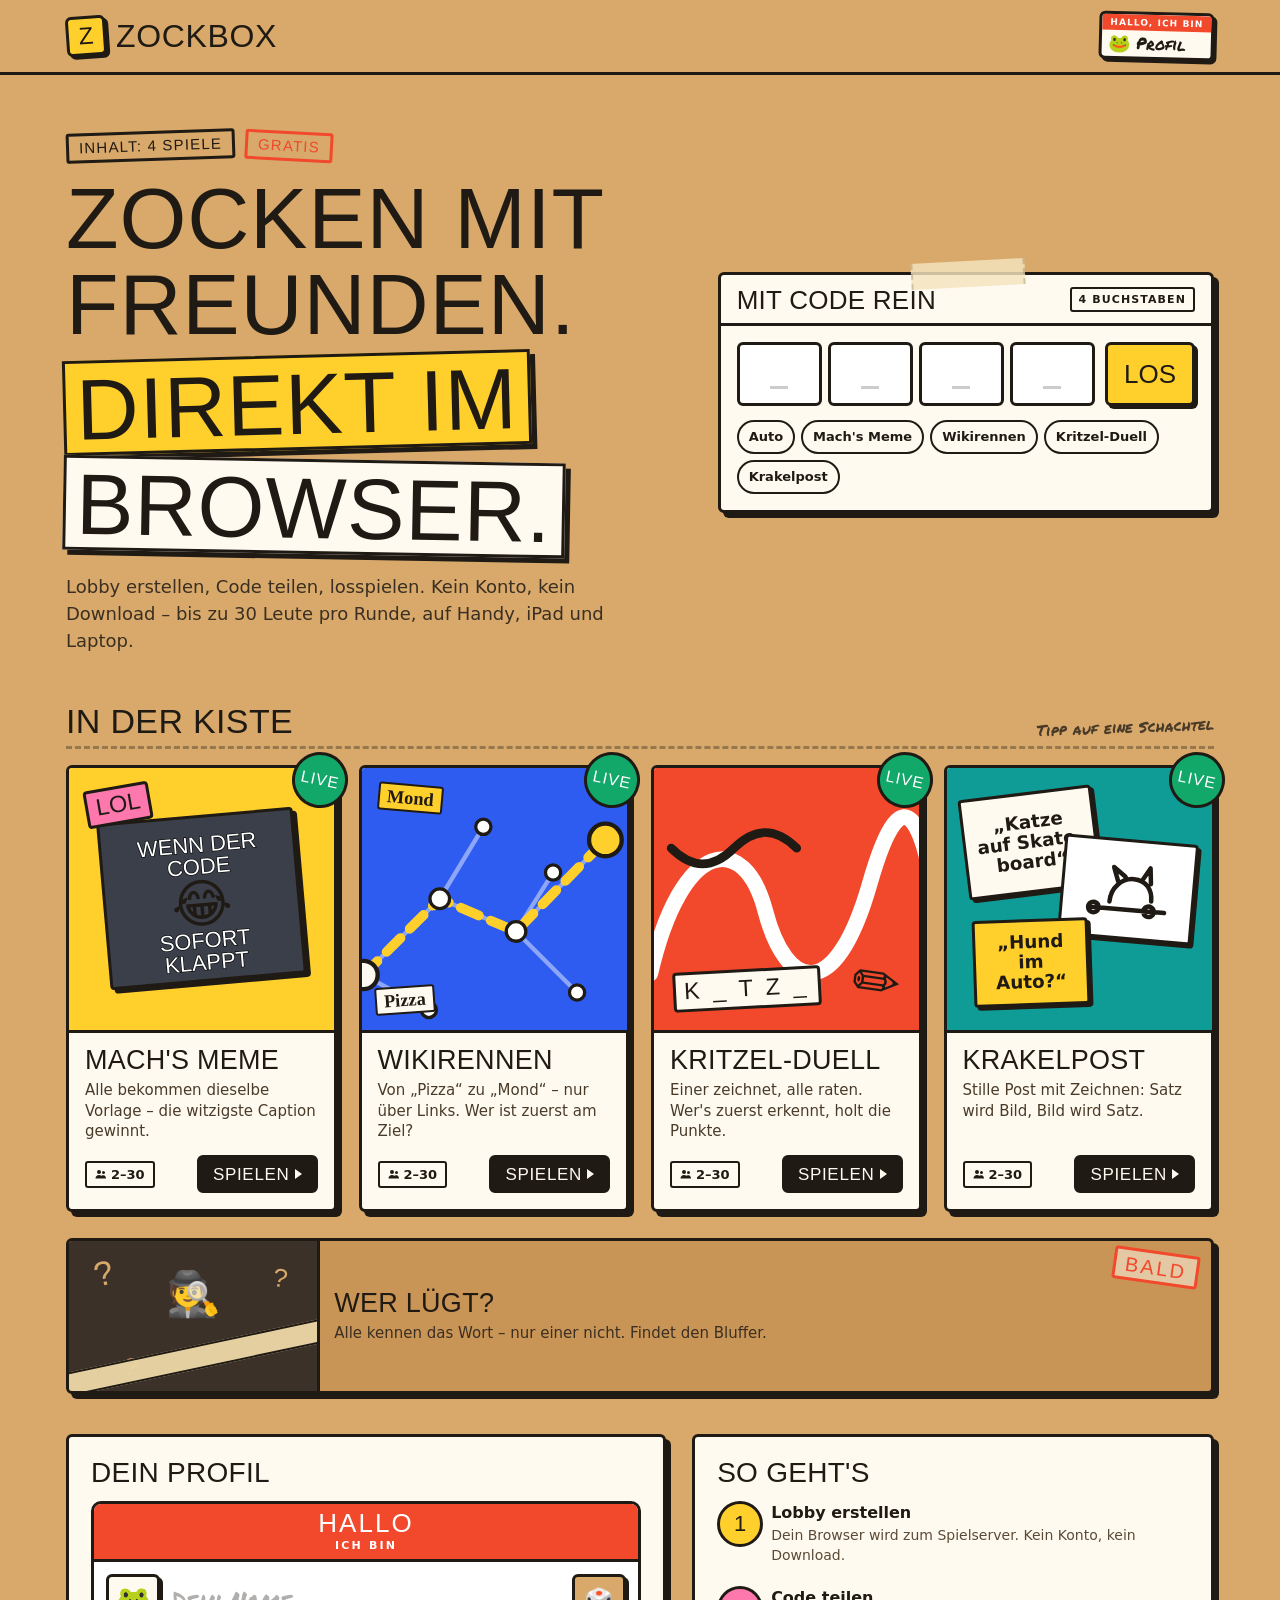
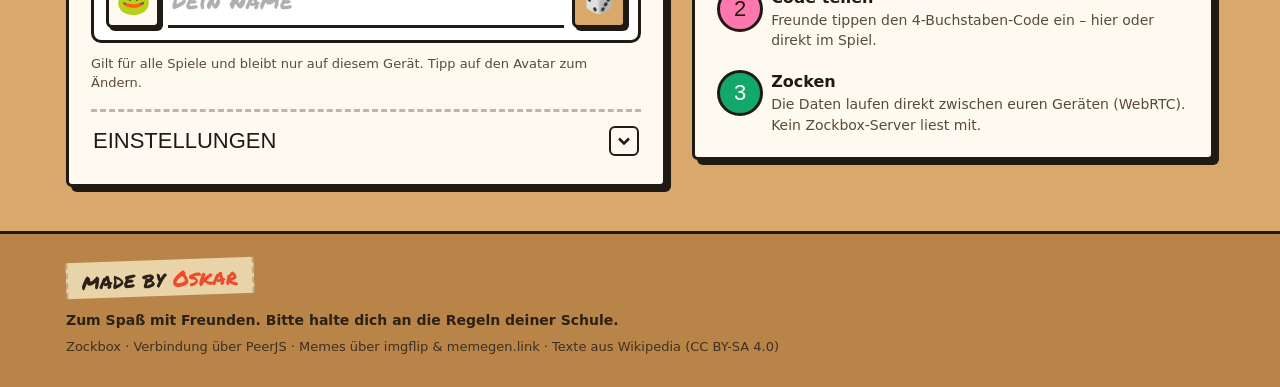
==== index.html @ 904a86ef "Merge pull request #4 from oskar26/redesign-v2 Neues Design und stabilere Spiele" ====
<!doctype html>
<html lang="de">
<head>
  <meta charset="utf-8">
  <meta name="viewport" content="width=device-width, initial-scale=1, viewport-fit=cover">
  <title>Zockbox – Gratis Browser-Spiele mit Freunden</title>
  <meta name="description" content="Zockbox: kostenlose Multiplayer-Spiele im Browser – ohne Anmeldung, ohne Download. Made by Oskar.">
  <meta name="theme-color" content="#d8a96a">
  <meta name="color-scheme" content="light">
  <meta name="apple-mobile-web-app-capable" content="yes">
  <meta name="mobile-web-app-capable" content="yes">
  <meta name="apple-mobile-web-app-status-bar-style" content="default">
  <meta name="apple-mobile-web-app-title" content="Zockbox">
  <meta property="og:title" content="Zockbox – Gratis Browser-Spiele mit Freunden">
  <meta property="og:description" content="Lobby erstellen, Code teilen, zocken. Läuft auf Handy, iPad und Laptop.">
  <meta property="og:image" content="assets/icon-512.png">
  <link rel="manifest" href="manifest.webmanifest">
  <link rel="icon" type="image/png" sizes="32x32" href="assets/favicon-32.png">
  <link rel="icon" type="image/png" sizes="192x192" href="assets/icon-192.png">
  <link rel="apple-touch-icon" href="assets/apple-touch-icon.png">
  <link rel="preload" href="shared/fonts/Anton-Regular.woff2" as="font" type="font/woff2" crossorigin>
  <link rel="preload" href="shared/fonts/Inter-Variable.woff2" as="font" type="font/woff2" crossorigin>
  <link rel="stylesheet" href="shared/zockbox.css">
  <script>
    // Flüster-Intro: nur einmal pro Tab, nicht bei "Intro aus", reduzierter Bewegung, Tarnmodus oder Einladungslink.
    (function () {
      var d = document.documentElement, skip = true;
      try {
        skip = localStorage.getItem('zb_intro') === 'off' || localStorage.getItem('zb_tarn_on') === '1' ||
          sessionStorage.getItem('zb_intro_seen') === '1' || /[?&]join=/.test(location.search) ||
          matchMedia('(prefers-reduced-motion: reduce)').matches;
        if (!skip) sessionStorage.setItem('zb_intro_seen', '1');
      } catch (e) {}
      d.classList.add(skip ? 'zb-no-intro' : 'zb-intro-on');
    })();
  </script>
</head>
<body class="zx">
  <!-- Flüster-Intro: die Kiste geht auf, „psst…“ kommt raus -->
  <div class="zb-intro" id="zbIntro" aria-hidden="true">
    <div class="zxi-stage">
      <p class="zxi-psst"><span>p</span><span>s</span><span>s</span><span>t</span><span>…</span></p>
      <div class="zxi-box">
        <span class="zxi-flap zxi-flap-l"></span>
        <span class="zxi-flap zxi-flap-r"></span>
        <div class="zxi-front">
          <span class="zxi-arrows">↑↑</span>
          <span class="zxi-word">ZOCKBOX</span>
        </div>
      </div>
      <p class="zxi-sub">die Zockbox ist offen</p>
    </div>
    <span class="zxi-skip">Tippen zum Überspringen</span>
  </div>

  <header class="zx-top">
    <div class="zx-wrap zx-top-in">
      <a class="zx-brand" href="./" aria-label="Zockbox Startseite">
        <span class="zx-logo" aria-hidden="true">Z</span>
        <span class="zx-brand-txt">Zockbox</span>
      </a>
      <a class="zx-tag" href="#profil" id="zbMe" aria-label="Dein Profil">
        <span class="zx-tag-hi">Hallo, ich bin</span>
        <span class="zx-tag-me"><span class="zx-tag-av" id="zbMeAv" aria-hidden="true">🐸</span><span class="zx-tag-name" id="zbMeName">Profil</span></span>
      </a>
    </div>
  </header>

  <main class="zx-wrap zx-main">
    <div id="installHint" class="zx-install hidden" role="note">
      <span class="zx-install-ic" aria-hidden="true">📲</span>
      <p>Tipp: In Safari auf <b>Teilen</b> und dann <b>„Zum Home-Bildschirm“</b> – dann startet die Zockbox wie eine App.</p>
      <button id="installClose" class="zx-x" type="button" aria-label="Hinweis schließen">✕</button>
    </div>

    <section class="zx-hero">
      <div class="zx-hero-text">
        <div class="zx-stamps">
          <span class="zx-stamp">Inhalt: 4 Spiele</span>
          <span class="zx-stamp zx-stamp-red">Gratis</span>
        </div>
        <h1 class="zx-h1">Zocken mit Freunden.<br><mark>Direkt im</mark> <mark>Browser.</mark></h1>
        <p class="zx-lead">Lobby erstellen, Code teilen, losspielen. Kein Konto, kein Download – bis zu 30 Leute pro Runde, auf Handy, iPad und Laptop.</p>
      </div>

      <section class="zx-label" id="beitreten" aria-labelledby="joinTitle">
        <div class="zx-label-head">
          <h2 id="joinTitle">Mit Code rein</h2>
          <span class="zx-label-meta">4 Buchstaben</span>
        </div>
        <form id="joinForm" class="zx-label-body" autocomplete="off" novalidate>
          <div class="zx-join-row">
            <label class="zx-tiles" for="joinCode">
              <input id="joinCode" class="zx-code" type="text" inputmode="text" maxlength="4" autocapitalize="characters" autocorrect="off" spellcheck="false" enterkeyhint="go" aria-label="Lobby-Code (4 Buchstaben)">
              <span class="zx-tile" aria-hidden="true"></span><span class="zx-tile" aria-hidden="true"></span><span class="zx-tile" aria-hidden="true"></span><span class="zx-tile" aria-hidden="true"></span>
            </label>
            <button id="joinGo" class="zx-go" type="submit">Los</button>
          </div>
          <div id="joinGame" class="zx-chips" role="group" aria-label="Spiel auswählen">
            <button type="button" class="zx-chip" data-game="auto" title="Spiel automatisch erkennen">Auto</button>
            <button type="button" class="zx-chip" data-game="machs-meme">Mach's Meme</button>
            <button type="button" class="zx-chip" data-game="wikirennen">Wikirennen</button>
            <button type="button" class="zx-chip" data-game="kritzel-duell">Kritzel-Duell</button>
            <button type="button" class="zx-chip" data-game="krakelpost">Krakelpost</button>
          </div>
          <p id="joinStatus" class="zx-status hidden" aria-live="polite"></p>
        </form>
      </section>
    </section>

    <div class="zx-sec">
      <h2>In der Kiste</h2>
      <span class="zx-sec-note">Tipp auf eine Schachtel</span>
    </div>

    <section class="zx-shelf" aria-label="Spiele">
      <a class="zx-box zx-c-meme" href="games/machs-meme/">
        <div class="zx-lid" aria-hidden="true">
          <div class="zx-meme">
            <span class="zx-meme-t">WENN DER CODE</span>
            <span class="zx-meme-f">😂</span>
            <span class="zx-meme-b">SOFORT KLAPPT</span>
          </div>
          <span class="zx-pop">LOL</span>
        </div>
        <div class="zx-box-body">
          <span class="zx-live">Live</span>
          <h3>Mach's Meme</h3>
          <p>Alle bekommen dieselbe Vorlage – die witzigste Caption gewinnt.</p>
          <div class="zx-box-foot"><span class="zx-players">2–30</span><span class="zx-play">Spielen</span></div>
        </div>
      </a>

      <a class="zx-box zx-c-wiki" href="games/wikirennen/">
        <div class="zx-lid" aria-hidden="true">
          <svg class="zx-wiki-net" viewBox="0 0 320 240" preserveAspectRatio="xMidYMid slice">
            <g class="l"><path d="M40 190 L110 120 L180 150 L262 66"/><path d="M110 120 L150 54"/><path d="M180 150 L236 206"/><path d="M40 190 L100 222"/><path d="M180 150 L214 96"/></g>
            <path class="r" d="M40 190 L110 120 L180 150 L262 66"/>
            <g class="n"><circle cx="150" cy="54" r="7"/><circle cx="236" cy="206" r="7"/><circle cx="100" cy="222" r="7"/><circle cx="214" cy="96" r="7"/><circle cx="110" cy="120" r="9"/><circle cx="180" cy="150" r="9"/></g>
            <circle class="s" cx="40" cy="190" r="13"/><circle class="g" cx="262" cy="66" r="15"/>
          </svg>
          <span class="zx-wiki-a">Pizza</span>
          <span class="zx-wiki-b">Mond</span>
        </div>
        <div class="zx-box-body">
          <span class="zx-live">Live</span>
          <h3>Wikirennen</h3>
          <p>Von „Pizza“ zu „Mond“ – nur über Links. Wer ist zuerst am Ziel?</p>
          <div class="zx-box-foot"><span class="zx-players">2–30</span><span class="zx-play">Spielen</span></div>
        </div>
      </a>

      <a class="zx-box zx-c-draw" href="games/kritzel-duell/">
        <div class="zx-lid" aria-hidden="true">
          <svg class="zx-scribble" viewBox="0 0 200 150" preserveAspectRatio="xMidYMid slice"><path d="M22 118 C40 40, 76 36, 88 82 S128 136, 148 66 S180 34, 188 92"/><path class="b" d="M34 46 q18 18 36 0 t36 0"/></svg>
          <span class="zx-word">K _ T Z _</span>
          <span class="zx-pen">✏️</span>
        </div>
        <div class="zx-box-body">
          <span class="zx-live">Live</span>
          <h3>Kritzel-Duell</h3>
          <p>Einer zeichnet, alle raten. Wer's zuerst erkennt, holt die Punkte.</p>
          <div class="zx-box-foot"><span class="zx-players">2–30</span><span class="zx-play">Spielen</span></div>
        </div>
      </a>

      <a class="zx-box zx-c-post" href="games/krakelpost/">
        <div class="zx-lid" aria-hidden="true">
          <div class="zx-chain">
            <span class="zx-card k1">„Katze auf Skate&shy;board“</span>
            <span class="zx-card k2"><svg viewBox="0 0 60 44"><path d="M8 34h44M14 34a3 3 0 1 0 0 .1M46 34a3 3 0 1 0 0 .1M20 30c0-8 6-14 13-14s11 5 11 12M24 18l-3-8 7 5M38 16l4-7 1 9"/></svg></span>
            <span class="zx-card k3">„Hund im Auto?“</span>
          </div>
        </div>
        <div class="zx-box-body">
          <span class="zx-live">Live</span>
          <h3>Krakelpost</h3>
          <p>Stille Post mit Zeichnen: Satz wird Bild, Bild wird Satz.</p>
          <div class="zx-box-foot"><span class="zx-players">2–30</span><span class="zx-play">Spielen</span></div>
        </div>
      </a>

      <div class="zx-box zx-box-soon zx-c-lie" aria-disabled="true">
        <div class="zx-lid" aria-hidden="true">
          <span class="zx-q q1">?</span><span class="zx-q q2">?</span><span class="zx-q q3">?</span>
          <span class="zx-spy">🕵️</span>
          <span class="zx-tape t1"></span><span class="zx-tape t2"></span>
        </div>
        <div class="zx-box-body">
          <h3>Wer lügt?</h3>
          <p>Alle kennen das Wort – nur einer nicht. Findet den Bluffer.</p>
        </div>
        <span class="zx-soon-stamp">Bald</span>
      </div>
    </section>

    <div class="zx-lower">
      <section class="zx-sheet zx-profile" id="profil" aria-labelledby="profTitle">
        <div class="zx-sheet-head">
          <h2 id="profTitle">Dein Profil</h2>
          <span id="phSaved" class="zx-saved" aria-live="polite">✓ gespeichert</span>
        </div>
        <div class="zx-nametag">
          <div class="zx-nametag-hi"><b>Hallo</b><span>ich bin</span></div>
          <div class="zx-prof-row">
            <button id="phAvatar" class="zx-avatar" type="button" aria-label="Avatar auswählen" aria-expanded="false" aria-controls="phAvatarGrid">🐸</button>
            <input id="phName" class="zx-input" type="text" maxlength="16" placeholder="Dein Name" autocomplete="nickname" enterkeyhint="done" aria-label="Dein Name">
            <button id="phDice" class="zx-dice" type="button" title="Zufälliger Name und Avatar" aria-label="Zufälliger Name und Avatar">🎲</button>
          </div>
        </div>
        <div id="phAvatarGrid" class="zx-avatar-grid hidden" role="group" aria-label="Avatare"></div>
        <p class="zx-note">Gilt für alle Spiele und bleibt nur auf diesem Gerät. Tipp auf den Avatar zum Ändern.</p>

        <details class="zx-settings" id="einstellungen">
          <summary><span>Einstellungen</span><svg viewBox="0 0 24 24" aria-hidden="true"><path d="M6 9l6 6 6-6"/></svg></summary>
          <div class="zx-set-body">
            <div class="zx-set-row">
              <div class="zx-set-txt"><b>Intro beim Öffnen</b><span>Das kurze „psst…“ beim Start der Startseite.</span></div>
              <button type="button" class="zx-switch" role="switch" id="zbIntroOn" aria-checked="true" aria-label="Intro beim Öffnen"><i></i></button>
            </div>
            <div id="zbTarnSettings" class="zx-tarn-set"></div>
          </div>
        </details>
      </section>

      <section class="zx-sheet zx-how" aria-labelledby="howTitle">
        <div class="zx-sheet-head"><h2 id="howTitle">So geht's</h2></div>
        <ol class="zx-steps">
          <li><b>Lobby erstellen</b><span>Dein Browser wird zum Spielserver. Kein Konto, kein Download.</span></li>
          <li><b>Code teilen</b><span>Freunde tippen den 4-Buchstaben-Code ein – hier oder direkt im Spiel.</span></li>
          <li><b>Zocken</b><span>Die Daten laufen direkt zwischen euren Geräten (WebRTC). Kein Zockbox-Server liest mit.</span></li>
        </ol>
      </section>
    </div>
  </main>

  <footer class="zx-foot">
    <div class="zx-wrap">
      <div class="zx-sig">made by <b>Oskar</b></div>
      <p class="zx-foot-note">Zum Spaß mit Freunden. Bitte halte dich an die Regeln deiner Schule.</p>
      <p class="zx-foot-small">Zockbox · Verbindung über PeerJS · Memes über imgflip &amp; memegen.link · Texte aus Wikipedia (CC BY-SA 4.0)</p>
    </div>
  </footer>

  <script type="module" src="shared/tarnung.js"></script>
  <script type="module" src="shared/hub.js"></script>
</body>
</html>
---- shared/zockbox.css ----
/* =========================================================================
   Zockbox – gemeinsames Stylesheet. made by Oskar

   TEIL A  Spiel-Basis (Legacy): Variablen und zb-*-Bausteine, die Spiele
           mitbenutzen (zurzeit games/kritzel-duell). Bitte hier nichts
           umbenennen oder löschen, sonst ändert sich das Spiel.
   TEIL B  Startseite „Kiste“ (index.html, 404.html): alles unter body.zx
           mit eigenen zx-*-Klassen. Wirkt nicht in den Spielen.
   ========================================================================= */

/* ===================== TEIL A · Spiel-Basis (Legacy) ===================== */
@font-face { font-family: 'Unbounded'; src: url('fonts/Unbounded-Variable.woff2') format('woff2'); font-weight: 200 900; font-display: swap; }
@font-face { font-family: 'Inter'; src: url('fonts/Inter-Variable.woff2') format('woff2'); font-weight: 100 900; font-display: swap; }
@font-face { font-family: 'Anton'; src: url('fonts/Anton-Regular.woff2') format('woff2'); font-display: swap; }

:root {
  --bg: #0a0b12;
  --bg2: #11131d;
  --card: #151826;
  --card2: #1b1f30;
  --line: rgba(255, 255, 255, .08);
  --line2: rgba(255, 255, 255, .14);
  --text: #f2f3f8;
  --muted: #9aa0b8;
  --violet: #7c5cff;
  --pink: #ff4fd8;
  --lime: #c6ff3d;
  --cyan: #3de0ff;
  --red: #ff5a6e;
  --radius: 20px;
  --font-display: 'Unbounded', system-ui, -apple-system, sans-serif;
  --font-body: 'Inter', system-ui, -apple-system, 'Segoe UI', sans-serif;
  --font-meme: 'Anton', Impact, 'Arial Narrow Bold', sans-serif;
  --pad: max(16px, env(safe-area-inset-left));
}

* { box-sizing: border-box; }
html { -webkit-text-size-adjust: 100%; scroll-behavior: smooth; }
body {
  margin: 0; min-height: 100vh; min-height: 100dvh;
  background: var(--bg); color: var(--text);
  font: 16px/1.5 var(--font-body);
  -webkit-font-smoothing: antialiased;
  -webkit-tap-highlight-color: transparent;
  overflow-x: hidden;
}
a { color: inherit; text-decoration: none; }
button, input { font: inherit; color: inherit; }
button { cursor: pointer; }
h1, h2, h3 { font-family: var(--font-display); margin: 0; letter-spacing: -.01em; }
.hidden { display: none !important; }
:focus-visible { outline: 2px solid var(--lime); outline-offset: 3px; }

.zb-bg {
  position: fixed; inset: 0; z-index: -1; pointer-events: none;
  background:
    radial-gradient(60% 40% at 15% 0%, rgba(124, 92, 255, .28), transparent 70%),
    radial-gradient(45% 35% at 95% 10%, rgba(255, 79, 216, .16), transparent 70%),
    radial-gradient(50% 40% at 50% 100%, rgba(61, 224, 255, .08), transparent 70%),
    var(--bg);
}

.zb-wrap { width: 100%; max-width: 1180px; margin: 0 auto; padding-left: var(--pad); padding-right: max(16px, env(safe-area-inset-right)); }

.zb-grad { background: linear-gradient(90deg, var(--violet), var(--pink) 60%, #ff9a5c); -webkit-background-clip: text; background-clip: text; color: transparent; }
.zb-panel {
  background: linear-gradient(180deg, var(--card2), var(--card));
  border: 1px solid var(--line2); border-radius: var(--radius);
  padding: 18px; box-shadow: 0 20px 50px rgba(0, 0, 0, .35);
}
.zb-panel-head { display: flex; align-items: baseline; justify-content: space-between; gap: 10px; margin-bottom: 14px; }
.zb-panel-head h2 { font-size: 17px; font-weight: 700; }
.zb-hint { color: var(--muted); font-size: 13px; font-weight: 500; }
.zb-join-row { display: flex; gap: 10px; }
.zb-code {
  flex: 1; min-width: 0; height: 60px; padding: 0 16px;
  border-radius: 14px; border: 1px solid var(--line2); background: #0c0e17;
  font: 800 28px/1 var(--font-display); letter-spacing: .32em; text-transform: uppercase; text-align: center;
  caret-color: var(--lime); transition: border-color .2s, box-shadow .2s;
}
.zb-code::placeholder { color: rgba(255, 255, 255, .16); }
.zb-code:focus { outline: none; border-color: var(--violet); box-shadow: 0 0 0 4px rgba(124, 92, 255, .25); }

.zb-btn {
  display: inline-flex; align-items: center; justify-content: center; gap: 8px;
  height: 48px; padding: 0 20px; border-radius: 14px; border: 1px solid transparent;
  font-weight: 750; font-size: 16px; transition: transform .15s, box-shadow .2s, background .2s, opacity .2s;
}
.zb-btn:active { transform: scale(.97); }
.zb-btn:disabled, .zb-btn[aria-busy="true"] { opacity: .6; cursor: progress; }
.zb-btn-primary { height: 60px; min-width: 84px; background: var(--lime); color: #0b0d06; box-shadow: 0 8px 24px rgba(198, 255, 61, .25); font-family: var(--font-display); font-weight: 800; }
.zb-btn-primary:hover { box-shadow: 0 10px 30px rgba(198, 255, 61, .4); }
.zb-btn-ghost { background: var(--card2); border-color: var(--line2); }
.zb-btn-ghost:hover { border-color: rgba(255, 255, 255, .3); }
.zb-input {
  flex: 1; min-width: 0; height: 56px; padding: 0 16px; border-radius: 14px;
  border: 1px solid var(--line2); background: #0c0e17; font-size: 17px; font-weight: 600;
}
.zb-input:focus { outline: none; border-color: var(--violet); box-shadow: 0 0 0 4px rgba(124, 92, 255, .25); }
.zb-input::placeholder { color: #5c6178; }
.zb-dice { flex: none; width: 56px; height: 56px; padding: 0; font-size: 24px; }
.zb-foot { margin-top: 30px; padding: 26px 0 calc(28px + env(safe-area-inset-bottom)); border-top: 1px solid var(--line); color: var(--muted); font-size: 13px; }
.zb-foot p { margin: 6px 0 0; }
.zb-sig { font: 600 15px/1.2 var(--font-display); color: var(--text); }
.zb-sig b { background: linear-gradient(90deg, var(--violet), var(--pink)); -webkit-background-clip: text; background-clip: text; color: transparent; font-weight: 800; }

/* ---------- Toast ---------- */
.toast {
  position: fixed; left: 50%; bottom: calc(20px + env(safe-area-inset-bottom)); transform: translateX(-50%); z-index: 50;
  padding: 12px 18px; border-radius: 14px; background: #fff; color: #111; font-weight: 700; box-shadow: 0 12px 30px rgba(0, 0, 0, .4);
  animation: zbToast .25s ease-out;
}
@keyframes zbToast { from { opacity: 0; transform: translate(-50%, 10px); } }
@media (min-width: 760px) { .zb-panel { padding: 22px; } }
@media (prefers-reduced-motion: reduce) {
  *, *::before, *::after { animation: none !important; transition: none !important; }
}

/* ===================== TEIL B · Startseite „Kiste“ ===================== */
/* Idee: Die Zockbox ist ein echter Umzugskarton. Kraftpapier-Hintergrund,
   Paketband, Stempel, Aufkleber. Jedes Spiel ist eine bunte Schachtel mit
   schwarzer Kontur und hartem Schatten. Keine Verläufe, kein Blur, kein Glas. */
@font-face { font-family: 'Marker'; src: url('../assets/fonts/PermanentMarker-Regular.woff2') format('woff2'); font-display: swap; }

body.zx {
  --ink: #1f1a14;
  --kraft: #d8a96a;
  --kraft-2: #c99556;
  --kraft-3: #b98447;
  --paper: #fffaf0;
  --tape: rgba(244, 228, 190, .82);
  --red: #f2482b;
  --yellow: #ffd02b;
  --blue: #2f5cf0;
  --green: #12a86a;
  --pink: #ff78ad;
  --teal: #0f9c97;
  --zx-shadow: 5px 5px 0 var(--ink);
  --zx-shadow-sm: 3px 3px 0 var(--ink);
  --zx-r: 6px;
  --zx-stamp: 'Anton', Impact, 'Arial Narrow Bold', sans-serif;
  --zx-hand: 'Marker', 'Comic Sans MS', cursive;
  background: var(--kraft);
  color: var(--ink);
  font: 16px/1.5 var(--font-body);
  -webkit-font-smoothing: antialiased;
}
.zx h1, .zx h2, .zx h3 { font-family: var(--zx-stamp); font-weight: 400; letter-spacing: .01em; margin: 0; }
.zx :focus-visible { outline: 3px solid var(--ink); outline-offset: 3px; }
.zx ::selection { background: var(--yellow); color: var(--ink); }
.zx-wrap { width: 100%; max-width: 1180px; margin: 0 auto; padding-left: max(16px, env(safe-area-inset-left)); padding-right: max(16px, env(safe-area-inset-right)); }

/* ---------- Kopf: Paketband-Leiste ---------- */
.zx-top {
  position: sticky; top: 0; z-index: 20;
  padding-top: env(safe-area-inset-top);
  background: var(--kraft); border-bottom: 3px solid var(--ink);
}
.zx-top-in { display: flex; align-items: center; justify-content: space-between; gap: 12px; height: 64px; }
.zx-brand { display: flex; align-items: center; gap: 10px; min-width: 0; }
.zx-logo {
  flex: none; width: 40px; height: 40px; display: grid; place-items: center;
  background: var(--yellow); border: 3px solid var(--ink); border-radius: var(--zx-r); box-shadow: var(--zx-shadow-sm);
  font: 400 24px/1 var(--zx-stamp); transform: rotate(-4deg);
}
.zx-brand-txt { font: 400 28px/1 var(--zx-stamp); text-transform: uppercase; letter-spacing: .02em; }

/* Namensschild „Hallo, ich bin“ */
.zx-tag {
  display: flex; flex-direction: column; min-width: 0; max-width: 52%;
  background: var(--paper); border: 3px solid var(--ink); border-radius: var(--zx-r); box-shadow: var(--zx-shadow-sm);
  overflow: hidden; transform: rotate(1.5deg); transition: transform .15s;
}
.zx-tag:active { transform: rotate(1.5deg) translate(2px, 2px); box-shadow: 1px 1px 0 var(--ink); }
.zx-tag-hi { background: var(--red); color: #fff; font: 800 9px/1 var(--font-body); text-transform: uppercase; letter-spacing: .12em; padding: 4px 8px 3px; text-align: center; white-space: nowrap; }
.zx-tag-me { display: flex; align-items: center; gap: 6px; padding: 3px 10px 4px 6px; min-width: 0; }
.zx-tag-av { font-size: 18px; line-height: 1; flex: none; }
.zx-tag-name { font: 400 16px/1.2 var(--zx-hand); white-space: nowrap; overflow: hidden; text-overflow: ellipsis; }

/* ---------- Install-Hinweis ---------- */
.zx-install {
  margin-top: 16px; display: flex; align-items: center; gap: 12px; padding: 10px 10px 10px 14px;
  background: var(--paper); border: 3px solid var(--ink); border-radius: var(--zx-r); box-shadow: var(--zx-shadow-sm);
}
.zx-install p { margin: 0; flex: 1; font-size: 14px; }
.zx-install-ic { font-size: 22px; }
.zx-x { flex: none; width: 36px; height: 36px; border: 2px solid var(--ink); border-radius: var(--zx-r); background: var(--kraft); font-weight: 900; }

/* ---------- Hero ---------- */
.zx-hero { display: grid; gap: 26px; padding: 26px 0 6px; }
.zx-stamps { display: flex; flex-wrap: wrap; gap: 10px; margin-bottom: 14px; }
.zx-stamp {
  display: inline-block; padding: 4px 10px 3px; border: 3px solid var(--ink); border-radius: 3px;
  font: 400 15px/1.1 var(--zx-stamp); text-transform: uppercase; letter-spacing: .08em; transform: rotate(-2deg);
}
.zx-stamp-red { color: var(--red); border-color: var(--red); transform: rotate(3deg); }
.zx-h1 { font-size: clamp(46px, 13.6vw, 86px); line-height: 1; text-transform: uppercase; }
.zx-h1 mark {
  display: inline-block; margin: .1em 0 0 -.04em; padding: .04em .12em 0; line-height: 1;
  background: var(--yellow); color: var(--ink); border: 3px solid var(--ink); box-shadow: .06em .06em 0 var(--ink);
  transform: rotate(-1.5deg);
}
.zx-h1 mark + mark { transform: rotate(1deg); background: var(--paper); }
.zx-lead { margin: 18px 0 0; font-size: 16px; max-width: 32em; color: #3a2f22; font-weight: 500; }

/* ---------- Frachtzettel: Mit Code rein ---------- */
.zx-label {
  position: relative; background: var(--paper); border: 3px solid var(--ink); border-radius: var(--zx-r);
  box-shadow: var(--zx-shadow); scroll-margin-top: 90px;
}
.zx-label::before { /* Klebeband-Streifen oben */
  content: ''; position: absolute; top: -14px; left: 50%; width: 110px; height: 26px; margin-left: -55px;
  background: var(--tape); border-left: 2px dashed rgba(31, 26, 20, .18); border-right: 2px dashed rgba(31, 26, 20, .18);
  transform: rotate(-3deg);
}
.zx-label-head { display: flex; align-items: center; justify-content: space-between; gap: 10px; padding: 12px 16px 10px; border-bottom: 3px solid var(--ink); }
.zx-label-head h2 { font-size: 26px; text-transform: uppercase; line-height: 1; }
.zx-label-meta { font: 700 11px/1 var(--font-body); text-transform: uppercase; letter-spacing: .1em; padding: 5px 7px; border: 2px solid var(--ink); border-radius: 3px; white-space: nowrap; }
.zx-label-body { padding: 16px; }
.zx-join-row { display: flex; gap: 10px; align-items: stretch; }
.zx-tiles { position: relative; flex: 1; min-width: 0; display: grid; grid-template-columns: repeat(4, minmax(0, 1fr)); gap: 6px; cursor: text; }
.zx-code {
  position: absolute; inset: 0; width: 100%; height: 100%; z-index: 2; opacity: 0;
  border: 0; padding: 0; margin: 0; font-size: 16px; background: transparent; color: transparent; caret-color: transparent;
}
.zx-tile {
  height: 64px; display: grid; place-items: center; background: #fff; border: 3px solid var(--ink); border-radius: var(--zx-r);
  font: 400 34px/1 var(--zx-stamp); text-transform: uppercase; position: relative;
}
.zx-tile:empty::after { content: ''; width: 18px; height: 3px; background: rgba(31, 26, 20, .22); position: absolute; bottom: 14px; left: 50%; margin-left: -9px; }
.zx-tiles.focus .zx-tile.cur { background: #fff6cc; }
.zx-tiles.focus .zx-tile.cur:empty::after { background: var(--ink); animation: zxBlink 1s steps(1) infinite; }
@keyframes zxBlink { 50% { opacity: 0; } }
.zx-go {
  flex: none; min-width: 78px; height: 64px; padding: 0 16px;
  background: var(--yellow); border: 3px solid var(--ink); border-radius: var(--zx-r); box-shadow: var(--zx-shadow-sm);
  font: 400 26px/1 var(--zx-stamp); text-transform: uppercase; color: var(--ink);
  transition: transform .08s, box-shadow .08s;
}
.zx-go:active { transform: translate(3px, 3px); box-shadow: 0 0 0 var(--ink); }
.zx-go[aria-busy="true"] { font-size: 17px; background: #fff; cursor: progress; }

.zx-chips { display: flex; flex-wrap: wrap; gap: 6px; margin-top: 14px; }
.zx-chip {
  display: inline-flex; align-items: center; gap: 6px; padding: 6px 10px; min-height: 34px;
  border: 2px solid var(--ink); border-radius: 999px; background: transparent; color: var(--ink);
  font: 700 13px/1 var(--font-body);
}
.zx-chip:hover { background: rgba(31, 26, 20, .06); }
.zx-chip[aria-pressed="true"], .zx-chip[aria-checked="true"] { background: var(--ink); color: var(--paper); }
.zx-chip img { width: 16px; height: 16px; flex: none; background: #fff; border-radius: 3px; }
.zx-chip-dash { border-style: dashed; }
.zx-status { margin: 12px 0 0; padding: 9px 12px; border: 2px solid var(--ink); border-radius: var(--zx-r); font-size: 14px; font-weight: 600; background: #fff; }
.zx-status[data-kind="err"] { background: #ffe1da; border-color: var(--red); color: #8a1f0b; }
.zx-status[data-kind="ok"] { background: #d9f5e6; border-color: var(--green); color: #0a5c3a; }
.zx-status[data-kind="wait"] { background: #fff6cc; }

/* ---------- Abschnitts-Titel ---------- */
.zx-sec { display: flex; align-items: baseline; justify-content: space-between; gap: 12px; margin: 40px 0 16px; padding-bottom: 8px; border-bottom: 3px dashed rgba(31, 26, 20, .35); }
.zx-sec h2 { font-size: 34px; line-height: 1; text-transform: uppercase; }
.zx-sec-note { font: 400 15px/1.2 var(--zx-hand); color: #4a3b29; transform: rotate(-2deg); }

/* ---------- Regal mit Spiele-Schachteln ---------- */
.zx-shelf { display: grid; grid-template-columns: repeat(2, minmax(0, 1fr)); gap: 18px 14px; }
.zx-box {
  position: relative; display: flex; flex-direction: column; min-width: 0;
  background: var(--paper); border: 3px solid var(--ink); border-radius: var(--zx-r); box-shadow: var(--zx-shadow);
  transition: transform .12s, box-shadow .12s; -webkit-tap-highlight-color: transparent;
}
a.zx-box:active { transform: translate(4px, 4px); box-shadow: 1px 1px 0 var(--ink); }
@media (hover: hover) {
  a.zx-box:hover { transform: translate(-3px, -3px); box-shadow: 8px 8px 0 var(--ink); }
  a.zx-box:hover .zx-play { background: var(--yellow); }
}
.zx-lid {
  position: relative; aspect-ratio: 1 / 1; overflow: hidden; border-bottom: 3px solid var(--ink);
  border-radius: calc(var(--zx-r) - 3px) calc(var(--zx-r) - 3px) 0 0; container-type: size;
}
.zx-box-body { display: flex; flex-direction: column; gap: 4px; padding: 10px 10px 10px; flex: 1; }
.zx-box h3 { font-size: 23px; line-height: 1.05; text-transform: uppercase; }
.zx-box p { margin: 0; font-size: 13px; line-height: 1.35; color: #4a3b29; flex: 1; }
.zx-box-foot { display: flex; align-items: center; justify-content: space-between; gap: 6px; margin-top: 8px; }
.zx-players {
  display: inline-flex; align-items: center; gap: 4px; padding: 3px 6px; border: 2px solid var(--ink); border-radius: 3px;
  font: 800 12px/1 var(--font-body); white-space: nowrap;
}
.zx-players::before { content: ''; width: 12px; height: 12px; flex: none; background: currentColor;
  -webkit-mask: url("data:image/svg+xml,%3Csvg xmlns='http://www.w3.org/2000/svg' viewBox='0 0 24 24'%3E%3Ccircle cx='8' cy='8' r='4'/%3E%3Ccircle cx='17' cy='9' r='3'/%3E%3Cpath d='M1 21c0-4 3-7 7-7s7 3 7 7zM14 21c0-2-.6-4-1.8-5.4 1.4-.9 3-1.3 4.8-1 3 .5 5 3 5 6.4z'/%3E%3C/svg%3E") center / contain no-repeat;
          mask: url("data:image/svg+xml,%3Csvg xmlns='http://www.w3.org/2000/svg' viewBox='0 0 24 24'%3E%3Ccircle cx='8' cy='8' r='4'/%3E%3Ccircle cx='17' cy='9' r='3'/%3E%3Cpath d='M1 21c0-4 3-7 7-7s7 3 7 7zM14 21c0-2-.6-4-1.8-5.4 1.4-.9 3-1.3 4.8-1 3 .5 5 3 5 6.4z'/%3E%3C/svg%3E") center / contain no-repeat; }
.zx-play {
  display: inline-flex; align-items: center; gap: 5px; height: 32px; padding: 0 10px;
  background: var(--ink); color: var(--paper); border: 2px solid var(--ink); border-radius: var(--zx-r);
  font: 400 15px/1 var(--zx-stamp); text-transform: uppercase; letter-spacing: .04em; transition: background .12s, color .12s;
}
.zx-play::after { content: ''; width: 0; height: 0; border-left: 7px solid currentColor; border-top: 5px solid transparent; border-bottom: 5px solid transparent; }
a.zx-box:hover .zx-play { color: var(--ink); }
.zx-live {
  position: absolute; top: -14px; right: -12px; z-index: 3; width: 46px; height: 46px; display: grid; place-items: center;
  background: var(--green); color: #fff; border: 3px solid var(--ink); border-radius: 50%;
  font: 400 14px/1 var(--zx-stamp); text-transform: uppercase; letter-spacing: .06em; transform: rotate(12deg);
}

/* Cover: Mach's Meme */
.zx-c-meme .zx-lid { background: var(--yellow); display: grid; place-items: center; }
.zx-meme {
  height: 64%; aspect-ratio: 4 / 3.4; background: #3b3f4a; border: 3px solid var(--ink); border-radius: 4px; transform: rotate(-5deg);
  display: flex; flex-direction: column; align-items: center; justify-content: space-between; padding: 6% 3%; box-shadow: 4px 4px 0 var(--ink);
}
.zx-meme-t, .zx-meme-b { font: 400 clamp(11px, 8.4cqmin, 34px)/1 var(--zx-stamp); color: #fff; text-align: center; -webkit-text-stroke: 1.2px #000; paint-order: stroke fill; }
.zx-meme-f { font-size: clamp(26px, 20cqmin, 80px); line-height: 1; }
.zx-pop { position: absolute; left: 6%; top: 7%; padding: 4px 8px; background: var(--pink); border: 3px solid var(--ink); border-radius: 4px; font: 400 clamp(12px, 9cqmin, 30px)/1 var(--zx-stamp); transform: rotate(-10deg); }

/* Cover: Wikirennen */
.zx-c-wiki .zx-lid { background: var(--blue); }
.zx-wiki-net { position: absolute; inset: 0; width: 100%; height: 100%; }
.zx-wiki-net .l path { stroke: rgba(255, 255, 255, .45); stroke-width: 4; fill: none; }
.zx-wiki-net .r { stroke: var(--yellow); stroke-width: 9; fill: none; stroke-linecap: round; stroke-linejoin: round; stroke-dasharray: 18 12; animation: zxDash 1.4s linear infinite; }
@keyframes zxDash { to { stroke-dashoffset: -60; } }
.zx-wiki-net .n circle { fill: #fff; stroke: var(--ink); stroke-width: 3; }
.zx-wiki-net .s { fill: var(--paper); stroke: var(--ink); stroke-width: 4; }
.zx-wiki-net .g { fill: var(--yellow); stroke: var(--ink); stroke-width: 4; }
.zx-wiki-a, .zx-wiki-b { position: absolute; padding: 3px 7px; background: var(--paper); border: 2px solid var(--ink); border-radius: 3px; font: 700 clamp(10px, 7cqmin, 20px)/1 Georgia, 'Times New Roman', serif; }
.zx-wiki-a { left: 5%; bottom: 6%; transform: rotate(-4deg); }
.zx-wiki-b { left: 6%; top: 6%; background: var(--yellow); transform: rotate(5deg); }

/* Cover: Kritzel-Duell */
.zx-c-draw .zx-lid { background: var(--red); }
.zx-scribble { position: absolute; inset: 0; width: 100%; height: 100%; }
.zx-scribble path { fill: none; stroke: #fff; stroke-width: 9; stroke-linecap: round; }
.zx-scribble path.b { stroke: var(--ink); stroke-width: 5; }
.zx-word { position: absolute; left: 7%; bottom: 8%; padding: 5px 8px; background: var(--paper); border: 3px solid var(--ink); border-radius: 4px; font: 400 clamp(12px, 9cqmin, 28px)/1 var(--zx-stamp); letter-spacing: .14em; transform: rotate(-3deg); }
.zx-pen { position: absolute; right: 7%; bottom: 7%; font-size: clamp(26px, 22cqmin, 70px); line-height: 1; transform: rotate(8deg); }

/* Cover: Krakelpost */
.zx-c-post .zx-lid { background: var(--teal); display: grid; place-items: center; }
.zx-chain { position: relative; height: 82%; aspect-ratio: 1.08; }
.zx-card {
  position: absolute; width: 58%; aspect-ratio: 4 / 3; display: grid; place-items: center; text-align: center; padding: 4%;
  background: var(--paper); border: 3px solid var(--ink); border-radius: 4px; box-shadow: 3px 3px 0 var(--ink);
  font: 700 clamp(9px, 7cqmin, 19px)/1.1 var(--font-body); hyphens: manual;
}
.zx-card.k1 { left: 0; top: 0; transform: rotate(-7deg); }
.zx-card.k2 { right: 0; top: 22%; transform: rotate(5deg); background: #fff; }
.zx-card.k3 { left: 4%; bottom: 0; width: 50%; transform: rotate(-2deg); background: var(--yellow); }
.zx-card svg { width: 100%; height: 100%; }
.zx-card svg path { fill: none; stroke: var(--ink); stroke-width: 2.6; stroke-linecap: round; stroke-linejoin: round; }

/* Bald: zugeklebte Schachtel */
.zx-box-soon { grid-column: 1 / -1; flex-direction: row; background: var(--kraft-2); }
.zx-box-soon .zx-lid { width: 36%; aspect-ratio: auto; min-height: 120px; flex: none; border-bottom: 0; border-right: 3px solid var(--ink); border-radius: calc(var(--zx-r) - 3px) 0 0 calc(var(--zx-r) - 3px); }
.zx-box-soon .zx-box-body { justify-content: center; padding: 12px 14px; }
.zx-box-soon p { color: #3a2f22; flex: none; }
.zx-c-lie .zx-lid { background: #3b3128; display: grid; place-items: center; }
.zx-spy { font-size: 44px; line-height: 1; position: relative; z-index: 1; margin-top: -18%; }
.zx-q { position: absolute; font: 400 34px/1 var(--zx-stamp); color: var(--kraft); }
.zx-q.q1 { left: 10%; top: 10%; transform: rotate(-14deg); }
.zx-q.q2 { right: 12%; top: 16%; transform: rotate(10deg); font-size: 26px; }
.zx-q.q3 { left: 22%; bottom: 8%; transform: rotate(8deg); font-size: 24px; }
.zx-tape { position: absolute; z-index: 2; left: -15%; right: -15%; height: 24px; background: #ecd6a6; border-top: 2px solid var(--ink); border-bottom: 2px solid var(--ink); opacity: .96; }
.zx-tape.t1 { top: 70%; transform: rotate(-12deg); }
.zx-tape.t2 { display: none; }
.zx-soon-stamp {
  position: absolute; right: 12px; top: 10px; padding: 3px 9px 2px; border: 3px solid var(--red); color: var(--red); border-radius: 3px;
  font: 400 20px/1.1 var(--zx-stamp); text-transform: uppercase; letter-spacing: .12em; transform: rotate(8deg); background: rgba(255, 250, 240, .5);
}

/* ---------- Profil & Anleitung ---------- */
.zx-lower { display: grid; gap: 22px; margin-top: 40px; }
.zx-sheet { background: var(--paper); border: 3px solid var(--ink); border-radius: var(--zx-r); box-shadow: var(--zx-shadow); padding: 16px; scroll-margin-top: 84px; min-width: 0; }
.zx-sheet-head { display: flex; align-items: center; justify-content: space-between; gap: 10px; margin-bottom: 14px; }
.zx-sheet-head h2 { font-size: 28px; line-height: 1; text-transform: uppercase; }
.zx-saved { font: 800 13px/1 var(--font-body); color: var(--green); opacity: 0; transition: opacity .2s; }
.zx-saved.on { opacity: 1; }
.zx-nametag { border: 3px solid var(--ink); border-radius: 10px; overflow: hidden; background: #fff; }
.zx-nametag-hi { background: var(--red); color: #fff; text-align: center; padding: 6px 8px 7px; border-bottom: 3px solid var(--ink); line-height: 1; }
.zx-nametag-hi b { display: block; font: 400 26px/1 var(--zx-stamp); text-transform: uppercase; letter-spacing: .08em; }
.zx-nametag-hi span { font: 800 11px/1 var(--font-body); text-transform: uppercase; letter-spacing: .2em; }
.zx-prof-row { display: flex; gap: 8px; align-items: center; padding: 12px; }
.zx-avatar, .zx-dice {
  flex: none; width: 54px; height: 54px; padding: 0; display: grid; place-items: center; font-size: 28px; line-height: 1;
  background: var(--paper); border: 3px solid var(--ink); border-radius: var(--zx-r); box-shadow: var(--zx-shadow-sm);
  transition: transform .08s, box-shadow .08s;
}
.zx-dice { font-size: 24px; background: var(--kraft); }
.zx-avatar:active, .zx-dice:active { transform: translate(3px, 3px); box-shadow: 0 0 0 var(--ink); }
.zx-avatar[aria-expanded="true"] { background: var(--yellow); }
.zx-input {
  flex: 1; min-width: 0; height: 54px; padding: 0 4px; border: 0; border-bottom: 3px solid var(--ink); border-radius: 0;
  background: transparent; font: 400 24px/1 var(--zx-hand); color: var(--ink);
}
.zx-input:focus { outline: none; border-bottom-color: var(--blue); }
.zx-input::placeholder { color: rgba(31, 26, 20, .35); }
.zx-avatar-grid { display: grid; grid-template-columns: repeat(auto-fill, minmax(46px, 1fr)); gap: 6px; margin-top: 12px; padding: 10px; background: #fff; border: 3px solid var(--ink); border-radius: var(--zx-r); }
.zx-avatar-grid button { aspect-ratio: 1; border: 2px solid transparent; border-radius: var(--zx-r); background: transparent; font-size: 24px; }
.zx-avatar-grid button:hover { background: rgba(31, 26, 20, .06); }
.zx-avatar-grid button[aria-pressed="true"] { background: var(--yellow); border-color: var(--ink); }
.zx-note { margin: 12px 0 0; font-size: 13px; color: #5a4a36; line-height: 1.45; }

.zx-settings { margin-top: 16px; border-top: 3px dashed rgba(31, 26, 20, .3); }
.zx-settings summary {
  list-style: none; display: flex; align-items: center; justify-content: space-between; gap: 10px; padding: 14px 2px 6px;
  font: 400 22px/1 var(--zx-stamp); text-transform: uppercase; cursor: pointer;
}
.zx-settings summary::-webkit-details-marker { display: none; }
.zx-settings summary svg { width: 30px; height: 30px; padding: 3px; border: 2px solid var(--ink); border-radius: var(--zx-r); fill: none; stroke: var(--ink); stroke-width: 3; transition: transform .2s; flex: none; }
.zx-settings[open] summary svg { transform: rotate(180deg); }
.zx-set-body { display: grid; gap: 12px; padding: 8px 0 2px; }
.zx-set-row { display: flex; align-items: center; justify-content: space-between; gap: 14px; padding: 12px; border: 2px solid var(--ink); border-radius: var(--zx-r); background: #fff; }
.zx-set-row-sm { background: transparent; border-style: dashed; }
.zx-set-txt { display: flex; flex-direction: column; min-width: 0; }
.zx-set-txt b { font-weight: 800; font-size: 15px; }
.zx-set-txt span { color: #5a4a36; font-size: 13px; line-height: 1.4; }
.zx-switch {
  flex: none; position: relative; width: 56px; height: 32px; padding: 0; border: 3px solid var(--ink); border-radius: 999px;
  background: #e9dcc6; transition: background .15s;
}
.zx-switch i { position: absolute; left: 2px; top: 2px; width: 22px; height: 22px; border-radius: 50%; background: #fff; border: 2px solid var(--ink); transition: transform .15s; }
.zx-switch[aria-checked="true"] { background: var(--green); }
.zx-switch[aria-checked="true"] i { transform: translateX(24px); }
.zx-tarn-set, .zx-tarn-opts { display: grid; gap: 14px; }
.zx-set-block { display: grid; gap: 2px; }
.zx-set-label { font-weight: 800; font-size: 14px; }
.zx-set-label small { color: #5a4a36; font-weight: 500; font-size: 12px; }
.zx-set-block .zx-chips { margin-top: 6px; }
.zx-set-key { display: flex; align-items: center; gap: 10px; flex-wrap: wrap; margin-top: 6px; color: #5a4a36; font-size: 13px; }
.zx-set-key kbd { min-width: 46px; height: 34px; padding: 0 10px; display: inline-grid; place-items: center; background: #fff; border: 2px solid var(--ink); border-bottom-width: 5px; border-radius: var(--zx-r); color: var(--ink); font: 800 14px/1 var(--font-body); }
.zx-set-note { margin: 0; font-size: 13px; color: #5a4a36; line-height: 1.45; }

.zx-steps { list-style: none; margin: 0; padding: 0; display: grid; gap: 14px; counter-reset: zx; }
.zx-steps li { position: relative; padding-left: 54px; min-height: 42px; counter-increment: zx; display: flex; flex-direction: column; justify-content: center; }
.zx-steps li::before {
  content: counter(zx); position: absolute; left: 0; top: 0; width: 40px; height: 40px; display: grid; place-items: center;
  background: var(--yellow); border: 3px solid var(--ink); border-radius: 50%; font: 400 22px/1 var(--zx-stamp);
}
.zx-steps li:nth-child(2)::before { background: var(--pink); }
.zx-steps li:nth-child(3)::before { background: var(--green); color: #fff; }
.zx-steps b { font-weight: 800; font-size: 16px; }
.zx-steps span { color: #5a4a36; font-size: 14px; line-height: 1.45; }

/* ---------- Boden der Kiste ---------- */
.zx-foot { margin-top: 44px; padding: 26px 0 calc(30px + env(safe-area-inset-bottom)); background: var(--kraft-3); border-top: 3px solid var(--ink); color: #2b2117; font-size: 13px; }
.zx-sig { display: inline-block; padding: 6px 14px 4px; background: var(--tape); font: 400 22px/1.2 var(--zx-hand); transform: rotate(-2deg); border-left: 2px dashed rgba(31, 26, 20, .2); border-right: 2px dashed rgba(31, 26, 20, .2); }
.zx-sig b { font-weight: 400; color: var(--red); }
.zx-foot-note { margin: 14px 0 0; font-weight: 700; font-size: 14px; }
.zx-foot-small { margin: 6px 0 0; color: #3e3022; }

/* ---------- Toast (Startseite) ---------- */
.zx .toast { border-radius: var(--zx-r); border: 3px solid var(--ink); box-shadow: var(--zx-shadow-sm); background: var(--paper); color: var(--ink); }

/* ---------- 404 ---------- */
.zx-404 { min-height: 62vh; display: grid; place-items: center; text-align: center; padding: 40px 0; }
.zx-404-big { font: 400 clamp(110px, 36vw, 230px)/.9 var(--zx-stamp); color: var(--paper); -webkit-text-stroke: 4px var(--ink); paint-order: stroke fill; text-shadow: 7px 7px 0 var(--ink); }
.zx-404 h1 { font-size: clamp(30px, 8vw, 46px); text-transform: uppercase; margin-top: 14px; }
.zx-404 p { max-width: 26em; margin: 12px auto 24px; color: #3a2f22; }
.zx-btn {
  display: inline-flex; align-items: center; justify-content: center; height: 54px; padding: 0 24px;
  background: var(--yellow); border: 3px solid var(--ink); border-radius: var(--zx-r); box-shadow: var(--zx-shadow-sm);
  font: 400 22px/1 var(--zx-stamp); text-transform: uppercase; color: var(--ink);
}
.zx-btn:active { transform: translate(3px, 3px); box-shadow: none; }

/* ---------- Flüster-Intro: Kiste geht auf ---------- */
.zb-intro { display: none; }
.zb-intro-on .zb-intro {
  display: grid; place-items: center; position: fixed; inset: 0; z-index: 100; cursor: pointer; overflow: hidden;
  background: var(--kraft, #d8a96a); color: var(--ink, #1f1a14);
  animation: zxIntroOut .4s ease-in 1.9s forwards;
  -webkit-tap-highlight-color: transparent; user-select: none; -webkit-user-select: none;
}
.zb-intro-on body { overflow: hidden; }
.zb-intro.zb-intro-out { animation: zxIntroOut .25s ease-in forwards; }
@keyframes zxIntroOut { to { opacity: 0; visibility: hidden; pointer-events: none; } }
.zxi-stage { display: flex; flex-direction: column; align-items: center; padding: 24px; }
.zxi-psst { margin: 0 0 58px; height: 1.05em; z-index: 3; font: 400 clamp(54px, 18vw, 96px)/1 var(--zx-stamp, Impact, sans-serif); letter-spacing: .04em; position: relative; z-index: 0; }
.zxi-psst span { display: inline-block; opacity: 0; transform: translateY(150%) scale(.5); animation: zxPop .45s cubic-bezier(.2, 1.4, .4, 1) forwards; }
.zxi-psst span:nth-child(1) { animation-delay: .55s; }
.zxi-psst span:nth-child(2) { animation-delay: .65s; }
.zxi-psst span:nth-child(3) { animation-delay: .75s; }
.zxi-psst span:nth-child(4) { animation-delay: .85s; }
.zxi-psst span:nth-child(5) { animation-delay: 1s; color: var(--red, #f2482b); }
@keyframes zxPop { 30% { opacity: 1; } to { opacity: 1; transform: none; } }
.zxi-box { position: relative; width: 200px; height: 130px; z-index: 1; animation: zxDrop .45s cubic-bezier(.2, .9, .3, 1.2) both; }
@keyframes zxDrop { from { transform: translateY(-40px) rotate(-6deg); opacity: 0; } }
.zxi-front {
  position: absolute; inset: 0; background: var(--kraft-2, #c99556); border: 4px solid var(--ink, #1f1a14); border-radius: 4px;
  box-shadow: 7px 7px 0 var(--ink, #1f1a14); display: flex; flex-direction: column; align-items: center; justify-content: center; gap: 2px;
}
.zxi-word { font: 400 30px/1 var(--zx-stamp, Impact, sans-serif); letter-spacing: .06em; padding: 4px 10px 2px; border: 3px solid var(--ink, #1f1a14); }
.zxi-arrows { font: 900 16px/1 var(--font-body); letter-spacing: -.1em; }
.zxi-flap {
  position: absolute; top: 0; width: 50%; height: 56px; background: var(--kraft-3, #b98447); border: 4px solid var(--ink, #1f1a14);
  transform-origin: 50% 0; transform: scaleY(-1); z-index: -1; animation: zxFlap .4s .35s cubic-bezier(.3, 1.4, .5, 1) both;
}
.zxi-flap-l { left: 0; border-radius: 4px 0 0 4px; --zx-tilt: -14deg; }
.zxi-flap-r { right: 0; border-radius: 0 4px 4px 0; --zx-tilt: 14deg; }
@keyframes zxFlap { from { transform: scaleY(.04); } to { transform: scaleY(-1) rotate(var(--zx-tilt)); } }
.zxi-sub { margin: 30px 0 0; font: 400 20px/1.2 var(--zx-hand, cursive); opacity: 0; transform: rotate(-2deg); animation: zxFade .4s 1.15s ease-out forwards; }
@keyframes zxFade { to { opacity: 1; } }
.zxi-skip { position: absolute; left: 0; right: 0; bottom: calc(26px + env(safe-area-inset-bottom)); text-align: center; font: 700 12px/1 var(--font-body); letter-spacing: .06em; text-transform: uppercase; opacity: .55; }
.zb-intro-done .zx-hero { animation: zxIn .45s ease-out; }
@keyframes zxIn { from { opacity: 0; transform: translateY(8px); } }

/* ---------- Größere Bildschirme ---------- */
@media (min-width: 600px) {
  .zx-box-soon .zx-lid { width: 30%; min-height: 140px; }
}
@media (min-width: 760px) {
  .zx-top-in { height: 72px; }
  .zx-brand-txt { font-size: 32px; }
  .zx-shelf { gap: 26px 22px; }
  .zx-hero { grid-template-columns: minmax(0, 1.1fr) minmax(0, 1fr); align-items: center; gap: 32px; padding-top: 36px; }
  .zx-h1 { font-size: min(86px, 8.6vw); }
  .zx-lid { aspect-ratio: 16 / 10; }
  .zx-box-body { padding: 14px 16px 16px; gap: 6px; }
  .zx-box h3 { font-size: 30px; }
  .zx-box p { font-size: 15px; }
  .zx-play { height: 38px; padding: 0 14px; font-size: 17px; }
  .zx-players { font-size: 13px; padding: 5px 8px; }
  .zx-live { width: 56px; height: 56px; font-size: 16px; top: -16px; right: -14px; }
  .zx-sheet { padding: 22px; }
  .zx-lower { grid-template-columns: minmax(0, 1fr) minmax(0, 1fr); align-items: start; gap: 26px; }
  .zx-steps { gap: 20px; }
}
@media (min-width: 1000px) {
  .zx-hero { grid-template-columns: minmax(0, 1.2fr) minmax(0, 1fr); gap: 56px; padding: 56px 0 10px; }
  .zx-lead { font-size: 18px; }
  .zx-shelf { grid-template-columns: repeat(4, minmax(0, 1fr)); }
  .zx-lid { aspect-ratio: 1 / 1; }
  .zx-box h3 { font-size: 27px; }
  .zx-box-soon .zx-lid { width: 22%; min-height: 150px; }
  .zx-lower { grid-template-columns: minmax(0, 1.15fr) minmax(0, 1fr); }
}
@media (prefers-reduced-motion: reduce) {
  .zx-wiki-net .r { animation: none; }
}
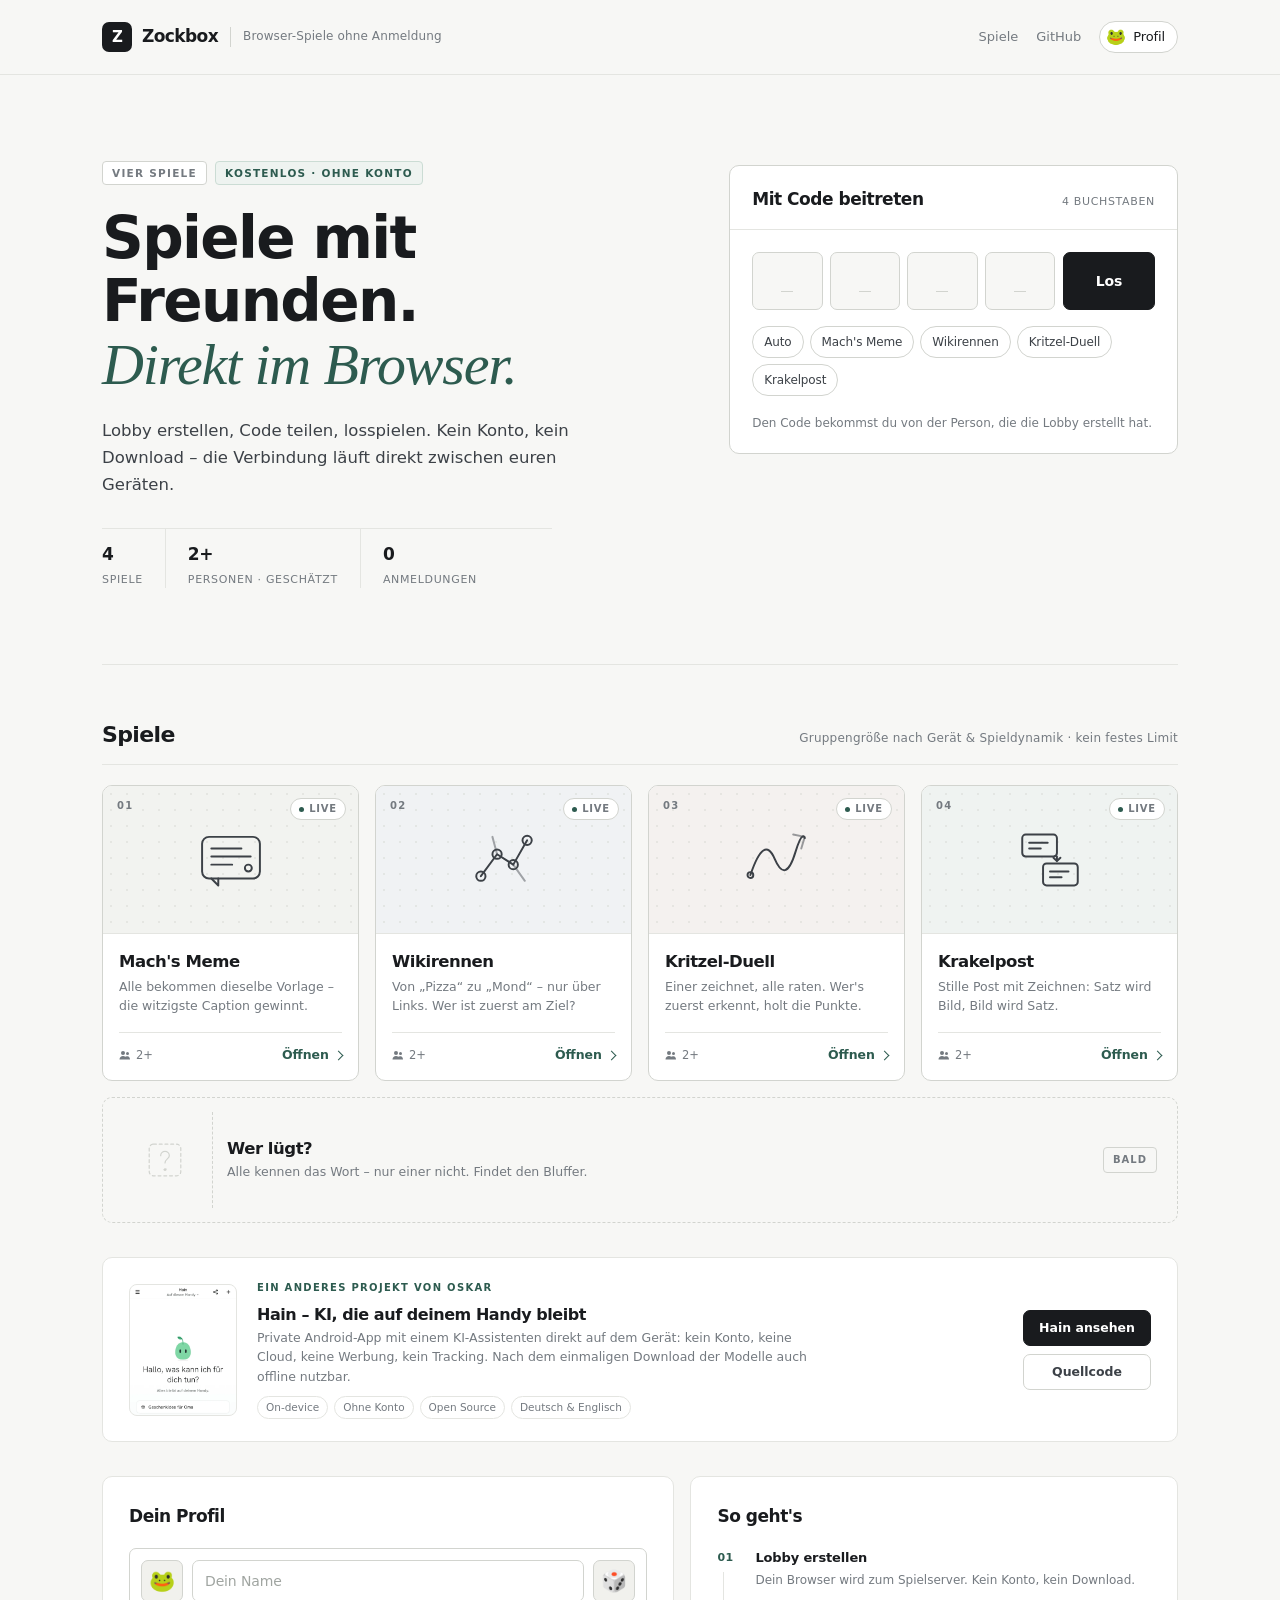
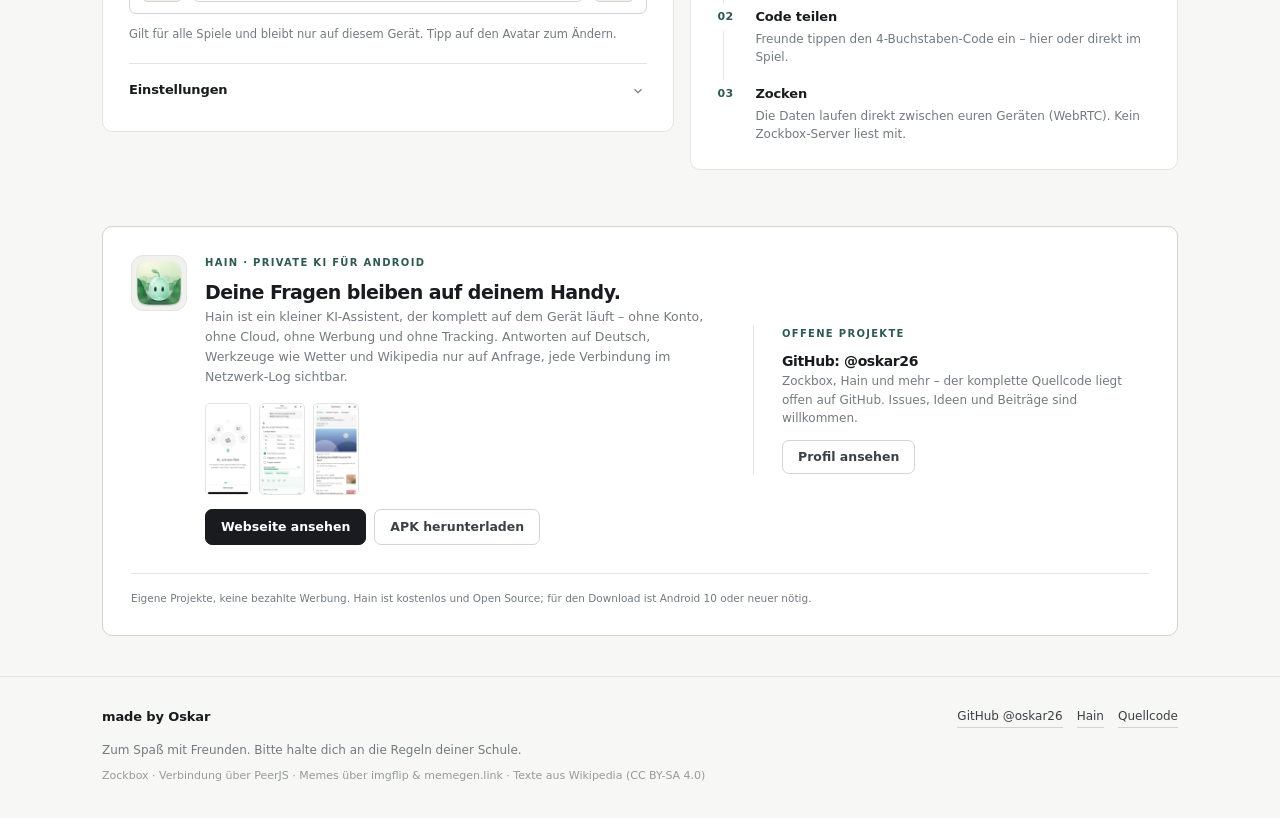
==== commit da01ce1e: "Startseite, Tarnmodus, Eigenwerbung und dynamische Spielerzahlen - Neue ruhige Startseite/404, neues" ====
--- a/index.html
+++ b/index.html
@@ -5,7 +5,7 @@
   <meta name="viewport" content="width=device-width, initial-scale=1, viewport-fit=cover">
   <title>Zockbox – Gratis Browser-Spiele mit Freunden</title>
   <meta name="description" content="Zockbox: kostenlose Multiplayer-Spiele im Browser – ohne Anmeldung, ohne Download. Made by Oskar.">
-  <meta name="theme-color" content="#d8a96a">
+  <meta name="theme-color" content="#f7f7f5">
   <meta name="color-scheme" content="light">
   <meta name="apple-mobile-web-app-capable" content="yes">
   <meta name="mobile-web-app-capable" content="yes">
@@ -17,52 +17,36 @@
   <link rel="manifest" href="manifest.webmanifest">
   <link rel="icon" type="image/png" sizes="32x32" href="assets/favicon-32.png">
   <link rel="icon" type="image/png" sizes="192x192" href="assets/icon-192.png">
+  <link rel="icon" type="image/svg+xml" href="assets/favicon.svg">
   <link rel="apple-touch-icon" href="assets/apple-touch-icon.png">
-  <link rel="preload" href="shared/fonts/Anton-Regular.woff2" as="font" type="font/woff2" crossorigin>
   <link rel="preload" href="shared/fonts/Inter-Variable.woff2" as="font" type="font/woff2" crossorigin>
   <link rel="stylesheet" href="shared/zockbox.css">
   <script>
-    // Flüster-Intro: nur einmal pro Tab, nicht bei "Intro aus", reduzierter Bewegung, Tarnmodus oder Einladungslink.
-    (function () {
-      var d = document.documentElement, skip = true;
-      try {
-        skip = localStorage.getItem('zb_intro') === 'off' || localStorage.getItem('zb_tarn_on') === '1' ||
-          sessionStorage.getItem('zb_intro_seen') === '1' || /[?&]join=/.test(location.search) ||
-          matchMedia('(prefers-reduced-motion: reduce)').matches;
-        if (!skip) sessionStorage.setItem('zb_intro_seen', '1');
-      } catch (e) {}
-      d.classList.add(skip ? 'zb-no-intro' : 'zb-intro-on');
-    })();
+    // Bei aktivem Tarnmodus bleibt die Startseite frei von Werbung – auch schon
+    // bevor die Module geladen sind (kein kurzes Aufblitzen).
+    try { if (localStorage.getItem('zb_tarn_on') === '1') document.documentElement.classList.add('zb-ads-hidden'); } catch (e) {}
   </script>
+  <style>
+    .zb-ads-hidden .zx-promo-inline, .zb-ads-hidden .zx-promo-band,
+    .zb-ads-hidden .zx-modal, .zb-ads-hidden .zb-promo-chip { display: none !important; }
+  </style>
 </head>
 <body class="zx">
-  <!-- Flüster-Intro: die Kiste geht auf, „psst…“ kommt raus -->
-  <div class="zb-intro" id="zbIntro" aria-hidden="true">
-    <div class="zxi-stage">
-      <p class="zxi-psst"><span>p</span><span>s</span><span>s</span><span>t</span><span>…</span></p>
-      <div class="zxi-box">
-        <span class="zxi-flap zxi-flap-l"></span>
-        <span class="zxi-flap zxi-flap-r"></span>
-        <div class="zxi-front">
-          <span class="zxi-arrows">↑↑</span>
-          <span class="zxi-word">ZOCKBOX</span>
-        </div>
-      </div>
-      <p class="zxi-sub">die Zockbox ist offen</p>
-    </div>
-    <span class="zxi-skip">Tippen zum Überspringen</span>
-  </div>
-
   <header class="zx-top">
     <div class="zx-wrap zx-top-in">
       <a class="zx-brand" href="./" aria-label="Zockbox Startseite">
         <span class="zx-logo" aria-hidden="true">Z</span>
         <span class="zx-brand-txt">Zockbox</span>
-      </a>
-      <a class="zx-tag" href="#profil" id="zbMe" aria-label="Dein Profil">
-        <span class="zx-tag-hi">Hallo, ich bin</span>
-        <span class="zx-tag-me"><span class="zx-tag-av" id="zbMeAv" aria-hidden="true">🐸</span><span class="zx-tag-name" id="zbMeName">Profil</span></span>
-      </a>
+        <span class="zx-brand-sub">Browser-Spiele ohne Anmeldung</span>
+      </a>
+      <div class="zx-top-right">
+        <a class="zx-top-link" href="#spiele">Spiele</a>
+        <a class="zx-top-link" href="https://github.com/oskar26" target="_blank" rel="noopener noreferrer">GitHub</a>
+        <a class="zx-tag" href="#profil" id="zbMe" aria-label="Dein Profil">
+          <span class="zx-tag-hi">Hallo, ich bin</span>
+          <span class="zx-tag-me"><span class="zx-tag-av" id="zbMeAv" aria-hidden="true">🐸</span><span class="zx-tag-name" id="zbMeName">Profil</span></span>
+        </a>
+      </div>
     </div>
   </header>
 
@@ -70,22 +54,27 @@
     <div id="installHint" class="zx-install hidden" role="note">
       <span class="zx-install-ic" aria-hidden="true">📲</span>
       <p>Tipp: In Safari auf <b>Teilen</b> und dann <b>„Zum Home-Bildschirm“</b> – dann startet die Zockbox wie eine App.</p>
-      <button id="installClose" class="zx-x" type="button" aria-label="Hinweis schließen">✕</button>
+      <button id="installClose" class="zx-x" type="button" aria-label="Hinweis schließen">×</button>
     </div>
 
     <section class="zx-hero">
       <div class="zx-hero-text">
         <div class="zx-stamps">
-          <span class="zx-stamp">Inhalt: 4 Spiele</span>
-          <span class="zx-stamp zx-stamp-red">Gratis</span>
-        </div>
-        <h1 class="zx-h1">Zocken mit Freunden.<br><mark>Direkt im</mark> <mark>Browser.</mark></h1>
-        <p class="zx-lead">Lobby erstellen, Code teilen, losspielen. Kein Konto, kein Download – bis zu 30 Leute pro Runde, auf Handy, iPad und Laptop.</p>
+          <span class="zx-stamp">Vier Spiele</span>
+          <span class="zx-stamp zx-stamp-red">Kostenlos · ohne Konto</span>
+        </div>
+        <h1 class="zx-h1">Spiele mit Freunden.<br><em>Direkt im Browser.</em></h1>
+        <p class="zx-lead">Lobby erstellen, Code teilen, losspielen. Kein Konto, kein Download – die Verbindung läuft direkt zwischen euren Geräten.</p>
+        <ul class="zx-facts">
+          <li><b>4</b><span>Spiele</span></li>
+          <li id="zbCapacityFact"><b id="zbCapacity">2+</b><span>Personen · geschätzt</span></li>
+          <li><b>0</b><span>Anmeldungen</span></li>
+        </ul>
       </div>
 
       <section class="zx-label" id="beitreten" aria-labelledby="joinTitle">
         <div class="zx-label-head">
-          <h2 id="joinTitle">Mit Code rein</h2>
+          <h2 id="joinTitle">Mit Code beitreten</h2>
           <span class="zx-label-meta">4 Buchstaben</span>
         </div>
         <form id="joinForm" class="zx-label-body" autocomplete="off" novalidate>
@@ -105,94 +94,95 @@
           </div>
           <p id="joinStatus" class="zx-status hidden" aria-live="polite"></p>
         </form>
+        <p class="zx-label-foot">Den Code bekommst du von der Person, die die Lobby erstellt hat.</p>
       </section>
     </section>
 
-    <div class="zx-sec">
-      <h2>In der Kiste</h2>
-      <span class="zx-sec-note">Tipp auf eine Schachtel</span>
+    <div class="zx-sec" id="spiele">
+      <h2>Spiele</h2>
+      <span class="zx-sec-note" id="zbCapacityNote">Gruppengröße nach Gerät &amp; Spieldynamik · kein festes Limit</span>
     </div>
 
     <section class="zx-shelf" aria-label="Spiele">
-      <a class="zx-box zx-c-meme" href="games/machs-meme/">
-        <div class="zx-lid" aria-hidden="true">
-          <div class="zx-meme">
-            <span class="zx-meme-t">WENN DER CODE</span>
-            <span class="zx-meme-f">😂</span>
-            <span class="zx-meme-b">SOFORT KLAPPT</span>
-          </div>
-          <span class="zx-pop">LOL</span>
+      <a class="zx-box zx-c-meme" data-game="machs-meme" href="games/machs-meme/">
+        <div class="zx-lid" aria-hidden="true">
+          <span class="zx-art-num">01</span>
+          <span class="zx-art"><svg viewBox="0 0 64 64" fill="none" stroke="currentColor" stroke-width="1.7" stroke-linecap="round" stroke-linejoin="round"><rect x="7" y="12" width="50" height="36" rx="6"/><path d="M15 22h26M15 29h34M15 36h18"/><path d="M15 48l6 6v-6"/><circle cx="47" cy="39" r="3"/></svg></span>
         </div>
         <div class="zx-box-body">
           <span class="zx-live">Live</span>
           <h3>Mach's Meme</h3>
           <p>Alle bekommen dieselbe Vorlage – die witzigste Caption gewinnt.</p>
-          <div class="zx-box-foot"><span class="zx-players">2–30</span><span class="zx-play">Spielen</span></div>
-        </div>
-      </a>
-
-      <a class="zx-box zx-c-wiki" href="games/wikirennen/">
-        <div class="zx-lid" aria-hidden="true">
-          <svg class="zx-wiki-net" viewBox="0 0 320 240" preserveAspectRatio="xMidYMid slice">
-            <g class="l"><path d="M40 190 L110 120 L180 150 L262 66"/><path d="M110 120 L150 54"/><path d="M180 150 L236 206"/><path d="M40 190 L100 222"/><path d="M180 150 L214 96"/></g>
-            <path class="r" d="M40 190 L110 120 L180 150 L262 66"/>
-            <g class="n"><circle cx="150" cy="54" r="7"/><circle cx="236" cy="206" r="7"/><circle cx="100" cy="222" r="7"/><circle cx="214" cy="96" r="7"/><circle cx="110" cy="120" r="9"/><circle cx="180" cy="150" r="9"/></g>
-            <circle class="s" cx="40" cy="190" r="13"/><circle class="g" cx="262" cy="66" r="15"/>
-          </svg>
-          <span class="zx-wiki-a">Pizza</span>
-          <span class="zx-wiki-b">Mond</span>
+          <div class="zx-box-foot"><span class="zx-players" data-cap-game="machs-meme">2+</span><span class="zx-play">Öffnen</span></div>
+        </div>
+      </a>
+
+      <a class="zx-box zx-c-wiki" data-game="wikirennen" href="games/wikirennen/">
+        <div class="zx-lid" aria-hidden="true">
+          <span class="zx-art-num">02</span>
+          <span class="zx-art"><svg viewBox="0 0 64 64" fill="none" stroke="currentColor" stroke-width="1.7" stroke-linecap="round" stroke-linejoin="round"><path d="M12 46 26 27l14 9 12-21"/><circle cx="12" cy="46" r="4"/><circle cx="26" cy="27" r="4"/><circle cx="40" cy="36" r="4"/><circle cx="52" cy="15" r="4"/><path d="M26 27 22 12M40 36l10 14" opacity=".45"/></svg></span>
         </div>
         <div class="zx-box-body">
           <span class="zx-live">Live</span>
           <h3>Wikirennen</h3>
           <p>Von „Pizza“ zu „Mond“ – nur über Links. Wer ist zuerst am Ziel?</p>
-          <div class="zx-box-foot"><span class="zx-players">2–30</span><span class="zx-play">Spielen</span></div>
-        </div>
-      </a>
-
-      <a class="zx-box zx-c-draw" href="games/kritzel-duell/">
-        <div class="zx-lid" aria-hidden="true">
-          <svg class="zx-scribble" viewBox="0 0 200 150" preserveAspectRatio="xMidYMid slice"><path d="M22 118 C40 40, 76 36, 88 82 S128 136, 148 66 S180 34, 188 92"/><path class="b" d="M34 46 q18 18 36 0 t36 0"/></svg>
-          <span class="zx-word">K _ T Z _</span>
-          <span class="zx-pen">✏️</span>
+          <div class="zx-box-foot"><span class="zx-players" data-cap-game="wikirennen">2+</span><span class="zx-play">Öffnen</span></div>
+        </div>
+      </a>
+
+      <a class="zx-box zx-c-draw" data-game="kritzel-duell" href="games/kritzel-duell/">
+        <div class="zx-lid" aria-hidden="true">
+          <span class="zx-art-num">03</span>
+          <span class="zx-art"><svg viewBox="0 0 64 64" fill="none" stroke="currentColor" stroke-width="1.7" stroke-linecap="round" stroke-linejoin="round"><path d="M9 45c8-24 15-28 21-14s12 14 18-6 8-12 8-12"/><path d="M46 10l10 2-3 10" opacity=".5"/><circle cx="9" cy="45" r="2.5"/></svg></span>
         </div>
         <div class="zx-box-body">
           <span class="zx-live">Live</span>
           <h3>Kritzel-Duell</h3>
           <p>Einer zeichnet, alle raten. Wer's zuerst erkennt, holt die Punkte.</p>
-          <div class="zx-box-foot"><span class="zx-players">2–30</span><span class="zx-play">Spielen</span></div>
-        </div>
-      </a>
-
-      <a class="zx-box zx-c-post" href="games/krakelpost/">
-        <div class="zx-lid" aria-hidden="true">
-          <div class="zx-chain">
-            <span class="zx-card k1">„Katze auf Skate&shy;board“</span>
-            <span class="zx-card k2"><svg viewBox="0 0 60 44"><path d="M8 34h44M14 34a3 3 0 1 0 0 .1M46 34a3 3 0 1 0 0 .1M20 30c0-8 6-14 13-14s11 5 11 12M24 18l-3-8 7 5M38 16l4-7 1 9"/></svg></span>
-            <span class="zx-card k3">„Hund im Auto?“</span>
-          </div>
+          <div class="zx-box-foot"><span class="zx-players" data-cap-game="kritzel-duell">2+</span><span class="zx-play">Öffnen</span></div>
+        </div>
+      </a>
+
+      <a class="zx-box zx-c-post" data-game="krakelpost" href="games/krakelpost/">
+        <div class="zx-lid" aria-hidden="true">
+          <span class="zx-art-num">04</span>
+          <span class="zx-art"><svg viewBox="0 0 64 64" fill="none" stroke="currentColor" stroke-width="1.7" stroke-linecap="round" stroke-linejoin="round"><rect x="8" y="10" width="30" height="19" rx="3"/><rect x="26" y="35" width="30" height="19" rx="3"/><path d="M14 17h16M14 22h10M32 42h16M32 47h10"/><path d="M38 29v4m0 0-3-3m3 3 3-3"/></svg></span>
         </div>
         <div class="zx-box-body">
           <span class="zx-live">Live</span>
           <h3>Krakelpost</h3>
           <p>Stille Post mit Zeichnen: Satz wird Bild, Bild wird Satz.</p>
-          <div class="zx-box-foot"><span class="zx-players">2–30</span><span class="zx-play">Spielen</span></div>
+          <div class="zx-box-foot"><span class="zx-players" data-cap-game="krakelpost">2+</span><span class="zx-play">Öffnen</span></div>
         </div>
       </a>
 
       <div class="zx-box zx-box-soon zx-c-lie" aria-disabled="true">
         <div class="zx-lid" aria-hidden="true">
-          <span class="zx-q q1">?</span><span class="zx-q q2">?</span><span class="zx-q q3">?</span>
-          <span class="zx-spy">🕵️</span>
-          <span class="zx-tape t1"></span><span class="zx-tape t2"></span>
+          <span class="zx-art"><svg viewBox="0 0 64 64" fill="none" stroke="currentColor" stroke-width="1.7" stroke-linecap="round" stroke-linejoin="round" stroke-dasharray="4 4"><rect x="10" y="10" width="44" height="44" rx="6"/><path d="M26 26a6 6 0 0 1 12 0c0 4-6 5-6 10" stroke-dasharray="none"/><circle cx="32" cy="45" r="1.5" fill="currentColor" stroke="none"/></svg></span>
         </div>
         <div class="zx-box-body">
           <h3>Wer lügt?</h3>
           <p>Alle kennen das Wort – nur einer nicht. Findet den Bluffer.</p>
+          <div class="zx-box-foot"><span class="zx-players">In Arbeit</span></div>
         </div>
         <span class="zx-soon-stamp">Bald</span>
       </div>
     </section>
+
+    <!-- Werbung 1/4: ruhige Inline-Karte -->
+    <aside class="zx-promo-inline zx-ads" aria-label="Hinweis auf die App Hain">
+      <div class="zx-promo-thumb"><img src="assets/promo/shot-chat.webp" alt="Hain: Chat-Ansicht auf dem Handy" loading="lazy" width="108" height="132"></div>
+      <div>
+        <div class="zx-promo-eyebrow">Ein anderes Projekt von Oskar</div>
+        <h2>Hain – KI, die auf deinem Handy bleibt</h2>
+        <p>Private Android-App mit einem KI-Assistenten direkt auf dem Gerät: kein Konto, keine Cloud, keine Werbung, kein Tracking. Nach dem einmaligen Download der Modelle auch offline nutzbar.</p>
+        <div class="zx-promo-tags"><span>On-device</span><span>Ohne Konto</span><span>Open Source</span><span>Deutsch &amp; Englisch</span></div>
+      </div>
+      <div class="zx-promo-actions">
+        <a class="zx-btn-primary" href="https://oskar26.github.io/hain/" target="_blank" rel="noopener noreferrer">Hain ansehen</a>
+        <a class="zx-btn-ghost" href="https://github.com/oskar26/hain" target="_blank" rel="noopener noreferrer">Quellcode</a>
+      </div>
+    </aside>
 
     <div class="zx-lower">
       <section class="zx-sheet zx-profile" id="profil" aria-labelledby="profTitle">
@@ -214,9 +204,9 @@
         <details class="zx-settings" id="einstellungen">
           <summary><span>Einstellungen</span><svg viewBox="0 0 24 24" aria-hidden="true"><path d="M6 9l6 6 6-6"/></svg></summary>
           <div class="zx-set-body">
-            <div class="zx-set-row">
-              <div class="zx-set-txt"><b>Intro beim Öffnen</b><span>Das kurze „psst…“ beim Start der Startseite.</span></div>
-              <button type="button" class="zx-switch" role="switch" id="zbIntroOn" aria-checked="true" aria-label="Intro beim Öffnen"><i></i></button>
+            <div class="zx-set-row zx-set-row-sm">
+              <div class="zx-set-txt"><b>Werbung für Hain &amp; GitHub</b><span>Dezente Hinweise und gelegentlich ein kleines Pop-up. Hier dauerhaft abschaltbar.</span></div>
+              <button type="button" class="zx-switch" role="switch" id="zbAdsOn" aria-checked="true" aria-label="Werbung anzeigen"><i></i></button>
             </div>
             <div id="zbTarnSettings" class="zx-tarn-set"></div>
           </div>
@@ -234,15 +224,51 @@
     </div>
   </main>
 
+  <!-- Werbung 2/4: Banner direkt vor dem Footer, inkl. GitHub-Profil -->
+  <div class="zx-wrap">
+    <section class="zx-promo-band zx-ads" aria-label="Hain und GitHub-Profil">
+      <div class="zx-band-main">
+        <div class="zx-band-icon"><img src="assets/promo/hain-icon.webp" alt="Hain App-Icon" loading="lazy" width="56" height="56"></div>
+        <div>
+          <div class="zx-promo-eyebrow">Hain · Private KI für Android</div>
+          <h2>Deine Fragen bleiben auf deinem Handy.</h2>
+          <p>Hain ist ein kleiner KI-Assistent, der komplett auf dem Gerät läuft – ohne Konto, ohne Cloud, ohne Werbung und ohne Tracking. Antworten auf Deutsch, Werkzeuge wie Wetter und Wikipedia nur auf Anfrage, jede Verbindung im Netzwerk-Log sichtbar.</p>
+          <div class="zx-band-shots" aria-hidden="true">
+            <img src="assets/promo/shot-pim.webp" alt="" loading="lazy"><img src="assets/promo/shot-cards.webp" alt="" loading="lazy"><img src="assets/promo/shot-news.webp" alt="" loading="lazy">
+          </div>
+          <div class="zx-band-actions">
+            <a class="zx-btn-primary" href="https://oskar26.github.io/hain/" target="_blank" rel="noopener noreferrer">Webseite ansehen</a>
+            <a class="zx-btn-ghost" href="https://github.com/oskar26/hain/releases/latest" target="_blank" rel="noopener noreferrer">APK herunterladen</a>
+          </div>
+        </div>
+      </div>
+      <div class="zx-band-side">
+        <div class="zx-promo-eyebrow">Offene Projekte</div>
+        <h3>GitHub: @oskar26</h3>
+        <p>Zockbox, Hain und mehr – der komplette Quellcode liegt offen auf GitHub. Issues, Ideen und Beiträge sind willkommen.</p>
+        <a class="zx-btn-ghost" href="https://github.com/oskar26" target="_blank" rel="noopener noreferrer">Profil ansehen</a>
+      </div>
+      <div class="zx-band-legal">Eigene Projekte, keine bezahlte Werbung. Hain ist kostenlos und Open Source; für den Download ist Android 10 oder neuer nötig.</div>
+    </section>
+  </div>
+
   <footer class="zx-foot">
-    <div class="zx-wrap">
-      <div class="zx-sig">made by <b>Oskar</b></div>
-      <p class="zx-foot-note">Zum Spaß mit Freunden. Bitte halte dich an die Regeln deiner Schule.</p>
-      <p class="zx-foot-small">Zockbox · Verbindung über PeerJS · Memes über imgflip &amp; memegen.link · Texte aus Wikipedia (CC BY-SA 4.0)</p>
+    <div class="zx-wrap zx-foot-in">
+      <div>
+        <div class="zx-sig">made by <b>Oskar</b></div>
+        <p class="zx-foot-note">Zum Spaß mit Freunden. Bitte halte dich an die Regeln deiner Schule.</p>
+        <p class="zx-foot-small">Zockbox · Verbindung über PeerJS · Memes über imgflip &amp; memegen.link · Texte aus Wikipedia (CC BY-SA 4.0)</p>
+      </div>
+      <div class="zx-foot-links">
+        <a href="https://github.com/oskar26" target="_blank" rel="noopener noreferrer">GitHub @oskar26</a>
+        <a href="https://github.com/oskar26/hain" target="_blank" rel="noopener noreferrer">Hain</a>
+        <a href="https://github.com/oskar26/zockbox" target="_blank" rel="noopener noreferrer">Quellcode</a>
+      </div>
     </div>
   </footer>
 
   <script type="module" src="shared/tarnung.js"></script>
+  <script type="module" src="shared/promo.js"></script>
   <script type="module" src="shared/hub.js"></script>
 </body>
 </html>
--- a/shared/zockbox.css
+++ b/shared/zockbox.css
@@ -4,7 +4,7 @@
    TEIL A  Spiel-Basis (Legacy): Variablen und zb-*-Bausteine, die Spiele
            mitbenutzen (zurzeit games/kritzel-duell). Bitte hier nichts
            umbenennen oder löschen, sonst ändert sich das Spiel.
-   TEIL B  Startseite „Kiste“ (index.html, 404.html): alles unter body.zx
+   TEIL B  Startseite & 404 (index.html, 404.html): alles unter body.zx
            mit eigenen zx-*-Klassen. Wirkt nicht in den Spielen.
    ========================================================================= */
 
@@ -116,420 +116,564 @@
   *, *::before, *::after { animation: none !important; transition: none !important; }
 }
 
-/* ===================== TEIL B · Startseite „Kiste“ ===================== */
-/* Idee: Die Zockbox ist ein echter Umzugskarton. Kraftpapier-Hintergrund,
-   Paketband, Stempel, Aufkleber. Jedes Spiel ist eine bunte Schachtel mit
-   schwarzer Kontur und hartem Schatten. Keine Verläufe, kein Blur, kein Glas. */
-@font-face { font-family: 'Marker'; src: url('../assets/fonts/PermanentMarker-Regular.woff2') format('woff2'); font-display: swap; }
+/* ===================== TEIL B · Startseite & 404 (body.zx) ===================== */
+/* Gestaltung: zurückhaltend, typografisch, ruhig. Helles Papier, feine Linien,
+   eine einzige gedeckte Akzentfarbe, keine Schatten-Spielereien, keine Rotation.
+   Nur die Startseite und 404.html benutzen body.zx – die Spiele bleiben TEIL A. */
 
 body.zx {
-  --ink: #1f1a14;
-  --kraft: #d8a96a;
-  --kraft-2: #c99556;
-  --kraft-3: #b98447;
-  --paper: #fffaf0;
-  --tape: rgba(244, 228, 190, .82);
-  --red: #f2482b;
-  --yellow: #ffd02b;
-  --blue: #2f5cf0;
-  --green: #12a86a;
-  --pink: #ff78ad;
-  --teal: #0f9c97;
-  --zx-shadow: 5px 5px 0 var(--ink);
-  --zx-shadow-sm: 3px 3px 0 var(--ink);
-  --zx-r: 6px;
-  --zx-stamp: 'Anton', Impact, 'Arial Narrow Bold', sans-serif;
-  --zx-hand: 'Marker', 'Comic Sans MS', cursive;
-  background: var(--kraft);
+  --paper: #f7f7f5;
+  --surface: #ffffff;
+  --ink: #191b1e;
+  --ink-2: #3c4147;
+  --muted: #747a80;
+  --line: #e4e5e1;
+  --line-2: #d2d4cf;
+  --accent: #2d5b4f;
+  --accent-soft: #eef3f0;
+  --warm: #f1f1ed;
+  --r: 10px;
+  --r-sm: 7px;
+  background: var(--paper);
   color: var(--ink);
-  font: 16px/1.5 var(--font-body);
+  font: 15px/1.6 var(--font-body);
   -webkit-font-smoothing: antialiased;
-}
-.zx h1, .zx h2, .zx h3 { font-family: var(--zx-stamp); font-weight: 400; letter-spacing: .01em; margin: 0; }
-.zx :focus-visible { outline: 3px solid var(--ink); outline-offset: 3px; }
-.zx ::selection { background: var(--yellow); color: var(--ink); }
-.zx-wrap { width: 100%; max-width: 1180px; margin: 0 auto; padding-left: max(16px, env(safe-area-inset-left)); padding-right: max(16px, env(safe-area-inset-right)); }
-
-/* ---------- Kopf: Paketband-Leiste ---------- */
+  overflow-x: hidden;
+}
+body.zx h1, body.zx h2, body.zx h3 {
+  font-family: var(--font-body); font-weight: 600; letter-spacing: -.028em; margin: 0;
+  text-transform: none;
+}
+body.zx :focus-visible { outline: 2px solid var(--accent); outline-offset: 3px; border-radius: 3px; }
+body.zx ::selection { background: #d8e6df; color: var(--ink); }
+body.zx button { font-family: inherit; }
+body.zx .zx-wrap {
+  width: 100%; max-width: 1120px; margin: 0 auto;
+  padding-left: max(22px, env(safe-area-inset-left));
+  padding-right: max(22px, env(safe-area-inset-right));
+}
+
+/* ---------- Kopfzeile ---------- */
 .zx-top {
-  position: sticky; top: 0; z-index: 20;
+  position: sticky; top: 0; z-index: 30;
   padding-top: env(safe-area-inset-top);
-  background: var(--kraft); border-bottom: 3px solid var(--ink);
-}
-.zx-top-in { display: flex; align-items: center; justify-content: space-between; gap: 12px; height: 64px; }
-.zx-brand { display: flex; align-items: center; gap: 10px; min-width: 0; }
+  background: rgba(247, 247, 245, .92);
+  -webkit-backdrop-filter: saturate(140%) blur(10px);
+  backdrop-filter: saturate(140%) blur(10px);
+  border-bottom: 1px solid var(--line);
+}
+.zx-top-in { display: flex; align-items: center; justify-content: space-between; gap: 16px; height: 68px; }
+.zx-brand { display: inline-flex; align-items: center; gap: 10px; min-width: 0; }
 .zx-logo {
-  flex: none; width: 40px; height: 40px; display: grid; place-items: center;
-  background: var(--yellow); border: 3px solid var(--ink); border-radius: var(--zx-r); box-shadow: var(--zx-shadow-sm);
-  font: 400 24px/1 var(--zx-stamp); transform: rotate(-4deg);
-}
-.zx-brand-txt { font: 400 28px/1 var(--zx-stamp); text-transform: uppercase; letter-spacing: .02em; }
-
-/* Namensschild „Hallo, ich bin“ */
+  flex: none; width: 30px; height: 30px; display: grid; place-items: center;
+  background: var(--ink); color: #fff; border-radius: 7px;
+  font-size: 15px; font-weight: 700; letter-spacing: -.06em; line-height: 1;
+}
+.zx-brand-txt { font-size: 17px; font-weight: 600; letter-spacing: -.035em; }
+.zx-brand-sub {
+  display: none; padding-left: 12px; margin-left: 2px; border-left: 1px solid var(--line-2);
+  font-size: 12px; color: var(--muted); letter-spacing: .01em;
+}
+.zx-top-right { display: flex; align-items: center; gap: 18px; }
+.zx-top-link { font-size: 13px; color: var(--muted); transition: color .15s; }
+.zx-top-link:hover { color: var(--ink); }
 .zx-tag {
-  display: flex; flex-direction: column; min-width: 0; max-width: 52%;
-  background: var(--paper); border: 3px solid var(--ink); border-radius: var(--zx-r); box-shadow: var(--zx-shadow-sm);
-  overflow: hidden; transform: rotate(1.5deg); transition: transform .15s;
-}
-.zx-tag:active { transform: rotate(1.5deg) translate(2px, 2px); box-shadow: 1px 1px 0 var(--ink); }
-.zx-tag-hi { background: var(--red); color: #fff; font: 800 9px/1 var(--font-body); text-transform: uppercase; letter-spacing: .12em; padding: 4px 8px 3px; text-align: center; white-space: nowrap; }
-.zx-tag-me { display: flex; align-items: center; gap: 6px; padding: 3px 10px 4px 6px; min-width: 0; }
-.zx-tag-av { font-size: 18px; line-height: 1; flex: none; }
-.zx-tag-name { font: 400 16px/1.2 var(--zx-hand); white-space: nowrap; overflow: hidden; text-overflow: ellipsis; }
-
-/* ---------- Install-Hinweis ---------- */
+  display: inline-flex; align-items: center; gap: 8px; min-width: 0; max-width: 46%;
+  padding: 5px 12px 5px 6px; background: var(--surface);
+  border: 1px solid var(--line-2); border-radius: 999px;
+  font-size: 13px; transition: border-color .15s, background .15s;
+}
+.zx-tag:hover { border-color: #aab0a8; background: #fff; }
+.zx-tag-hi { display: none; }
+.zx-tag-me { display: inline-flex; align-items: center; gap: 7px; min-width: 0; }
+.zx-tag-av { font-size: 16px; line-height: 1; flex: none; }
+.zx-tag-name { font-weight: 500; white-space: nowrap; overflow: hidden; text-overflow: ellipsis; letter-spacing: -.01em; }
+
+/* ---------- Hinweis / Install ---------- */
 .zx-install {
-  margin-top: 16px; display: flex; align-items: center; gap: 12px; padding: 10px 10px 10px 14px;
-  background: var(--paper); border: 3px solid var(--ink); border-radius: var(--zx-r); box-shadow: var(--zx-shadow-sm);
-}
-.zx-install p { margin: 0; flex: 1; font-size: 14px; }
-.zx-install-ic { font-size: 22px; }
-.zx-x { flex: none; width: 36px; height: 36px; border: 2px solid var(--ink); border-radius: var(--zx-r); background: var(--kraft); font-weight: 900; }
+  margin-top: 18px; display: flex; align-items: center; gap: 12px;
+  padding: 11px 12px 11px 16px; background: var(--surface);
+  border: 1px solid var(--line); border-left: 2px solid var(--accent);
+  border-radius: var(--r-sm); font-size: 13px; color: var(--ink-2);
+}
+.zx-install p { margin: 0; flex: 1; }
+.zx-install-ic { display: none; }
+.zx-install b { font-weight: 600; color: var(--ink); }
+.zx-x {
+  flex: none; width: 28px; height: 28px; border: 0; border-radius: 5px;
+  background: transparent; color: var(--muted); font-size: 14px; font-weight: 500;
+}
+.zx-x:hover { background: var(--warm); color: var(--ink); }
 
 /* ---------- Hero ---------- */
-.zx-hero { display: grid; gap: 26px; padding: 26px 0 6px; }
-.zx-stamps { display: flex; flex-wrap: wrap; gap: 10px; margin-bottom: 14px; }
+.zx-hero {
+  display: grid; gap: 44px; align-items: start;
+  padding: 68px 0 60px; border-bottom: 1px solid var(--line);
+}
+.zx-hero-text { max-width: 34em; }
+.zx-stamps { display: flex; flex-wrap: wrap; gap: 8px; margin-bottom: 22px; }
 .zx-stamp {
-  display: inline-block; padding: 4px 10px 3px; border: 3px solid var(--ink); border-radius: 3px;
-  font: 400 15px/1.1 var(--zx-stamp); text-transform: uppercase; letter-spacing: .08em; transform: rotate(-2deg);
-}
-.zx-stamp-red { color: var(--red); border-color: var(--red); transform: rotate(3deg); }
-.zx-h1 { font-size: clamp(46px, 13.6vw, 86px); line-height: 1; text-transform: uppercase; }
-.zx-h1 mark {
-  display: inline-block; margin: .1em 0 0 -.04em; padding: .04em .12em 0; line-height: 1;
-  background: var(--yellow); color: var(--ink); border: 3px solid var(--ink); box-shadow: .06em .06em 0 var(--ink);
-  transform: rotate(-1.5deg);
-}
-.zx-h1 mark + mark { transform: rotate(1deg); background: var(--paper); }
-.zx-lead { margin: 18px 0 0; font-size: 16px; max-width: 32em; color: #3a2f22; font-weight: 500; }
-
-/* ---------- Frachtzettel: Mit Code rein ---------- */
+  display: inline-flex; align-items: center; height: 24px; padding: 0 9px;
+  border: 1px solid var(--line-2); border-radius: 4px;
+  font-size: 10.5px; font-weight: 600; letter-spacing: .12em; text-transform: uppercase;
+  color: var(--muted); background: var(--surface);
+}
+.zx-stamp-red { color: var(--accent); border-color: #cbdcd4; background: var(--accent-soft); }
+.zx-h1 {
+  font-size: clamp(34px, 6.2vw, 58px); line-height: 1.09; font-weight: 600;
+  letter-spacing: -.045em; color: var(--ink);
+}
+.zx-h1 em {
+  font-style: italic; font-weight: 400;
+  font-family: 'Iowan Old Style', 'Palatino Linotype', 'Book Antiqua', Georgia, serif;
+  letter-spacing: -.02em; color: var(--accent);
+}
+.zx-h1 mark { background: none; color: inherit; font: inherit; }
+.zx-lead { margin: 20px 0 0; font-size: 16px; line-height: 1.65; color: var(--ink-2); max-width: 31em; }
+.zx-facts {
+  display: flex; flex-wrap: wrap; gap: 0; margin: 30px 0 0; padding: 0;
+  list-style: none; border-top: 1px solid var(--line); max-width: 30em;
+}
+.zx-facts li { padding: 12px 22px 0 0; margin-right: 22px; border-right: 1px solid var(--line); }
+.zx-facts li:last-child { border-right: 0; }
+.zx-facts b { display: block; font-size: 17px; font-weight: 600; letter-spacing: -.02em; }
+.zx-facts span { display: block; font-size: 11px; color: var(--muted); letter-spacing: .06em; text-transform: uppercase; margin-top: 2px; }
+
+/* ---------- Beitreten-Karte ---------- */
 .zx-label {
-  position: relative; background: var(--paper); border: 3px solid var(--ink); border-radius: var(--zx-r);
-  box-shadow: var(--zx-shadow); scroll-margin-top: 90px;
-}
-.zx-label::before { /* Klebeband-Streifen oben */
-  content: ''; position: absolute; top: -14px; left: 50%; width: 110px; height: 26px; margin-left: -55px;
-  background: var(--tape); border-left: 2px dashed rgba(31, 26, 20, .18); border-right: 2px dashed rgba(31, 26, 20, .18);
-  transform: rotate(-3deg);
-}
-.zx-label-head { display: flex; align-items: center; justify-content: space-between; gap: 10px; padding: 12px 16px 10px; border-bottom: 3px solid var(--ink); }
-.zx-label-head h2 { font-size: 26px; text-transform: uppercase; line-height: 1; }
-.zx-label-meta { font: 700 11px/1 var(--font-body); text-transform: uppercase; letter-spacing: .1em; padding: 5px 7px; border: 2px solid var(--ink); border-radius: 3px; white-space: nowrap; }
-.zx-label-body { padding: 16px; }
-.zx-join-row { display: flex; gap: 10px; align-items: stretch; }
-.zx-tiles { position: relative; flex: 1; min-width: 0; display: grid; grid-template-columns: repeat(4, minmax(0, 1fr)); gap: 6px; cursor: text; }
+  background: var(--surface); border: 1px solid var(--line-2); border-radius: var(--r);
+  scroll-margin-top: 88px; overflow: hidden;
+}
+.zx-label::before { display: none; }
+.zx-label-head {
+  display: flex; align-items: baseline; justify-content: space-between; gap: 12px;
+  padding: 20px 22px 16px; border-bottom: 1px solid var(--line);
+}
+.zx-label-head h2 { font-size: 17px; letter-spacing: -.025em; }
+.zx-label-meta { font-size: 11px; color: var(--muted); letter-spacing: .06em; text-transform: uppercase; white-space: nowrap; }
+.zx-label-body { padding: 22px; }
+.zx-join-row { display: flex; gap: 8px; align-items: stretch; }
+.zx-tiles { position: relative; flex: 1; min-width: 0; display: grid; grid-template-columns: repeat(4, minmax(0, 1fr)); gap: 7px; cursor: text; }
 .zx-code {
   position: absolute; inset: 0; width: 100%; height: 100%; z-index: 2; opacity: 0;
-  border: 0; padding: 0; margin: 0; font-size: 16px; background: transparent; color: transparent; caret-color: transparent;
+  border: 0; padding: 0; margin: 0; font-size: 16px; background: transparent;
+  color: transparent; caret-color: transparent;
 }
 .zx-tile {
-  height: 64px; display: grid; place-items: center; background: #fff; border: 3px solid var(--ink); border-radius: var(--zx-r);
-  font: 400 34px/1 var(--zx-stamp); text-transform: uppercase; position: relative;
-}
-.zx-tile:empty::after { content: ''; width: 18px; height: 3px; background: rgba(31, 26, 20, .22); position: absolute; bottom: 14px; left: 50%; margin-left: -9px; }
-.zx-tiles.focus .zx-tile.cur { background: #fff6cc; }
-.zx-tiles.focus .zx-tile.cur:empty::after { background: var(--ink); animation: zxBlink 1s steps(1) infinite; }
+  height: 58px; display: grid; place-items: center; background: var(--paper);
+  border: 1px solid var(--line-2); border-radius: var(--r-sm);
+  font-size: 25px; font-weight: 600; letter-spacing: .02em; text-transform: uppercase;
+  position: relative; transition: border-color .15s, background .15s;
+}
+.zx-tile:empty::after {
+  content: ''; width: 12px; height: 1px; background: var(--line-2);
+  position: absolute; bottom: 17px; left: 50%; margin-left: -6px;
+}
+.zx-tiles.focus .zx-tile.cur { border-color: var(--accent); background: var(--accent-soft); }
+.zx-tiles.focus .zx-tile.cur:empty::after { background: var(--accent); animation: zxBlink 1.1s steps(1) infinite; }
 @keyframes zxBlink { 50% { opacity: 0; } }
 .zx-go {
-  flex: none; min-width: 78px; height: 64px; padding: 0 16px;
-  background: var(--yellow); border: 3px solid var(--ink); border-radius: var(--zx-r); box-shadow: var(--zx-shadow-sm);
-  font: 400 26px/1 var(--zx-stamp); text-transform: uppercase; color: var(--ink);
-  transition: transform .08s, box-shadow .08s;
-}
-.zx-go:active { transform: translate(3px, 3px); box-shadow: 0 0 0 var(--ink); }
-.zx-go[aria-busy="true"] { font-size: 17px; background: #fff; cursor: progress; }
-
-.zx-chips { display: flex; flex-wrap: wrap; gap: 6px; margin-top: 14px; }
+  flex: none; min-width: 92px; height: 58px; padding: 0 18px;
+  background: var(--ink); border: 1px solid var(--ink); border-radius: var(--r-sm);
+  color: #fff; font-size: 14px; font-weight: 600; letter-spacing: -.01em;
+  transition: background .15s, transform .1s;
+}
+.zx-go:hover { background: #30343a; }
+.zx-go:active { transform: translateY(1px); }
+.zx-go[aria-busy="true"] { font-size: 12px; background: var(--warm); color: var(--muted); cursor: progress; border-color: var(--line-2); }
+.zx-chips { display: flex; flex-wrap: wrap; gap: 6px; margin-top: 16px; }
 .zx-chip {
-  display: inline-flex; align-items: center; gap: 6px; padding: 6px 10px; min-height: 34px;
-  border: 2px solid var(--ink); border-radius: 999px; background: transparent; color: var(--ink);
-  font: 700 13px/1 var(--font-body);
-}
-.zx-chip:hover { background: rgba(31, 26, 20, .06); }
-.zx-chip[aria-pressed="true"], .zx-chip[aria-checked="true"] { background: var(--ink); color: var(--paper); }
-.zx-chip img { width: 16px; height: 16px; flex: none; background: #fff; border-radius: 3px; }
-.zx-chip-dash { border-style: dashed; }
-.zx-status { margin: 12px 0 0; padding: 9px 12px; border: 2px solid var(--ink); border-radius: var(--zx-r); font-size: 14px; font-weight: 600; background: #fff; }
-.zx-status[data-kind="err"] { background: #ffe1da; border-color: var(--red); color: #8a1f0b; }
-.zx-status[data-kind="ok"] { background: #d9f5e6; border-color: var(--green); color: #0a5c3a; }
-.zx-status[data-kind="wait"] { background: #fff6cc; }
-
-/* ---------- Abschnitts-Titel ---------- */
-.zx-sec { display: flex; align-items: baseline; justify-content: space-between; gap: 12px; margin: 40px 0 16px; padding-bottom: 8px; border-bottom: 3px dashed rgba(31, 26, 20, .35); }
-.zx-sec h2 { font-size: 34px; line-height: 1; text-transform: uppercase; }
-.zx-sec-note { font: 400 15px/1.2 var(--zx-hand); color: #4a3b29; transform: rotate(-2deg); }
-
-/* ---------- Regal mit Spiele-Schachteln ---------- */
-.zx-shelf { display: grid; grid-template-columns: repeat(2, minmax(0, 1fr)); gap: 18px 14px; }
+  display: inline-flex; align-items: center; justify-content: center; gap: 6px;
+  min-height: 32px; padding: 0 11px;
+  border: 1px solid var(--line-2); border-radius: 999px; background: var(--surface);
+  color: var(--ink-2); font-size: 12px; font-weight: 500; letter-spacing: -.01em;
+  transition: border-color .15s, background .15s, color .15s;
+}
+.zx-chip:hover { border-color: #aeb4ac; background: var(--warm); }
+.zx-chip[aria-pressed="true"], .zx-chip[aria-checked="true"] {
+  background: var(--ink); border-color: var(--ink); color: #fff;
+}
+.zx-chip img { width: 14px; height: 14px; flex: none; border-radius: 3px; background: #fff; }
+.zx-chip-dash { border-style: dashed; color: var(--muted); }
+.zx-status {
+  margin: 14px 0 0; padding: 10px 12px; border: 1px solid var(--line-2);
+  border-radius: var(--r-sm); font-size: 13px; font-weight: 500; background: var(--warm);
+}
+.zx-status[data-kind="err"] { background: #fdf1ef; border-color: #e8c9c2; color: #9a3423; }
+.zx-status[data-kind="ok"] { background: var(--accent-soft); border-color: #cbdcd4; color: #245247; }
+.zx-status[data-kind="wait"] { background: var(--warm); }
+.zx-label-foot { padding: 0 22px 20px; margin: -4px 0 0; font-size: 12px; color: var(--muted); }
+
+/* ---------- Abschnitt ---------- */
+.zx-sec {
+  display: flex; align-items: baseline; justify-content: space-between; gap: 16px;
+  margin: 52px 0 20px; padding-bottom: 12px; border-bottom: 1px solid var(--line);
+}
+.zx-sec h2 { font-size: 22px; letter-spacing: -.035em; }
+.zx-sec-note { font-size: 12px; color: var(--muted); letter-spacing: .02em; text-align: right; max-width: 64%; }
+
+/* ---------- Spiele ---------- */
+.zx-shelf { display: grid; grid-template-columns: repeat(2, minmax(0, 1fr)); gap: 14px; }
 .zx-box {
   position: relative; display: flex; flex-direction: column; min-width: 0;
-  background: var(--paper); border: 3px solid var(--ink); border-radius: var(--zx-r); box-shadow: var(--zx-shadow);
-  transition: transform .12s, box-shadow .12s; -webkit-tap-highlight-color: transparent;
-}
-a.zx-box:active { transform: translate(4px, 4px); box-shadow: 1px 1px 0 var(--ink); }
-@media (hover: hover) {
-  a.zx-box:hover { transform: translate(-3px, -3px); box-shadow: 8px 8px 0 var(--ink); }
-  a.zx-box:hover .zx-play { background: var(--yellow); }
-}
+  background: var(--surface); border: 1px solid var(--line-2); border-radius: var(--r);
+  overflow: hidden; transition: border-color .18s, transform .18s, box-shadow .18s;
+  -webkit-tap-highlight-color: transparent;
+}
+a.zx-box:hover { border-color: #a8b0a6; transform: translateY(-2px); box-shadow: 0 8px 24px rgba(25, 27, 30, .06); }
+a.zx-box:active { transform: translateY(0); }
 .zx-lid {
-  position: relative; aspect-ratio: 1 / 1; overflow: hidden; border-bottom: 3px solid var(--ink);
-  border-radius: calc(var(--zx-r) - 3px) calc(var(--zx-r) - 3px) 0 0; container-type: size;
-}
-.zx-box-body { display: flex; flex-direction: column; gap: 4px; padding: 10px 10px 10px; flex: 1; }
-.zx-box h3 { font-size: 23px; line-height: 1.05; text-transform: uppercase; }
-.zx-box p { margin: 0; font-size: 13px; line-height: 1.35; color: #4a3b29; flex: 1; }
-.zx-box-foot { display: flex; align-items: center; justify-content: space-between; gap: 6px; margin-top: 8px; }
-.zx-players {
-  display: inline-flex; align-items: center; gap: 4px; padding: 3px 6px; border: 2px solid var(--ink); border-radius: 3px;
-  font: 800 12px/1 var(--font-body); white-space: nowrap;
-}
-.zx-players::before { content: ''; width: 12px; height: 12px; flex: none; background: currentColor;
+  position: relative; height: 132px; display: grid; place-items: center;
+  background: var(--warm); border-bottom: 1px solid var(--line); overflow: hidden;
+}
+.zx-lid::before {
+  content: ''; position: absolute; inset: 0; pointer-events: none;
+  background-image: radial-gradient(#cfd2cb 1px, transparent 1px);
+  background-size: 16px 16px; opacity: .38;
+}
+.zx-art { position: relative; width: 74px; height: 74px; color: var(--ink-2); }
+.zx-art svg { width: 100%; height: 100%; display: block; }
+.zx-art svg [stroke] { stroke: currentColor; }
+.zx-art svg [fill]:not([fill="none"]) { fill: currentColor; }
+.zx-art-num {
+  position: absolute; top: 12px; left: 14px; font-size: 10px; font-weight: 600;
+  letter-spacing: .12em; color: var(--muted); text-transform: uppercase;
+}
+.zx-box-body { display: flex; flex-direction: column; gap: 5px; padding: 16px 16px 14px; flex: 1; }
+.zx-box h3 { font-size: 16px; letter-spacing: -.03em; line-height: 1.25; }
+.zx-box p { margin: 0; font-size: 12.5px; line-height: 1.5; color: var(--muted); flex: 1; }
+.zx-box-foot {
+  display: flex; align-items: center; justify-content: space-between; gap: 8px;
+  margin-top: 12px; padding-top: 12px; border-top: 1px solid var(--line);
+}
+.zx-players { display: inline-flex; align-items: center; gap: 5px; font-size: 11.5px; font-weight: 500; color: var(--muted); white-space: nowrap; }
+.zx-players::before {
+  content: ''; width: 12px; height: 12px; flex: none; background: currentColor;
   -webkit-mask: url("data:image/svg+xml,%3Csvg xmlns='http://www.w3.org/2000/svg' viewBox='0 0 24 24'%3E%3Ccircle cx='8' cy='8' r='4'/%3E%3Ccircle cx='17' cy='9' r='3'/%3E%3Cpath d='M1 21c0-4 3-7 7-7s7 3 7 7zM14 21c0-2-.6-4-1.8-5.4 1.4-.9 3-1.3 4.8-1 3 .5 5 3 5 6.4z'/%3E%3C/svg%3E") center / contain no-repeat;
-          mask: url("data:image/svg+xml,%3Csvg xmlns='http://www.w3.org/2000/svg' viewBox='0 0 24 24'%3E%3Ccircle cx='8' cy='8' r='4'/%3E%3Ccircle cx='17' cy='9' r='3'/%3E%3Cpath d='M1 21c0-4 3-7 7-7s7 3 7 7zM14 21c0-2-.6-4-1.8-5.4 1.4-.9 3-1.3 4.8-1 3 .5 5 3 5 6.4z'/%3E%3C/svg%3E") center / contain no-repeat; }
-.zx-play {
-  display: inline-flex; align-items: center; gap: 5px; height: 32px; padding: 0 10px;
-  background: var(--ink); color: var(--paper); border: 2px solid var(--ink); border-radius: var(--zx-r);
-  font: 400 15px/1 var(--zx-stamp); text-transform: uppercase; letter-spacing: .04em; transition: background .12s, color .12s;
-}
-.zx-play::after { content: ''; width: 0; height: 0; border-left: 7px solid currentColor; border-top: 5px solid transparent; border-bottom: 5px solid transparent; }
-a.zx-box:hover .zx-play { color: var(--ink); }
+          mask: url("data:image/svg+xml,%3Csvg xmlns='http://www.w3.org/2000/svg' viewBox='0 0 24 24'%3E%3Ccircle cx='8' cy='8' r='4'/%3E%3Ccircle cx='17' cy='9' r='3'/%3E%3Cpath d='M1 21c0-4 3-7 7-7s7 3 7 7zM14 21c0-2-.6-4-1.8-5.4 1.4-.9 3-1.3 4.8-1 3 .5 5 3 5 6.4z'/%3E%3C/svg%3E") center / contain no-repeat;
+}
+.zx-play { display: inline-flex; align-items: center; gap: 6px; font-size: 12.5px; font-weight: 600; color: var(--accent); }
+.zx-play::after {
+  content: ''; width: 6px; height: 6px; flex: none;
+  border-top: 1.6px solid currentColor; border-right: 1.6px solid currentColor;
+  transform: rotate(45deg); transition: transform .15s;
+}
+a.zx-box:hover .zx-play::after { transform: translateX(3px); }
 .zx-live {
-  position: absolute; top: -14px; right: -12px; z-index: 3; width: 46px; height: 46px; display: grid; place-items: center;
-  background: var(--green); color: #fff; border: 3px solid var(--ink); border-radius: 50%;
-  font: 400 14px/1 var(--zx-stamp); text-transform: uppercase; letter-spacing: .06em; transform: rotate(12deg);
-}
-
-/* Cover: Mach's Meme */
-.zx-c-meme .zx-lid { background: var(--yellow); display: grid; place-items: center; }
-.zx-meme {
-  height: 64%; aspect-ratio: 4 / 3.4; background: #3b3f4a; border: 3px solid var(--ink); border-radius: 4px; transform: rotate(-5deg);
-  display: flex; flex-direction: column; align-items: center; justify-content: space-between; padding: 6% 3%; box-shadow: 4px 4px 0 var(--ink);
-}
-.zx-meme-t, .zx-meme-b { font: 400 clamp(11px, 8.4cqmin, 34px)/1 var(--zx-stamp); color: #fff; text-align: center; -webkit-text-stroke: 1.2px #000; paint-order: stroke fill; }
-.zx-meme-f { font-size: clamp(26px, 20cqmin, 80px); line-height: 1; }
-.zx-pop { position: absolute; left: 6%; top: 7%; padding: 4px 8px; background: var(--pink); border: 3px solid var(--ink); border-radius: 4px; font: 400 clamp(12px, 9cqmin, 30px)/1 var(--zx-stamp); transform: rotate(-10deg); }
-
-/* Cover: Wikirennen */
-.zx-c-wiki .zx-lid { background: var(--blue); }
-.zx-wiki-net { position: absolute; inset: 0; width: 100%; height: 100%; }
-.zx-wiki-net .l path { stroke: rgba(255, 255, 255, .45); stroke-width: 4; fill: none; }
-.zx-wiki-net .r { stroke: var(--yellow); stroke-width: 9; fill: none; stroke-linecap: round; stroke-linejoin: round; stroke-dasharray: 18 12; animation: zxDash 1.4s linear infinite; }
-@keyframes zxDash { to { stroke-dashoffset: -60; } }
-.zx-wiki-net .n circle { fill: #fff; stroke: var(--ink); stroke-width: 3; }
-.zx-wiki-net .s { fill: var(--paper); stroke: var(--ink); stroke-width: 4; }
-.zx-wiki-net .g { fill: var(--yellow); stroke: var(--ink); stroke-width: 4; }
-.zx-wiki-a, .zx-wiki-b { position: absolute; padding: 3px 7px; background: var(--paper); border: 2px solid var(--ink); border-radius: 3px; font: 700 clamp(10px, 7cqmin, 20px)/1 Georgia, 'Times New Roman', serif; }
-.zx-wiki-a { left: 5%; bottom: 6%; transform: rotate(-4deg); }
-.zx-wiki-b { left: 6%; top: 6%; background: var(--yellow); transform: rotate(5deg); }
-
-/* Cover: Kritzel-Duell */
-.zx-c-draw .zx-lid { background: var(--red); }
-.zx-scribble { position: absolute; inset: 0; width: 100%; height: 100%; }
-.zx-scribble path { fill: none; stroke: #fff; stroke-width: 9; stroke-linecap: round; }
-.zx-scribble path.b { stroke: var(--ink); stroke-width: 5; }
-.zx-word { position: absolute; left: 7%; bottom: 8%; padding: 5px 8px; background: var(--paper); border: 3px solid var(--ink); border-radius: 4px; font: 400 clamp(12px, 9cqmin, 28px)/1 var(--zx-stamp); letter-spacing: .14em; transform: rotate(-3deg); }
-.zx-pen { position: absolute; right: 7%; bottom: 7%; font-size: clamp(26px, 22cqmin, 70px); line-height: 1; transform: rotate(8deg); }
-
-/* Cover: Krakelpost */
-.zx-c-post .zx-lid { background: var(--teal); display: grid; place-items: center; }
-.zx-chain { position: relative; height: 82%; aspect-ratio: 1.08; }
-.zx-card {
-  position: absolute; width: 58%; aspect-ratio: 4 / 3; display: grid; place-items: center; text-align: center; padding: 4%;
-  background: var(--paper); border: 3px solid var(--ink); border-radius: 4px; box-shadow: 3px 3px 0 var(--ink);
-  font: 700 clamp(9px, 7cqmin, 19px)/1.1 var(--font-body); hyphens: manual;
-}
-.zx-card.k1 { left: 0; top: 0; transform: rotate(-7deg); }
-.zx-card.k2 { right: 0; top: 22%; transform: rotate(5deg); background: #fff; }
-.zx-card.k3 { left: 4%; bottom: 0; width: 50%; transform: rotate(-2deg); background: var(--yellow); }
-.zx-card svg { width: 100%; height: 100%; }
-.zx-card svg path { fill: none; stroke: var(--ink); stroke-width: 2.6; stroke-linecap: round; stroke-linejoin: round; }
-
-/* Bald: zugeklebte Schachtel */
-.zx-box-soon { grid-column: 1 / -1; flex-direction: row; background: var(--kraft-2); }
-.zx-box-soon .zx-lid { width: 36%; aspect-ratio: auto; min-height: 120px; flex: none; border-bottom: 0; border-right: 3px solid var(--ink); border-radius: calc(var(--zx-r) - 3px) 0 0 calc(var(--zx-r) - 3px); }
-.zx-box-soon .zx-box-body { justify-content: center; padding: 12px 14px; }
-.zx-box-soon p { color: #3a2f22; flex: none; }
-.zx-c-lie .zx-lid { background: #3b3128; display: grid; place-items: center; }
-.zx-spy { font-size: 44px; line-height: 1; position: relative; z-index: 1; margin-top: -18%; }
-.zx-q { position: absolute; font: 400 34px/1 var(--zx-stamp); color: var(--kraft); }
-.zx-q.q1 { left: 10%; top: 10%; transform: rotate(-14deg); }
-.zx-q.q2 { right: 12%; top: 16%; transform: rotate(10deg); font-size: 26px; }
-.zx-q.q3 { left: 22%; bottom: 8%; transform: rotate(8deg); font-size: 24px; }
-.zx-tape { position: absolute; z-index: 2; left: -15%; right: -15%; height: 24px; background: #ecd6a6; border-top: 2px solid var(--ink); border-bottom: 2px solid var(--ink); opacity: .96; }
-.zx-tape.t1 { top: 70%; transform: rotate(-12deg); }
-.zx-tape.t2 { display: none; }
+  position: absolute; top: 12px; right: 12px; z-index: 2;
+  display: inline-flex; align-items: center; gap: 5px; height: 22px; padding: 0 8px;
+  background: var(--surface); border: 1px solid var(--line-2); border-radius: 999px;
+  font-size: 10px; font-weight: 600; letter-spacing: .08em; text-transform: uppercase; color: var(--muted);
+}
+.zx-live::before { content: ''; width: 5px; height: 5px; border-radius: 50%; background: var(--accent); }
+.zx-box-soon { grid-column: 1 / -1; flex-direction: row; align-items: center; background: transparent; border-style: dashed; }
+.zx-box-soon .zx-lid { width: 96px; height: 96px; flex: none; border: 0; border-right: 1px dashed var(--line-2); margin: 14px; background: transparent; }
+.zx-box-soon .zx-lid::before { display: none; }
+.zx-box-soon .zx-art { width: 46px; height: 46px; color: var(--line-2); }
+.zx-box-soon .zx-art-num { display: none; }
+.zx-box-soon .zx-box-body { justify-content: center; gap: 4px; padding: 14px 18px 14px 0; }
+.zx-box-soon p { flex: none; }
+.zx-box-soon .zx-box-foot { display: none; }
 .zx-soon-stamp {
-  position: absolute; right: 12px; top: 10px; padding: 3px 9px 2px; border: 3px solid var(--red); color: var(--red); border-radius: 3px;
-  font: 400 20px/1.1 var(--zx-stamp); text-transform: uppercase; letter-spacing: .12em; transform: rotate(8deg); background: rgba(255, 250, 240, .5);
-}
-
-/* ---------- Profil & Anleitung ---------- */
-.zx-lower { display: grid; gap: 22px; margin-top: 40px; }
-.zx-sheet { background: var(--paper); border: 3px solid var(--ink); border-radius: var(--zx-r); box-shadow: var(--zx-shadow); padding: 16px; scroll-margin-top: 84px; min-width: 0; }
-.zx-sheet-head { display: flex; align-items: center; justify-content: space-between; gap: 10px; margin-bottom: 14px; }
-.zx-sheet-head h2 { font-size: 28px; line-height: 1; text-transform: uppercase; }
-.zx-saved { font: 800 13px/1 var(--font-body); color: var(--green); opacity: 0; transition: opacity .2s; }
+  position: static; margin: 0 20px 0 auto; padding: 4px 9px; border: 1px solid var(--line-2);
+  border-radius: 4px; font-size: 10px; font-weight: 600; letter-spacing: .1em;
+  text-transform: uppercase; color: var(--muted); white-space: nowrap;
+}
+/* Covers: nur noch sehr dezente Tönungen */
+.zx-c-meme .zx-lid { background: #f2f3f0; }
+.zx-c-wiki .zx-lid { background: #f0f2f4; }
+.zx-c-draw .zx-lid { background: #f4f1ef; }
+.zx-c-post .zx-lid { background: #eff3f1; }
+.zx-c-lie  .zx-lid { background: transparent; }
+
+/* ---------- Werbung: ruhige Inline-Karte ---------- */
+.zx-promo-inline {
+  display: grid; grid-template-columns: 96px minmax(0, 1fr) auto; gap: 20px; align-items: center;
+  margin-top: 34px; padding: 18px 20px; background: var(--surface);
+  border: 1px solid var(--line); border-radius: var(--r);
+}
+.zx-promo-thumb {
+  width: 96px; height: 118px; border-radius: 8px; overflow: hidden;
+  background: var(--warm); border: 1px solid var(--line); display: grid; place-items: center;
+}
+.zx-promo-thumb img { width: 100%; height: 100%; object-fit: cover; object-position: top center; display: block; }
+.zx-promo-eyebrow { font-size: 10px; font-weight: 600; letter-spacing: .13em; text-transform: uppercase; color: var(--accent); margin-bottom: 6px; }
+.zx-promo-inline h2 { font-size: 16px; letter-spacing: -.03em; margin-bottom: 5px; }
+.zx-promo-inline p { margin: 0; font-size: 12.5px; line-height: 1.55; color: var(--muted); max-width: 46em; }
+.zx-promo-tags { display: flex; flex-wrap: wrap; gap: 6px; margin-top: 10px; }
+.zx-promo-tags span { font-size: 10.5px; color: var(--muted); padding: 2px 8px; border: 1px solid var(--line); border-radius: 999px; }
+.zx-promo-actions { display: flex; flex-direction: column; gap: 8px; align-items: stretch; }
+.zx-btn-primary, .zx-btn-ghost {
+  display: inline-flex; align-items: center; justify-content: center; gap: 6px;
+  height: 36px; padding: 0 15px; border-radius: var(--r-sm); font-size: 12.5px;
+  font-weight: 600; white-space: nowrap; transition: background .15s, border-color .15s;
+}
+.zx-btn-primary { background: var(--ink); border: 1px solid var(--ink); color: #fff; }
+.zx-btn-primary:hover { background: #33373d; }
+.zx-btn-ghost { background: var(--surface); border: 1px solid var(--line-2); color: var(--ink-2); }
+.zx-btn-ghost:hover { border-color: #aab0a8; background: var(--warm); }
+.zx-promo-legal { font-size: 11px; color: var(--muted); margin-top: 10px; }
+
+/* ---------- Unterer Bereich: Profil & Anleitung ---------- */
+.zx-lower { display: grid; gap: 16px; margin-top: 34px; align-items: start; }
+.zx-sheet {
+  background: var(--surface); border: 1px solid var(--line); border-radius: var(--r);
+  padding: 22px; scroll-margin-top: 88px; min-width: 0;
+}
+.zx-sheet-head { display: flex; align-items: center; justify-content: space-between; gap: 12px; margin-bottom: 18px; }
+.zx-sheet-head h2 { font-size: 17px; letter-spacing: -.03em; }
+.zx-saved { font-size: 11.5px; font-weight: 500; color: var(--accent); opacity: 0; transition: opacity .2s; }
 .zx-saved.on { opacity: 1; }
-.zx-nametag { border: 3px solid var(--ink); border-radius: 10px; overflow: hidden; background: #fff; }
-.zx-nametag-hi { background: var(--red); color: #fff; text-align: center; padding: 6px 8px 7px; border-bottom: 3px solid var(--ink); line-height: 1; }
-.zx-nametag-hi b { display: block; font: 400 26px/1 var(--zx-stamp); text-transform: uppercase; letter-spacing: .08em; }
-.zx-nametag-hi span { font: 800 11px/1 var(--font-body); text-transform: uppercase; letter-spacing: .2em; }
-.zx-prof-row { display: flex; gap: 8px; align-items: center; padding: 12px; }
+.zx-nametag { border: 1px solid var(--line-2); border-radius: var(--r-sm); overflow: hidden; background: var(--surface); }
+.zx-nametag-hi { display: none; }
+.zx-prof-row { display: flex; gap: 9px; align-items: center; padding: 11px; }
+.zx-avatar, .zx-dice, .zx-tag-av, .zx-avatar-grid button {
+  font-family: 'Apple Color Emoji', 'Segoe UI Emoji', 'Noto Color Emoji', var(--font-body);
+}
 .zx-avatar, .zx-dice {
-  flex: none; width: 54px; height: 54px; padding: 0; display: grid; place-items: center; font-size: 28px; line-height: 1;
-  background: var(--paper); border: 3px solid var(--ink); border-radius: var(--zx-r); box-shadow: var(--zx-shadow-sm);
-  transition: transform .08s, box-shadow .08s;
-}
-.zx-dice { font-size: 24px; background: var(--kraft); }
-.zx-avatar:active, .zx-dice:active { transform: translate(3px, 3px); box-shadow: 0 0 0 var(--ink); }
-.zx-avatar[aria-expanded="true"] { background: var(--yellow); }
-.zx-input {
-  flex: 1; min-width: 0; height: 54px; padding: 0 4px; border: 0; border-bottom: 3px solid var(--ink); border-radius: 0;
-  background: transparent; font: 400 24px/1 var(--zx-hand); color: var(--ink);
-}
-.zx-input:focus { outline: none; border-bottom-color: var(--blue); }
-.zx-input::placeholder { color: rgba(31, 26, 20, .35); }
-.zx-avatar-grid { display: grid; grid-template-columns: repeat(auto-fill, minmax(46px, 1fr)); gap: 6px; margin-top: 12px; padding: 10px; background: #fff; border: 3px solid var(--ink); border-radius: var(--zx-r); }
-.zx-avatar-grid button { aspect-ratio: 1; border: 2px solid transparent; border-radius: var(--zx-r); background: transparent; font-size: 24px; }
-.zx-avatar-grid button:hover { background: rgba(31, 26, 20, .06); }
-.zx-avatar-grid button[aria-pressed="true"] { background: var(--yellow); border-color: var(--ink); }
-.zx-note { margin: 12px 0 0; font-size: 13px; color: #5a4a36; line-height: 1.45; }
-
-.zx-settings { margin-top: 16px; border-top: 3px dashed rgba(31, 26, 20, .3); }
+  flex: none; width: 42px; height: 42px; padding: 0; display: grid; place-items: center;
+  font-size: 21px; line-height: 1; background: var(--warm);
+  border: 1px solid var(--line-2); border-radius: var(--r-sm); transition: border-color .15s;
+}
+.zx-avatar:hover, .zx-dice:hover { border-color: #a8b0a6; }
+.zx-input, .zx-select, .zx-input-sm {
+  min-width: 0; width: 100%; height: 42px; padding: 0 12px;
+  background: var(--surface); border: 1px solid var(--line-2); border-radius: var(--r-sm);
+  color: var(--ink); font: 500 14px/1 var(--font-body); letter-spacing: -.01em;
+  outline: none; transition: border-color .15s;
+}
+.zx-input:focus, .zx-select:focus, .zx-input-sm:focus { border-color: var(--accent); }
+.zx-input::placeholder { color: #a0a5a1; font-weight: 400; }
+.zx-select { appearance: none; -webkit-appearance: none; padding-right: 30px; font-weight: 500; font-size: 12.5px;
+  background-image: url("data:image/svg+xml,%3Csvg xmlns='http://www.w3.org/2000/svg' viewBox='0 0 24 24' fill='none' stroke='%23747a80' stroke-width='2'%3E%3Cpath d='M6 9l6 6 6-6'/%3E%3C/svg%3E");
+  background-repeat: no-repeat; background-position: right 9px center; background-size: 14px; }
+.zx-input-sm { height: 34px; font-size: 12.5px; }
+.zx-avatar-grid { display: grid; grid-template-columns: repeat(7, 1fr); gap: 4px; margin-top: 10px; padding: 10px; border: 1px solid var(--line); border-radius: var(--r-sm); background: var(--warm); }
+.zx-avatar-grid button { height: 36px; padding: 0; border: 1px solid transparent; border-radius: 5px; background: transparent; font-size: 19px; }
+.zx-avatar-grid button:hover { background: var(--surface); }
+.zx-avatar-grid button[aria-pressed="true"] { background: var(--surface); border-color: var(--accent); }
+.zx-note { margin: 12px 0 0; font-size: 11.5px; color: var(--muted); line-height: 1.5; }
+
+/* ---------- Einstellungen ---------- */
+.zx-settings { margin-top: 20px; border-top: 1px solid var(--line); }
 .zx-settings summary {
-  list-style: none; display: flex; align-items: center; justify-content: space-between; gap: 10px; padding: 14px 2px 6px;
-  font: 400 22px/1 var(--zx-stamp); text-transform: uppercase; cursor: pointer;
+  list-style: none; display: flex; align-items: center; justify-content: space-between; gap: 10px;
+  padding: 16px 0 4px; font-size: 13px; font-weight: 600; letter-spacing: -.01em; cursor: pointer;
 }
 .zx-settings summary::-webkit-details-marker { display: none; }
-.zx-settings summary svg { width: 30px; height: 30px; padding: 3px; border: 2px solid var(--ink); border-radius: var(--zx-r); fill: none; stroke: var(--ink); stroke-width: 3; transition: transform .2s; flex: none; }
+.zx-settings summary svg { width: 18px; height: 18px; padding: 2px; fill: none; stroke: var(--muted); stroke-width: 2; transition: transform .2s; flex: none; }
 .zx-settings[open] summary svg { transform: rotate(180deg); }
-.zx-set-body { display: grid; gap: 12px; padding: 8px 0 2px; }
-.zx-set-row { display: flex; align-items: center; justify-content: space-between; gap: 14px; padding: 12px; border: 2px solid var(--ink); border-radius: var(--zx-r); background: #fff; }
-.zx-set-row-sm { background: transparent; border-style: dashed; }
-.zx-set-txt { display: flex; flex-direction: column; min-width: 0; }
-.zx-set-txt b { font-weight: 800; font-size: 15px; }
-.zx-set-txt span { color: #5a4a36; font-size: 13px; line-height: 1.4; }
+.zx-set-body { display: grid; gap: 12px; padding: 10px 0 2px; }
+.zx-set-row {
+  display: flex; align-items: center; justify-content: space-between; gap: 16px;
+  padding: 13px 14px; border: 1px solid var(--line); border-radius: var(--r-sm); background: var(--warm);
+}
+.zx-set-row-sm { background: var(--surface); }
+.zx-set-txt { display: flex; flex-direction: column; min-width: 0; gap: 2px; }
+.zx-set-txt b { font-weight: 600; font-size: 13px; letter-spacing: -.01em; }
+.zx-set-txt span { color: var(--muted); font-size: 11.5px; line-height: 1.45; }
 .zx-switch {
-  flex: none; position: relative; width: 56px; height: 32px; padding: 0; border: 3px solid var(--ink); border-radius: 999px;
-  background: #e9dcc6; transition: background .15s;
-}
-.zx-switch i { position: absolute; left: 2px; top: 2px; width: 22px; height: 22px; border-radius: 50%; background: #fff; border: 2px solid var(--ink); transition: transform .15s; }
-.zx-switch[aria-checked="true"] { background: var(--green); }
-.zx-switch[aria-checked="true"] i { transform: translateX(24px); }
+  flex: none; position: relative; width: 40px; height: 23px; padding: 0;
+  border: 1px solid var(--line-2); border-radius: 999px; background: #e2e3df; transition: background .15s, border-color .15s;
+}
+.zx-switch i { position: absolute; left: 2px; top: 2px; width: 17px; height: 17px; border-radius: 50%; background: #fff; box-shadow: 0 1px 2px rgba(0,0,0,.15); transition: transform .16s; }
+.zx-switch[aria-checked="true"] { background: var(--accent); border-color: var(--accent); }
+.zx-switch[aria-checked="true"] i { transform: translateX(17px); }
 .zx-tarn-set, .zx-tarn-opts { display: grid; gap: 14px; }
-.zx-set-block { display: grid; gap: 2px; }
-.zx-set-label { font-weight: 800; font-size: 14px; }
-.zx-set-label small { color: #5a4a36; font-weight: 500; font-size: 12px; }
-.zx-set-block .zx-chips { margin-top: 6px; }
-.zx-set-key { display: flex; align-items: center; gap: 10px; flex-wrap: wrap; margin-top: 6px; color: #5a4a36; font-size: 13px; }
-.zx-set-key kbd { min-width: 46px; height: 34px; padding: 0 10px; display: inline-grid; place-items: center; background: #fff; border: 2px solid var(--ink); border-bottom-width: 5px; border-radius: var(--zx-r); color: var(--ink); font: 800 14px/1 var(--font-body); }
-.zx-set-note { margin: 0; font-size: 13px; color: #5a4a36; line-height: 1.45; }
-
-.zx-steps { list-style: none; margin: 0; padding: 0; display: grid; gap: 14px; counter-reset: zx; }
-.zx-steps li { position: relative; padding-left: 54px; min-height: 42px; counter-increment: zx; display: flex; flex-direction: column; justify-content: center; }
+.zx-tarn-opts { padding: 14px; border: 1px solid var(--line); border-radius: var(--r-sm); background: var(--surface); }
+.zx-set-block { display: grid; gap: 3px; min-width: 0; }
+.zx-set-label { font-weight: 600; font-size: 12px; letter-spacing: -.01em; }
+.zx-set-label small { color: var(--muted); font-weight: 400; font-size: 11px; }
+.zx-set-block .zx-chips { margin-top: 7px; }
+.zx-set-key { display: flex; align-items: center; gap: 9px; flex-wrap: wrap; margin-top: 7px; color: var(--muted); font-size: 11.5px; }
+.zx-set-key kbd {
+  min-width: 44px; height: 30px; padding: 0 9px; display: inline-grid; place-items: center;
+  background: var(--surface); border: 1px solid var(--line-2); border-bottom-width: 2px;
+  border-radius: 5px; color: var(--ink); font: 600 11.5px/1 var(--font-body);
+}
+.zx-set-note { margin: 0; font-size: 11.5px; color: var(--muted); line-height: 1.55; }
+.zx-set-hint { margin: 0; font-size: 11px; color: var(--muted); line-height: 1.5; }
+.zx-set-divider { border-top: 1px solid var(--line); margin: 2px 0; }
+.zx-set-sub {
+  display: flex; align-items: center; gap: 10px; font-size: 10.5px; font-weight: 600;
+  letter-spacing: .12em; text-transform: uppercase; color: var(--muted);
+}
+.zx-set-sub::after { content: ''; flex: 1; height: 1px; background: var(--line); }
+.zx-set-grid { display: grid; grid-template-columns: repeat(2, minmax(0, 1fr)); gap: 10px; }
+.zx-field { display: grid; gap: 5px; min-width: 0; }
+.zx-field > span { font-size: 11.5px; color: var(--ink-2); font-weight: 500; }
+.zx-field > small { font-size: 10.5px; color: var(--muted); }
+.zx-set-actions { display: flex; flex-wrap: wrap; gap: 7px; }
+.zx-btn-sm {
+  display: inline-flex; align-items: center; justify-content: center; gap: 5px;
+  height: 31px; padding: 0 11px; border: 1px solid var(--line-2); border-radius: 5px;
+  background: var(--surface); color: var(--ink-2); font-size: 11.5px; font-weight: 500;
+}
+.zx-btn-sm:hover { border-color: #aab0a8; background: var(--warm); }
+.zx-btn-sm-zb { border-color: var(--accent); color: var(--accent); }
+.zx-set-stats { display: flex; flex-wrap: wrap; gap: 8px 18px; padding: 10px 12px; border: 1px solid var(--line); border-radius: var(--r-sm); background: var(--warm); }
+.zx-set-stats div { display: flex; flex-direction: column; gap: 1px; }
+.zx-set-stats b { font-size: 15px; font-weight: 600; letter-spacing: -.02em; }
+.zx-set-stats span { font-size: 10px; color: var(--muted); letter-spacing: .06em; text-transform: uppercase; }
+.zx-set-list { display: grid; gap: 7px; margin: 0; padding: 0; list-style: none; font-size: 11.5px; color: var(--ink-2); }
+.zx-set-list li { display: flex; gap: 8px; align-items: baseline; }
+.zx-set-list kbd { flex: none; min-width: 46px; text-align: center; padding: 2px 5px; border: 1px solid var(--line-2); border-radius: 4px; background: var(--surface); font: 600 10.5px/1.4 var(--font-body); }
+.zx-set-badge { display: inline-block; padding: 2px 7px; border-radius: 4px; background: var(--accent-soft); color: var(--accent); font-size: 10px; font-weight: 600; letter-spacing: .04em; }
+
+/* ---------- So geht's ---------- */
+.zx-steps { list-style: none; margin: 0; padding: 0; display: grid; gap: 0; counter-reset: zx; }
+.zx-steps li { position: relative; padding: 0 0 18px 38px; counter-increment: zx; display: flex; flex-direction: column; gap: 2px; }
+.zx-steps li:last-child { padding-bottom: 0; }
 .zx-steps li::before {
-  content: counter(zx); position: absolute; left: 0; top: 0; width: 40px; height: 40px; display: grid; place-items: center;
-  background: var(--yellow); border: 3px solid var(--ink); border-radius: 50%; font: 400 22px/1 var(--zx-stamp);
-}
-.zx-steps li:nth-child(2)::before { background: var(--pink); }
-.zx-steps li:nth-child(3)::before { background: var(--green); color: #fff; }
-.zx-steps b { font-weight: 800; font-size: 16px; }
-.zx-steps span { color: #5a4a36; font-size: 14px; line-height: 1.45; }
-
-/* ---------- Boden der Kiste ---------- */
-.zx-foot { margin-top: 44px; padding: 26px 0 calc(30px + env(safe-area-inset-bottom)); background: var(--kraft-3); border-top: 3px solid var(--ink); color: #2b2117; font-size: 13px; }
-.zx-sig { display: inline-block; padding: 6px 14px 4px; background: var(--tape); font: 400 22px/1.2 var(--zx-hand); transform: rotate(-2deg); border-left: 2px dashed rgba(31, 26, 20, .2); border-right: 2px dashed rgba(31, 26, 20, .2); }
-.zx-sig b { font-weight: 400; color: var(--red); }
-.zx-foot-note { margin: 14px 0 0; font-weight: 700; font-size: 14px; }
-.zx-foot-small { margin: 6px 0 0; color: #3e3022; }
-
-/* ---------- Toast (Startseite) ---------- */
-.zx .toast { border-radius: var(--zx-r); border: 3px solid var(--ink); box-shadow: var(--zx-shadow-sm); background: var(--paper); color: var(--ink); }
+  content: counter(zx, decimal-leading-zero); position: absolute; left: 0; top: 1px;
+  font-size: 11px; font-weight: 600; letter-spacing: .04em; color: var(--accent);
+}
+.zx-steps li::after { content: ''; position: absolute; left: 6px; top: 24px; bottom: 4px; width: 1px; background: var(--line); }
+.zx-steps li:last-child::after { display: none; }
+.zx-steps b { font-weight: 600; font-size: 13px; letter-spacing: -.01em; }
+.zx-steps span { color: var(--muted); font-size: 12px; line-height: 1.5; }
+
+/* ---------- Hain-Banner direkt vor dem Footer ---------- */
+.zx-promo-band {
+  margin: 56px auto 0; padding: 28px; background: var(--surface);
+  border: 1px solid var(--line-2); border-radius: var(--r);
+  display: grid; grid-template-columns: minmax(0, 1.5fr) minmax(0, 1fr); gap: 28px; align-items: center;
+}
+.zx-band-main { display: grid; grid-template-columns: 56px minmax(0, 1fr); gap: 18px; align-items: start; }
+.zx-band-icon { width: 56px; height: 56px; border-radius: 12px; overflow: hidden; background: var(--warm); border: 1px solid var(--line); }
+.zx-band-icon img { width: 100%; height: 100%; object-fit: cover; display: block; }
+.zx-band-main h2 { font-size: 19px; letter-spacing: -.035em; margin: 2px 0 6px; }
+.zx-band-main p { margin: 0; font-size: 12.5px; line-height: 1.6; color: var(--muted); max-width: 40em; }
+.zx-band-actions { display: flex; flex-wrap: wrap; gap: 8px; margin-top: 14px; }
+.zx-band-shots { display: flex; gap: 8px; margin-top: 16px; }
+.zx-band-shots img { width: 46px; height: 92px; object-fit: cover; object-position: top center; border: 1px solid var(--line); border-radius: 5px; background: var(--warm); }
+.zx-band-side { padding-left: 28px; border-left: 1px solid var(--line); }
+.zx-band-side .zx-promo-eyebrow { margin-bottom: 8px; }
+.zx-band-side h3 { font-size: 14px; letter-spacing: -.025em; margin-bottom: 6px; }
+.zx-band-side p { margin: 0 0 12px; font-size: 12px; line-height: 1.55; color: var(--muted); }
+.zx-band-side .zx-btn-ghost { height: 34px; }
+.zx-band-legal { grid-column: 1 / -1; padding-top: 16px; border-top: 1px solid var(--line); font-size: 10.5px; color: var(--muted); }
+
+/* ---------- Footer ---------- */
+.zx-foot {
+  margin-top: 40px; padding: 30px 0 calc(34px + env(safe-area-inset-bottom));
+  border-top: 1px solid var(--line); color: var(--muted); font-size: 12px;
+}
+.zx-foot-in { display: flex; flex-wrap: wrap; align-items: flex-start; justify-content: space-between; gap: 20px; }
+.zx-sig { font-size: 13px; font-weight: 600; letter-spacing: -.01em; color: var(--ink); }
+.zx-sig b { font-weight: 600; }
+.zx-foot-links { display: flex; flex-wrap: wrap; gap: 14px; }
+.zx-foot-links a { color: var(--ink-2); border-bottom: 1px solid var(--line-2); padding-bottom: 1px; }
+.zx-foot-links a:hover { color: var(--accent); border-color: var(--accent); }
+.zx-foot-note { margin: 14px 0 0; font-size: 12px; }
+.zx-foot-small { margin: 6px 0 0; font-size: 11px; color: #969b99; line-height: 1.6; }
+
+/* ---------- Toast ---------- */
+.zx .toast {
+  border: 1px solid var(--line-2); border-radius: var(--r-sm);
+  background: var(--surface); color: var(--ink);
+  box-shadow: 0 10px 30px rgba(25, 27, 30, .12);
+  font-size: 13px; font-weight: 500;
+}
+
+/* ---------- Dezentestes Pop-up (einmal, leicht zu schließen) ---------- */
+.zx-modal {
+  position: fixed; inset: 0; z-index: 90; display: grid; place-items: end center;
+  padding: 16px; background: rgba(25, 27, 30, .18);
+  -webkit-backdrop-filter: blur(2px); backdrop-filter: blur(2px);
+  animation: zxModalIn .25s ease-out;
+}
+@keyframes zxModalIn { from { opacity: 0; } }
+.zx-modal-card {
+  position: relative; width: min(440px, 100%); padding: 20px;
+  background: var(--surface); border: 1px solid var(--line-2); border-radius: 12px;
+  box-shadow: 0 18px 50px rgba(25, 27, 30, .14);
+  animation: zxModalUp .28s cubic-bezier(.2, .8, .3, 1);
+}
+@keyframes zxModalUp { from { transform: translateY(14px); opacity: 0; } }
+.zx-modal-card > .zx-x { position: absolute; top: 10px; right: 10px; }
+.zx-modal-head { display: flex; align-items: center; gap: 12px; }
+.zx-modal-head img { width: 42px; height: 42px; border-radius: 10px; border: 1px solid var(--line); background: var(--warm); }
+.zx-modal-head h2 { font-size: 15px; letter-spacing: -.025em; }
+.zx-modal-head p { margin: 2px 0 0; font-size: 11px; color: var(--muted); }
+.zx-modal-body { margin: 14px 0 0; font-size: 12.5px; line-height: 1.6; color: var(--ink-2); }
+.zx-modal-shot { margin: 14px 0 0; display: flex; gap: 8px; justify-content: center; }
+.zx-modal-shot img { width: 68px; height: 132px; object-fit: cover; object-position: top center; border: 1px solid var(--line); border-radius: 6px; background: var(--warm); }
+.zx-modal-actions { display: flex; flex-wrap: wrap; gap: 8px; align-items: center; margin-top: 16px; }
+.zx-modal-dismiss { margin-left: auto; background: none; border: 0; color: var(--muted); font-size: 11px; text-decoration: underline; text-underline-offset: 2px; }
+.zx-modal-dismiss:hover { color: var(--ink); }
+.zx-modal-hint { margin: 10px 0 0; font-size: 10.5px; color: #9ba09d; }
 
 /* ---------- 404 ---------- */
-.zx-404 { min-height: 62vh; display: grid; place-items: center; text-align: center; padding: 40px 0; }
-.zx-404-big { font: 400 clamp(110px, 36vw, 230px)/.9 var(--zx-stamp); color: var(--paper); -webkit-text-stroke: 4px var(--ink); paint-order: stroke fill; text-shadow: 7px 7px 0 var(--ink); }
-.zx-404 h1 { font-size: clamp(30px, 8vw, 46px); text-transform: uppercase; margin-top: 14px; }
-.zx-404 p { max-width: 26em; margin: 12px auto 24px; color: #3a2f22; }
+.zx-404 { min-height: 60vh; display: grid; place-items: center; text-align: center; padding: 60px 0; }
+.zx-404-big { font-size: clamp(72px, 18vw, 140px); font-weight: 600; letter-spacing: -.07em; line-height: 1; color: var(--line-2); }
+.zx-404 h1 { font-size: clamp(24px, 5vw, 34px); margin-top: 14px; letter-spacing: -.04em; }
+.zx-404 p { max-width: 27em; margin: 12px auto 24px; color: var(--muted); font-size: 14px; }
 .zx-btn {
-  display: inline-flex; align-items: center; justify-content: center; height: 54px; padding: 0 24px;
-  background: var(--yellow); border: 3px solid var(--ink); border-radius: var(--zx-r); box-shadow: var(--zx-shadow-sm);
-  font: 400 22px/1 var(--zx-stamp); text-transform: uppercase; color: var(--ink);
-}
-.zx-btn:active { transform: translate(3px, 3px); box-shadow: none; }
-
-/* ---------- Flüster-Intro: Kiste geht auf ---------- */
-.zb-intro { display: none; }
-.zb-intro-on .zb-intro {
-  display: grid; place-items: center; position: fixed; inset: 0; z-index: 100; cursor: pointer; overflow: hidden;
-  background: var(--kraft, #d8a96a); color: var(--ink, #1f1a14);
-  animation: zxIntroOut .4s ease-in 1.9s forwards;
-  -webkit-tap-highlight-color: transparent; user-select: none; -webkit-user-select: none;
-}
-.zb-intro-on body { overflow: hidden; }
-.zb-intro.zb-intro-out { animation: zxIntroOut .25s ease-in forwards; }
-@keyframes zxIntroOut { to { opacity: 0; visibility: hidden; pointer-events: none; } }
-.zxi-stage { display: flex; flex-direction: column; align-items: center; padding: 24px; }
-.zxi-psst { margin: 0 0 58px; height: 1.05em; z-index: 3; font: 400 clamp(54px, 18vw, 96px)/1 var(--zx-stamp, Impact, sans-serif); letter-spacing: .04em; position: relative; z-index: 0; }
-.zxi-psst span { display: inline-block; opacity: 0; transform: translateY(150%) scale(.5); animation: zxPop .45s cubic-bezier(.2, 1.4, .4, 1) forwards; }
-.zxi-psst span:nth-child(1) { animation-delay: .55s; }
-.zxi-psst span:nth-child(2) { animation-delay: .65s; }
-.zxi-psst span:nth-child(3) { animation-delay: .75s; }
-.zxi-psst span:nth-child(4) { animation-delay: .85s; }
-.zxi-psst span:nth-child(5) { animation-delay: 1s; color: var(--red, #f2482b); }
-@keyframes zxPop { 30% { opacity: 1; } to { opacity: 1; transform: none; } }
-.zxi-box { position: relative; width: 200px; height: 130px; z-index: 1; animation: zxDrop .45s cubic-bezier(.2, .9, .3, 1.2) both; }
-@keyframes zxDrop { from { transform: translateY(-40px) rotate(-6deg); opacity: 0; } }
-.zxi-front {
-  position: absolute; inset: 0; background: var(--kraft-2, #c99556); border: 4px solid var(--ink, #1f1a14); border-radius: 4px;
-  box-shadow: 7px 7px 0 var(--ink, #1f1a14); display: flex; flex-direction: column; align-items: center; justify-content: center; gap: 2px;
-}
-.zxi-word { font: 400 30px/1 var(--zx-stamp, Impact, sans-serif); letter-spacing: .06em; padding: 4px 10px 2px; border: 3px solid var(--ink, #1f1a14); }
-.zxi-arrows { font: 900 16px/1 var(--font-body); letter-spacing: -.1em; }
-.zxi-flap {
-  position: absolute; top: 0; width: 50%; height: 56px; background: var(--kraft-3, #b98447); border: 4px solid var(--ink, #1f1a14);
-  transform-origin: 50% 0; transform: scaleY(-1); z-index: -1; animation: zxFlap .4s .35s cubic-bezier(.3, 1.4, .5, 1) both;
-}
-.zxi-flap-l { left: 0; border-radius: 4px 0 0 4px; --zx-tilt: -14deg; }
-.zxi-flap-r { right: 0; border-radius: 0 4px 4px 0; --zx-tilt: 14deg; }
-@keyframes zxFlap { from { transform: scaleY(.04); } to { transform: scaleY(-1) rotate(var(--zx-tilt)); } }
-.zxi-sub { margin: 30px 0 0; font: 400 20px/1.2 var(--zx-hand, cursive); opacity: 0; transform: rotate(-2deg); animation: zxFade .4s 1.15s ease-out forwards; }
-@keyframes zxFade { to { opacity: 1; } }
-.zxi-skip { position: absolute; left: 0; right: 0; bottom: calc(26px + env(safe-area-inset-bottom)); text-align: center; font: 700 12px/1 var(--font-body); letter-spacing: .06em; text-transform: uppercase; opacity: .55; }
-.zb-intro-done .zx-hero { animation: zxIn .45s ease-out; }
-@keyframes zxIn { from { opacity: 0; transform: translateY(8px); } }
-
-/* ---------- Größere Bildschirme ---------- */
-@media (min-width: 600px) {
-  .zx-box-soon .zx-lid { width: 30%; min-height: 140px; }
-}
-@media (min-width: 760px) {
-  .zx-top-in { height: 72px; }
-  .zx-brand-txt { font-size: 32px; }
-  .zx-shelf { gap: 26px 22px; }
-  .zx-hero { grid-template-columns: minmax(0, 1.1fr) minmax(0, 1fr); align-items: center; gap: 32px; padding-top: 36px; }
-  .zx-h1 { font-size: min(86px, 8.6vw); }
-  .zx-lid { aspect-ratio: 16 / 10; }
-  .zx-box-body { padding: 14px 16px 16px; gap: 6px; }
-  .zx-box h3 { font-size: 30px; }
-  .zx-box p { font-size: 15px; }
-  .zx-play { height: 38px; padding: 0 14px; font-size: 17px; }
-  .zx-players { font-size: 13px; padding: 5px 8px; }
-  .zx-live { width: 56px; height: 56px; font-size: 16px; top: -16px; right: -14px; }
-  .zx-sheet { padding: 22px; }
-  .zx-lower { grid-template-columns: minmax(0, 1fr) minmax(0, 1fr); align-items: start; gap: 26px; }
-  .zx-steps { gap: 20px; }
+  display: inline-flex; align-items: center; justify-content: center; height: 42px; padding: 0 20px;
+  background: var(--ink); border: 1px solid var(--ink); border-radius: var(--r-sm);
+  color: #fff; font-size: 13px; font-weight: 600;
+}
+.zx-btn:hover { background: #33373d; }
+
+/* Altes Intro: bewusst nicht mehr verwendet (Startseite ist jetzt ruhig). */
+.zb-intro, .zb-intro-on .zb-intro { display: none !important; }
+.zb-intro-on body { overflow: auto !important; }
+
+/* ---------- Responsive ---------- */
+@media (min-width: 620px) {
+  .zx-brand-sub { display: inline; }
+  .zx-avatar-grid { grid-template-columns: repeat(10, 1fr); }
+  .zx-box-soon { flex-direction: row; }
+}
+@media (min-width: 780px) {
+  .zx-top-in { height: 74px; }
+  .zx-hero { grid-template-columns: minmax(0, 1.12fr) minmax(0, .88fr); gap: 56px; padding: 86px 0 76px; }
+  .zx-label { margin-top: 4px; }
+  .zx-shelf { grid-template-columns: repeat(4, minmax(0, 1fr)); gap: 16px; }
+  .zx-lid { height: 148px; }
+  .zx-box-body { padding: 18px 16px 15px; }
+  .zx-box h3 { font-size: 16.5px; }
+  .zx-lower { grid-template-columns: minmax(0, 1.08fr) minmax(0, .92fr); gap: 16px; align-items: start; }
+  .zx-sheet { padding: 26px; }
+  .zx-set-grid { grid-template-columns: repeat(3, minmax(0, 1fr)); }
+  .zx-promo-inline { grid-template-columns: 108px minmax(0, 1fr) auto; padding: 22px 26px; }
+  .zx-promo-thumb { width: 108px; height: 132px; }
 }
 @media (min-width: 1000px) {
-  .zx-hero { grid-template-columns: minmax(0, 1.2fr) minmax(0, 1fr); gap: 56px; padding: 56px 0 10px; }
-  .zx-lead { font-size: 18px; }
-  .zx-shelf { grid-template-columns: repeat(4, minmax(0, 1fr)); }
-  .zx-lid { aspect-ratio: 1 / 1; }
-  .zx-box h3 { font-size: 27px; }
-  .zx-box-soon .zx-lid { width: 22%; min-height: 150px; }
-  .zx-lower { grid-template-columns: minmax(0, 1.15fr) minmax(0, 1fr); }
+  .zx-h1 { font-size: 58px; }
+  .zx-lead { font-size: 16.5px; }
+}
+@media (max-width: 620px) {
+  .zx-hero { padding: 44px 0 42px; gap: 34px; }
+  .zx-facts li { padding-right: 14px; margin-right: 14px; }
+  .zx-label-body, .zx-label-head { padding-left: 16px; padding-right: 16px; }
+  .zx-label-foot { padding-left: 16px; padding-right: 16px; }
+  .zx-tile { height: 54px; font-size: 22px; }
+  .zx-go { min-width: 76px; height: 54px; padding: 0 12px; }
+  .zx-sec { flex-direction: column; align-items: flex-start; gap: 6px; }
+  .zx-sec-note { text-align: left; max-width: 100%; }
+  .zx-shelf { gap: 10px; }
+  .zx-lid { height: 108px; }
+  .zx-art { width: 58px; height: 58px; }
+  .zx-box-body { padding: 13px 12px 12px; }
+  .zx-box h3 { font-size: 14px; }
+  .zx-box p { font-size: 11.5px; }
+  .zx-live { top: 8px; right: 8px; }
+  .zx-box-soon .zx-lid { width: 72px; height: 72px; margin: 12px; }
+  .zx-box-soon .zx-box-body { padding: 12px; }
+  .zx-soon-stamp { margin-right: 12px; }
+  .zx-promo-inline { grid-template-columns: 68px minmax(0, 1fr); gap: 14px; padding: 16px; }
+  .zx-promo-thumb { width: 68px; height: 88px; }
+  .zx-promo-actions { grid-column: 1 / -1; flex-direction: row; }
+  .zx-promo-band { grid-template-columns: minmax(0, 1fr); gap: 20px; padding: 20px; }
+  .zx-band-side { padding-left: 0; padding-top: 18px; border-left: 0; border-top: 1px solid var(--line); }
+  .zx-set-grid { grid-template-columns: minmax(0, 1fr); }
+  .zx-modal { place-items: end center; }
 }
 @media (prefers-reduced-motion: reduce) {
-  .zx-wiki-net .r { animation: none; }
-}
+  body.zx *, body.zx *::before, body.zx *::after { animation-duration: .01ms !important; transition-duration: .01ms !important; }
+}
+@media print {
+  .zx-top, .zx-foot, .zx-promo-band, .zx-promo-inline, .zx-modal { display: none !important; }
+}
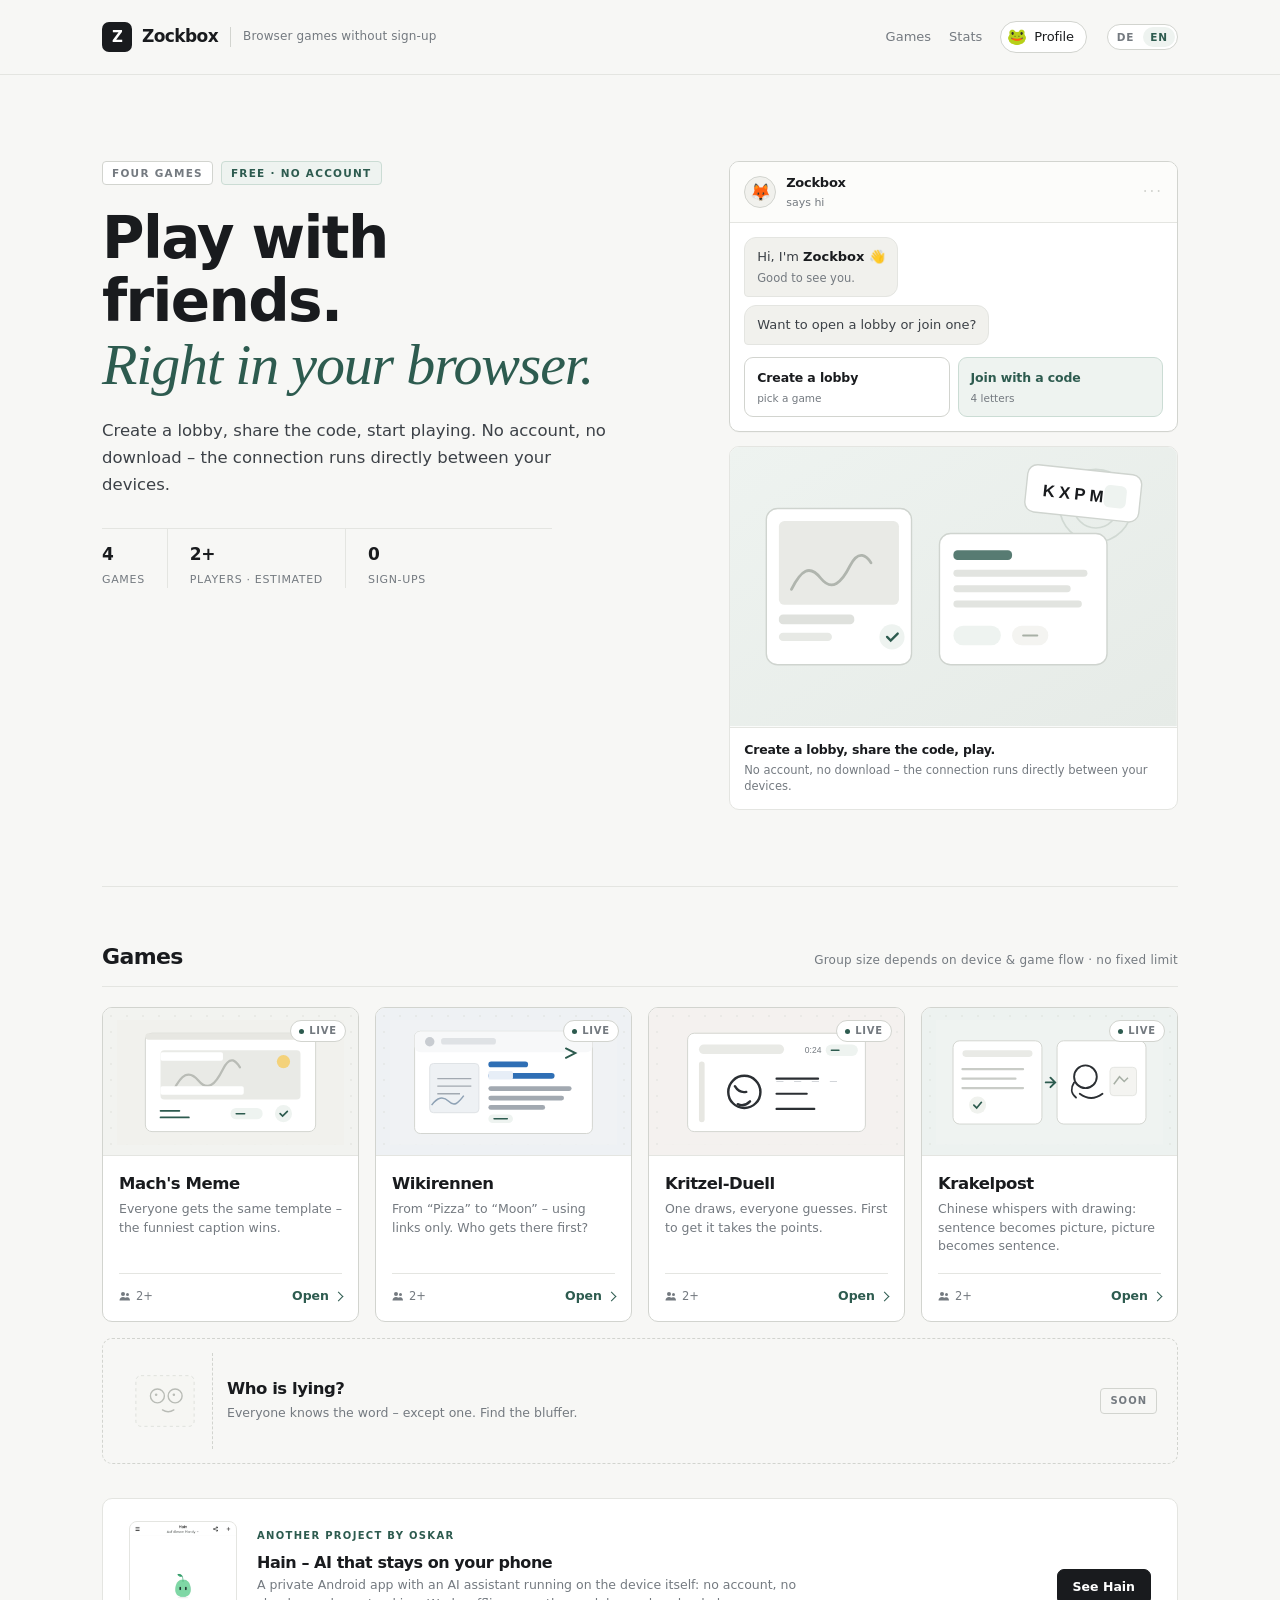
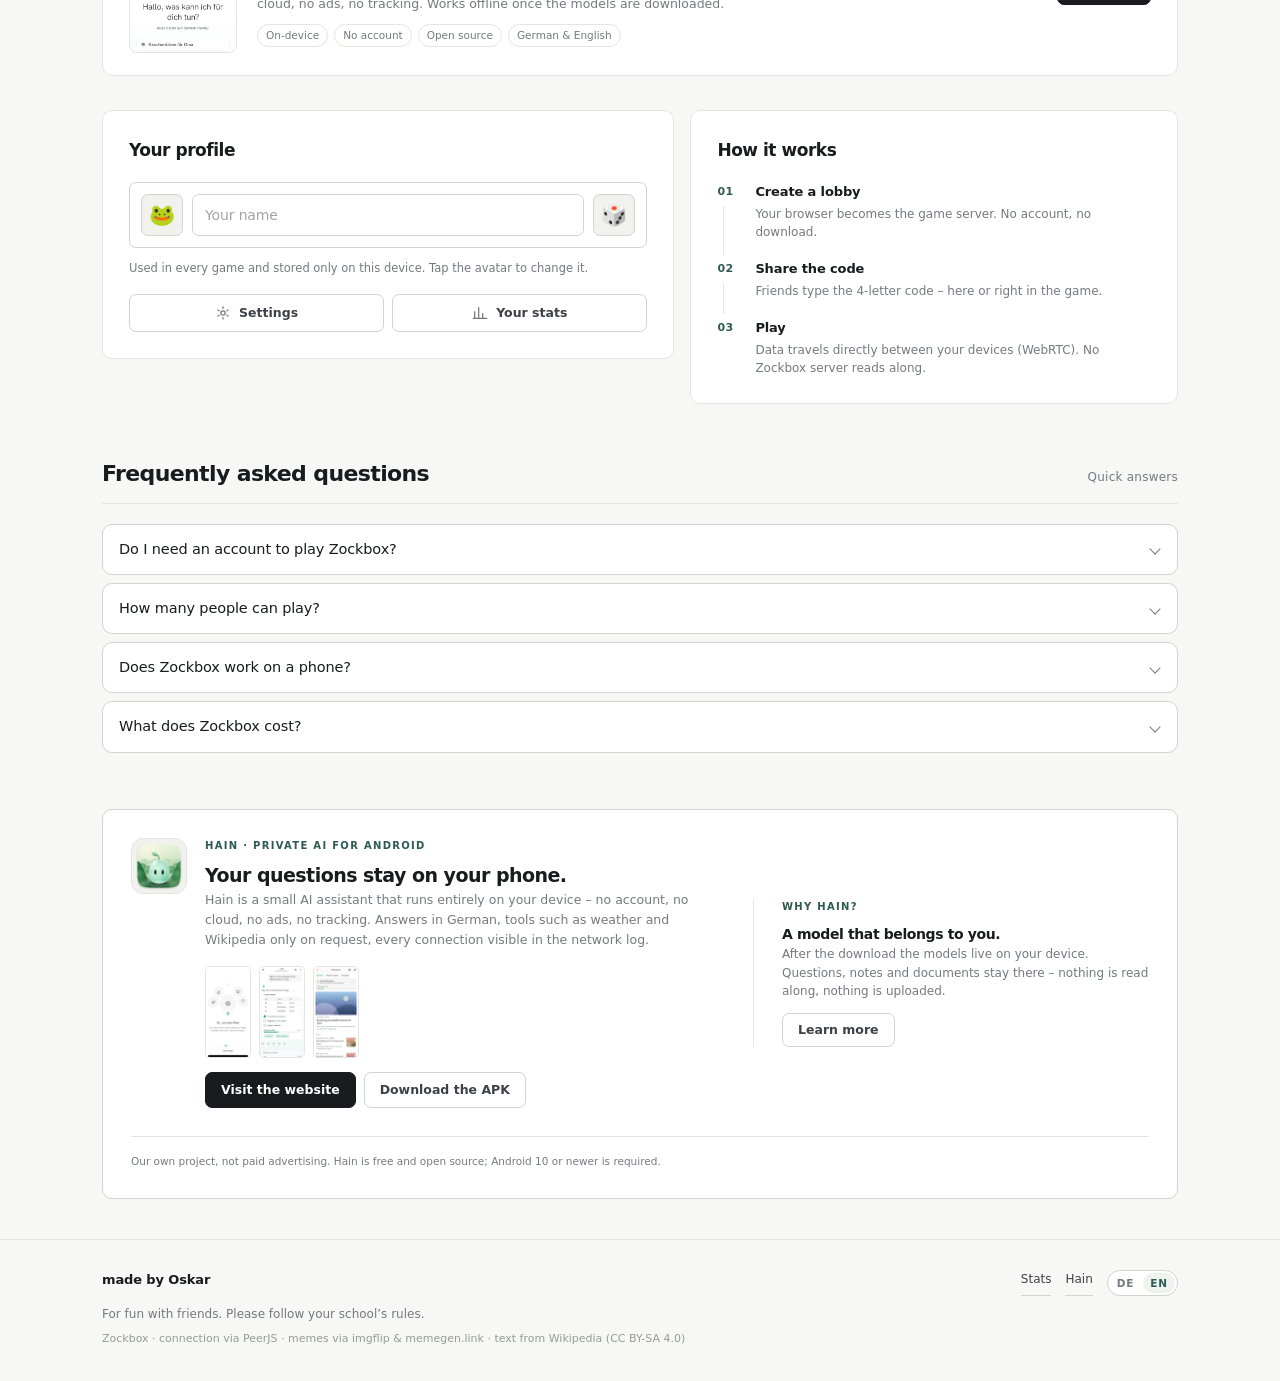
==== commit f3dacdca: "Zweisprachig nach Standort (DE/EN), SEO-Grundlagen und Sieg-Marke auf den Karten Co-authored-by: are" ====
--- a/index.html
+++ b/index.html
@@ -3,33 +3,90 @@
 <head>
   <meta charset="utf-8">
   <meta name="viewport" content="width=device-width, initial-scale=1, viewport-fit=cover">
-  <title>Zockbox – Gratis Browser-Spiele mit Freunden</title>
-  <meta name="description" content="Zockbox: kostenlose Multiplayer-Spiele im Browser – ohne Anmeldung, ohne Download. Made by Oskar.">
+  <title data-en="Zockbox – Free browser games with friends">Zockbox – Gratis Browser-Spiele mit Freunden</title>
+  <meta name="description" data-en="Zockbox: free multiplayer games in the browser – no sign-up, no download. Four party games for 2–8 phones, laptops or tablets. Made by Oskar." content="Zockbox: kostenlose Multiplayer-Spiele im Browser – ohne Anmeldung, ohne Download. Vier Partyspiele für 2–8 Handys, Laptops oder Tablets. Made by Oskar.">
+  <link rel="canonical" href="https://oskar26.github.io/zockbox/">
+  <link rel="alternate" hreflang="de" href="https://oskar26.github.io/zockbox/?lang=de">
+  <link rel="alternate" hreflang="en" href="https://oskar26.github.io/zockbox/?lang=en">
+  <link rel="alternate" hreflang="x-default" href="https://oskar26.github.io/zockbox/?lang=en">
   <meta name="theme-color" content="#f7f7f5">
   <meta name="color-scheme" content="light">
   <meta name="apple-mobile-web-app-capable" content="yes">
   <meta name="mobile-web-app-capable" content="yes">
   <meta name="apple-mobile-web-app-status-bar-style" content="default">
   <meta name="apple-mobile-web-app-title" content="Zockbox">
-  <meta property="og:title" content="Zockbox – Gratis Browser-Spiele mit Freunden">
-  <meta property="og:description" content="Lobby erstellen, Code teilen, zocken. Läuft auf Handy, iPad und Laptop.">
-  <meta property="og:image" content="assets/icon-512.png">
+  <meta property="og:type" content="website">
+  <meta property="og:site_name" content="Zockbox">
+  <meta property="og:url" content="https://oskar26.github.io/zockbox/">
+  <meta property="og:locale" content="de_DE">
+  <meta property="og:locale:alternate" content="en_US">
+  <meta property="og:title" data-en="Zockbox – Free browser games with friends" content="Zockbox – Gratis Browser-Spiele mit Freunden">
+  <meta property="og:description" data-en="Create a lobby, share the code, play. Works on phone, iPad and laptop." content="Lobby erstellen, Code teilen, zocken. Läuft auf Handy, iPad und Laptop.">
+  <meta property="og:image" content="https://oskar26.github.io/zockbox/assets/icon-512.png">
+  <meta name="twitter:card" content="summary_large_image">
   <link rel="manifest" href="manifest.webmanifest">
   <link rel="icon" type="image/png" sizes="32x32" href="assets/favicon-32.png">
   <link rel="icon" type="image/png" sizes="192x192" href="assets/icon-192.png">
   <link rel="icon" type="image/svg+xml" href="assets/favicon.svg">
   <link rel="apple-touch-icon" href="assets/apple-touch-icon.png">
   <link rel="preload" href="shared/fonts/Inter-Variable.woff2" as="font" type="font/woff2" crossorigin>
+  <script type="application/ld+json">
+  {
+    "@context": "https://schema.org",
+    "@type": "WebSite",
+    "name": "Zockbox",
+    "alternateName": "Zockbox Browser-Spiele",
+    "url": "https://oskar26.github.io/zockbox/",
+    "description": "Kostenlose Multiplayer-Partyspiele im Browser: Lobby erstellen, Code teilen, losspielen. Ohne Anmeldung, ohne Download.",
+    "inLanguage": ["de", "en"],
+    "publisher": { "@type": "Person", "name": "Oskar" },
+    "hasPart": [
+      { "@type": "VideoGame", "name": "Mach's Meme", "url": "https://oskar26.github.io/zockbox/games/machs-meme/" },
+      { "@type": "VideoGame", "name": "Wikirennen", "url": "https://oskar26.github.io/zockbox/games/wikirennen/" },
+      { "@type": "VideoGame", "name": "Kritzel-Duell", "url": "https://oskar26.github.io/zockbox/games/kritzel-duell/" },
+      { "@type": "VideoGame", "name": "Krakelpost", "url": "https://oskar26.github.io/zockbox/games/krakelpost/" }
+    ]
+  }
+  </script>
+  <script type="application/ld+json">
+  {
+    "@context": "https://schema.org",
+    "@type": "FAQPage",
+    "mainEntity": [
+      {
+        "@type": "Question",
+        "name": "Brauche ich ein Konto, um Zockbox zu spielen?",
+        "acceptedAnswer": { "@type": "Answer", "text": "Nein. Name und Avatar genügen, es gibt keine Anmeldung und keinen Download. Die Verbindung läuft direkt zwischen den Geräten (WebRTC)." }
+      },
+      {
+        "@type": "Question",
+        "name": "Wie viele Leute können mitspielen?",
+        "acceptedAnswer": { "@type": "Answer", "text": "Es gibt kein festes Limit. Richtwert sind 2 bis 8 Personen, je nach Spiel und Gerät des Hosts – große Runden funktionieren zum Beispiel bei Krakelpost gut." }
+      },
+      {
+        "@type": "Question",
+        "name": "Läuft Zockbox auf dem Handy?",
+        "acceptedAnswer": { "@type": "Answer", "text": "Ja, im Browser auf Android, iPhone, Tablet, Laptop und PC. In Safari und Chrome lässt sich die Seite zum Home-Bildschirm hinzufügen und startet dann wie eine App." }
+      },
+      {
+        "@type": "Question",
+        "name": "Was kostet Zockbox?",
+        "acceptedAnswer": { "@type": "Answer", "text": "Nichts. Alle vier Spiele sind kostenlos und werbefrei; es gibt keine Konten und keine Bezahlschranke." }
+      }
+    ]
+  }
+  </script>
   <link rel="stylesheet" href="shared/zockbox.css">
+  <script type="module">
+    // Sprache zuerst: Deutschland (und Österreich) Deutsch, alle anderen Englisch.
+    import { initI18n } from './shared/i18n.js';
+    initI18n();
+  </script>
   <script>
     // Bei aktivem Tarnmodus bleibt die Startseite frei von Werbung – auch schon
     // bevor die Module geladen sind (kein kurzes Aufblitzen).
     try { if (localStorage.getItem('zb_tarn_on') === '1') document.documentElement.classList.add('zb-ads-hidden'); } catch (e) {}
   </script>
-  <style>
-    .zb-ads-hidden .zx-promo-inline, .zb-ads-hidden .zx-promo-band,
-    .zb-ads-hidden .zx-modal, .zb-ads-hidden .zb-promo-chip { display: none !important; }
-  </style>
 </head>
 <body class="zx">
   <header class="zx-top">
@@ -41,7 +98,7 @@
       </a>
       <div class="zx-top-right">
         <a class="zx-top-link" href="#spiele">Spiele</a>
-        <a class="zx-top-link" href="https://github.com/oskar26" target="_blank" rel="noopener noreferrer">GitHub</a>
+        <a class="zx-top-link" href="statistik.html">Statistik</a>
         <a class="zx-tag" href="#profil" id="zbMe" aria-label="Dein Profil">
           <span class="zx-tag-hi">Hallo, ich bin</span>
           <span class="zx-tag-me"><span class="zx-tag-av" id="zbMeAv" aria-hidden="true">🐸</span><span class="zx-tag-name" id="zbMeName">Profil</span></span>
@@ -72,30 +129,60 @@
         </ul>
       </div>
 
-      <section class="zx-label" id="beitreten" aria-labelledby="joinTitle">
-        <div class="zx-label-head">
-          <h2 id="joinTitle">Mit Code beitreten</h2>
-          <span class="zx-label-meta">4 Buchstaben</span>
-        </div>
-        <form id="joinForm" class="zx-label-body" autocomplete="off" novalidate>
-          <div class="zx-join-row">
-            <label class="zx-tiles" for="joinCode">
-              <input id="joinCode" class="zx-code" type="text" inputmode="text" maxlength="4" autocapitalize="characters" autocorrect="off" spellcheck="false" enterkeyhint="go" aria-label="Lobby-Code (4 Buchstaben)">
-              <span class="zx-tile" aria-hidden="true"></span><span class="zx-tile" aria-hidden="true"></span><span class="zx-tile" aria-hidden="true"></span><span class="zx-tile" aria-hidden="true"></span>
-            </label>
-            <button id="joinGo" class="zx-go" type="submit">Los</button>
-          </div>
-          <div id="joinGame" class="zx-chips" role="group" aria-label="Spiel auswählen">
-            <button type="button" class="zx-chip" data-game="auto" title="Spiel automatisch erkennen">Auto</button>
-            <button type="button" class="zx-chip" data-game="machs-meme">Mach's Meme</button>
-            <button type="button" class="zx-chip" data-game="wikirennen">Wikirennen</button>
-            <button type="button" class="zx-chip" data-game="kritzel-duell">Kritzel-Duell</button>
-            <button type="button" class="zx-chip" data-game="krakelpost">Krakelpost</button>
-          </div>
-          <p id="joinStatus" class="zx-status hidden" aria-live="polite"></p>
-        </form>
-        <p class="zx-label-foot">Den Code bekommst du von der Person, die die Lobby erstellt hat.</p>
-      </section>
+      <div class="zx-hero-side">
+        <figure class="zx-chat">
+          <div class="zx-chat-bar">
+            <span class="zx-chat-av" aria-hidden="true">🦊</span>
+            <div><b id="zbChatName">Zockbox</b><span id="zbChatHi">sagt hallo</span></div>
+            <span class="zx-chat-dots" aria-hidden="true">···</span>
+          </div>
+          <div class="zx-chat-body">
+            <div class="zx-bubble in"><span class="zx-bubble-tag" id="zbChatHi2">Hallo, ich bin</span> <b id="zbChatName2">Zockbox</b> 👋<small>Schön, dass du da bist.</small></div>
+            <div class="zx-bubble in"><span>Willst du eine Lobby aufmachen oder einer beitreten?</span></div>
+            <div class="zx-chat-acts">
+              <a class="zx-chat-btn" href="#spiele"><span>Lobby erstellen</span><small>Spiel aussuchen</small></a>
+              <button type="button" class="zx-chat-btn zx-chat-btn-2" id="zbOpenJoin"><span>Mit Code beitreten</span><small>4 Buchstaben</small></button>
+            </div>
+          </div>
+        </figure>
+        <figure class="zx-photo">
+          <svg viewBox="0 0 320 200" role="presentation" aria-hidden="true">
+            <defs>
+              <linearGradient id="zxShot" x1="0" y1="0" x2="1" y2="1">
+                <stop offset="0" stop-color="#eef3f0"/><stop offset="1" stop-color="#e6ebe7"/>
+              </linearGradient>
+            </defs>
+            <rect width="320" height="200" fill="url(#zxShot)"/>
+            <g opacity=".5" fill="none" stroke="#b9c4bc" stroke-width="1.2">
+              <circle cx="262" cy="42" r="26"/><circle cx="262" cy="42" r="16"/>
+            </g>
+            <g transform="translate(26 44)">
+              <rect x="0" y="0" width="104" height="112" rx="8" fill="#fff" stroke="#cfd4cf"/>
+              <rect x="9" y="9" width="86" height="60" rx="4" fill="#e9eae6"/>
+              <path d="M18 58c7-14 13-18 21-8s15 3 21-9 12-7 15-2" fill="none" stroke="#b0b5ae" stroke-width="2" stroke-linecap="round"/>
+              <rect x="9" y="76" width="54" height="7" rx="3" fill="#dfe1dd"/>
+              <rect x="9" y="89" width="38" height="6" rx="3" fill="#e7e9e5"/>
+              <circle cx="90" cy="92" r="9" fill="#eef3f0"/><path d="M86.5 92l2.6 2.6 5-5" fill="none" stroke="#2d5b4f" stroke-width="1.7" stroke-linecap="round"/>
+            </g>
+            <g transform="translate(150 62)">
+              <rect x="0" y="0" width="120" height="94" rx="8" fill="#fff" stroke="#cfd4cf"/>
+              <rect x="10" y="12" width="42" height="7" rx="3" fill="#2d5b4f" opacity=".8"/>
+              <rect x="10" y="26" width="96" height="5" rx="2.5" fill="#e2e4e0"/>
+              <rect x="10" y="37" width="84" height="5" rx="2.5" fill="#e2e4e0"/>
+              <rect x="10" y="48" width="92" height="5" rx="2.5" fill="#e2e4e0"/>
+              <rect x="10" y="66" width="34" height="14" rx="7" fill="#eef3f0"/>
+              <rect x="52" y="66" width="26" height="14" rx="7" fill="#f4f4f1"/>
+              <path d="M60 73h10" stroke="#a8b0a6" stroke-width="1.6" stroke-linecap="round"/>
+            </g>
+            <g transform="translate(214 12) rotate(6)">
+              <rect x="0" y="0" width="82" height="34" rx="7" fill="#fff" stroke="#cfd4cf"/>
+              <text x="12" y="22" font-family="Inter, sans-serif" font-size="12" font-weight="600" fill="#191b1e" letter-spacing="3">KXPM</text>
+              <rect x="56" y="9" width="16" height="16" rx="4" fill="#eef3f0"/>
+            </g>
+          </svg>
+          <figcaption><b>Lobby erstellen, Code teilen, zocken.</b><span>Kein Konto, kein Download – die Verbindung läuft direkt zwischen euren Geräten.</span></figcaption>
+        </figure>
+      </div>
     </section>
 
     <div class="zx-sec" id="spiele">
@@ -107,58 +194,129 @@
       <a class="zx-box zx-c-meme" data-game="machs-meme" href="games/machs-meme/">
         <div class="zx-lid" aria-hidden="true">
           <span class="zx-art-num">01</span>
-          <span class="zx-art"><svg viewBox="0 0 64 64" fill="none" stroke="currentColor" stroke-width="1.7" stroke-linecap="round" stroke-linejoin="round"><rect x="7" y="12" width="50" height="36" rx="6"/><path d="M15 22h26M15 29h34M15 36h18"/><path d="M15 48l6 6v-6"/><circle cx="47" cy="39" r="3"/></svg></span>
+          <span class="zx-cover">
+            <svg viewBox="0 0 240 132" role="presentation">
+              <rect width="240" height="132" fill="#f1f1ed"/>
+              <rect x="30" y="14" width="180" height="104" rx="7" fill="#fff" stroke="#d2d4cf"/>
+              <rect x="30" y="14" width="180" height="7" rx="3.5" fill="#e7e7e2"/>
+              <rect x="46" y="32" width="148" height="52" rx="4" fill="#e9eae6"/>
+              <path d="M60 74c8-16 16-22 26-10s18 4 26-12 14-8 18-2" fill="none" stroke="#b9bcb6" stroke-width="2.4" stroke-linecap="round"/>
+              <circle cx="176" cy="44" r="7" fill="#f4d27a"/>
+              <rect x="46" y="34" width="66" height="9" rx="2" fill="#fff"/>
+              <rect x="46" y="70" width="88" height="9" rx="2" fill="#fff"/>
+              <g fill="none" stroke="#2d5b4f" stroke-width="1.8" stroke-linecap="round">
+                <path d="M46 96h20M46 103h30"/>
+              </g>
+              <g fill="#2d5b4f"><circle cx="176" cy="99" r="9" fill="#eef3f0"/><path d="M172.5 99l2.6 2.6 5-5" fill="none" stroke="#2d5b4f" stroke-width="1.8" stroke-linecap="round"/></g>
+              <rect x="120" y="93" width="34" height="12" rx="6" fill="#eef3f0"/>
+              <path d="M126 99h9" stroke="#2d5b4f" stroke-width="1.6" stroke-linecap="round"/>
+            </svg>
+          </span>
         </div>
         <div class="zx-box-body">
           <span class="zx-live">Live</span>
           <h3>Mach's Meme</h3>
           <p>Alle bekommen dieselbe Vorlage – die witzigste Caption gewinnt.</p>
-          <div class="zx-box-foot"><span class="zx-players" data-cap-game="machs-meme">2+</span><span class="zx-play">Öffnen</span></div>
+          <div class="zx-box-foot"><span class="zx-players" data-cap-game="machs-meme">2+</span><span class="zx-play" data-stat="machs-meme">Öffnen</span></div>
         </div>
       </a>
 
       <a class="zx-box zx-c-wiki" data-game="wikirennen" href="games/wikirennen/">
         <div class="zx-lid" aria-hidden="true">
           <span class="zx-art-num">02</span>
-          <span class="zx-art"><svg viewBox="0 0 64 64" fill="none" stroke="currentColor" stroke-width="1.7" stroke-linecap="round" stroke-linejoin="round"><path d="M12 46 26 27l14 9 12-21"/><circle cx="12" cy="46" r="4"/><circle cx="26" cy="27" r="4"/><circle cx="40" cy="36" r="4"/><circle cx="52" cy="15" r="4"/><path d="M26 27 22 12M40 36l10 14" opacity=".45"/></svg></span>
+          <span class="zx-cover">
+            <svg viewBox="0 0 240 132" role="presentation">
+              <rect width="240" height="132" fill="#f0f2f4"/>
+              <rect x="26" y="12" width="188" height="108" rx="6" fill="#fff" stroke="#d2d4cf"/>
+              <rect x="26" y="12" width="188" height="22" rx="6" fill="#f7f8f9"/>
+              <circle cx="42" cy="23" r="5" fill="#c8ccd1"/><rect x="54" y="19" width="58" height="7" rx="3" fill="#dfe2e5"/>
+              <rect x="42" y="46" width="52" height="52" rx="4" fill="#eef1f4" stroke="#dfe2e5"/>
+              <g stroke="#a2a9b1" stroke-width="1.4" fill="none"><path d="M50 62h36M50 70h36M50 78h24"/></g>
+              <path d="M44 90c6-8 12-10 18-4s10 2 16-6" stroke="#8fa2b5" stroke-width="1.6" fill="none"/>
+              <g fill="#2f6fb5"><rect x="104" y="44" width="42" height="6" rx="3"/><rect x="104" y="56" width="70" height="6" rx="3"/></g>
+              <rect x="104" y="54" width="26" height="9" rx="2" fill="#e7eef7"/>
+              <g fill="#a2a9b1"><rect x="104" y="70" width="88" height="5" rx="2.5"/><rect x="104" y="80" width="80" height="5" rx="2.5"/><rect x="104" y="90" width="60" height="5" rx="2.5"/></g>
+              <g><rect x="104" y="100" width="26" height="9" rx="4.5" fill="#eef3f0"/><path d="M110 104.5h14" stroke="#2d5b4f" stroke-width="1.6" stroke-linecap="round"/></g>
+              <path d="M186 30l10 5-10 5" fill="none" stroke="#2d5b4f" stroke-width="2" stroke-linecap="round"/>
+            </svg>
+          </span>
         </div>
         <div class="zx-box-body">
           <span class="zx-live">Live</span>
           <h3>Wikirennen</h3>
           <p>Von „Pizza“ zu „Mond“ – nur über Links. Wer ist zuerst am Ziel?</p>
-          <div class="zx-box-foot"><span class="zx-players" data-cap-game="wikirennen">2+</span><span class="zx-play">Öffnen</span></div>
+          <div class="zx-box-foot"><span class="zx-players" data-cap-game="wikirennen">2+</span><span class="zx-play" data-stat="wikirennen">Öffnen</span></div>
         </div>
       </a>
 
       <a class="zx-box zx-c-draw" data-game="kritzel-duell" href="games/kritzel-duell/">
         <div class="zx-lid" aria-hidden="true">
           <span class="zx-art-num">03</span>
-          <span class="zx-art"><svg viewBox="0 0 64 64" fill="none" stroke="currentColor" stroke-width="1.7" stroke-linecap="round" stroke-linejoin="round"><path d="M9 45c8-24 15-28 21-14s12 14 18-6 8-12 8-12"/><path d="M46 10l10 2-3 10" opacity=".5"/><circle cx="9" cy="45" r="2.5"/></svg></span>
+          <span class="zx-cover">
+            <svg viewBox="0 0 240 132" role="presentation">
+              <rect width="240" height="132" fill="#f4f1ef"/>
+              <rect x="26" y="14" width="188" height="104" rx="7" fill="#fff" stroke="#d2d4cf"/>
+              <rect x="38" y="26" width="90" height="10" rx="5" fill="#e9eae6"/>
+              <g font-family="Inter, sans-serif" font-size="9" fill="#747a80"><text x="150" y="35">0:24</text></g>
+              <g fill="none" stroke="#2b2f33" stroke-width="2.6" stroke-linecap="round" stroke-linejoin="round">
+                <circle cx="86" cy="76" r="17"/>
+                <path d="M76 70c3 5 7 7 12 6M92 86c-4 4-9 5-13 3"/>
+              </g>
+              <g fill="none" stroke="#2b2f33" stroke-width="2.2" stroke-linecap="round">
+                <path d="M120 62h44M120 78h32M120 94h40"/>
+              </g>
+              <g fill="#c8ccd1" font-family="Inter, sans-serif" font-size="13" letter-spacing="4">
+                <text x="120" y="62">_ _ _ _</text>
+              </g>
+              <g><rect x="172" y="26" width="34" height="12" rx="6" fill="#eef3f0"/><path d="M178 32h8" stroke="#2d5b4f" stroke-width="1.6" stroke-linecap="round"/></g>
+              <g fill="#e7e7e2"><rect x="38" y="44" width="6" height="64" rx="3"/></g>
+            </svg>
+          </span>
         </div>
         <div class="zx-box-body">
           <span class="zx-live">Live</span>
           <h3>Kritzel-Duell</h3>
           <p>Einer zeichnet, alle raten. Wer's zuerst erkennt, holt die Punkte.</p>
-          <div class="zx-box-foot"><span class="zx-players" data-cap-game="kritzel-duell">2+</span><span class="zx-play">Öffnen</span></div>
+          <div class="zx-box-foot"><span class="zx-players" data-cap-game="kritzel-duell">2+</span><span class="zx-play" data-stat="kritzel-duell">Öffnen</span></div>
         </div>
       </a>
 
       <a class="zx-box zx-c-post" data-game="krakelpost" href="games/krakelpost/">
         <div class="zx-lid" aria-hidden="true">
           <span class="zx-art-num">04</span>
-          <span class="zx-art"><svg viewBox="0 0 64 64" fill="none" stroke="currentColor" stroke-width="1.7" stroke-linecap="round" stroke-linejoin="round"><rect x="8" y="10" width="30" height="19" rx="3"/><rect x="26" y="35" width="30" height="19" rx="3"/><path d="M14 17h16M14 22h10M32 42h16M32 47h10"/><path d="M38 29v4m0 0-3-3m3 3 3-3"/></svg></span>
+          <span class="zx-cover">
+            <svg viewBox="0 0 240 132" role="presentation">
+              <rect width="240" height="132" fill="#eff3f1"/>
+              <rect x="18" y="22" width="94" height="88" rx="7" fill="#fff" stroke="#d2d4cf"/>
+              <rect x="28" y="32" width="74" height="7" rx="3.5" fill="#e9eae6"/>
+              <path d="M28 52h64M28 62h56M28 72h64" stroke="#c9ccc7" stroke-width="2.4" stroke-linecap="round"/>
+              <circle cx="44" cy="90" r="9" fill="#f0f2ee"/><path d="M40 90l3 3 5-6" fill="none" stroke="#2d5b4f" stroke-width="1.8" stroke-linecap="round"/>
+              <rect x="128" y="22" width="94" height="88" rx="7" fill="#fff" stroke="#d2d4cf"/>
+              <g fill="none" stroke="#2b2f33" stroke-width="2" stroke-linecap="round"><circle cx="158" cy="60" r="12"/><path d="M152 78c8 6 16 6 24 0"/><path d="M146 66c-4 6-3 12 2 16"/></g>
+              <rect x="184" y="50" width="28" height="30" rx="4" fill="#f4f4f1" stroke="#e4e5e1"/>
+              <path d="M188 68l6-8 5 5 4-4" stroke="#a8b0a6" stroke-width="1.6" fill="none"/>
+              <g stroke="#2d5b4f" stroke-width="2" fill="none" stroke-linecap="round"><path d="M116 66h10M121 61l5 5-5 5"/></g>
+              <rect x="112" y="26" width="16" height="80" rx="8" fill="#eff3f1" opacity=".0"/>
+            </svg>
+          </span>
         </div>
         <div class="zx-box-body">
           <span class="zx-live">Live</span>
           <h3>Krakelpost</h3>
           <p>Stille Post mit Zeichnen: Satz wird Bild, Bild wird Satz.</p>
-          <div class="zx-box-foot"><span class="zx-players" data-cap-game="krakelpost">2+</span><span class="zx-play">Öffnen</span></div>
+          <div class="zx-box-foot"><span class="zx-players" data-cap-game="krakelpost">2+</span><span class="zx-play" data-stat="krakelpost">Öffnen</span></div>
         </div>
       </a>
 
       <div class="zx-box zx-box-soon zx-c-lie" aria-disabled="true">
         <div class="zx-lid" aria-hidden="true">
-          <span class="zx-art"><svg viewBox="0 0 64 64" fill="none" stroke="currentColor" stroke-width="1.7" stroke-linecap="round" stroke-linejoin="round" stroke-dasharray="4 4"><rect x="10" y="10" width="44" height="44" rx="6"/><path d="M26 26a6 6 0 0 1 12 0c0 4-6 5-6 10" stroke-dasharray="none"/><circle cx="32" cy="45" r="1.5" fill="currentColor" stroke="none"/></svg></span>
+          <span class="zx-cover">
+            <svg viewBox="0 0 120 120" role="presentation">
+              <rect x="14" y="20" width="92" height="80" rx="8" fill="#f6f6f3" stroke="#d2d4cf" stroke-dasharray="5 5"/>
+              <g fill="none" stroke="#b9bcb6" stroke-width="2.2" stroke-linecap="round"><circle cx="48" cy="52" r="11"/><circle cx="76" cy="52" r="11"/><path d="M56 74c6 4 12 4 18 0"/></g>
+              <g fill="#b9bcb6"><circle cx="46" cy="50" r="2"/><circle cx="74" cy="50" r="2"/></g>
+            </svg>
+          </span>
         </div>
         <div class="zx-box-body">
           <h3>Wer lügt?</h3>
@@ -169,7 +327,7 @@
       </div>
     </section>
 
-    <!-- Werbung 1/4: ruhige Inline-Karte -->
+    <!-- Hinweis auf Hain: eigene App, keine Werbung von Dritten, immer sichtbar -->
     <aside class="zx-promo-inline zx-ads" aria-label="Hinweis auf die App Hain">
       <div class="zx-promo-thumb"><img src="assets/promo/shot-chat.webp" alt="Hain: Chat-Ansicht auf dem Handy" loading="lazy" width="108" height="132"></div>
       <div>
@@ -180,7 +338,6 @@
       </div>
       <div class="zx-promo-actions">
         <a class="zx-btn-primary" href="https://oskar26.github.io/hain/" target="_blank" rel="noopener noreferrer">Hain ansehen</a>
-        <a class="zx-btn-ghost" href="https://github.com/oskar26/hain" target="_blank" rel="noopener noreferrer">Quellcode</a>
       </div>
     </aside>
 
@@ -191,7 +348,7 @@
           <span id="phSaved" class="zx-saved" aria-live="polite">✓ gespeichert</span>
         </div>
         <div class="zx-nametag">
-          <div class="zx-nametag-hi"><b>Hallo</b><span>ich bin</span></div>
+          <div class="zx-nametag-hi"><b>Hallo, ich bin</b><span>so heißt du in allen Spielen</span></div>
           <div class="zx-prof-row">
             <button id="phAvatar" class="zx-avatar" type="button" aria-label="Avatar auswählen" aria-expanded="false" aria-controls="phAvatarGrid">🐸</button>
             <input id="phName" class="zx-input" type="text" maxlength="16" placeholder="Dein Name" autocomplete="nickname" enterkeyhint="done" aria-label="Dein Name">
@@ -201,16 +358,16 @@
         <div id="phAvatarGrid" class="zx-avatar-grid hidden" role="group" aria-label="Avatare"></div>
         <p class="zx-note">Gilt für alle Spiele und bleibt nur auf diesem Gerät. Tipp auf den Avatar zum Ändern.</p>
 
-        <details class="zx-settings" id="einstellungen">
-          <summary><span>Einstellungen</span><svg viewBox="0 0 24 24" aria-hidden="true"><path d="M6 9l6 6 6-6"/></svg></summary>
-          <div class="zx-set-body">
-            <div class="zx-set-row zx-set-row-sm">
-              <div class="zx-set-txt"><b>Werbung für Hain &amp; GitHub</b><span>Dezente Hinweise und gelegentlich ein kleines Pop-up. Hier dauerhaft abschaltbar.</span></div>
-              <button type="button" class="zx-switch" role="switch" id="zbAdsOn" aria-checked="true" aria-label="Werbung anzeigen"><i></i></button>
-            </div>
-            <div id="zbTarnSettings" class="zx-tarn-set"></div>
-          </div>
-        </details>
+        <div class="zx-profile-actions">
+          <button type="button" class="zx-btn-ghost zx-btn-wide" id="zbOpenSettings" aria-haspopup="dialog">
+            <svg viewBox="0 0 24 24" aria-hidden="true" width="16" height="16" fill="none" stroke="currentColor" stroke-width="1.9" stroke-linecap="round"><circle cx="12" cy="12" r="3.2"/><path d="M12 3v2.2M12 18.8V21M4.2 7.5l1.9 1.1M17.9 15.4l1.9 1.1M4.2 16.5l1.9-1.1M17.9 8.6l1.9-1.1"/></svg>
+            Einstellungen
+          </button>
+          <a class="zx-btn-ghost zx-btn-wide" href="statistik.html">
+            <svg viewBox="0 0 24 24" aria-hidden="true" width="16" height="16" fill="none" stroke="currentColor" stroke-width="1.9" stroke-linecap="round"><path d="M4 20V10M10 20V4M16 20v-7M22 20H2"/></svg>
+            Deine Statistik
+          </a>
+        </div>
       </section>
 
       <section class="zx-sheet zx-how" aria-labelledby="howTitle">
@@ -222,11 +379,34 @@
         </ol>
       </section>
     </div>
+
+    <section class="zx-faq" id="fragen" aria-labelledby="faqTitle">
+      <div class="zx-sec zx-faq-head">
+        <h2 id="faqTitle">Häufige Fragen</h2>
+        <span class="zx-sec-note">Kurz beantwortet</span>
+      </div>
+      <details class="zx-faq-i">
+        <summary>Brauche ich ein Konto, um Zockbox zu spielen?</summary>
+        <p>Nein. Name und Avatar genügen, es gibt keine Anmeldung und keinen Download. Die Verbindung läuft direkt zwischen den Geräten (WebRTC).</p>
+      </details>
+      <details class="zx-faq-i">
+        <summary>Wie viele Leute können mitspielen?</summary>
+        <p>Es gibt kein festes Limit. Richtwert sind 2 bis 8 Personen, je nach Spiel und Gerät des Hosts – große Runden funktionieren zum Beispiel bei Krakelpost gut.</p>
+      </details>
+      <details class="zx-faq-i">
+        <summary>Läuft Zockbox auf dem Handy?</summary>
+        <p>Ja, im Browser auf Android, iPhone, Tablet, Laptop und PC. In Safari und Chrome lässt sich die Seite zum Home-Bildschirm hinzufügen und startet dann wie eine App.</p>
+      </details>
+      <details class="zx-faq-i">
+        <summary>Was kostet Zockbox?</summary>
+        <p>Nichts. Alle vier Spiele sind kostenlos und werbefrei; es gibt keine Konten und keine Bezahlschranke.</p>
+      </details>
+    </section>
   </main>
 
-  <!-- Werbung 2/4: Banner direkt vor dem Footer, inkl. GitHub-Profil -->
+  <!-- Banner direkt vor dem Footer: Hain, ohne Nebenprojekte -->
   <div class="zx-wrap">
-    <section class="zx-promo-band zx-ads" aria-label="Hain und GitHub-Profil">
+    <section class="zx-promo-band zx-ads" aria-label="Hain">
       <div class="zx-band-main">
         <div class="zx-band-icon"><img src="assets/promo/hain-icon.webp" alt="Hain App-Icon" loading="lazy" width="56" height="56"></div>
         <div>
@@ -243,12 +423,12 @@
         </div>
       </div>
       <div class="zx-band-side">
-        <div class="zx-promo-eyebrow">Offene Projekte</div>
-        <h3>GitHub: @oskar26</h3>
-        <p>Zockbox, Hain und mehr – der komplette Quellcode liegt offen auf GitHub. Issues, Ideen und Beiträge sind willkommen.</p>
-        <a class="zx-btn-ghost" href="https://github.com/oskar26" target="_blank" rel="noopener noreferrer">Profil ansehen</a>
-      </div>
-      <div class="zx-band-legal">Eigene Projekte, keine bezahlte Werbung. Hain ist kostenlos und Open Source; für den Download ist Android 10 oder neuer nötig.</div>
+        <div class="zx-promo-eyebrow">Warum Hain?</div>
+        <h3>Ein Modell, das dir gehört.</h3>
+        <p>Die Modelle liegen nach dem Download auf dem Gerät. Fragen, Notizen und Dokumente bleiben dort – nichts wird mitgelesen, nichts hochgeladen.</p>
+        <a class="zx-btn-ghost" href="https://oskar26.github.io/hain/" target="_blank" rel="noopener noreferrer">Mehr erfahren</a>
+      </div>
+      <div class="zx-band-legal">Eigenes Projekt, keine bezahlte Werbung. Hain ist kostenlos und Open Source; für den Download ist Android 10 oder neuer nötig.</div>
     </section>
   </div>
 
@@ -260,15 +440,104 @@
         <p class="zx-foot-small">Zockbox · Verbindung über PeerJS · Memes über imgflip &amp; memegen.link · Texte aus Wikipedia (CC BY-SA 4.0)</p>
       </div>
       <div class="zx-foot-links">
-        <a href="https://github.com/oskar26" target="_blank" rel="noopener noreferrer">GitHub @oskar26</a>
-        <a href="https://github.com/oskar26/hain" target="_blank" rel="noopener noreferrer">Hain</a>
-        <a href="https://github.com/oskar26/zockbox" target="_blank" rel="noopener noreferrer">Quellcode</a>
+        <a href="statistik.html">Statistik</a>
+        <a href="https://oskar26.github.io/hain/" target="_blank" rel="noopener noreferrer">Hain</a>
       </div>
     </div>
   </footer>
+
+  <!-- Einstellungen: breites Pop-up statt Ausklappbereich -->
+  <div class="zx-modal zx-set-modal hidden" id="zbSettingsModal" role="dialog" aria-modal="true" aria-labelledby="zbSetTitle">
+    <div class="zx-modal-card zx-set-card">
+      <div class="zx-set-head">
+        <div>
+          <h2 id="zbSetTitle">Einstellungen</h2>
+          <p>Tarnmodus, Look und Hinweise – alles bleibt auf diesem Gerät.</p>
+        </div>
+        <button type="button" class="zx-x" id="zbCloseSettings" aria-label="Einstellungen schließen">×</button>
+      </div>
+      <div class="zx-set-cols">
+        <div class="zx-set-col">
+          <div class="zx-set-sub">Dein Profil</div>
+          <div class="zx-set-profile" id="zbSetProfile">
+            <div class="zx-nametag">
+              <div class="zx-prof-row">
+                <button id="phAvatar2" class="zx-avatar" type="button" aria-label="Avatar auswählen">🐸</button>
+                <input id="phName2" class="zx-input" type="text" maxlength="16" placeholder="Dein Name" autocomplete="nickname" aria-label="Dein Name">
+                <button id="phDice2" class="zx-dice" type="button" title="Zufälliger Name und Avatar" aria-label="Zufälliger Name und Avatar">🎲</button>
+              </div>
+            </div>
+            <div id="phAvatarGrid2" class="zx-avatar-grid hidden" role="group" aria-label="Avatare"></div>
+            <p class="zx-note">Gilt für alle Spiele. Wird nur in diesem Browser gespeichert.</p>
+          </div>
+
+          <div class="zx-set-sub">Hinweise</div>
+          <div class="zx-set-row zx-set-row-sm">
+            <div class="zx-set-txt"><b>Hain</b><span>Der Hinweis auf Hain gehört zur Zockbox und bleibt deshalb immer sichtbar – dezent, ohne Pop-ups und ohne Dritte.</span></div>
+            <button type="button" class="zx-switch" role="switch" id="zbAdsOn" aria-checked="true" aria-disabled="true" aria-label="Hinweis auf Hain (immer an)" disabled><i></i></button>
+          </div>
+          <p class="zx-set-hint">Im Tarnmodus werden die Hinweise automatisch ausgeblendet – so fällt nichts auf.</p>
+
+          <div class="zx-set-sub">Deine Zahlen</div>
+          <div class="zx-set-stats" id="zbMiniStats"></div>
+          <p class="zx-note">Partien, Siege und Plätze stehen ausführlich unter <a href="statistik.html">Statistik</a>.</p>
+        </div>
+        <div class="zx-set-col zx-set-col-main">
+          <div id="zbTarnSettings" class="zx-tarn-set"></div>
+        </div>
+      </div>
+    </div>
+  </div>
+
+  <!-- Untere Leiste: auf iPhone/iPad die zwei wichtigsten Knöpfe immer erreichbar -->
+  <!-- Mit Code beitreten: eigenes Pop-up -->
+  <div class="zx-modal zx-join-modal hidden" id="zbJoinModal" role="dialog" aria-modal="true" aria-labelledby="joinTitle">
+    <div class="zx-modal-card zx-join-card">
+      <div class="zx-join-head">
+        <div>
+          <h2 id="joinTitle">Mit Code beitreten</h2>
+          <p>Den Code bekommst du von der Person, die die Lobby erstellt hat.</p>
+        </div>
+        <button type="button" class="zx-x" id="zbCloseJoin" aria-label="Schließen">×</button>
+      </div>
+      <form id="joinForm" class="zx-join-form" autocomplete="off" novalidate>
+        <div class="zx-join-row">
+          <label class="zx-tiles" for="joinCode">
+            <input id="joinCode" class="zx-code" type="text" inputmode="text" maxlength="4" autocapitalize="characters" autocorrect="off" spellcheck="false" enterkeyhint="go" aria-label="Lobby-Code (4 Buchstaben)">
+            <span class="zx-tile" aria-hidden="true"></span><span class="zx-tile" aria-hidden="true"></span><span class="zx-tile" aria-hidden="true"></span><span class="zx-tile" aria-hidden="true"></span>
+          </label>
+          <button id="joinGo" class="zx-go" type="submit">Los</button>
+        </div>
+        <div id="joinGame" class="zx-chips" role="group" aria-label="Spiel auswählen">
+          <button type="button" class="zx-chip" data-game="auto" title="Spiel automatisch erkennen">Auto</button>
+          <button type="button" class="zx-chip" data-game="machs-meme">Mach's Meme</button>
+          <button type="button" class="zx-chip" data-game="wikirennen">Wikirennen</button>
+          <button type="button" class="zx-chip" data-game="kritzel-duell">Kritzel-Duell</button>
+          <button type="button" class="zx-chip" data-game="krakelpost">Krakelpost</button>
+        </div>
+        <p id="joinStatus" class="zx-status hidden" aria-live="polite"></p>
+      </form>
+    </div>
+  </div>
+
+  <nav class="zx-dock" aria-label="Schnellzugriff">
+    <a href="#spiele" class="zx-dock-a">
+      <svg viewBox="0 0 24 24" aria-hidden="true" fill="none" stroke="currentColor" stroke-width="1.8" stroke-linecap="round" stroke-linejoin="round"><rect x="3" y="4" width="18" height="16" rx="3"/><path d="M8 12h3M9.5 10.5v3M15.5 11h.01M17.5 13h.01"/></svg>
+      Spiele
+    </a>
+    <button type="button" class="zx-dock-a" id="zbDockSettings">
+      <svg viewBox="0 0 24 24" aria-hidden="true" fill="none" stroke="currentColor" stroke-width="1.8" stroke-linecap="round"><circle cx="12" cy="12" r="3.2"/><path d="M12 3v2.2M12 18.8V21M4.2 7.5l1.9 1.1M17.9 15.4l1.9 1.1M4.2 16.5l1.9-1.1M17.9 8.6l1.9-1.1"/></svg>
+      Einstellungen
+    </button>
+    <a href="statistik.html" class="zx-dock-a">
+      <svg viewBox="0 0 24 24" aria-hidden="true" fill="none" stroke="currentColor" stroke-width="1.9" stroke-linecap="round"><path d="M4 20V10M10 20V4M16 20v-7M22 20H2"/></svg>
+      Statistik
+    </a>
+  </nav>
 
   <script type="module" src="shared/tarnung.js"></script>
   <script type="module" src="shared/promo.js"></script>
+  <script type="module" src="shared/stats.js"></script>
   <script type="module" src="shared/hub.js"></script>
 </body>
 </html>
--- a/shared/zockbox.css
+++ b/shared/zockbox.css
@@ -104,6 +104,27 @@
 .zb-sig { font: 600 15px/1.2 var(--font-display); color: var(--text); }
 .zb-sig b { background: linear-gradient(90deg, var(--violet), var(--pink)); -webkit-background-clip: text; background-clip: text; color: transparent; font-weight: 800; }
 
+
+/* ---------- Häufige Fragen (sichtbar, damit die FAQ-Auszeichnung zulässig ist) ---------- */
+.zx-faq { margin-top: 34px; }
+.zx-faq-head { margin-bottom: 12px; }
+.zx-faq-i {
+  border: 1px solid var(--line-2); border-radius: 10px; background: var(--surface);
+  padding: 0 16px; margin-bottom: 8px;
+}
+.zx-faq-i summary {
+  cursor: pointer; list-style: none; padding: 13px 0; font-size: 14.5px; font-weight: 500;
+  letter-spacing: -.01em; display: flex; align-items: center; justify-content: space-between; gap: 12px;
+}
+.zx-faq-i summary::-webkit-details-marker { display: none; }
+.zx-faq-i summary::after {
+  content: ''; width: 7px; height: 7px; flex: none; margin-right: 2px;
+  border-right: 1.7px solid var(--muted); border-bottom: 1.7px solid var(--muted);
+  transform: rotate(45deg); transition: transform .18s;
+}
+.zx-faq-i[open] summary::after { transform: rotate(-135deg); }
+.zx-faq-i p { margin: 0 0 14px; color: var(--ink-2); font-size: 13.5px; line-height: 1.65; max-width: 62em; }
+
 /* ---------- Toast ---------- */
 .toast {
   position: fixed; left: 50%; bottom: calc(20px + env(safe-area-inset-bottom)); transform: translateX(-50%); z-index: 50;
@@ -304,6 +325,64 @@
 .zx-status[data-kind="wait"] { background: var(--warm); }
 .zx-label-foot { padding: 0 22px 20px; margin: -4px 0 0; font-size: 12px; color: var(--muted); }
 
+/* ---------- Hero: Chat-Karte („Hallo, ich bin …“) + Foto ---------- */
+.zx-hero-side { display: grid; gap: 14px; align-content: start; min-width: 0; }
+.zx-chat {
+  margin: 0; background: var(--surface); border: 1px solid var(--line-2);
+  border-radius: var(--r); overflow: hidden; box-shadow: 0 1px 0 rgba(25, 27, 30, .02);
+}
+.zx-chat-bar {
+  display: flex; align-items: center; gap: 10px; padding: 11px 14px;
+  border-bottom: 1px solid var(--line); background: #fcfcfa;
+}
+.zx-chat-av {
+  width: 32px; height: 32px; flex: none; display: grid; place-items: center; font-size: 17px;
+  background: var(--warm); border: 1px solid var(--line-2); border-radius: 50%;
+  font-family: 'Apple Color Emoji', 'Segoe UI Emoji', 'Noto Color Emoji', var(--font-body);
+}
+.zx-chat-bar div { display: flex; flex-direction: column; min-width: 0; }
+.zx-chat-bar b { font-size: 13px; font-weight: 600; letter-spacing: -.02em; white-space: nowrap; overflow: hidden; text-overflow: ellipsis; }
+.zx-chat-bar span:not(.zx-chat-av):not(.zx-chat-dots) { font-size: 11px; color: var(--muted); }
+.zx-chat-dots { margin-left: auto; color: var(--line-2); letter-spacing: 2px; font-size: 15px; }
+.zx-chat-body { display: grid; gap: 8px; padding: 14px; }
+.zx-bubble {
+  position: relative; justify-self: start; max-width: 92%;
+  padding: 9px 12px; border-radius: 12px 12px 12px 4px;
+  background: var(--warm); border: 1px solid var(--line);
+  font-size: 13px; line-height: 1.5; color: var(--ink-2);
+}
+.zx-bubble b { color: var(--ink); font-weight: 600; }
+.zx-bubble small { display: block; margin-top: 3px; color: var(--muted); font-size: 11.5px; }
+.zx-bubble-tag { color: var(--ink-2); }
+.zx-chat-acts { display: grid; grid-template-columns: 1fr 1fr; gap: 8px; margin-top: 4px; }
+.zx-chat-btn {
+  display: flex; flex-direction: column; gap: 2px; padding: 10px 12px; text-align: left;
+  background: var(--surface); border: 1px solid var(--line-2); border-radius: 9px;
+  transition: border-color .15s, background .15s;
+}
+.zx-chat-btn:hover { border-color: #a8b0a6; background: #fff; }
+.zx-chat-btn span { font-size: 12.5px; font-weight: 600; color: var(--ink); letter-spacing: -.01em; }
+.zx-chat-btn small { font-size: 10.5px; color: var(--muted); }
+.zx-chat-btn-2 { border-color: #cbdcd4; background: var(--accent-soft); }
+.zx-chat-btn-2 span { color: var(--accent); }
+.zx-chat-btn-2:hover { background: #e6efe9; }
+
+.zx-photo { margin: 0; border: 1px solid var(--line); border-radius: var(--r); overflow: hidden; background: var(--surface); }
+.zx-photo svg { display: block; width: 100%; height: auto; }
+.zx-photo figcaption { display: flex; flex-direction: column; gap: 2px; padding: 12px 14px 14px; border-top: 1px solid var(--line); }
+.zx-photo figcaption b { font-size: 12.5px; font-weight: 600; letter-spacing: -.015em; }
+.zx-photo figcaption span { font-size: 11.5px; color: var(--muted); line-height: 1.45; }
+
+/* Beitreten-Pop-up */
+.zx-join-card { width: min(520px, 100%); padding: 0; overflow: hidden; }
+.zx-join-head { display: flex; align-items: flex-start; gap: 14px; padding: 20px 20px 14px; border-bottom: 1px solid var(--line); }
+.zx-join-head h2 { font-size: 17px; letter-spacing: -.025em; }
+.zx-join-head p { margin: 4px 0 0; font-size: 12px; color: var(--muted); line-height: 1.45; }
+.zx-join-head .zx-x { margin-left: auto; }
+.zx-join-form { padding: 18px 20px 20px; }
+.zx-join-form .zx-chips { margin-top: 14px; }
+.zx-join-form .zx-status { margin-bottom: 0; }
+
 /* ---------- Abschnitt ---------- */
 .zx-sec {
   display: flex; align-items: baseline; justify-content: space-between; gap: 16px;
@@ -329,8 +408,13 @@
 .zx-lid::before {
   content: ''; position: absolute; inset: 0; pointer-events: none;
   background-image: radial-gradient(#cfd2cb 1px, transparent 1px);
-  background-size: 16px 16px; opacity: .38;
-}
+  background-size: 16px 16px; opacity: .26;
+}
+/* Cover: kleine gezeichnete Szenen statt einzelner Symbole – gleicher Look
+   wie Meme, Wikipedia, Tafel und Notizblock im Rest der Seite. */
+.zx-cover { position: relative; display: block; width: 100%; height: 100%; padding: 12px 14px; }
+.zx-cover svg { width: 100%; height: 100%; display: block; }
+.zx-lid .zx-cover { max-width: 260px; }
 .zx-art { position: relative; width: 74px; height: 74px; color: var(--ink-2); }
 .zx-art svg { width: 100%; height: 100%; display: block; }
 .zx-art svg [stroke] { stroke: currentColor; }
@@ -353,6 +437,15 @@
           mask: url("data:image/svg+xml,%3Csvg xmlns='http://www.w3.org/2000/svg' viewBox='0 0 24 24'%3E%3Ccircle cx='8' cy='8' r='4'/%3E%3Ccircle cx='17' cy='9' r='3'/%3E%3Cpath d='M1 21c0-4 3-7 7-7s7 3 7 7zM14 21c0-2-.6-4-1.8-5.4 1.4-.9 3-1.3 4.8-1 3 .5 5 3 5 6.4z'/%3E%3C/svg%3E") center / contain no-repeat;
 }
 .zx-play { display: inline-flex; align-items: center; gap: 6px; font-size: 12.5px; font-weight: 600; color: var(--accent); }
+.zx-play-win { gap: 8px; }
+
+.zx-win-badge {
+  display: inline-flex; align-items: center; gap: 3px; height: 18px; padding: 0 6px; margin-left: auto;
+  border-radius: 999px; background: var(--accent-soft); color: var(--accent);
+  font-size: 10px; font-weight: 600; letter-spacing: .02em; white-space: nowrap;
+  margin-right: 8px;
+}
+.zx-win-badge::before { content: '🏆'; font-size: 9px; line-height: 1; }
 .zx-play::after {
   content: ''; width: 6px; height: 6px; flex: none;
   border-top: 1.6px solid currentColor; border-right: 1.6px solid currentColor;
@@ -379,12 +472,14 @@
   border-radius: 4px; font-size: 10px; font-weight: 600; letter-spacing: .1em;
   text-transform: uppercase; color: var(--muted); white-space: nowrap;
 }
-/* Covers: nur noch sehr dezente Tönungen */
+/* Covers: sehr dezente Tönungen, das Bild bringt die Details */
 .zx-c-meme .zx-lid { background: #f2f3f0; }
-.zx-c-wiki .zx-lid { background: #f0f2f4; }
+.zx-c-wiki .zx-lid { background: #eef1f4; }
 .zx-c-draw .zx-lid { background: #f4f1ef; }
-.zx-c-post .zx-lid { background: #eff3f1; }
+.zx-c-post .zx-lid { background: #edf2f0; }
 .zx-c-lie  .zx-lid { background: transparent; }
+.zx-box-soon .zx-cover { padding: 0; max-width: 76px; }
+.zx-box-soon .zx-cover svg { width: 100%; height: 100%; }
 
 /* ---------- Werbung: ruhige Inline-Karte ---------- */
 .zx-promo-inline {
@@ -453,8 +548,49 @@
 .zx-avatar-grid button:hover { background: var(--surface); }
 .zx-avatar-grid button[aria-pressed="true"] { background: var(--surface); border-color: var(--accent); }
 .zx-note { margin: 12px 0 0; font-size: 11.5px; color: var(--muted); line-height: 1.5; }
-
-/* ---------- Einstellungen ---------- */
+.zx-note a { color: var(--accent); border-bottom: 1px solid #cbdcd4; }
+.zx-profile-actions { display: flex; flex-wrap: wrap; gap: 8px; margin-top: 16px; }
+.zx-btn-wide { flex: 1 1 160px; height: 38px; gap: 8px; }
+.zx-btn-wide svg { opacity: .7; }
+
+/* ---------- Einstellungen im Pop-up ---------- */
+.zx-set-modal { place-items: center; padding: 20px; z-index: 96; }
+.zx-set-card {
+  width: min(1000px, 100%); max-height: min(88vh, 900px); padding: 0; overflow: hidden;
+  display: flex; flex-direction: column; border-radius: 14px;
+}
+.zx-set-head {
+  display: flex; align-items: flex-start; gap: 16px; padding: 20px 22px 16px;
+  border-bottom: 1px solid var(--line); background: var(--surface); flex: none;
+}
+.zx-set-head h2 { font-size: 19px; letter-spacing: -.03em; }
+.zx-set-head p { margin: 3px 0 0; font-size: 12px; color: var(--muted); }
+.zx-set-head .zx-x { margin-left: auto; width: 32px; height: 32px; font-size: 17px; }
+.zx-set-cols { display: grid; grid-template-columns: minmax(0, 1fr); gap: 0; overflow: auto; }
+.zx-set-col { padding: 18px 22px 24px; display: grid; gap: 12px; align-content: start; min-width: 0; }
+.zx-set-col-main { border-top: 1px solid var(--line); }
+.zx-set-profile .zx-nametag { margin-bottom: 0; }
+.zx-mini-stats { display: flex; gap: 18px; }
+.zx-looks { display: grid; gap: 8px; grid-template-columns: minmax(0, 1fr); }
+.zx-look {
+  position: relative; display: flex; align-items: center; gap: 11px; text-align: left;
+  padding: 11px 12px; background: var(--surface); border: 1px solid var(--line-2);
+  border-radius: 9px; transition: border-color .15s, background .15s;
+}
+.zx-look:hover { border-color: #a8b0a6; background: #fff; }
+.zx-look-ic { width: 40px; height: 40px; flex: none; display: grid; place-items: center; border-radius: 9px; background: var(--warm); border: 1px solid var(--line); }
+.zx-look-ic img { width: 26px; height: 26px; display: block; }
+.zx-look-tx { display: flex; flex-direction: column; gap: 1px; min-width: 0; }
+.zx-look-tx b { font-size: 13px; font-weight: 600; letter-spacing: -.01em; }
+.zx-look-tx small { font-size: 11px; color: var(--muted); line-height: 1.35; }
+.zx-look-tick { position: absolute; right: 11px; top: 50%; transform: translateY(-50%); font-size: 13px; color: var(--accent); opacity: 0; }
+.zx-look.on { border-color: var(--accent); background: var(--accent-soft); }
+.zx-look.on .zx-look-tick { opacity: 1; }
+.zx-tarn-opts.dim { opacity: .62; }
+.zx-set-row-lead { background: var(--accent-soft); border-color: #cbdcd4; padding: 15px 16px; }
+.zx-set-row-lead .zx-set-txt b { font-size: 14px; }
+
+/* ---------- Einstellungen (alte Bausteine, weiter genutzt) ---------- */
 .zx-settings { margin-top: 20px; border-top: 1px solid var(--line); }
 .zx-settings summary {
   list-style: none; display: flex; align-items: center; justify-content: space-between; gap: 10px;
@@ -479,6 +615,8 @@
 .zx-switch i { position: absolute; left: 2px; top: 2px; width: 17px; height: 17px; border-radius: 50%; background: #fff; box-shadow: 0 1px 2px rgba(0,0,0,.15); transition: transform .16s; }
 .zx-switch[aria-checked="true"] { background: var(--accent); border-color: var(--accent); }
 .zx-switch[aria-checked="true"] i { transform: translateX(17px); }
+.zx-switch[disabled], .zx-switch[aria-disabled="true"] { opacity: .5; cursor: not-allowed; }
+.zx-set-row:has(.zx-switch[disabled]) { background: var(--warm); }
 .zx-tarn-set, .zx-tarn-opts { display: grid; gap: 14px; }
 .zx-tarn-opts { padding: 14px; border: 1px solid var(--line); border-radius: var(--r-sm); background: var(--surface); }
 .zx-set-block { display: grid; gap: 3px; min-width: 0; }
@@ -604,6 +742,29 @@
 .zx-modal-dismiss:hover { color: var(--ink); }
 .zx-modal-hint { margin: 10px 0 0; font-size: 10.5px; color: #9ba09d; }
 
+/* ---------- Untere Leiste (nur iPhone/iPad) ---------- */
+.zx-dock { display: none; }
+@media (max-width: 899px) and (pointer: coarse) {
+  .zx-dock {
+    position: fixed; left: 0; right: 0; bottom: 0; z-index: 40;
+    display: grid; grid-template-columns: repeat(3, 1fr);
+    padding: 5px 8px calc(6px + env(safe-area-inset-bottom));
+    background: rgba(255, 255, 255, .94);
+    -webkit-backdrop-filter: saturate(150%) blur(12px); backdrop-filter: saturate(150%) blur(12px);
+    border-top: 1px solid var(--line);
+  }
+  .zx-dock-a {
+    display: flex; flex-direction: column; align-items: center; gap: 3px;
+    padding: 7px 4px; border: 0; background: none; border-radius: 9px;
+    font: 500 10.5px/1.1 var(--font-body); color: var(--ink-2); letter-spacing: -.01em;
+  }
+  .zx-dock-a svg { width: 21px; height: 21px; }
+  .zx-dock-a:active { background: var(--warm); }
+  .zx-dock-a[href="statistik.html"] { color: var(--accent); }
+  body.zx { padding-bottom: calc(66px + env(safe-area-inset-bottom)); }
+  .zx-set-modal { padding-bottom: calc(76px + env(safe-area-inset-bottom)); }
+}
+
 /* ---------- 404 ---------- */
 .zx-404 { min-height: 60vh; display: grid; place-items: center; text-align: center; padding: 60px 0; }
 .zx-404-big { font-size: clamp(72px, 18vw, 140px); font-weight: 600; letter-spacing: -.07em; line-height: 1; color: var(--line-2); }
@@ -625,6 +786,12 @@
   .zx-brand-sub { display: inline; }
   .zx-avatar-grid { grid-template-columns: repeat(10, 1fr); }
   .zx-box-soon { flex-direction: row; }
+}
+@media (min-width: 900px) {
+  .zx-set-cols { grid-template-columns: minmax(0, .82fr) minmax(0, 1.18fr); }
+  .zx-set-col-main { border-top: 0; border-left: 1px solid var(--line); }
+  .zx-looks { grid-template-columns: minmax(0, 1fr); }
+  .zx-set-modal { padding: 28px; }
 }
 @media (min-width: 780px) {
   .zx-top-in { height: 74px; }
@@ -645,7 +812,9 @@
   .zx-lead { font-size: 16.5px; }
 }
 @media (max-width: 620px) {
-  .zx-hero { padding: 44px 0 42px; gap: 34px; }
+  .zx-hero { padding: 36px 0 38px; gap: 26px; }
+  .zx-chat-body { padding: 12px; }
+  .zx-chat-acts { grid-template-columns: 1fr; }
   .zx-facts li { padding-right: 14px; margin-right: 14px; }
   .zx-label-body, .zx-label-head { padding-left: 16px; padding-right: 16px; }
   .zx-label-foot { padding-left: 16px; padding-right: 16px; }
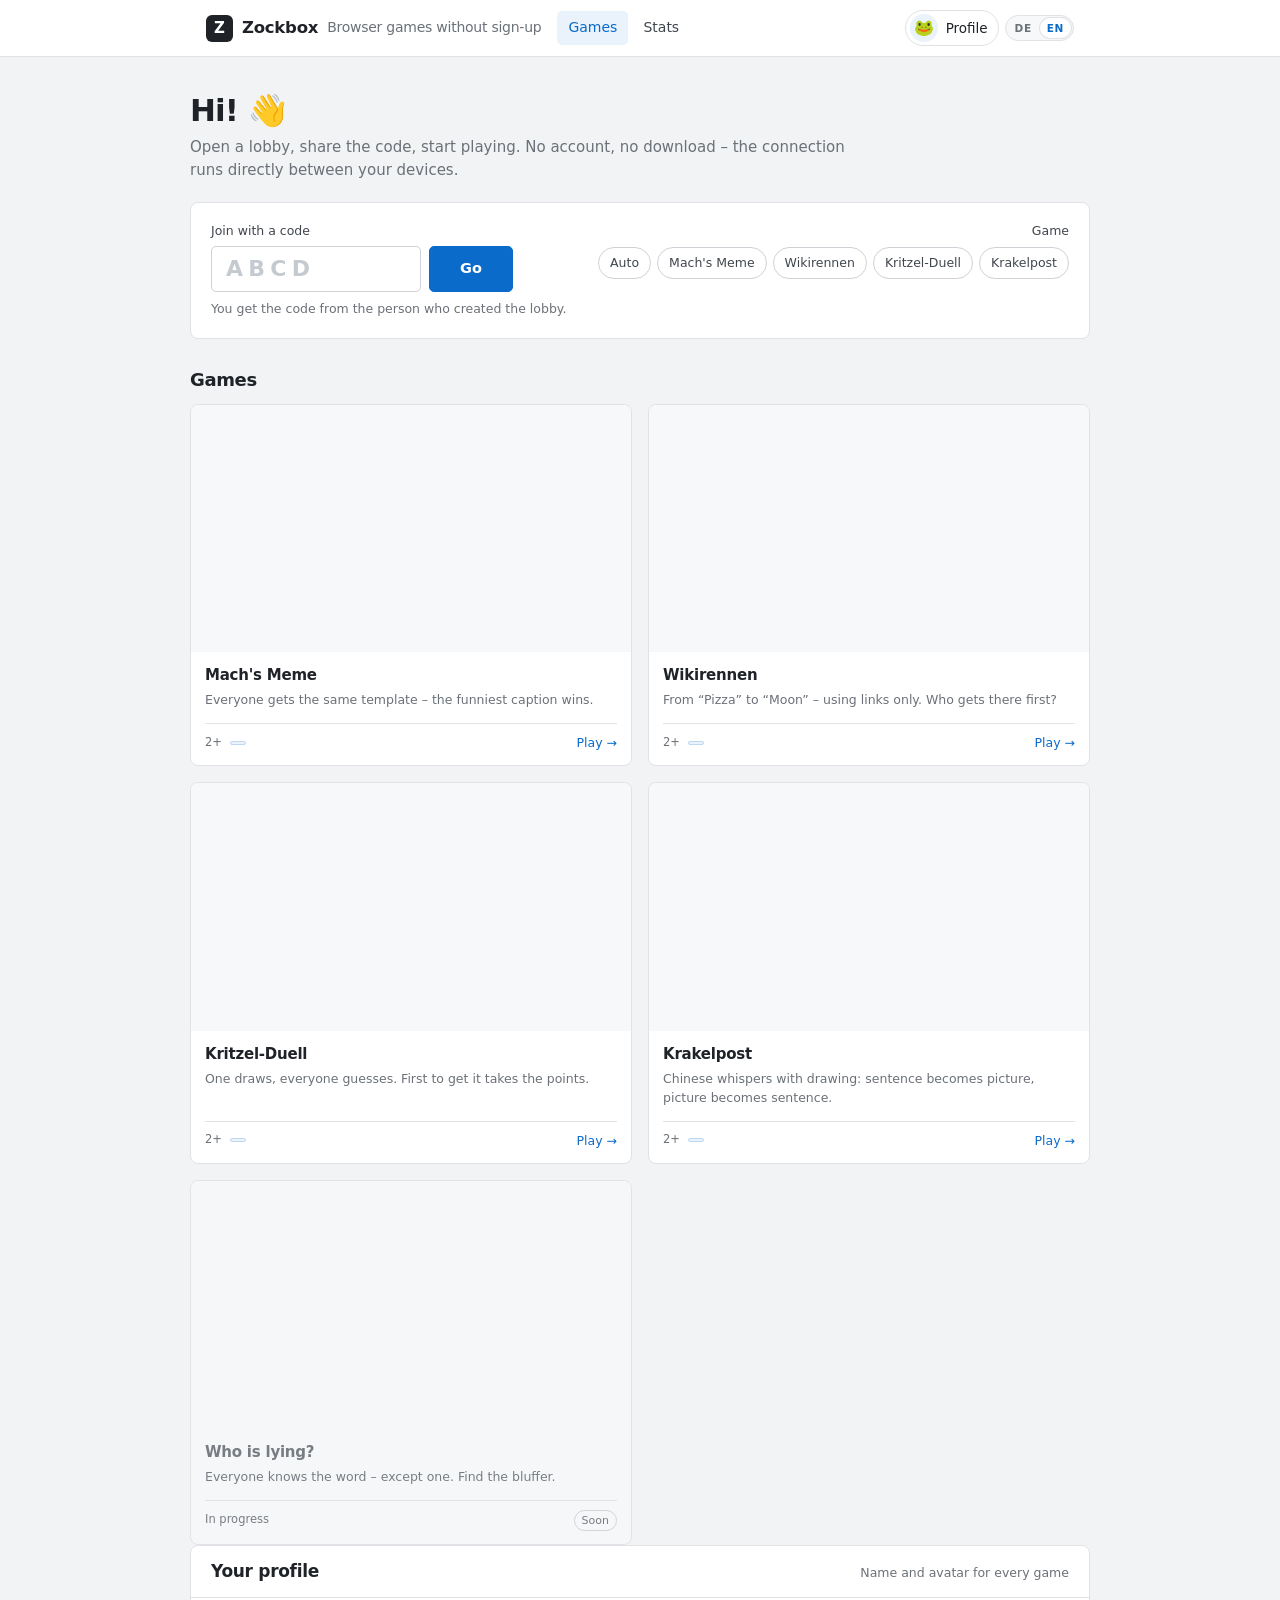
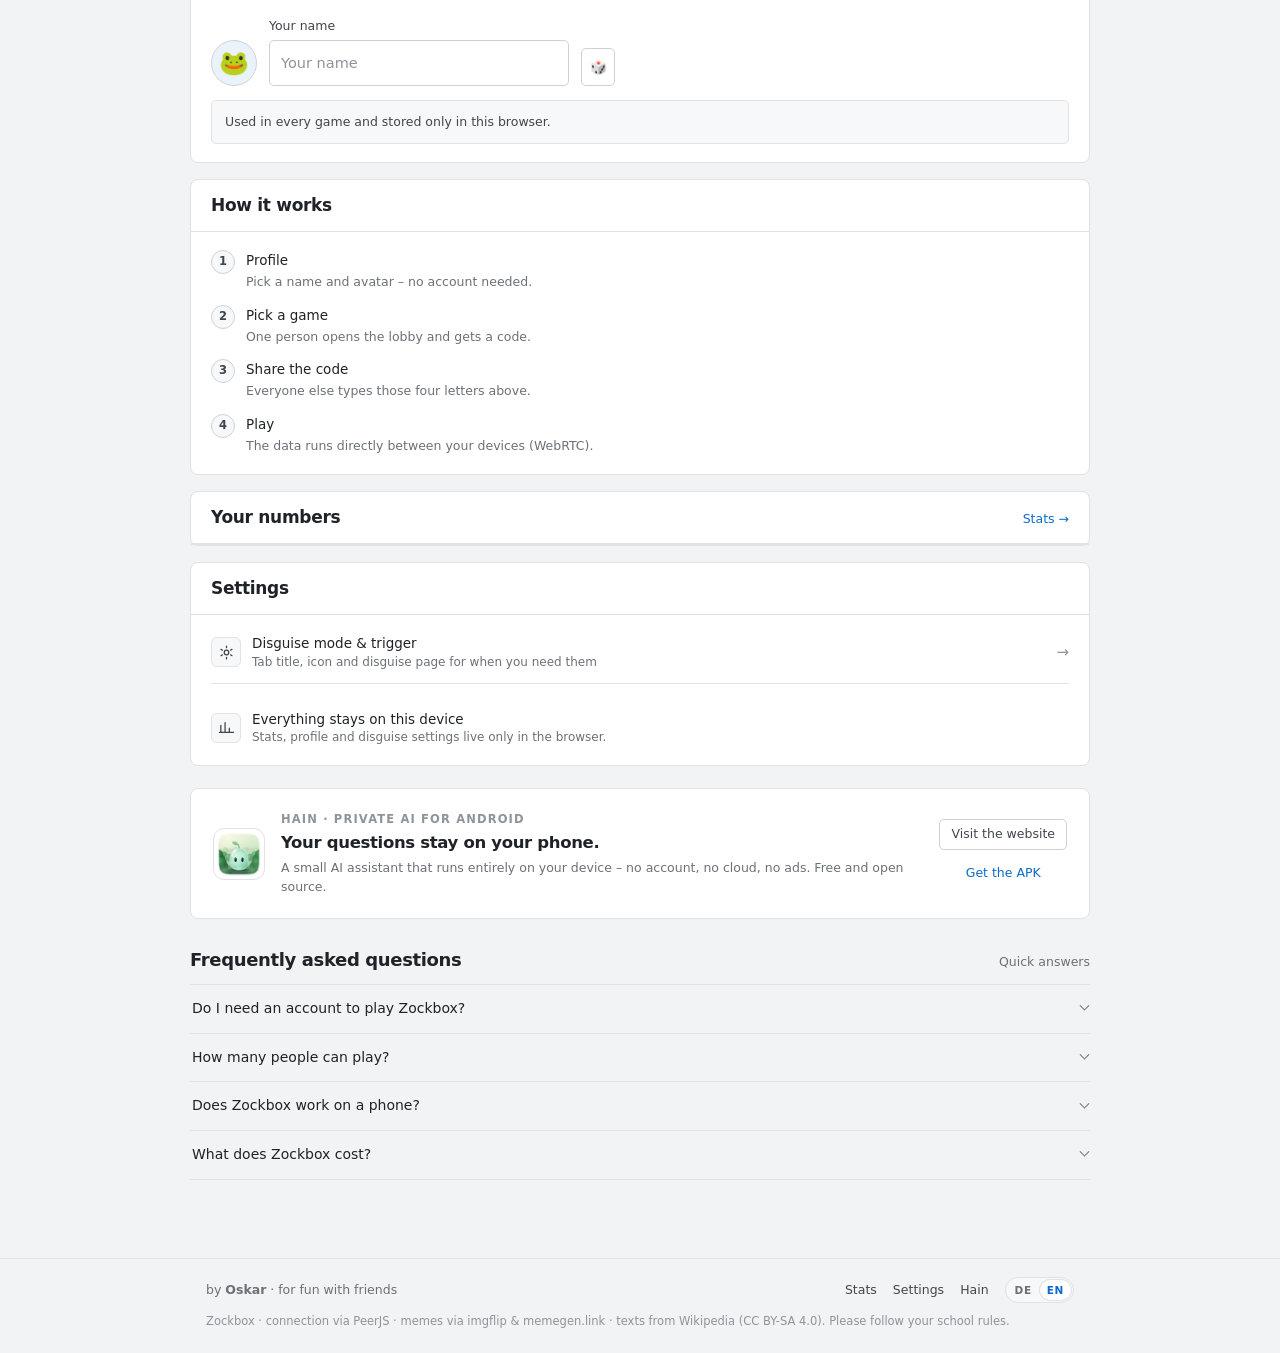
==== commit 3b7dfea8: "Startseite, Tarn-Looks, Einstellungen und Statistik neu: schlichtes Design, Spielkarten im Look der " ====
--- a/index.html
+++ b/index.html
@@ -9,7 +9,7 @@
   <link rel="alternate" hreflang="de" href="https://oskar26.github.io/zockbox/?lang=de">
   <link rel="alternate" hreflang="en" href="https://oskar26.github.io/zockbox/?lang=en">
   <link rel="alternate" hreflang="x-default" href="https://oskar26.github.io/zockbox/?lang=en">
-  <meta name="theme-color" content="#f7f7f5">
+  <meta name="theme-color" content="#ffffff">
   <meta name="color-scheme" content="light">
   <meta name="apple-mobile-web-app-capable" content="yes">
   <meta name="mobile-web-app-capable" content="yes">
@@ -76,7 +76,9 @@
     ]
   }
   </script>
-  <link rel="stylesheet" href="shared/zockbox.css">
+  <link rel="stylesheet" href="shared/ui.css">
+  <link rel="stylesheet" href="shared/games.css">
+  <link rel="stylesheet" href="shared/home.css">
   <script type="module">
     // Sprache zuerst: Deutschland (und Österreich) Deutsch, alle anderen Englisch.
     import { initI18n } from './shared/i18n.js';
@@ -88,452 +90,287 @@
     try { if (localStorage.getItem('zb_tarn_on') === '1') document.documentElement.classList.add('zb-ads-hidden'); } catch (e) {}
   </script>
 </head>
-<body class="zx">
-  <header class="zx-top">
-    <div class="zx-wrap zx-top-in">
-      <a class="zx-brand" href="./" aria-label="Zockbox Startseite">
-        <span class="zx-logo" aria-hidden="true">Z</span>
-        <span class="zx-brand-txt">Zockbox</span>
-        <span class="zx-brand-sub">Browser-Spiele ohne Anmeldung</span>
-      </a>
-      <div class="zx-top-right">
-        <a class="zx-top-link" href="#spiele">Spiele</a>
-        <a class="zx-top-link" href="statistik.html">Statistik</a>
-        <a class="zx-tag" href="#profil" id="zbMe" aria-label="Dein Profil">
-          <span class="zx-tag-hi">Hallo, ich bin</span>
-          <span class="zx-tag-me"><span class="zx-tag-av" id="zbMeAv" aria-hidden="true">🐸</span><span class="zx-tag-name" id="zbMeName">Profil</span></span>
-        </a>
+<body class="hm">
+  <header class="top">
+    <div class="wrap top-in">
+      <a class="brand" href="./" aria-label="Zockbox Startseite">
+        <span class="brand-mark" aria-hidden="true">Z</span>
+        <span>Zockbox</span>
+        <span class="brand-sub">Browser-Spiele ohne Anmeldung</span>
+      </a>
+      <nav class="top-nav" aria-label="Hauptmenü">
+        <a class="top-a" href="#spiele" aria-current="page">Spiele</a>
+        <a class="top-a" href="statistik.html" id="zbNavStats">Statistik</a>
+      </nav>
+      <div class="top-right">
+        <button type="button" class="me" id="zbMe" aria-label="Dein Profil">
+          <span class="me-av" id="zbMeAv" aria-hidden="true">🐸</span>
+          <span class="me-tx" id="zbMeName">Profil</span>
+        </button>
       </div>
     </div>
   </header>
 
-  <main class="zx-wrap zx-main">
-    <div id="installHint" class="zx-install hidden" role="note">
-      <span class="zx-install-ic" aria-hidden="true">📲</span>
-      <p>Tipp: In Safari auf <b>Teilen</b> und dann <b>„Zum Home-Bildschirm“</b> – dann startet die Zockbox wie eine App.</p>
-      <button id="installClose" class="zx-x" type="button" aria-label="Hinweis schließen">×</button>
-    </div>
-
-    <section class="zx-hero">
-      <div class="zx-hero-text">
-        <div class="zx-stamps">
-          <span class="zx-stamp">Vier Spiele</span>
-          <span class="zx-stamp zx-stamp-red">Kostenlos · ohne Konto</span>
-        </div>
-        <h1 class="zx-h1">Spiele mit Freunden.<br><em>Direkt im Browser.</em></h1>
-        <p class="zx-lead">Lobby erstellen, Code teilen, losspielen. Kein Konto, kein Download – die Verbindung läuft direkt zwischen euren Geräten.</p>
-        <ul class="zx-facts">
-          <li><b>4</b><span>Spiele</span></li>
-          <li id="zbCapacityFact"><b id="zbCapacity">2+</b><span>Personen · geschätzt</span></li>
-          <li><b>0</b><span>Anmeldungen</span></li>
-        </ul>
-      </div>
-
-      <div class="zx-hero-side">
-        <figure class="zx-chat">
-          <div class="zx-chat-bar">
-            <span class="zx-chat-av" aria-hidden="true">🦊</span>
-            <div><b id="zbChatName">Zockbox</b><span id="zbChatHi">sagt hallo</span></div>
-            <span class="zx-chat-dots" aria-hidden="true">···</span>
-          </div>
-          <div class="zx-chat-body">
-            <div class="zx-bubble in"><span class="zx-bubble-tag" id="zbChatHi2">Hallo, ich bin</span> <b id="zbChatName2">Zockbox</b> 👋<small>Schön, dass du da bist.</small></div>
-            <div class="zx-bubble in"><span>Willst du eine Lobby aufmachen oder einer beitreten?</span></div>
-            <div class="zx-chat-acts">
-              <a class="zx-chat-btn" href="#spiele"><span>Lobby erstellen</span><small>Spiel aussuchen</small></a>
-              <button type="button" class="zx-chat-btn zx-chat-btn-2" id="zbOpenJoin"><span>Mit Code beitreten</span><small>4 Buchstaben</small></button>
+  <main class="wrap page">
+    <div id="installHint" class="note hidden no-print" role="note" style="display:flex;align-items:flex-start;gap:10px;margin-bottom:18px">
+      <span aria-hidden="true">📲</span>
+      <p style="flex:1">Tipp: In Safari auf <b>Teilen</b> und dann <b>„Zum Home-Bildschirm“</b> – dann startet die Zockbox wie eine App.</p>
+      <button id="installClose" type="button" class="x" style="margin:-6px -6px 0 0" aria-label="Hinweis schließen">×</button>
+    </div>
+
+    <div class="page-head">
+      <h1 class="h1">Hallo<span id="zbHello">!</span> 👋</h1>
+      <p class="lead">Lobby aufmachen, Code teilen, losspielen. Kein Konto, kein Download – die Verbindung läuft direkt zwischen euren Geräten.</p>
+    </div>
+
+    <!-- Mit Code beitreten -->
+    <section class="card join" id="beitreten" aria-labelledby="joinTitle">
+      <form id="joinForm" class="join-form" autocomplete="off" novalidate>
+        <div class="join-main">
+          <label class="lbl" for="joinCode" id="joinTitle">Mit Code beitreten</label>
+          <div class="join-row">
+            <input id="joinCode" class="inp join-code" type="text" inputmode="text" maxlength="4"
+                   autocapitalize="characters" autocorrect="off" spellcheck="false" enterkeyhint="go"
+                   placeholder="ABCD" aria-label="Lobby-Code (4 Buchstaben)">
+            <button id="joinGo" class="btn btn-primary join-go" type="submit">Los</button>
+          </div>
+          <p class="join-hint" id="joinHint">Den Code bekommst du von der Person, die die Lobby erstellt hat.</p>
+        </div>
+        <div class="join-side">
+          <span class="lbl" id="joinGameLbl">Spiel</span>
+          <div class="chips" id="joinGame" role="group" aria-labelledby="joinGameLbl">
+            <button type="button" class="chip" data-game="auto" title="Spiel automatisch erkennen">Auto</button>
+            <button type="button" class="chip" data-game="machs-meme">Mach's Meme</button>
+            <button type="button" class="chip" data-game="wikirennen">Wikirennen</button>
+            <button type="button" class="chip" data-game="kritzel-duell">Kritzel-Duell</button>
+            <button type="button" class="chip" data-game="krakelpost">Krakelpost</button>
+          </div>
+        </div>
+        <p id="joinStatus" class="join-status hidden" aria-live="polite"></p>
+      </form>
+    </section>
+
+    <!-- Spiele -->
+    <div class="sec" id="spiele">
+      <h2>Spiele</h2>
+      <span class="sec-note" id="zbCapacityNote"></span>
+    </div>
+    <div class="games">
+      <a class="gcard" href="games/machs-meme/" data-game="machs-meme">
+        <span class="gcard-art" data-art="machs-meme"></span>
+        <span class="gcard-body">
+          <b class="gcard-name">Mach's Meme</b>
+          <span class="gcard-desc">Alle bekommen dieselbe Vorlage – die witzigste Caption gewinnt.</span>
+          <span class="gcard-foot">
+            <span class="gcard-meta" data-cap-game="machs-meme">2+</span>
+            <span class="gcard-stat" data-stat="machs-meme"></span>
+            <span class="gcard-go">Spielen →</span>
+          </span>
+        </span>
+      </a>
+
+      <a class="gcard" href="games/wikirennen/" data-game="wikirennen">
+        <span class="gcard-art" data-art="wikirennen"></span>
+        <span class="gcard-body">
+          <b class="gcard-name">Wikirennen</b>
+          <span class="gcard-desc">Von „Pizza“ zu „Mond“ – nur über Links. Wer ist zuerst am Ziel?</span>
+          <span class="gcard-foot">
+            <span class="gcard-meta" data-cap-game="wikirennen">2+</span>
+            <span class="gcard-stat" data-stat="wikirennen"></span>
+            <span class="gcard-go">Spielen →</span>
+          </span>
+        </span>
+      </a>
+
+      <a class="gcard" href="games/kritzel-duell/" data-game="kritzel-duell">
+        <span class="gcard-art" data-art="kritzel-duell"></span>
+        <span class="gcard-body">
+          <b class="gcard-name">Kritzel-Duell</b>
+          <span class="gcard-desc">Einer zeichnet, alle raten. Wer's zuerst erkennt, holt die Punkte.</span>
+          <span class="gcard-foot">
+            <span class="gcard-meta" data-cap-game="kritzel-duell">2+</span>
+            <span class="gcard-stat" data-stat="kritzel-duell"></span>
+            <span class="gcard-go">Spielen →</span>
+          </span>
+        </span>
+      </a>
+
+      <a class="gcard" href="games/krakelpost/" data-game="krakelpost">
+        <span class="gcard-art" data-art="krakelpost"></span>
+        <span class="gcard-body">
+          <b class="gcard-name">Krakelpost</b>
+          <span class="gcard-desc">Stille Post mit Zeichnen: Satz wird Bild, Bild wird Satz.</span>
+          <span class="gcard-foot">
+            <span class="gcard-meta" data-cap-game="krakelpost">2+</span>
+            <span class="gcard-stat" data-stat="krakelpost"></span>
+            <span class="gcard-go">Spielen →</span>
+          </span>
+        </span>
+      </a>
+
+      <div class="gcard gcard-soon" aria-disabled="true">
+        <span class="gcard-art" data-art="wer-luegt"></span>
+        <span class="gcard-body">
+          <b class="gcard-name">Wer lügt?</b>
+          <span class="gcard-desc">Alle kennen das Wort – nur einer nicht. Findet den Bluffer.</span>
+          <span class="gcard-foot">
+            <span class="gcard-meta">In Arbeit</span>
+            <span class="gcard-soon-tag">Bald</span>
+          </span>
+        </span>
+      </div>
+    </div>
+
+    <!-- Dein Profil -->
+    <section class="card" id="profil" aria-labelledby="profTitle">
+      <div class="card-h">
+        <h2 id="profTitle">Dein Profil</h2>
+        <span class="card-note">Name und Avatar für alle Spiele</span>
+      </div>
+      <div class="card-b">
+        <div class="prof-row">
+          <button id="phAvatar" class="prof-av" type="button" aria-label="Avatar auswählen" aria-expanded="false">🐸</button>
+          <div class="prof-field grow">
+            <label class="lbl" for="phName">Dein Name</label>
+            <input id="phName" class="inp" type="text" maxlength="16" placeholder="Dein Name" autocomplete="nickname">
+          </div>
+          <button id="phDice" class="btn btn-icon" type="button" title="Zufälliger Name und Avatar" aria-label="Zufälliger Name und Avatar" style="align-self:flex-end">🎲</button>
+        </div>
+        <div id="phAvatarGrid" class="prof-grid hidden" role="group" aria-label="Avatare"></div>
+        <p class="note">Gilt für alle Spiele und wird nur in diesem Browser gespeichert.</p>
+      </div>
+    </section>
+
+    <!-- So geht's + Statistik + Einstellungen -->
+    <div class="lower">
+      <section class="card" aria-labelledby="howTitle">
+        <div class="card-h"><h2 id="howTitle">So geht's</h2></div>
+        <div class="card-b">
+          <ol class="how">
+            <li><b>Profil</b><span>Name und Avatar wählen – kein Konto nötig.</span></li>
+            <li><b>Spiel wählen</b><span>Eine Person erstellt die Lobby und bekommt einen Code.</span></li>
+            <li><b>Code teilen</b><span>Die anderen tippen die vier Buchstaben oben ein.</span></li>
+            <li><b>Zocken</b><span>Die Daten laufen direkt zwischen euren Geräten (WebRTC).</span></li>
+          </ol>
+        </div>
+      </section>
+
+      <div class="lower-col">
+        <section class="card" aria-labelledby="numTitle">
+          <div class="card-h">
+            <h2 id="numTitle">Deine Zahlen</h2>
+            <a class="card-note" href="statistik.html" style="color:var(--accent)">Statistik →</a>
+          </div>
+          <div class="stats-strip" id="zbMiniStats"></div>
+        </section>
+
+        <section class="card" aria-labelledby="setTitle" style="margin-top:16px">
+          <div class="card-h"><h2 id="setTitle">Einstellungen</h2></div>
+          <div class="card-b">
+            <button type="button" class="link-row" id="zbOpenSettings">
+              <span class="link-row-ic" aria-hidden="true">
+                <svg viewBox="0 0 24 24" fill="none" stroke="currentColor" stroke-width="1.8" stroke-linecap="round"><circle cx="12" cy="12" r="3.2"/><path d="M12 3v2.2M12 18.8V21M4.2 7.5l1.9 1.1M17.9 15.4l1.9 1.1M4.2 16.5l1.9-1.1M17.9 8.6l1.9-1.1"/></svg>
+              </span>
+              <span class="link-row-tx"><b>Tarnmodus &amp; Auslöser</b><small id="zbSetSummary">Titel, Symbol und Tarnseite für den Fall der Fälle</small></span>
+              <span class="link-row-go" aria-hidden="true">→</span>
+            </button>
+            <div class="link-row static">
+              <span class="link-row-ic" aria-hidden="true">
+                <svg viewBox="0 0 24 24" fill="none" stroke="currentColor" stroke-width="1.8" stroke-linecap="round" stroke-linejoin="round"><path d="M4 19V9M10 19V5M16 19v-6M22 19H2"/></svg>
+              </span>
+              <span class="link-row-tx"><b>Alles bleibt auf diesem Gerät</b><small>Statistik, Profil und Tarn-Einstellungen liegen nur im Browser.</small></span>
             </div>
           </div>
-        </figure>
-        <figure class="zx-photo">
-          <svg viewBox="0 0 320 200" role="presentation" aria-hidden="true">
-            <defs>
-              <linearGradient id="zxShot" x1="0" y1="0" x2="1" y2="1">
-                <stop offset="0" stop-color="#eef3f0"/><stop offset="1" stop-color="#e6ebe7"/>
-              </linearGradient>
-            </defs>
-            <rect width="320" height="200" fill="url(#zxShot)"/>
-            <g opacity=".5" fill="none" stroke="#b9c4bc" stroke-width="1.2">
-              <circle cx="262" cy="42" r="26"/><circle cx="262" cy="42" r="16"/>
-            </g>
-            <g transform="translate(26 44)">
-              <rect x="0" y="0" width="104" height="112" rx="8" fill="#fff" stroke="#cfd4cf"/>
-              <rect x="9" y="9" width="86" height="60" rx="4" fill="#e9eae6"/>
-              <path d="M18 58c7-14 13-18 21-8s15 3 21-9 12-7 15-2" fill="none" stroke="#b0b5ae" stroke-width="2" stroke-linecap="round"/>
-              <rect x="9" y="76" width="54" height="7" rx="3" fill="#dfe1dd"/>
-              <rect x="9" y="89" width="38" height="6" rx="3" fill="#e7e9e5"/>
-              <circle cx="90" cy="92" r="9" fill="#eef3f0"/><path d="M86.5 92l2.6 2.6 5-5" fill="none" stroke="#2d5b4f" stroke-width="1.7" stroke-linecap="round"/>
-            </g>
-            <g transform="translate(150 62)">
-              <rect x="0" y="0" width="120" height="94" rx="8" fill="#fff" stroke="#cfd4cf"/>
-              <rect x="10" y="12" width="42" height="7" rx="3" fill="#2d5b4f" opacity=".8"/>
-              <rect x="10" y="26" width="96" height="5" rx="2.5" fill="#e2e4e0"/>
-              <rect x="10" y="37" width="84" height="5" rx="2.5" fill="#e2e4e0"/>
-              <rect x="10" y="48" width="92" height="5" rx="2.5" fill="#e2e4e0"/>
-              <rect x="10" y="66" width="34" height="14" rx="7" fill="#eef3f0"/>
-              <rect x="52" y="66" width="26" height="14" rx="7" fill="#f4f4f1"/>
-              <path d="M60 73h10" stroke="#a8b0a6" stroke-width="1.6" stroke-linecap="round"/>
-            </g>
-            <g transform="translate(214 12) rotate(6)">
-              <rect x="0" y="0" width="82" height="34" rx="7" fill="#fff" stroke="#cfd4cf"/>
-              <text x="12" y="22" font-family="Inter, sans-serif" font-size="12" font-weight="600" fill="#191b1e" letter-spacing="3">KXPM</text>
-              <rect x="56" y="9" width="16" height="16" rx="4" fill="#eef3f0"/>
-            </g>
-          </svg>
-          <figcaption><b>Lobby erstellen, Code teilen, zocken.</b><span>Kein Konto, kein Download – die Verbindung läuft direkt zwischen euren Geräten.</span></figcaption>
-        </figure>
+        </section>
+      </div>
+    </div>
+
+    <!-- Hain: eigenes Projekt, ruhig, ohne Pop-up -->
+    <section class="card hain zx-promo-band" aria-labelledby="hainTitle">
+      <img class="hain-icon" src="assets/promo/hain-icon.webp" alt="Hain App-Icon" width="52" height="52" loading="lazy">
+      <div class="hain-tx">
+        <span class="eyebrow">Hain · Private KI für Android</span>
+        <h2 id="hainTitle">Deine Fragen bleiben auf deinem Handy.</h2>
+        <p>Ein kleiner KI-Assistent, der komplett auf dem Gerät läuft – ohne Konto, ohne Cloud, ohne Werbung. Kostenlos und Open Source.</p>
+      </div>
+      <div class="hain-actions">
+        <a class="btn btn-sm" href="https://oskar26.github.io/hain/" target="_blank" rel="noopener noreferrer">Webseite ansehen</a>
+        <a class="btn btn-sm btn-ghost" href="https://github.com/oskar26/hain/releases/latest" target="_blank" rel="noopener noreferrer">APK laden</a>
       </div>
     </section>
 
-    <div class="zx-sec" id="spiele">
-      <h2>Spiele</h2>
-      <span class="zx-sec-note" id="zbCapacityNote">Gruppengröße nach Gerät &amp; Spieldynamik · kein festes Limit</span>
-    </div>
-
-    <section class="zx-shelf" aria-label="Spiele">
-      <a class="zx-box zx-c-meme" data-game="machs-meme" href="games/machs-meme/">
-        <div class="zx-lid" aria-hidden="true">
-          <span class="zx-art-num">01</span>
-          <span class="zx-cover">
-            <svg viewBox="0 0 240 132" role="presentation">
-              <rect width="240" height="132" fill="#f1f1ed"/>
-              <rect x="30" y="14" width="180" height="104" rx="7" fill="#fff" stroke="#d2d4cf"/>
-              <rect x="30" y="14" width="180" height="7" rx="3.5" fill="#e7e7e2"/>
-              <rect x="46" y="32" width="148" height="52" rx="4" fill="#e9eae6"/>
-              <path d="M60 74c8-16 16-22 26-10s18 4 26-12 14-8 18-2" fill="none" stroke="#b9bcb6" stroke-width="2.4" stroke-linecap="round"/>
-              <circle cx="176" cy="44" r="7" fill="#f4d27a"/>
-              <rect x="46" y="34" width="66" height="9" rx="2" fill="#fff"/>
-              <rect x="46" y="70" width="88" height="9" rx="2" fill="#fff"/>
-              <g fill="none" stroke="#2d5b4f" stroke-width="1.8" stroke-linecap="round">
-                <path d="M46 96h20M46 103h30"/>
-              </g>
-              <g fill="#2d5b4f"><circle cx="176" cy="99" r="9" fill="#eef3f0"/><path d="M172.5 99l2.6 2.6 5-5" fill="none" stroke="#2d5b4f" stroke-width="1.8" stroke-linecap="round"/></g>
-              <rect x="120" y="93" width="34" height="12" rx="6" fill="#eef3f0"/>
-              <path d="M126 99h9" stroke="#2d5b4f" stroke-width="1.6" stroke-linecap="round"/>
-            </svg>
-          </span>
-        </div>
-        <div class="zx-box-body">
-          <span class="zx-live">Live</span>
-          <h3>Mach's Meme</h3>
-          <p>Alle bekommen dieselbe Vorlage – die witzigste Caption gewinnt.</p>
-          <div class="zx-box-foot"><span class="zx-players" data-cap-game="machs-meme">2+</span><span class="zx-play" data-stat="machs-meme">Öffnen</span></div>
-        </div>
-      </a>
-
-      <a class="zx-box zx-c-wiki" data-game="wikirennen" href="games/wikirennen/">
-        <div class="zx-lid" aria-hidden="true">
-          <span class="zx-art-num">02</span>
-          <span class="zx-cover">
-            <svg viewBox="0 0 240 132" role="presentation">
-              <rect width="240" height="132" fill="#f0f2f4"/>
-              <rect x="26" y="12" width="188" height="108" rx="6" fill="#fff" stroke="#d2d4cf"/>
-              <rect x="26" y="12" width="188" height="22" rx="6" fill="#f7f8f9"/>
-              <circle cx="42" cy="23" r="5" fill="#c8ccd1"/><rect x="54" y="19" width="58" height="7" rx="3" fill="#dfe2e5"/>
-              <rect x="42" y="46" width="52" height="52" rx="4" fill="#eef1f4" stroke="#dfe2e5"/>
-              <g stroke="#a2a9b1" stroke-width="1.4" fill="none"><path d="M50 62h36M50 70h36M50 78h24"/></g>
-              <path d="M44 90c6-8 12-10 18-4s10 2 16-6" stroke="#8fa2b5" stroke-width="1.6" fill="none"/>
-              <g fill="#2f6fb5"><rect x="104" y="44" width="42" height="6" rx="3"/><rect x="104" y="56" width="70" height="6" rx="3"/></g>
-              <rect x="104" y="54" width="26" height="9" rx="2" fill="#e7eef7"/>
-              <g fill="#a2a9b1"><rect x="104" y="70" width="88" height="5" rx="2.5"/><rect x="104" y="80" width="80" height="5" rx="2.5"/><rect x="104" y="90" width="60" height="5" rx="2.5"/></g>
-              <g><rect x="104" y="100" width="26" height="9" rx="4.5" fill="#eef3f0"/><path d="M110 104.5h14" stroke="#2d5b4f" stroke-width="1.6" stroke-linecap="round"/></g>
-              <path d="M186 30l10 5-10 5" fill="none" stroke="#2d5b4f" stroke-width="2" stroke-linecap="round"/>
-            </svg>
-          </span>
-        </div>
-        <div class="zx-box-body">
-          <span class="zx-live">Live</span>
-          <h3>Wikirennen</h3>
-          <p>Von „Pizza“ zu „Mond“ – nur über Links. Wer ist zuerst am Ziel?</p>
-          <div class="zx-box-foot"><span class="zx-players" data-cap-game="wikirennen">2+</span><span class="zx-play" data-stat="wikirennen">Öffnen</span></div>
-        </div>
-      </a>
-
-      <a class="zx-box zx-c-draw" data-game="kritzel-duell" href="games/kritzel-duell/">
-        <div class="zx-lid" aria-hidden="true">
-          <span class="zx-art-num">03</span>
-          <span class="zx-cover">
-            <svg viewBox="0 0 240 132" role="presentation">
-              <rect width="240" height="132" fill="#f4f1ef"/>
-              <rect x="26" y="14" width="188" height="104" rx="7" fill="#fff" stroke="#d2d4cf"/>
-              <rect x="38" y="26" width="90" height="10" rx="5" fill="#e9eae6"/>
-              <g font-family="Inter, sans-serif" font-size="9" fill="#747a80"><text x="150" y="35">0:24</text></g>
-              <g fill="none" stroke="#2b2f33" stroke-width="2.6" stroke-linecap="round" stroke-linejoin="round">
-                <circle cx="86" cy="76" r="17"/>
-                <path d="M76 70c3 5 7 7 12 6M92 86c-4 4-9 5-13 3"/>
-              </g>
-              <g fill="none" stroke="#2b2f33" stroke-width="2.2" stroke-linecap="round">
-                <path d="M120 62h44M120 78h32M120 94h40"/>
-              </g>
-              <g fill="#c8ccd1" font-family="Inter, sans-serif" font-size="13" letter-spacing="4">
-                <text x="120" y="62">_ _ _ _</text>
-              </g>
-              <g><rect x="172" y="26" width="34" height="12" rx="6" fill="#eef3f0"/><path d="M178 32h8" stroke="#2d5b4f" stroke-width="1.6" stroke-linecap="round"/></g>
-              <g fill="#e7e7e2"><rect x="38" y="44" width="6" height="64" rx="3"/></g>
-            </svg>
-          </span>
-        </div>
-        <div class="zx-box-body">
-          <span class="zx-live">Live</span>
-          <h3>Kritzel-Duell</h3>
-          <p>Einer zeichnet, alle raten. Wer's zuerst erkennt, holt die Punkte.</p>
-          <div class="zx-box-foot"><span class="zx-players" data-cap-game="kritzel-duell">2+</span><span class="zx-play" data-stat="kritzel-duell">Öffnen</span></div>
-        </div>
-      </a>
-
-      <a class="zx-box zx-c-post" data-game="krakelpost" href="games/krakelpost/">
-        <div class="zx-lid" aria-hidden="true">
-          <span class="zx-art-num">04</span>
-          <span class="zx-cover">
-            <svg viewBox="0 0 240 132" role="presentation">
-              <rect width="240" height="132" fill="#eff3f1"/>
-              <rect x="18" y="22" width="94" height="88" rx="7" fill="#fff" stroke="#d2d4cf"/>
-              <rect x="28" y="32" width="74" height="7" rx="3.5" fill="#e9eae6"/>
-              <path d="M28 52h64M28 62h56M28 72h64" stroke="#c9ccc7" stroke-width="2.4" stroke-linecap="round"/>
-              <circle cx="44" cy="90" r="9" fill="#f0f2ee"/><path d="M40 90l3 3 5-6" fill="none" stroke="#2d5b4f" stroke-width="1.8" stroke-linecap="round"/>
-              <rect x="128" y="22" width="94" height="88" rx="7" fill="#fff" stroke="#d2d4cf"/>
-              <g fill="none" stroke="#2b2f33" stroke-width="2" stroke-linecap="round"><circle cx="158" cy="60" r="12"/><path d="M152 78c8 6 16 6 24 0"/><path d="M146 66c-4 6-3 12 2 16"/></g>
-              <rect x="184" y="50" width="28" height="30" rx="4" fill="#f4f4f1" stroke="#e4e5e1"/>
-              <path d="M188 68l6-8 5 5 4-4" stroke="#a8b0a6" stroke-width="1.6" fill="none"/>
-              <g stroke="#2d5b4f" stroke-width="2" fill="none" stroke-linecap="round"><path d="M116 66h10M121 61l5 5-5 5"/></g>
-              <rect x="112" y="26" width="16" height="80" rx="8" fill="#eff3f1" opacity=".0"/>
-            </svg>
-          </span>
-        </div>
-        <div class="zx-box-body">
-          <span class="zx-live">Live</span>
-          <h3>Krakelpost</h3>
-          <p>Stille Post mit Zeichnen: Satz wird Bild, Bild wird Satz.</p>
-          <div class="zx-box-foot"><span class="zx-players" data-cap-game="krakelpost">2+</span><span class="zx-play" data-stat="krakelpost">Öffnen</span></div>
-        </div>
-      </a>
-
-      <div class="zx-box zx-box-soon zx-c-lie" aria-disabled="true">
-        <div class="zx-lid" aria-hidden="true">
-          <span class="zx-cover">
-            <svg viewBox="0 0 120 120" role="presentation">
-              <rect x="14" y="20" width="92" height="80" rx="8" fill="#f6f6f3" stroke="#d2d4cf" stroke-dasharray="5 5"/>
-              <g fill="none" stroke="#b9bcb6" stroke-width="2.2" stroke-linecap="round"><circle cx="48" cy="52" r="11"/><circle cx="76" cy="52" r="11"/><path d="M56 74c6 4 12 4 18 0"/></g>
-              <g fill="#b9bcb6"><circle cx="46" cy="50" r="2"/><circle cx="74" cy="50" r="2"/></g>
-            </svg>
-          </span>
-        </div>
-        <div class="zx-box-body">
-          <h3>Wer lügt?</h3>
-          <p>Alle kennen das Wort – nur einer nicht. Findet den Bluffer.</p>
-          <div class="zx-box-foot"><span class="zx-players">In Arbeit</span></div>
-        </div>
-        <span class="zx-soon-stamp">Bald</span>
-      </div>
-    </section>
-
-    <!-- Hinweis auf Hain: eigene App, keine Werbung von Dritten, immer sichtbar -->
-    <aside class="zx-promo-inline zx-ads" aria-label="Hinweis auf die App Hain">
-      <div class="zx-promo-thumb"><img src="assets/promo/shot-chat.webp" alt="Hain: Chat-Ansicht auf dem Handy" loading="lazy" width="108" height="132"></div>
-      <div>
-        <div class="zx-promo-eyebrow">Ein anderes Projekt von Oskar</div>
-        <h2>Hain – KI, die auf deinem Handy bleibt</h2>
-        <p>Private Android-App mit einem KI-Assistenten direkt auf dem Gerät: kein Konto, keine Cloud, keine Werbung, kein Tracking. Nach dem einmaligen Download der Modelle auch offline nutzbar.</p>
-        <div class="zx-promo-tags"><span>On-device</span><span>Ohne Konto</span><span>Open Source</span><span>Deutsch &amp; Englisch</span></div>
-      </div>
-      <div class="zx-promo-actions">
-        <a class="zx-btn-primary" href="https://oskar26.github.io/hain/" target="_blank" rel="noopener noreferrer">Hain ansehen</a>
-      </div>
-    </aside>
-
-    <div class="zx-lower">
-      <section class="zx-sheet zx-profile" id="profil" aria-labelledby="profTitle">
-        <div class="zx-sheet-head">
-          <h2 id="profTitle">Dein Profil</h2>
-          <span id="phSaved" class="zx-saved" aria-live="polite">✓ gespeichert</span>
-        </div>
-        <div class="zx-nametag">
-          <div class="zx-nametag-hi"><b>Hallo, ich bin</b><span>so heißt du in allen Spielen</span></div>
-          <div class="zx-prof-row">
-            <button id="phAvatar" class="zx-avatar" type="button" aria-label="Avatar auswählen" aria-expanded="false" aria-controls="phAvatarGrid">🐸</button>
-            <input id="phName" class="zx-input" type="text" maxlength="16" placeholder="Dein Name" autocomplete="nickname" enterkeyhint="done" aria-label="Dein Name">
-            <button id="phDice" class="zx-dice" type="button" title="Zufälliger Name und Avatar" aria-label="Zufälliger Name und Avatar">🎲</button>
-          </div>
-        </div>
-        <div id="phAvatarGrid" class="zx-avatar-grid hidden" role="group" aria-label="Avatare"></div>
-        <p class="zx-note">Gilt für alle Spiele und bleibt nur auf diesem Gerät. Tipp auf den Avatar zum Ändern.</p>
-
-        <div class="zx-profile-actions">
-          <button type="button" class="zx-btn-ghost zx-btn-wide" id="zbOpenSettings" aria-haspopup="dialog">
-            <svg viewBox="0 0 24 24" aria-hidden="true" width="16" height="16" fill="none" stroke="currentColor" stroke-width="1.9" stroke-linecap="round"><circle cx="12" cy="12" r="3.2"/><path d="M12 3v2.2M12 18.8V21M4.2 7.5l1.9 1.1M17.9 15.4l1.9 1.1M4.2 16.5l1.9-1.1M17.9 8.6l1.9-1.1"/></svg>
-            Einstellungen
-          </button>
-          <a class="zx-btn-ghost zx-btn-wide" href="statistik.html">
-            <svg viewBox="0 0 24 24" aria-hidden="true" width="16" height="16" fill="none" stroke="currentColor" stroke-width="1.9" stroke-linecap="round"><path d="M4 20V10M10 20V4M16 20v-7M22 20H2"/></svg>
-            Deine Statistik
-          </a>
-        </div>
-      </section>
-
-      <section class="zx-sheet zx-how" aria-labelledby="howTitle">
-        <div class="zx-sheet-head"><h2 id="howTitle">So geht's</h2></div>
-        <ol class="zx-steps">
-          <li><b>Lobby erstellen</b><span>Dein Browser wird zum Spielserver. Kein Konto, kein Download.</span></li>
-          <li><b>Code teilen</b><span>Freunde tippen den 4-Buchstaben-Code ein – hier oder direkt im Spiel.</span></li>
-          <li><b>Zocken</b><span>Die Daten laufen direkt zwischen euren Geräten (WebRTC). Kein Zockbox-Server liest mit.</span></li>
-        </ol>
-      </section>
-    </div>
-
-    <section class="zx-faq" id="fragen" aria-labelledby="faqTitle">
-      <div class="zx-sec zx-faq-head">
-        <h2 id="faqTitle">Häufige Fragen</h2>
-        <span class="zx-sec-note">Kurz beantwortet</span>
-      </div>
-      <details class="zx-faq-i">
+    <section class="faq" id="fragen" aria-labelledby="faqTitle">
+      <div class="sec"><h2 id="faqTitle">Häufige Fragen</h2><span class="sec-note">Kurz beantwortet</span></div>
+      <details class="faq-i">
         <summary>Brauche ich ein Konto, um Zockbox zu spielen?</summary>
         <p>Nein. Name und Avatar genügen, es gibt keine Anmeldung und keinen Download. Die Verbindung läuft direkt zwischen den Geräten (WebRTC).</p>
       </details>
-      <details class="zx-faq-i">
+      <details class="faq-i">
         <summary>Wie viele Leute können mitspielen?</summary>
         <p>Es gibt kein festes Limit. Richtwert sind 2 bis 8 Personen, je nach Spiel und Gerät des Hosts – große Runden funktionieren zum Beispiel bei Krakelpost gut.</p>
       </details>
-      <details class="zx-faq-i">
+      <details class="faq-i">
         <summary>Läuft Zockbox auf dem Handy?</summary>
         <p>Ja, im Browser auf Android, iPhone, Tablet, Laptop und PC. In Safari und Chrome lässt sich die Seite zum Home-Bildschirm hinzufügen und startet dann wie eine App.</p>
       </details>
-      <details class="zx-faq-i">
+      <details class="faq-i">
         <summary>Was kostet Zockbox?</summary>
         <p>Nichts. Alle vier Spiele sind kostenlos und werbefrei; es gibt keine Konten und keine Bezahlschranke.</p>
       </details>
     </section>
   </main>
 
-  <!-- Banner direkt vor dem Footer: Hain, ohne Nebenprojekte -->
-  <div class="zx-wrap">
-    <section class="zx-promo-band zx-ads" aria-label="Hain">
-      <div class="zx-band-main">
-        <div class="zx-band-icon"><img src="assets/promo/hain-icon.webp" alt="Hain App-Icon" loading="lazy" width="56" height="56"></div>
-        <div>
-          <div class="zx-promo-eyebrow">Hain · Private KI für Android</div>
-          <h2>Deine Fragen bleiben auf deinem Handy.</h2>
-          <p>Hain ist ein kleiner KI-Assistent, der komplett auf dem Gerät läuft – ohne Konto, ohne Cloud, ohne Werbung und ohne Tracking. Antworten auf Deutsch, Werkzeuge wie Wetter und Wikipedia nur auf Anfrage, jede Verbindung im Netzwerk-Log sichtbar.</p>
-          <div class="zx-band-shots" aria-hidden="true">
-            <img src="assets/promo/shot-pim.webp" alt="" loading="lazy"><img src="assets/promo/shot-cards.webp" alt="" loading="lazy"><img src="assets/promo/shot-news.webp" alt="" loading="lazy">
-          </div>
-          <div class="zx-band-actions">
-            <a class="zx-btn-primary" href="https://oskar26.github.io/hain/" target="_blank" rel="noopener noreferrer">Webseite ansehen</a>
-            <a class="zx-btn-ghost" href="https://github.com/oskar26/hain/releases/latest" target="_blank" rel="noopener noreferrer">APK herunterladen</a>
-          </div>
-        </div>
-      </div>
-      <div class="zx-band-side">
-        <div class="zx-promo-eyebrow">Warum Hain?</div>
-        <h3>Ein Modell, das dir gehört.</h3>
-        <p>Die Modelle liegen nach dem Download auf dem Gerät. Fragen, Notizen und Dokumente bleiben dort – nichts wird mitgelesen, nichts hochgeladen.</p>
-        <a class="zx-btn-ghost" href="https://oskar26.github.io/hain/" target="_blank" rel="noopener noreferrer">Mehr erfahren</a>
-      </div>
-      <div class="zx-band-legal">Eigenes Projekt, keine bezahlte Werbung. Hain ist kostenlos und Open Source; für den Download ist Android 10 oder neuer nötig.</div>
-    </section>
-  </div>
-
-  <footer class="zx-foot">
-    <div class="zx-wrap zx-foot-in">
-      <div>
-        <div class="zx-sig">made by <b>Oskar</b></div>
-        <p class="zx-foot-note">Zum Spaß mit Freunden. Bitte halte dich an die Regeln deiner Schule.</p>
-        <p class="zx-foot-small">Zockbox · Verbindung über PeerJS · Memes über imgflip &amp; memegen.link · Texte aus Wikipedia (CC BY-SA 4.0)</p>
-      </div>
-      <div class="zx-foot-links">
-        <a href="statistik.html">Statistik</a>
-        <a href="https://oskar26.github.io/hain/" target="_blank" rel="noopener noreferrer">Hain</a>
-      </div>
+  <footer class="foot">
+    <div class="wrap">
+      <div class="foot-in">
+        <span>von <b>Oskar</b> · zum Spaß mit Freunden</span>
+        <div class="foot-links">
+          <a href="statistik.html">Statistik</a>
+          <a href="#einstellungen" id="zbOpenSettings2">Einstellungen</a>
+          <a href="https://oskar26.github.io/hain/" target="_blank" rel="noopener noreferrer">Hain</a>
+        </div>
+      </div>
+      <p class="foot-small" style="margin-top:10px">Zockbox · Verbindung über PeerJS · Memes über imgflip &amp; memegen.link · Texte aus Wikipedia (CC BY-SA 4.0). Bitte halte dich an die Regeln deiner Schule.</p>
     </div>
   </footer>
 
-  <!-- Einstellungen: breites Pop-up statt Ausklappbereich -->
-  <div class="zx-modal zx-set-modal hidden" id="zbSettingsModal" role="dialog" aria-modal="true" aria-labelledby="zbSetTitle">
-    <div class="zx-modal-card zx-set-card">
-      <div class="zx-set-head">
+  <!-- Einstellungen: ein Fenster, zwei Spalten auf großen Bildschirmen -->
+  <div class="modal hidden" id="zbSettingsModal" role="dialog" aria-modal="true" aria-labelledby="zbSetTitle">
+    <div class="dialog dialog-wide">
+      <div class="dialog-h">
         <div>
           <h2 id="zbSetTitle">Einstellungen</h2>
-          <p>Tarnmodus, Look und Hinweise – alles bleibt auf diesem Gerät.</p>
-        </div>
-        <button type="button" class="zx-x" id="zbCloseSettings" aria-label="Einstellungen schließen">×</button>
-      </div>
-      <div class="zx-set-cols">
-        <div class="zx-set-col">
-          <div class="zx-set-sub">Dein Profil</div>
-          <div class="zx-set-profile" id="zbSetProfile">
-            <div class="zx-nametag">
-              <div class="zx-prof-row">
-                <button id="phAvatar2" class="zx-avatar" type="button" aria-label="Avatar auswählen">🐸</button>
-                <input id="phName2" class="zx-input" type="text" maxlength="16" placeholder="Dein Name" autocomplete="nickname" aria-label="Dein Name">
-                <button id="phDice2" class="zx-dice" type="button" title="Zufälliger Name und Avatar" aria-label="Zufälliger Name und Avatar">🎲</button>
-              </div>
+          <p>Tarnmodus, Auslöser und Hinweise – alles bleibt auf diesem Gerät.</p>
+        </div>
+        <button type="button" class="x" id="zbCloseSettings" aria-label="Einstellungen schließen">×</button>
+      </div>
+      <div class="dialog-b set-cols">
+        <div class="set-col">
+          <div class="set-sub">Dein Profil</div>
+          <div class="prof-row">
+            <button id="phAvatar2" class="prof-av" type="button" aria-label="Avatar auswählen" aria-expanded="false">🐸</button>
+            <div class="prof-field grow">
+              <label class="lbl" for="phName2">Dein Name</label>
+              <input id="phName2" class="inp" type="text" maxlength="16" placeholder="Dein Name" autocomplete="nickname">
             </div>
-            <div id="phAvatarGrid2" class="zx-avatar-grid hidden" role="group" aria-label="Avatare"></div>
-            <p class="zx-note">Gilt für alle Spiele. Wird nur in diesem Browser gespeichert.</p>
-          </div>
-
-          <div class="zx-set-sub">Hinweise</div>
-          <div class="zx-set-row zx-set-row-sm">
-            <div class="zx-set-txt"><b>Hain</b><span>Der Hinweis auf Hain gehört zur Zockbox und bleibt deshalb immer sichtbar – dezent, ohne Pop-ups und ohne Dritte.</span></div>
-            <button type="button" class="zx-switch" role="switch" id="zbAdsOn" aria-checked="true" aria-disabled="true" aria-label="Hinweis auf Hain (immer an)" disabled><i></i></button>
-          </div>
-          <p class="zx-set-hint">Im Tarnmodus werden die Hinweise automatisch ausgeblendet – so fällt nichts auf.</p>
-
-          <div class="zx-set-sub">Deine Zahlen</div>
-          <div class="zx-set-stats" id="zbMiniStats"></div>
-          <p class="zx-note">Partien, Siege und Plätze stehen ausführlich unter <a href="statistik.html">Statistik</a>.</p>
-        </div>
-        <div class="zx-set-col zx-set-col-main">
-          <div id="zbTarnSettings" class="zx-tarn-set"></div>
+            <button id="phDice2" class="btn btn-icon" type="button" title="Zufälliger Name und Avatar" aria-label="Zufälliger Name und Avatar" style="align-self:flex-end">🎲</button>
+          </div>
+          <div id="phAvatarGrid2" class="prof-grid hidden" role="group" aria-label="Avatare"></div>
+          <p class="note">Gilt für alle Spiele. Wird nur in diesem Browser gespeichert.</p>
+
+          <div class="set-sub">Hinweise</div>
+          <p class="note">Die Zockbox zeigt einen dezenten Hinweis auf <a href="https://oskar26.github.io/hain/" target="_blank" rel="noopener noreferrer">Hain</a> – ohne Pop-ups, ohne Werbenetzwerke. Im Tarnmodus verschwindet er.</p>
+
+          <div class="set-sub">Deine Zahlen</div>
+          <div class="stats-strip plain" id="zbMiniStats2"></div>
+          <p class="note">Ausführlich unter <a href="statistik.html">Statistik</a>.</p>
+        </div>
+        <div class="set-col set-col-main">
+          <div id="zbTarnSettings" class="tarn-set"></div>
         </div>
       </div>
     </div>
   </div>
-
-  <!-- Untere Leiste: auf iPhone/iPad die zwei wichtigsten Knöpfe immer erreichbar -->
-  <!-- Mit Code beitreten: eigenes Pop-up -->
-  <div class="zx-modal zx-join-modal hidden" id="zbJoinModal" role="dialog" aria-modal="true" aria-labelledby="joinTitle">
-    <div class="zx-modal-card zx-join-card">
-      <div class="zx-join-head">
-        <div>
-          <h2 id="joinTitle">Mit Code beitreten</h2>
-          <p>Den Code bekommst du von der Person, die die Lobby erstellt hat.</p>
-        </div>
-        <button type="button" class="zx-x" id="zbCloseJoin" aria-label="Schließen">×</button>
-      </div>
-      <form id="joinForm" class="zx-join-form" autocomplete="off" novalidate>
-        <div class="zx-join-row">
-          <label class="zx-tiles" for="joinCode">
-            <input id="joinCode" class="zx-code" type="text" inputmode="text" maxlength="4" autocapitalize="characters" autocorrect="off" spellcheck="false" enterkeyhint="go" aria-label="Lobby-Code (4 Buchstaben)">
-            <span class="zx-tile" aria-hidden="true"></span><span class="zx-tile" aria-hidden="true"></span><span class="zx-tile" aria-hidden="true"></span><span class="zx-tile" aria-hidden="true"></span>
-          </label>
-          <button id="joinGo" class="zx-go" type="submit">Los</button>
-        </div>
-        <div id="joinGame" class="zx-chips" role="group" aria-label="Spiel auswählen">
-          <button type="button" class="zx-chip" data-game="auto" title="Spiel automatisch erkennen">Auto</button>
-          <button type="button" class="zx-chip" data-game="machs-meme">Mach's Meme</button>
-          <button type="button" class="zx-chip" data-game="wikirennen">Wikirennen</button>
-          <button type="button" class="zx-chip" data-game="kritzel-duell">Kritzel-Duell</button>
-          <button type="button" class="zx-chip" data-game="krakelpost">Krakelpost</button>
-        </div>
-        <p id="joinStatus" class="zx-status hidden" aria-live="polite"></p>
-      </form>
-    </div>
-  </div>
-
-  <nav class="zx-dock" aria-label="Schnellzugriff">
-    <a href="#spiele" class="zx-dock-a">
-      <svg viewBox="0 0 24 24" aria-hidden="true" fill="none" stroke="currentColor" stroke-width="1.8" stroke-linecap="round" stroke-linejoin="round"><rect x="3" y="4" width="18" height="16" rx="3"/><path d="M8 12h3M9.5 10.5v3M15.5 11h.01M17.5 13h.01"/></svg>
-      Spiele
-    </a>
-    <button type="button" class="zx-dock-a" id="zbDockSettings">
-      <svg viewBox="0 0 24 24" aria-hidden="true" fill="none" stroke="currentColor" stroke-width="1.8" stroke-linecap="round"><circle cx="12" cy="12" r="3.2"/><path d="M12 3v2.2M12 18.8V21M4.2 7.5l1.9 1.1M17.9 15.4l1.9 1.1M4.2 16.5l1.9-1.1M17.9 8.6l1.9-1.1"/></svg>
-      Einstellungen
-    </button>
-    <a href="statistik.html" class="zx-dock-a">
-      <svg viewBox="0 0 24 24" aria-hidden="true" fill="none" stroke="currentColor" stroke-width="1.9" stroke-linecap="round"><path d="M4 20V10M10 20V4M16 20v-7M22 20H2"/></svg>
-      Statistik
-    </a>
-  </nav>
 
   <script type="module" src="shared/tarnung.js"></script>
   <script type="module" src="shared/promo.js"></script>
--- a/shared/ui.css
+++ b/shared/ui.css
@@ -0,0 +1,312 @@
+/* =========================================================================
+   Zockbox – Oberfläche für Startseite, Statistik und Fehlerseite. made by Oskar
+
+   Ruhig, hell, feine Linien. Vorbild ist eine Lernplattform: viel Weiß,
+   ein hellgrauer Grund, Karten mit 1px-Rand, EINE Blaufarbe als Akzent,
+   klare Systemschrift. Keine Schatten, keine Muster, keine Sticker.
+
+   Datei enthält wirklich nur, was diese drei Seiten brauchen – Spiele
+   binden sie nicht ein.
+   ========================================================================= */
+
+@import url('fonts.css');
+
+/* ---------- Grundlage ---------- */
+:root {
+  --bg: #f2f3f4;
+  --surface: #fff;
+  --surface-2: #f7f8f9;
+  --line: #e0e2e5;
+  --line-2: #ced2d6;
+  --ink: #1f2328;
+  --ink-2: #40464d;
+  --muted: #6b7178;
+  --faint: #8d949b;
+  --accent: #0b6bcb;
+  --accent-d: #0a5aa8;
+  --accent-soft: #eaf2fb;
+  --accent-line: #bfd8f2;
+  --warm: #f7f8f9;
+  --danger: #b3261e;
+  --ok: #1f7a4d;
+  --r: 8px;
+  --r-sm: 5px;
+  --font: 'Inter', system-ui, -apple-system, 'Segoe UI', Roboto, Arial, sans-serif;
+  --wrap: 900px;
+  --pad: max(16px, env(safe-area-inset-left));
+}
+
+*, *::before, *::after { box-sizing: border-box; }
+html { -webkit-text-size-adjust: 100%; }
+body {
+  margin: 0;
+  min-height: 100vh;
+  min-height: 100dvh;
+  background: var(--bg);
+  color: var(--ink);
+  font: 15px/1.55 var(--font);
+  -webkit-font-smoothing: antialiased;
+  -webkit-tap-highlight-color: transparent;
+  overflow-x: hidden;
+}
+a { color: var(--accent); text-decoration: none; }
+a:hover { text-decoration: underline; }
+button, input, select, textarea { font: inherit; color: inherit; }
+button { cursor: pointer; }
+h1, h2, h3, h4 { margin: 0; font-weight: 600; letter-spacing: -.02em; line-height: 1.25; }
+p { margin: 0; }
+img, svg { display: block; max-width: 100%; }
+.hidden { display: none !important; }
+:focus-visible { outline: 2px solid var(--accent); outline-offset: 2px; border-radius: 3px; }
+::selection { background: #d6e6f8; }
+.wrap { width: 100%; max-width: var(--wrap); margin: 0 auto; padding-left: var(--pad); padding-right: max(16px, env(safe-area-inset-right)); }
+.sr { position: absolute; width: 1px; height: 1px; padding: 0; margin: -1px; overflow: hidden; clip: rect(0 0 0 0); white-space: nowrap; border: 0; }
+
+/* ---------- Kopfzeile (wie in der Lernplattform) ---------- */
+.top {
+  position: sticky; top: 0; z-index: 30;
+  background: var(--surface);
+  border-bottom: 1px solid var(--line);
+}
+.top-in {
+  display: flex; align-items: center; gap: 10px;
+  height: 56px;
+}
+.brand {
+  display: inline-flex; align-items: center; gap: 9px;
+  font-size: 16.5px; font-weight: 600; letter-spacing: -.015em; color: var(--ink);
+  white-space: nowrap;
+}
+.brand:hover { text-decoration: none; color: var(--ink); }
+.brand-mark {
+  width: 27px; height: 27px; flex: none; display: grid; place-items: center;
+  border-radius: 6px; background: var(--ink); color: #fff;
+  font: 600 15px/1 var(--font); letter-spacing: 0;
+}
+.brand-sub { color: var(--muted); font-weight: 400; font-size: 14px; display: none; }
+.top-nav { display: flex; align-items: center; gap: 4px; margin-left: 6px; }
+.top-a {
+  display: inline-flex; align-items: center; gap: 6px;
+  height: 34px; padding: 0 11px; border-radius: var(--r-sm);
+  color: var(--ink-2); font-size: 14px; white-space: nowrap;
+}
+.top-a:hover { background: var(--surface-2); color: var(--ink); text-decoration: none; }
+.top-a[aria-current="page"] { background: var(--accent-soft); color: var(--accent); font-weight: 500; }
+.top-right { margin-left: auto; display: flex; align-items: center; gap: 6px; min-width: 0; }
+
+/* Sprachumschalter (i18n.js setzt .zb-lang überall ein) */
+.zb-lang { display: inline-flex; gap: 1px; padding: 2px; border: 1px solid var(--line); border-radius: 999px; background: var(--surface-2); }
+.zb-lang button { appearance: none; border: 0; background: transparent; color: var(--muted); font: 600 10.5px/1 var(--font); letter-spacing: .06em; padding: 5px 7px; border-radius: 999px; }
+.zb-lang button:hover { color: var(--ink); }
+.zb-lang button[aria-pressed="true"] { background: #fff; color: var(--accent); box-shadow: 0 0 0 1px var(--line); }
+
+/* Profilknopf mit Avatar */
+.me {
+  display: inline-flex; align-items: center; gap: 8px;
+  height: 36px; padding: 0 10px 0 4px; border: 1px solid var(--line); border-radius: 999px;
+  background: var(--surface); color: var(--ink); font-size: 13.5px; max-width: 190px;
+}
+.me:hover { border-color: var(--line-2); background: var(--surface-2); }
+.me-av { width: 28px; height: 28px; flex: none; display: grid; place-items: center; border-radius: 50%; background: var(--accent-soft); font-size: 16px; line-height: 1; }
+.me-tx { overflow: hidden; text-overflow: ellipsis; white-space: nowrap; }
+
+/* ---------- Seite ---------- */
+.page { padding: 26px 0 40px; }
+.page-head { margin-bottom: 20px; }
+.h1 { font-size: clamp(24px, 3.6vw, 31px); font-weight: 600; letter-spacing: -.028em; }
+.lead { margin-top: 6px; color: var(--muted); font-size: 15px; max-width: 46em; }
+.eyebrow { font-size: 11.5px; font-weight: 600; letter-spacing: .1em; text-transform: uppercase; color: var(--faint); }
+
+/* Karte / Kasten – der Grundbaustein der ganzen Seite */
+.card { background: var(--surface); border: 1px solid var(--line); border-radius: var(--r); }
+.card + .card { margin-top: 16px; }
+.card-pad { padding: 18px 20px; }
+.card-h { display: flex; align-items: baseline; justify-content: space-between; gap: 12px; padding: 15px 20px; border-bottom: 1px solid var(--line); }
+.card-h h2 { font-size: 17px; letter-spacing: -.018em; }
+.card-h .card-note { color: var(--muted); font-size: 12.5px; text-align: right; }
+.card-b { padding: 18px 20px; }
+.card-b > * + * { margin-top: 14px; }
+.sec { display: flex; align-items: baseline; justify-content: space-between; gap: 12px; margin: 30px 0 12px; }
+.sec h2 { font-size: 18px; }
+.sec-note { color: var(--muted); font-size: 12.5px; }
+
+/* ---------- Formulare ---------- */
+.lbl { display: block; font-size: 12.5px; font-weight: 500; color: var(--ink-2); margin-bottom: 5px; }
+.inp {
+  width: 100%; height: 42px; padding: 0 11px;
+  border: 1px solid var(--line-2); border-radius: var(--r-sm);
+  background: var(--surface); color: var(--ink); font-size: 14.5px;
+}
+select.inp { appearance: none; padding-right: 30px; background-image: url("data:image/svg+xml,%3Csvg xmlns='http://www.w3.org/2000/svg' viewBox='0 0 12 12'%3E%3Cpath d='M3 4.6 6 7.8l3-3.2' fill='none' stroke='%236b7178' stroke-width='1.4' stroke-linecap='round' stroke-linejoin='round'/%3E%3C/svg%3E"); background-repeat: no-repeat; background-position: right 9px center; background-size: 12px; }
+.inp::placeholder { color: var(--faint); }
+.inp:focus { outline: none; border-color: var(--accent); box-shadow: 0 0 0 3px var(--accent-soft); }
+.inp-sm { height: 34px; font-size: 13.5px; padding: 0 9px; }
+textarea.inp { height: auto; min-height: 76px; padding: 9px 11px; line-height: 1.5; resize: vertical; }
+
+.btn {
+  display: inline-flex; align-items: center; justify-content: center; gap: 7px;
+  height: 38px; padding: 0 15px; border-radius: var(--r-sm);
+  border: 1px solid var(--line-2); background: var(--surface); color: var(--ink-2);
+  font-size: 13.5px; font-weight: 500; white-space: nowrap;
+}
+.btn:hover { background: var(--surface-2); color: var(--ink); text-decoration: none; }
+.btn-primary { background: var(--accent); border-color: var(--accent); color: #fff; }
+.btn-primary:hover { background: var(--accent-d); border-color: var(--accent-d); color: #fff; }
+.btn-ghost { border-color: transparent; background: transparent; color: var(--accent); padding: 0 9px; }
+.btn-ghost:hover { background: var(--accent-soft); }
+.btn-sm { height: 31px; padding: 0 11px; font-size: 12.5px; }
+.btn-block { width: 100%; }
+.btn:disabled, .btn[aria-busy="true"] { opacity: .6; cursor: progress; }
+.btn-icon { width: 34px; padding: 0; }
+.btn svg { width: 16px; height: 16px; flex: none; }
+.btn-danger { color: var(--danger); border-color: #e6c9c6; }
+.btn-danger:hover { background: #fdf3f2; color: var(--danger); }
+
+.row { display: flex; gap: 10px; flex-wrap: wrap; }
+.row-tight { display: flex; gap: 7px; flex-wrap: wrap; align-items: center; }
+.grow { flex: 1 1 0; min-width: 0; }
+
+/* Zeile: Text links, Bedienelement rechts */
+.opt { display: flex; align-items: center; justify-content: space-between; gap: 18px; padding: 13px 0; border-bottom: 1px solid var(--line); }
+.opt:last-child { border-bottom: 0; }
+.opt-tx { min-width: 0; }
+.opt-tx b { display: block; font-weight: 500; font-size: 14px; }
+.opt-tx span { display: block; margin-top: 2px; color: var(--muted); font-size: 12.5px; line-height: 1.5; }
+.opt-side { flex: none; display: flex; align-items: center; gap: 8px; }
+.card-b > .opt { margin-top: 0; }
+.card-b > .opt:first-child { padding-top: 2px; }
+
+/* Schalter (Nutzen: aria-checked) */
+.sw { flex: none; position: relative; width: 38px; height: 22px; padding: 0; border: 1px solid var(--line-2); border-radius: 999px; background: #e3e5e8; transition: background .15s, border-color .15s; }
+.sw i { position: absolute; left: 2px; top: 2px; width: 16px; height: 16px; border-radius: 50%; background: #fff; transition: transform .16s; }
+.sw[aria-checked="true"] { background: var(--accent); border-color: var(--accent); }
+.sw[aria-checked="true"] i { transform: translateX(16px); }
+.sw[disabled], .sw[aria-disabled="true"] { opacity: .5; cursor: not-allowed; }
+
+/* Auswahl-Chips / Segmente */
+.chips { display: flex; flex-wrap: wrap; gap: 6px; }
+.chip {
+  height: 32px; padding: 0 11px; display: inline-flex; align-items: center; gap: 6px;
+  border: 1px solid var(--line-2); border-radius: 999px; background: var(--surface);
+  color: var(--ink-2); font-size: 12.5px; font-weight: 500;
+}
+.chip:hover { border-color: var(--accent-line); color: var(--accent); }
+.chip[aria-pressed="true"], .chip.on { background: var(--accent-soft); border-color: var(--accent-line); color: var(--accent); }
+.chip img { width: 15px; height: 15px; border-radius: 3px; }
+
+/* Kachel-Auswahl (Looks) */
+.picks { display: grid; gap: 8px; grid-template-columns: repeat(auto-fit, minmax(190px, 1fr)); }
+.pick {
+  position: relative; display: flex; align-items: center; gap: 11px; text-align: left;
+  padding: 11px 12px; border: 1px solid var(--line-2); border-radius: var(--r);
+  background: var(--surface); color: var(--ink); font: inherit;
+}
+.pick:hover { border-color: var(--accent-line); }
+.pick.on { border-color: var(--accent); background: var(--accent-soft); }
+.pick-ic { width: 34px; height: 34px; flex: none; display: grid; place-items: center; border-radius: 6px; border: 1px solid var(--line); background: #fff; }
+.pick-ic img { width: 22px; height: 22px; }
+.pick-tx { min-width: 0; }
+.pick-tx b { display: block; font-weight: 500; font-size: 13.5px; }
+.pick-tx small { display: block; color: var(--muted); font-size: 11.5px; line-height: 1.4; }
+.pick-tick { position: absolute; right: 10px; top: 50%; transform: translateY(-50%); color: var(--accent); font-size: 13px; opacity: 0; }
+.pick.on .pick-tick { opacity: 1; }
+.pick-tx { padding-right: 16px; }
+
+/* Hinweisboxen */
+.note { padding: 11px 13px; border: 1px solid var(--line); border-radius: var(--r-sm); background: var(--surface-2); color: var(--ink-2); font-size: 12.5px; line-height: 1.55; }
+.note b { font-weight: 600; }
+.note-warn { background: #fdf7e8; border-color: #ecdfb8; color: #6a5518; }
+.note-ok { background: #eef7f1; border-color: #cce3d6; color: #1d5c3c; }
+.note-err { background: #fdf2f1; border-color: #eccbc7; color: #8c2a22; }
+kbd { display: inline-grid; place-items: center; min-width: 26px; height: 24px; padding: 0 6px; border: 1px solid var(--line-2); border-bottom-width: 2px; border-radius: 4px; background: var(--surface); font: 500 11.5px/1 var(--font); color: var(--ink); }
+
+/* Zahlen */
+.stats-strip { display: grid; grid-template-columns: repeat(2, minmax(0, 1fr)); border-top: 1px solid var(--line); }
+.stat-cell { padding: 14px 20px; border-right: 1px solid var(--line); }
+.stat-cell:last-child { border-right: 0; }
+.stat-cell b { display: block; font-size: 24px; font-weight: 600; letter-spacing: -.03em; line-height: 1.1; }
+.stat-cell b small { font-size: 13px; font-weight: 400; color: var(--faint); letter-spacing: 0; }
+.stat-cell span { display: block; margin-top: 3px; font-size: 11.5px; color: var(--muted); letter-spacing: .04em; text-transform: uppercase; }
+.bar { height: 6px; border-radius: 99px; background: #e9ebee; overflow: hidden; }
+.bar i { display: block; height: 100%; border-radius: 99px; background: var(--accent); }
+
+/* Tabelle */
+.tbl { width: 100%; border-collapse: collapse; font-size: 13.5px; }
+.tbl th { text-align: left; padding: 8px 20px; background: var(--surface-2); border-bottom: 1px solid var(--line); font-size: 11.5px; font-weight: 600; letter-spacing: .05em; text-transform: uppercase; color: var(--muted); white-space: nowrap; }
+.tbl td { padding: 11px 20px; border-bottom: 1px solid var(--line); vertical-align: middle; }
+.tbl tr:last-child td { border-bottom: 0; }
+.tbl .num { text-align: right; font-variant-numeric: tabular-nums; white-space: nowrap; }
+.tbl .me-row td { background: var(--accent-soft); }
+.tbl .sub { color: var(--muted); font-size: 12px; }
+
+/* Mini-Kacheln für Spiele (icon + Name inline) */
+.mini-game { display: inline-flex; align-items: center; gap: 8px; font-weight: 500; white-space: nowrap; }
+.mini-game .gm-ic { width: 24px; height: 24px; flex: none; }
+
+/* Leerzustand */
+.empty { padding: 30px 18px; text-align: center; color: var(--muted); font-size: 13.5px; }
+.empty .empty-ic { width: 44px; height: 44px; margin: 0 auto 10px; color: var(--line-2); }
+.empty b { display: block; color: var(--ink); font-weight: 500; font-size: 14.5px; margin-bottom: 3px; }
+
+/* Fuß */
+.foot { margin-top: 26px; padding: 18px 0 calc(22px + env(safe-area-inset-bottom)); border-top: 1px solid var(--line); color: var(--muted); font-size: 12.5px; }
+.foot-in { display: flex; flex-wrap: wrap; align-items: center; justify-content: space-between; gap: 10px 20px; }
+.foot-links { display: flex; flex-wrap: wrap; align-items: center; gap: 16px; }
+.foot-links a { color: var(--ink-2); }
+.foot-small { color: var(--faint); font-size: 11.5px; }
+
+/* Toast */
+.toast {
+  position: fixed; left: 50%; bottom: calc(18px + env(safe-area-inset-bottom)); transform: translateX(-50%);
+  z-index: 120; max-width: min(420px, calc(100vw - 24px));
+  padding: 10px 15px; border-radius: var(--r-sm);
+  background: #2a2f35; color: #fff; font-size: 13px; font-weight: 500;
+  box-shadow: 0 8px 24px rgba(20, 24, 28, .18);
+  animation: toastIn .2s ease-out;
+}
+@keyframes toastIn { from { opacity: 0; transform: translate(-50%, 8px); } }
+
+/* Dialog */
+.modal { position: fixed; inset: 0; z-index: 100; display: grid; place-items: center; padding: 16px; background: rgba(24, 28, 33, .28); animation: fadeIn .15s ease-out; }
+@keyframes fadeIn { from { opacity: 0; } }
+.dialog {
+  position: relative; width: min(420px, 100%); max-height: calc(100dvh - 32px); overflow: auto;
+  background: var(--surface); border-radius: 10px; box-shadow: 0 20px 50px rgba(20, 24, 28, .16);
+}
+.dialog-h { display: flex; align-items: flex-start; gap: 14px; padding: 18px 20px 14px; border-bottom: 1px solid var(--line); }
+.dialog-h h2 { font-size: 17px; }
+.dialog-h p { margin-top: 3px; color: var(--muted); font-size: 12.5px; line-height: 1.5; }
+.dialog-b { padding: 18px 20px; }
+.dialog-b > * + * { margin-top: 12px; }
+.dialog-f { padding: 14px 20px; border-top: 1px solid var(--line); background: var(--surface-2); display: flex; gap: 8px; justify-content: flex-end; border-radius: 0 0 10px 10px; }
+.dialog-wide { width: min(760px, 100%); }
+.x { flex: none; margin-left: auto; width: 30px; height: 30px; display: grid; place-items: center; border: 0; border-radius: 6px; background: transparent; color: var(--muted); font-size: 19px; line-height: 1; }
+.x:hover { background: var(--surface-2); color: var(--ink); }
+
+/* Tastatur-Fokus für ganze Karten */
+a.card:hover { border-color: var(--line-2); text-decoration: none; }
+
+@media (min-width: 700px) {
+  .page { padding: 34px 0 52px; }
+  .brand-sub { display: inline; }
+  .stats-strip { grid-template-columns: repeat(4, minmax(0, 1fr)); }
+}
+@media (max-width: 620px) {
+  .top-in { height: 52px; }
+  .top-nav { display: none; }
+  .me-tx { display: none; }
+  .me { padding: 0 6px; height: 34px; }
+  .card-pad, .card-h, .card-b { padding-left: 15px; padding-right: 15px; }
+  .tbl th, .tbl td { padding-left: 15px; padding-right: 15px; }
+  .stat-cell { padding: 12px 15px; }
+  .card-h { flex-wrap: wrap; }
+  .sec { flex-direction: column; gap: 3px; }
+  .opt { gap: 12px; }
+}
+@media (prefers-reduced-motion: reduce) {
+  *, *::before, *::after { animation-duration: .01ms !important; transition-duration: .01ms !important; }
+}
+@media print {
+  .top, .foot, .no-print { display: none !important; }
+  body { background: #fff; }
+}
--- a/shared/games.css
+++ b/shared/games.css
@@ -0,0 +1,38 @@
+/* =========================================================================
+   Zockbox – Spielkarten im Look der Spiele. made by Oskar
+
+   Die Karten liegen auf der Startseite, in der Statistik und in den
+   Filterschaltflächen. Das Bild kommt als SVG aus shared/game-art.js und
+   arbeitet mit den Schriftnamen aus shared/fonts.css (ZB Bangers, ZB Patrick,
+   ZB Marker, ZB Gochi, ZB Kalam, ZB Libre).
+   ========================================================================= */
+
+.gcard {
+  display: flex; flex-direction: column; overflow: hidden;
+  background: var(--surface); border: 1px solid var(--line); border-radius: var(--r);
+  color: var(--ink); text-decoration: none;
+  transition: border-color .15s, transform .15s;
+}
+a.gcard:hover { border-color: var(--line-2); text-decoration: none; transform: translateY(-1px); }
+a.gcard:active { transform: none; }
+.gcard:focus-visible { outline: 2px solid var(--accent); outline-offset: 2px; }
+
+.gcard-art { display: block; aspect-ratio: 16 / 9; background: var(--surface-2); overflow: hidden; }
+.gcard-art svg { width: 100%; height: 100%; display: block; }
+
+.gcard-body { display: flex; flex-direction: column; gap: 4px; padding: 12px 14px 13px; flex: 1; }
+.gcard-name { font-size: 15px; font-weight: 600; letter-spacing: -.015em; }
+.gcard-desc { color: var(--muted); font-size: 12.5px; line-height: 1.5; flex: 1; }
+.gcard-foot { display: flex; align-items: center; gap: 8px; margin-top: 9px; padding-top: 9px; border-top: 1px solid var(--line); min-height: 26px; }
+.gcard-meta { color: var(--muted); font-size: 11.5px; white-space: nowrap; }
+.gcard-stat { font-size: 11.5px; color: var(--accent); background: var(--accent-soft); border: 1px solid var(--accent-line); border-radius: 999px; padding: 1px 7px; white-space: nowrap; }
+.gcard-go { margin-left: auto; font-size: 12.5px; font-weight: 500; color: var(--accent); white-space: nowrap; }
+a.gcard:hover .gcard-go { text-decoration: underline; }
+.gcard-soon { opacity: .9; background: var(--surface-2); }
+.gcard-soon .gcard-body { color: var(--muted); }
+.gcard-soon-tag { margin-left: auto; font-size: 11px; color: var(--muted); border: 1px solid var(--line-2); border-radius: 999px; padding: 1px 7px; }
+
+/* Raster: eine Spalte auf dem Handy, zwei ab Tablet */
+.games { display: grid; gap: 14px; grid-template-columns: 1fr; }
+@media (min-width: 560px) { .games { grid-template-columns: repeat(2, minmax(0, 1fr)); } }
+@media (min-width: 900px) { .games { grid-template-columns: repeat(2, minmax(0, 1fr)); gap: 16px; } }
--- a/shared/home.css
+++ b/shared/home.css
@@ -0,0 +1,173 @@
+/* =========================================================================
+   Zockbox – Startseite (ergänzt shared/ui.css). made by Oskar
+   Nur die Bausteine, die es nur hier gibt: Beitreten, Profil, „So geht's“,
+   Zahlen, Hain-Karte, FAQ.
+   ========================================================================= */
+
+/* ---------- Beitreten ---------- */
+.join { margin-bottom: 4px; }
+.join-form { display: grid; gap: 16px; padding: 16px 20px 18px; }
+.join-main { min-width: 0; }
+.join-row { display: flex; gap: 8px; }
+.join-code {
+  height: 46px; max-width: 210px;
+  font-size: 22px; font-weight: 600; letter-spacing: .24em; text-transform: uppercase;
+  padding-left: 14px;
+}
+.join-code::placeholder { color: #c5cad0; letter-spacing: .24em; }
+.join-go { height: 46px; min-width: 84px; font-weight: 600; font-size: 14.5px; }
+.join-hint { margin-top: 7px; color: var(--muted); font-size: 12.5px; }
+.join-side { min-width: 0; }
+.join-side .chips { margin-top: 6px; }
+.join-status { grid-column: 1 / -1; margin: 0 !important; }
+.join-status[data-kind="err"] { color: var(--danger); }
+.join-status[data-kind="ok"] { color: var(--ok); }
+.join-status[data-kind="wait"] { color: var(--muted); }
+@media (min-width: 760px) {
+  .join-form { grid-template-columns: minmax(0, 1fr) auto; align-items: start; column-gap: 26px; padding: 18px 20px 20px; }
+  .join-side { text-align: right; }
+  .join-side .chips { justify-content: flex-end; }
+}
+
+/* ---------- Profil ---------- */
+.prof-row { display: flex; gap: 12px; align-items: flex-end; }
+.prof-av {
+  flex: none; width: 46px; height: 46px; display: grid; place-items: center;
+  border: 1px solid var(--line-2); border-radius: 50%; background: var(--accent-soft);
+  font-size: 24px; line-height: 1; padding: 0;
+}
+.prof-av:hover { border-color: var(--accent); }
+.prof-field { min-width: 0; max-width: 300px; }
+.prof-field .inp { height: 46px; }
+.prof-grid {
+  display: grid; grid-template-columns: repeat(auto-fill, minmax(38px, 1fr)); gap: 6px;
+  margin-top: 14px; padding: 12px; border: 1px solid var(--line); border-radius: var(--r-sm); background: var(--surface-2);
+}
+.prof-grid button {
+  aspect-ratio: 1; display: grid; place-items: center; padding: 0;
+  border: 1px solid transparent; border-radius: 6px; background: #fff; font-size: 20px; line-height: 1;
+}
+.prof-grid button:hover { border-color: var(--line-2); }
+.prof-grid button[aria-pressed="true"] { border-color: var(--accent); background: var(--accent-soft); }
+
+/* ---------- Unterer Bereich: So geht's + Zahlen/Einstellungen ---------- */
+.lower { display: grid; gap: 16px; margin-top: 16px; }
+.lower-col { min-width: 0; }
+.how { list-style: none; margin: 0; padding: 0; counter-reset: h; display: grid; gap: 13px; }
+.how li { display: grid; grid-template-columns: 24px minmax(0, 1fr); gap: 2px 11px; counter-increment: h; }
+.how li::before {
+  content: counter(h); grid-row: span 2;
+  width: 24px; height: 24px; display: grid; place-items: center;
+  border: 1px solid var(--line-2); border-radius: 50%; background: var(--surface-2);
+  font-size: 11.5px; font-weight: 600; color: var(--ink-2);
+}
+.how b { font-weight: 500; font-size: 13.5px; }
+.how span { grid-column: 2; color: var(--muted); font-size: 12.5px; line-height: 1.5; }
+
+.stats-strip.plain { border: 1px solid var(--line); border-radius: var(--r-sm); }
+.stats-strip.plain .stat-cell { padding: 10px 13px; }
+.stats-strip.plain .stat-cell b { font-size: 19px; }
+
+/* Zeile mit Pfeil (Einstellungen) */
+.link-row {
+  display: flex; align-items: center; gap: 11px; width: 100%; text-align: left;
+  padding: 11px 0; border: 0; border-bottom: 1px solid var(--line); background: none; color: var(--ink);
+}
+.link-row:first-child { padding-top: 0; }
+.link-row:last-child { border-bottom: 0; padding-bottom: 0; }
+.link-row:not(.static):hover .link-row-tx b { color: var(--accent); }
+.link-row-ic { flex: none; width: 30px; height: 30px; display: grid; place-items: center; border: 1px solid var(--line); border-radius: 6px; background: var(--surface-2); color: var(--ink-2); }
+.link-row-ic svg { width: 17px; height: 17px; }
+.link-row-tx { min-width: 0; }
+.link-row-tx b { display: block; font-weight: 500; font-size: 13.5px; }
+.link-row-tx small { display: block; color: var(--muted); font-size: 12px; line-height: 1.45; }
+.link-row-go { margin-left: auto; color: var(--faint); font-size: 15px; }
+
+/* ---------- Hain ---------- */
+.hain {
+  margin-top: 22px; padding: 16px 20px;
+  display: grid; grid-template-columns: 52px minmax(0, 1fr); gap: 4px 16px; align-items: start;
+}
+.hain-icon { width: 52px; height: 52px; border-radius: 11px; border: 1px solid var(--line); object-fit: cover; grid-row: span 2; }
+.hain-tx h2 { font-size: 16.5px; margin: 3px 0 4px; }
+.hain-tx p { color: var(--muted); font-size: 12.5px; line-height: 1.55; max-width: 52em; }
+.hain-actions { grid-column: 2; display: flex; flex-wrap: wrap; gap: 8px; margin-top: 12px; }
+@media (min-width: 760px) {
+  .hain { grid-template-columns: 52px minmax(0, 1fr) auto; align-items: center; padding: 18px 22px; }
+  .hain-actions { grid-column: 3; grid-row: 1 / span 2; margin-top: 0; flex-direction: column; align-items: stretch; }
+}
+
+/* ---------- FAQ ---------- */
+.faq { margin-top: 28px; }
+.faq-i { border-bottom: 1px solid var(--line); }
+.faq-i:first-of-type { border-top: 1px solid var(--line); }
+.faq-i summary {
+  list-style: none; cursor: pointer; display: flex; align-items: center; gap: 12px;
+  padding: 13px 2px; font-size: 14px; font-weight: 500;
+}
+.faq-i summary::-webkit-details-marker { display: none; }
+.faq-i summary::after {
+  content: ''; margin-left: auto; flex: none; width: 7px; height: 7px;
+  border-right: 1.6px solid var(--muted); border-bottom: 1.6px solid var(--muted);
+  transform: rotate(45deg) translate(-2px, -2px); transition: transform .18s;
+}
+.faq-i[open] summary::after { transform: rotate(-135deg) translate(-2px, -2px); }
+.faq-i p { margin: 0 2px 15px; color: var(--ink-2); font-size: 13.5px; line-height: 1.6; max-width: 62em; }
+
+/* ---------- Einstellungen im Fenster ---------- */
+.dialog-wide .set-cols { display: grid; gap: 20px; }
+.set-col { min-width: 0; }
+.set-sub {
+  display: flex; align-items: center; gap: 10px; margin: 0 0 4px;
+  font-size: 11px; font-weight: 600; letter-spacing: .1em; text-transform: uppercase; color: var(--faint);
+}
+.set-sub::after { content: ''; flex: 1; height: 1px; background: var(--line); }
+.set-col > .set-sub:not(:first-child) { margin-top: 20px; }
+.set-col .opt { padding: 11px 0; }
+.set-col-main { border-top: 1px solid var(--line); padding-top: 16px; }
+@media (min-width: 860px) {
+  .dialog-wide .set-cols { grid-template-columns: minmax(0, .8fr) minmax(0, 1.2fr); gap: 26px; }
+  .set-col-main { border-top: 0; padding-top: 0; border-left: 1px solid var(--line); padding-left: 26px; }
+}
+
+/* Was tarnung.js in das Fenster schreibt */
+.tarn-set { display: grid; gap: 14px; }
+.tarn-set .opt { padding: 10px 0; }
+.tarn-set .set-sub { margin-bottom: 8px; }
+.tarn-set .set-sub + .opt { padding-top: 0; }
+.tarn-set .chips { margin-top: 7px; }
+.tarn-set .picks { margin-top: 8px; }
+.tarn-set .row { margin-top: 8px; }
+.tarn-set h3, .tarn-set h4 { font-size: 13.5px; }
+.tarn-set p { color: var(--muted); font-size: 12px; line-height: 1.55; }
+.tarn-set ul { margin: 0; padding: 0; list-style: none; display: grid; gap: 7px; }
+.tarn-set li { display: flex; gap: 9px; align-items: baseline; font-size: 12px; color: var(--ink-2); }
+
+/* ---------- Mobil feinjustieren ---------- */
+@media (max-width: 620px) {
+  .join-form { padding: 14px 15px 16px; }
+  .join-code { height: 44px; font-size: 20px; max-width: none; flex: 1; }
+  .join-go { height: 44px; min-width: 70px; }
+  .hain { margin-top: 18px; padding: 14px 15px; }
+  .prof-row { flex-wrap: wrap; }
+  .prof-field { max-width: none; flex: 1 1 140px; }
+  .lower { gap: 14px; }
+}
+
+
+/* Was tarnung.js in das Fenster schreibt: Kbd in Textzeilen, gedimmte Optionen */
+.tarn-set .opt-tx kbd { margin-right: 4px; }
+.tarn-set .note { margin: 0; }
+.tarn-set .prof-av { width: 42px; height: 42px; font-size: 22px; }
+.tarn-set .prof-field .inp { height: 42px; }
+.tarn-set .prof-grid { grid-template-columns: repeat(auto-fill, minmax(34px, 1fr)); }
+.tarn-set .prof-grid button { font-size: 18px; }
+.tarn-set .stat-cell { padding: 9px 12px; }
+.tarn-set .stat-cell b { font-size: 17px; }
+.tarn-set .stats-strip { grid-template-columns: repeat(2, minmax(0, 1fr)); }
+.tarn-set .stats-strip .stat-cell:nth-child(2n) { border-right: 0; }
+@media (min-width: 520px) {
+  .tarn-set .stats-strip { grid-template-columns: repeat(4, minmax(0, 1fr)); }
+  .tarn-set .stats-strip .stat-cell { border-right: 1px solid var(--line); }
+  .tarn-set .stats-strip .stat-cell:last-child { border-right: 0; }
+}
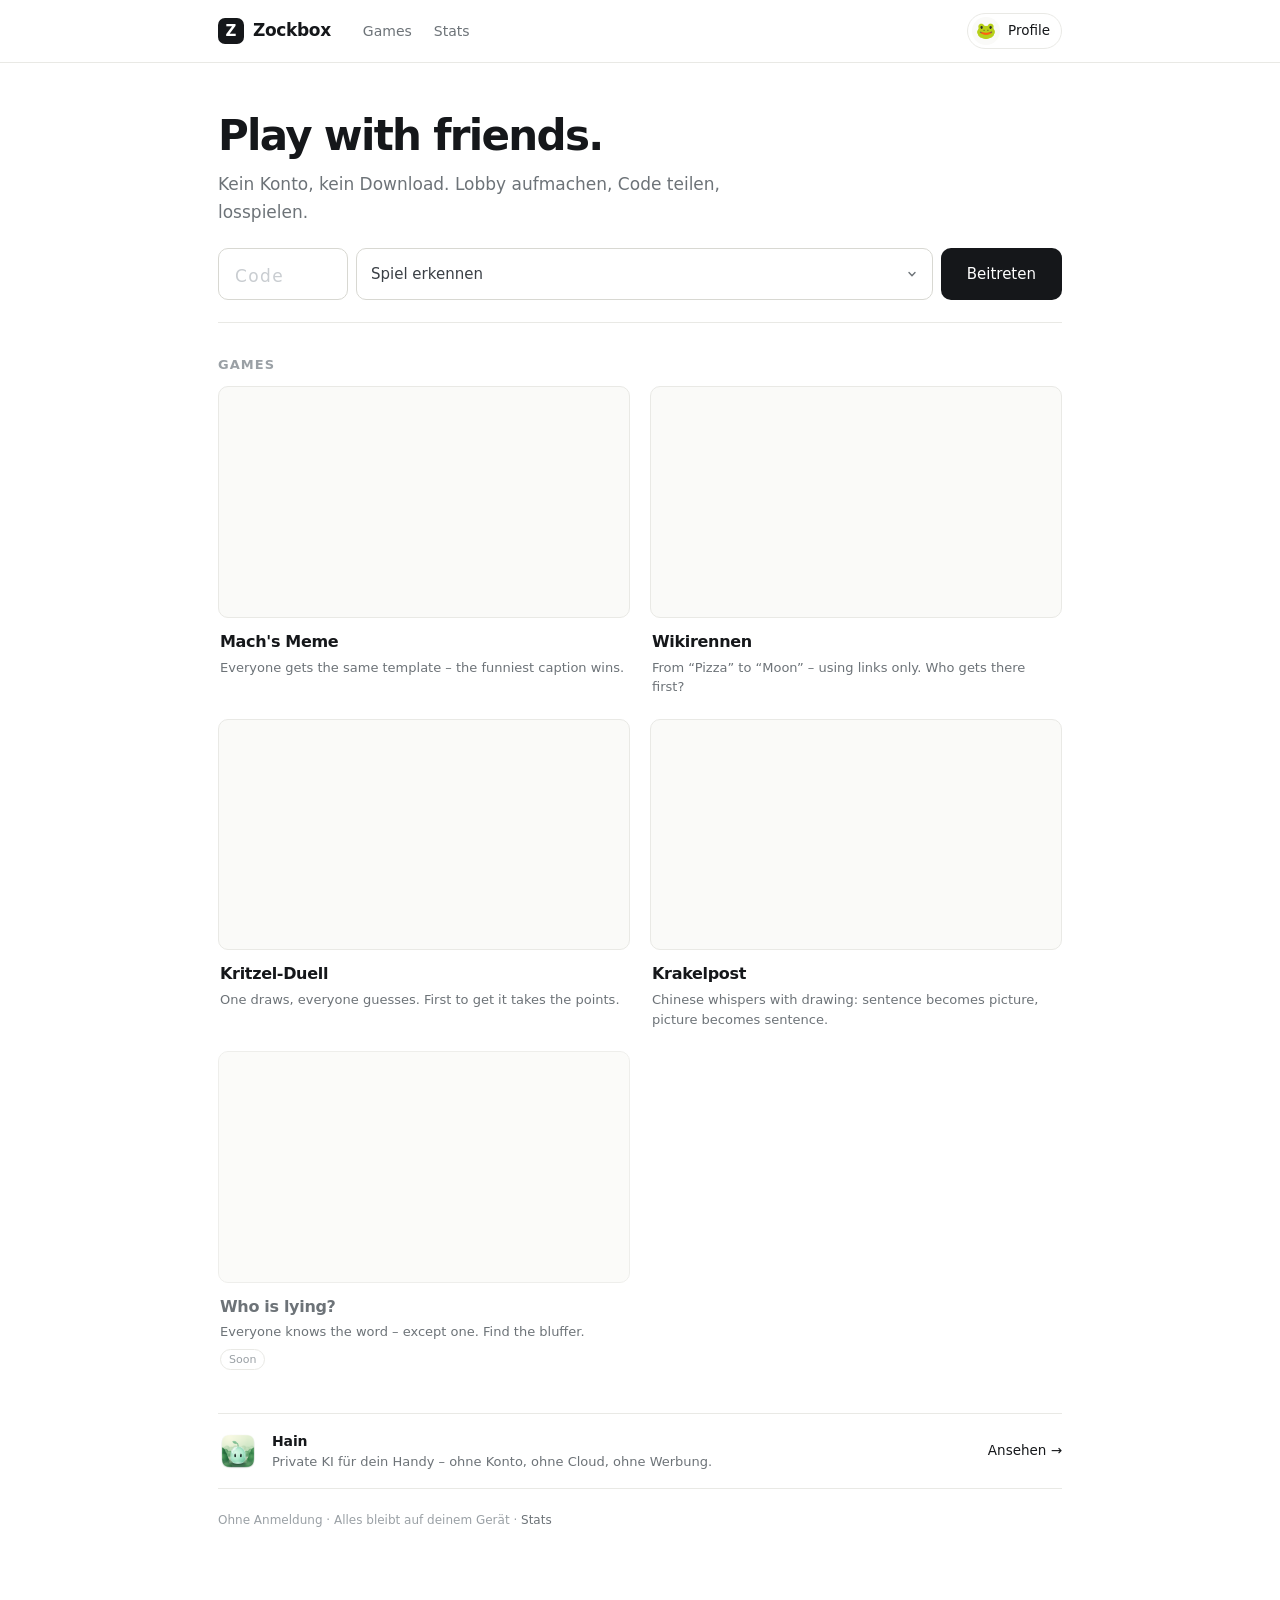
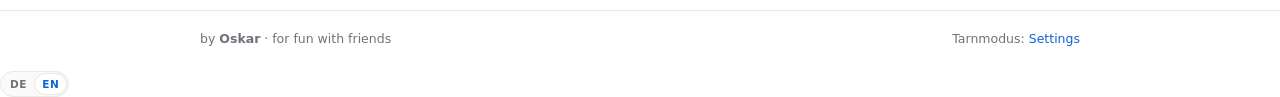
==== commit cdb575d2: "Neue Startseite, Moodle-Tarnung, Statistikseite, Einstellungs-Pop-up, fester Hain-Hinweis Co-authore" ====
--- a/index.html
+++ b/index.html
@@ -48,62 +48,27 @@
     ]
   }
   </script>
-  <script type="application/ld+json">
-  {
-    "@context": "https://schema.org",
-    "@type": "FAQPage",
-    "mainEntity": [
-      {
-        "@type": "Question",
-        "name": "Brauche ich ein Konto, um Zockbox zu spielen?",
-        "acceptedAnswer": { "@type": "Answer", "text": "Nein. Name und Avatar genügen, es gibt keine Anmeldung und keinen Download. Die Verbindung läuft direkt zwischen den Geräten (WebRTC)." }
-      },
-      {
-        "@type": "Question",
-        "name": "Wie viele Leute können mitspielen?",
-        "acceptedAnswer": { "@type": "Answer", "text": "Es gibt kein festes Limit. Richtwert sind 2 bis 8 Personen, je nach Spiel und Gerät des Hosts – große Runden funktionieren zum Beispiel bei Krakelpost gut." }
-      },
-      {
-        "@type": "Question",
-        "name": "Läuft Zockbox auf dem Handy?",
-        "acceptedAnswer": { "@type": "Answer", "text": "Ja, im Browser auf Android, iPhone, Tablet, Laptop und PC. In Safari und Chrome lässt sich die Seite zum Home-Bildschirm hinzufügen und startet dann wie eine App." }
-      },
-      {
-        "@type": "Question",
-        "name": "Was kostet Zockbox?",
-        "acceptedAnswer": { "@type": "Answer", "text": "Nichts. Alle vier Spiele sind kostenlos und werbefrei; es gibt keine Konten und keine Bezahlschranke." }
-      }
-    ]
-  }
-  </script>
   <link rel="stylesheet" href="shared/ui.css">
   <link rel="stylesheet" href="shared/games.css">
   <link rel="stylesheet" href="shared/home.css">
   <script type="module">
-    // Sprache zuerst: Deutschland (und Österreich) Deutsch, alle anderen Englisch.
     import { initI18n } from './shared/i18n.js';
     initI18n();
   </script>
-  <script>
-    // Bei aktivem Tarnmodus bleibt die Startseite frei von Werbung – auch schon
-    // bevor die Module geladen sind (kein kurzes Aufblitzen).
-    try { if (localStorage.getItem('zb_tarn_on') === '1') document.documentElement.classList.add('zb-ads-hidden'); } catch (e) {}
-  </script>
 </head>
 <body class="hm">
-  <header class="top">
-    <div class="wrap top-in">
-      <a class="brand" href="./" aria-label="Zockbox Startseite">
-        <span class="brand-mark" aria-hidden="true">Z</span>
-        <span>Zockbox</span>
-        <span class="brand-sub">Browser-Spiele ohne Anmeldung</span>
-      </a>
-      <nav class="top-nav" aria-label="Hauptmenü">
-        <a class="top-a" href="#spiele" aria-current="page">Spiele</a>
-        <a class="top-a" href="statistik.html" id="zbNavStats">Statistik</a>
+  <header class="bar">
+    <div class="bar-in">
+      <a class="logo" href="./" aria-label="Zockbox Startseite">
+        <span class="logo-mark" aria-hidden="true">Z</span>
+        <span class="logo-tx">Zockbox</span>
+      </a>
+      <nav class="bar-nav" aria-label="Hauptmenü">
+        <a href="#spiele">Spiele</a>
+        <a href="statistik.html">Statistik</a>
       </nav>
-      <div class="top-right">
-        <button type="button" class="me" id="zbMe" aria-label="Dein Profil">
+      <div class="bar-right">
+        <button type="button" class="me" id="zbMe" aria-label="Profil und Einstellungen">
           <span class="me-av" id="zbMeAv" aria-hidden="true">🐸</span>
           <span class="me-tx" id="zbMeName">Profil</span>
         </button>
@@ -111,263 +76,138 @@
     </div>
   </header>
 
-  <main class="wrap page">
-    <div id="installHint" class="note hidden no-print" role="note" style="display:flex;align-items:flex-start;gap:10px;margin-bottom:18px">
-      <span aria-hidden="true">📲</span>
-      <p style="flex:1">Tipp: In Safari auf <b>Teilen</b> und dann <b>„Zum Home-Bildschirm“</b> – dann startet die Zockbox wie eine App.</p>
-      <button id="installClose" type="button" class="x" style="margin:-6px -6px 0 0" aria-label="Hinweis schließen">×</button>
-    </div>
-
-    <div class="page-head">
-      <h1 class="h1">Hallo<span id="zbHello">!</span> 👋</h1>
-      <p class="lead">Lobby aufmachen, Code teilen, losspielen. Kein Konto, kein Download – die Verbindung läuft direkt zwischen euren Geräten.</p>
-    </div>
-
-    <!-- Mit Code beitreten -->
-    <section class="card join" id="beitreten" aria-labelledby="joinTitle">
-      <form id="joinForm" class="join-form" autocomplete="off" novalidate>
-        <div class="join-main">
-          <label class="lbl" for="joinCode" id="joinTitle">Mit Code beitreten</label>
-          <div class="join-row">
-            <input id="joinCode" class="inp join-code" type="text" inputmode="text" maxlength="4"
-                   autocapitalize="characters" autocorrect="off" spellcheck="false" enterkeyhint="go"
-                   placeholder="ABCD" aria-label="Lobby-Code (4 Buchstaben)">
-            <button id="joinGo" class="btn btn-primary join-go" type="submit">Los</button>
-          </div>
-          <p class="join-hint" id="joinHint">Den Code bekommst du von der Person, die die Lobby erstellt hat.</p>
-        </div>
-        <div class="join-side">
-          <span class="lbl" id="joinGameLbl">Spiel</span>
-          <div class="chips" id="joinGame" role="group" aria-labelledby="joinGameLbl">
-            <button type="button" class="chip" data-game="auto" title="Spiel automatisch erkennen">Auto</button>
-            <button type="button" class="chip" data-game="machs-meme">Mach's Meme</button>
-            <button type="button" class="chip" data-game="wikirennen">Wikirennen</button>
-            <button type="button" class="chip" data-game="kritzel-duell">Kritzel-Duell</button>
-            <button type="button" class="chip" data-game="krakelpost">Krakelpost</button>
-          </div>
-        </div>
-        <p id="joinStatus" class="join-status hidden" aria-live="polite"></p>
-      </form>
+  <main class="page">
+    <section class="hero">
+      <h1>Spiele mit Freunden.</h1>
+      <p>Kein Konto, kein Download. Lobby aufmachen, Code teilen, losspielen.</p>
     </section>
 
-    <!-- Spiele -->
-    <div class="sec" id="spiele">
-      <h2>Spiele</h2>
-      <span class="sec-note" id="zbCapacityNote"></span>
-    </div>
+    <form id="joinForm" class="join" autocomplete="off" novalidate>
+      <div class="join-code">
+        <label class="sr" for="joinCode" id="joinTitle">Mit Code beitreten</label>
+        <input id="joinCode" type="text" inputmode="text" maxlength="4"
+               autocapitalize="characters" autocorrect="off" spellcheck="false" enterkeyhint="go"
+               placeholder="Code" aria-label="Lobby-Code (4 Buchstaben)">
+      </div>
+      <div class="join-game">
+        <label class="sr" for="joinGame">Spiel</label>
+        <select id="joinGame" aria-label="Spiel">
+          <option value="auto">Spiel erkennen</option>
+          <option value="machs-meme">Mach's Meme</option>
+          <option value="wikirennen">Wikirennen</option>
+          <option value="kritzel-duell">Kritzel-Duell</option>
+          <option value="krakelpost">Krakelpost</option>
+        </select>
+      </div>
+      <button id="joinGo" class="go" type="submit">Beitreten</button>
+      <p id="joinStatus" class="join-status hidden" aria-live="polite"></p>
+    </form>
+
+    <div class="sec-head">
+      <h2 id="spiele">Spiele</h2>
+      <span id="zbCapacityNote"></span>
+    </div>
+
     <div class="games">
-      <a class="gcard" href="games/machs-meme/" data-game="machs-meme">
-        <span class="gcard-art" data-art="machs-meme"></span>
-        <span class="gcard-body">
-          <b class="gcard-name">Mach's Meme</b>
-          <span class="gcard-desc">Alle bekommen dieselbe Vorlage – die witzigste Caption gewinnt.</span>
-          <span class="gcard-foot">
-            <span class="gcard-meta" data-cap-game="machs-meme">2+</span>
-            <span class="gcard-stat" data-stat="machs-meme"></span>
-            <span class="gcard-go">Spielen →</span>
-          </span>
-        </span>
-      </a>
-
-      <a class="gcard" href="games/wikirennen/" data-game="wikirennen">
-        <span class="gcard-art" data-art="wikirennen"></span>
-        <span class="gcard-body">
-          <b class="gcard-name">Wikirennen</b>
-          <span class="gcard-desc">Von „Pizza“ zu „Mond“ – nur über Links. Wer ist zuerst am Ziel?</span>
-          <span class="gcard-foot">
-            <span class="gcard-meta" data-cap-game="wikirennen">2+</span>
-            <span class="gcard-stat" data-stat="wikirennen"></span>
-            <span class="gcard-go">Spielen →</span>
-          </span>
-        </span>
-      </a>
-
-      <a class="gcard" href="games/kritzel-duell/" data-game="kritzel-duell">
-        <span class="gcard-art" data-art="kritzel-duell"></span>
-        <span class="gcard-body">
-          <b class="gcard-name">Kritzel-Duell</b>
-          <span class="gcard-desc">Einer zeichnet, alle raten. Wer's zuerst erkennt, holt die Punkte.</span>
-          <span class="gcard-foot">
-            <span class="gcard-meta" data-cap-game="kritzel-duell">2+</span>
-            <span class="gcard-stat" data-stat="kritzel-duell"></span>
-            <span class="gcard-go">Spielen →</span>
-          </span>
-        </span>
-      </a>
-
-      <a class="gcard" href="games/krakelpost/" data-game="krakelpost">
-        <span class="gcard-art" data-art="krakelpost"></span>
-        <span class="gcard-body">
-          <b class="gcard-name">Krakelpost</b>
-          <span class="gcard-desc">Stille Post mit Zeichnen: Satz wird Bild, Bild wird Satz.</span>
-          <span class="gcard-foot">
-            <span class="gcard-meta" data-cap-game="krakelpost">2+</span>
-            <span class="gcard-stat" data-stat="krakelpost"></span>
-            <span class="gcard-go">Spielen →</span>
-          </span>
-        </span>
-      </a>
-
-      <div class="gcard gcard-soon" aria-disabled="true">
-        <span class="gcard-art" data-art="wer-luegt"></span>
-        <span class="gcard-body">
-          <b class="gcard-name">Wer lügt?</b>
-          <span class="gcard-desc">Alle kennen das Wort – nur einer nicht. Findet den Bluffer.</span>
-          <span class="gcard-foot">
-            <span class="gcard-meta">In Arbeit</span>
-            <span class="gcard-soon-tag">Bald</span>
-          </span>
-        </span>
-      </div>
-    </div>
-
-    <!-- Dein Profil -->
-    <section class="card" id="profil" aria-labelledby="profTitle">
-      <div class="card-h">
-        <h2 id="profTitle">Dein Profil</h2>
-        <span class="card-note">Name und Avatar für alle Spiele</span>
-      </div>
-      <div class="card-b">
-        <div class="prof-row">
-          <button id="phAvatar" class="prof-av" type="button" aria-label="Avatar auswählen" aria-expanded="false">🐸</button>
-          <div class="prof-field grow">
-            <label class="lbl" for="phName">Dein Name</label>
-            <input id="phName" class="inp" type="text" maxlength="16" placeholder="Dein Name" autocomplete="nickname">
-          </div>
-          <button id="phDice" class="btn btn-icon" type="button" title="Zufälliger Name und Avatar" aria-label="Zufälliger Name und Avatar" style="align-self:flex-end">🎲</button>
-        </div>
-        <div id="phAvatarGrid" class="prof-grid hidden" role="group" aria-label="Avatare"></div>
-        <p class="note">Gilt für alle Spiele und wird nur in diesem Browser gespeichert.</p>
-      </div>
+      <a class="game" href="games/machs-meme/" data-game="machs-meme">
+        <span class="game-art" data-art="machs-meme"></span>
+        <span class="game-tx">
+          <b>Mach's Meme</b>
+          <small>Alle bekommen dieselbe Vorlage – die witzigste Caption gewinnt.</small>
+          <em data-stat="machs-meme"></em>
+        </span>
+      </a>
+
+      <a class="game" href="games/wikirennen/" data-game="wikirennen">
+        <span class="game-art" data-art="wikirennen"></span>
+        <span class="game-tx">
+          <b>Wikirennen</b>
+          <small>Von „Pizza“ zu „Mond“ – nur über Links. Wer ist zuerst am Ziel?</small>
+          <em data-stat="wikirennen"></em>
+        </span>
+      </a>
+
+      <a class="game" href="games/kritzel-duell/" data-game="kritzel-duell">
+        <span class="game-art" data-art="kritzel-duell"></span>
+        <span class="game-tx">
+          <b>Kritzel-Duell</b>
+          <small>Einer zeichnet, alle raten. Wer's zuerst erkennt, holt die Punkte.</small>
+          <em data-stat="kritzel-duell"></em>
+        </span>
+      </a>
+
+      <a class="game" href="games/krakelpost/" data-game="krakelpost">
+        <span class="game-art" data-art="krakelpost"></span>
+        <span class="game-tx">
+          <b>Krakelpost</b>
+          <small>Stille Post mit Zeichnen: Satz wird Bild, Bild wird Satz.</small>
+          <em data-stat="krakelpost"></em>
+        </span>
+      </a>
+
+      <div class="game soon" aria-disabled="true">
+        <span class="game-art" data-art="wer-luegt"></span>
+        <span class="game-tx">
+          <b>Wer lügt?</b>
+          <small>Alle kennen das Wort – nur einer nicht. Findet den Bluffer.</small>
+          <em class="soon-tag">Bald</em>
+        </span>
+      </div>
+    </div>
+
+    <section class="hain" aria-labelledby="hainTitle">
+      <img class="hain-icon" src="assets/promo/hain-icon.webp" alt="" width="40" height="40" loading="lazy">
+      <div class="hain-tx">
+        <b id="hainTitle">Hain</b>
+        <span>Private KI für dein Handy – ohne Konto, ohne Cloud, ohne Werbung.</span>
+      </div>
+      <a class="hain-go" href="https://oskar26.github.io/hain/" target="_blank" rel="noopener noreferrer">Ansehen →</a>
     </section>
 
-    <!-- So geht's + Statistik + Einstellungen -->
-    <div class="lower">
-      <section class="card" aria-labelledby="howTitle">
-        <div class="card-h"><h2 id="howTitle">So geht's</h2></div>
-        <div class="card-b">
-          <ol class="how">
-            <li><b>Profil</b><span>Name und Avatar wählen – kein Konto nötig.</span></li>
-            <li><b>Spiel wählen</b><span>Eine Person erstellt die Lobby und bekommt einen Code.</span></li>
-            <li><b>Code teilen</b><span>Die anderen tippen die vier Buchstaben oben ein.</span></li>
-            <li><b>Zocken</b><span>Die Daten laufen direkt zwischen euren Geräten (WebRTC).</span></li>
-          </ol>
-        </div>
-      </section>
-
-      <div class="lower-col">
-        <section class="card" aria-labelledby="numTitle">
-          <div class="card-h">
-            <h2 id="numTitle">Deine Zahlen</h2>
-            <a class="card-note" href="statistik.html" style="color:var(--accent)">Statistik →</a>
-          </div>
-          <div class="stats-strip" id="zbMiniStats"></div>
-        </section>
-
-        <section class="card" aria-labelledby="setTitle" style="margin-top:16px">
-          <div class="card-h"><h2 id="setTitle">Einstellungen</h2></div>
-          <div class="card-b">
-            <button type="button" class="link-row" id="zbOpenSettings">
-              <span class="link-row-ic" aria-hidden="true">
-                <svg viewBox="0 0 24 24" fill="none" stroke="currentColor" stroke-width="1.8" stroke-linecap="round"><circle cx="12" cy="12" r="3.2"/><path d="M12 3v2.2M12 18.8V21M4.2 7.5l1.9 1.1M17.9 15.4l1.9 1.1M4.2 16.5l1.9-1.1M17.9 8.6l1.9-1.1"/></svg>
-              </span>
-              <span class="link-row-tx"><b>Tarnmodus &amp; Auslöser</b><small id="zbSetSummary">Titel, Symbol und Tarnseite für den Fall der Fälle</small></span>
-              <span class="link-row-go" aria-hidden="true">→</span>
-            </button>
-            <div class="link-row static">
-              <span class="link-row-ic" aria-hidden="true">
-                <svg viewBox="0 0 24 24" fill="none" stroke="currentColor" stroke-width="1.8" stroke-linecap="round" stroke-linejoin="round"><path d="M4 19V9M10 19V5M16 19v-6M22 19H2"/></svg>
-              </span>
-              <span class="link-row-tx"><b>Alles bleibt auf diesem Gerät</b><small>Statistik, Profil und Tarn-Einstellungen liegen nur im Browser.</small></span>
-            </div>
-          </div>
-        </section>
-      </div>
-    </div>
-
-    <!-- Hain: eigenes Projekt, ruhig, ohne Pop-up -->
-    <section class="card hain zx-promo-band" aria-labelledby="hainTitle">
-      <img class="hain-icon" src="assets/promo/hain-icon.webp" alt="Hain App-Icon" width="52" height="52" loading="lazy">
-      <div class="hain-tx">
-        <span class="eyebrow">Hain · Private KI für Android</span>
-        <h2 id="hainTitle">Deine Fragen bleiben auf deinem Handy.</h2>
-        <p>Ein kleiner KI-Assistent, der komplett auf dem Gerät läuft – ohne Konto, ohne Cloud, ohne Werbung. Kostenlos und Open Source.</p>
-      </div>
-      <div class="hain-actions">
-        <a class="btn btn-sm" href="https://oskar26.github.io/hain/" target="_blank" rel="noopener noreferrer">Webseite ansehen</a>
-        <a class="btn btn-sm btn-ghost" href="https://github.com/oskar26/hain/releases/latest" target="_blank" rel="noopener noreferrer">APK laden</a>
-      </div>
-    </section>
-
-    <section class="faq" id="fragen" aria-labelledby="faqTitle">
-      <div class="sec"><h2 id="faqTitle">Häufige Fragen</h2><span class="sec-note">Kurz beantwortet</span></div>
-      <details class="faq-i">
-        <summary>Brauche ich ein Konto, um Zockbox zu spielen?</summary>
-        <p>Nein. Name und Avatar genügen, es gibt keine Anmeldung und keinen Download. Die Verbindung läuft direkt zwischen den Geräten (WebRTC).</p>
-      </details>
-      <details class="faq-i">
-        <summary>Wie viele Leute können mitspielen?</summary>
-        <p>Es gibt kein festes Limit. Richtwert sind 2 bis 8 Personen, je nach Spiel und Gerät des Hosts – große Runden funktionieren zum Beispiel bei Krakelpost gut.</p>
-      </details>
-      <details class="faq-i">
-        <summary>Läuft Zockbox auf dem Handy?</summary>
-        <p>Ja, im Browser auf Android, iPhone, Tablet, Laptop und PC. In Safari und Chrome lässt sich die Seite zum Home-Bildschirm hinzufügen und startet dann wie eine App.</p>
-      </details>
-      <details class="faq-i">
-        <summary>Was kostet Zockbox?</summary>
-        <p>Nichts. Alle vier Spiele sind kostenlos und werbefrei; es gibt keine Konten und keine Bezahlschranke.</p>
-      </details>
-    </section>
+    <p class="foot-note">
+      Ohne Anmeldung · Alles bleibt auf deinem Gerät · <a href="statistik.html">Statistik</a>
+    </p>
   </main>
 
   <footer class="foot">
-    <div class="wrap">
-      <div class="foot-in">
-        <span>von <b>Oskar</b> · zum Spaß mit Freunden</span>
-        <div class="foot-links">
-          <a href="statistik.html">Statistik</a>
-          <a href="#einstellungen" id="zbOpenSettings2">Einstellungen</a>
-          <a href="https://oskar26.github.io/hain/" target="_blank" rel="noopener noreferrer">Hain</a>
-        </div>
-      </div>
-      <p class="foot-small" style="margin-top:10px">Zockbox · Verbindung über PeerJS · Memes über imgflip &amp; memegen.link · Texte aus Wikipedia (CC BY-SA 4.0). Bitte halte dich an die Regeln deiner Schule.</p>
+    <div class="foot-in">
+      <span>von <b>Oskar</b> · zum Spaß mit Freunden</span>
+      <span class="foot-kbd">Tarnmodus: <a href="#einstellungen" id="zbOpenSettings2">Einstellungen</a></span>
     </div>
   </footer>
 
-  <!-- Einstellungen: ein Fenster, zwei Spalten auf großen Bildschirmen -->
+  <!-- Einstellungen: ein breites Fenster, zwei Spalten -->
   <div class="modal hidden" id="zbSettingsModal" role="dialog" aria-modal="true" aria-labelledby="zbSetTitle">
-    <div class="dialog dialog-wide">
+    <div class="dialog settings">
       <div class="dialog-h">
         <div>
           <h2 id="zbSetTitle">Einstellungen</h2>
-          <p>Tarnmodus, Auslöser und Hinweise – alles bleibt auf diesem Gerät.</p>
+          <p>Profil, Zahlen und Tarnmodus.</p>
         </div>
         <button type="button" class="x" id="zbCloseSettings" aria-label="Einstellungen schließen">×</button>
       </div>
-      <div class="dialog-b set-cols">
-        <div class="set-col">
-          <div class="set-sub">Dein Profil</div>
+      <div class="settings-body">
+        <section class="settings-col">
+          <h3 class="col-h">Profil</h3>
           <div class="prof-row">
-            <button id="phAvatar2" class="prof-av" type="button" aria-label="Avatar auswählen" aria-expanded="false">🐸</button>
+            <button id="phAvatar" class="prof-av" type="button" aria-label="Avatar auswählen" aria-expanded="false">🐸</button>
             <div class="prof-field grow">
-              <label class="lbl" for="phName2">Dein Name</label>
-              <input id="phName2" class="inp" type="text" maxlength="16" placeholder="Dein Name" autocomplete="nickname">
+              <label class="lbl" for="phName">Dein Name</label>
+              <input id="phName" class="inp" type="text" maxlength="16" placeholder="Dein Name" autocomplete="nickname">
             </div>
-            <button id="phDice2" class="btn btn-icon" type="button" title="Zufälliger Name und Avatar" aria-label="Zufälliger Name und Avatar" style="align-self:flex-end">🎲</button>
+            <button id="phDice" class="btn btn-icon" type="button" title="Zufälliger Name und Avatar" aria-label="Zufälliger Name und Avatar">🎲</button>
           </div>
-          <div id="phAvatarGrid2" class="prof-grid hidden" role="group" aria-label="Avatare"></div>
-          <p class="note">Gilt für alle Spiele. Wird nur in diesem Browser gespeichert.</p>
-
-          <div class="set-sub">Hinweise</div>
-          <p class="note">Die Zockbox zeigt einen dezenten Hinweis auf <a href="https://oskar26.github.io/hain/" target="_blank" rel="noopener noreferrer">Hain</a> – ohne Pop-ups, ohne Werbenetzwerke. Im Tarnmodus verschwindet er.</p>
-
-          <div class="set-sub">Deine Zahlen</div>
-          <div class="stats-strip plain" id="zbMiniStats2"></div>
-          <p class="note">Ausführlich unter <a href="statistik.html">Statistik</a>.</p>
-        </div>
-        <div class="set-col set-col-main">
+          <div id="phAvatarGrid" class="prof-grid hidden" role="group" aria-label="Avatare"></div>
+          <p class="note">Gilt für alle Spiele und wird nur in diesem Browser gespeichert.</p>
+
+          <h3 class="col-h">Deine Zahlen</h3>
+          <div class="mini" id="zbMiniStats"></div>
+          <p class="note"><a href="statistik.html">Ausführliche Statistik →</a></p>
+        </section>
+
+        <section class="settings-col settings-col-tarn">
           <div id="zbTarnSettings" class="tarn-set"></div>
-        </div>
+        </section>
       </div>
     </div>
   </div>
--- a/shared/ui.css
+++ b/shared/ui.css
@@ -1,50 +1,45 @@
 /* =========================================================================
-   Zockbox – Oberfläche für Startseite, Statistik und Fehlerseite. made by Oskar
-
-   Ruhig, hell, feine Linien. Vorbild ist eine Lernplattform: viel Weiß,
-   ein hellgrauer Grund, Karten mit 1px-Rand, EINE Blaufarbe als Akzent,
-   klare Systemschrift. Keine Schatten, keine Muster, keine Sticker.
-
-   Datei enthält wirklich nur, was diese drei Seiten brauchen – Spiele
-   binden sie nicht ein.
+   Zockbox – Grundgerüst für Startseite, Statistik und Fehlerseite.
+
+   Ruhig und knapp: weiße Fläche, eine Haarlinie, eine Akzentfarbe,
+   Inter als Schrift. Keine Schatten, keine Muster, keine Verläufe.
+   Spiele laden diese Datei nicht.
    ========================================================================= */
 
 @import url('fonts.css');
 
-/* ---------- Grundlage ---------- */
 :root {
-  --bg: #f2f3f4;
-  --surface: #fff;
-  --surface-2: #f7f8f9;
-  --line: #e0e2e5;
-  --line-2: #ced2d6;
-  --ink: #1f2328;
-  --ink-2: #40464d;
-  --muted: #6b7178;
-  --faint: #8d949b;
-  --accent: #0b6bcb;
-  --accent-d: #0a5aa8;
-  --accent-soft: #eaf2fb;
-  --accent-line: #bfd8f2;
-  --warm: #f7f8f9;
+  --bg: #ffffff;
+  --surface: #ffffff;
+  --surface-2: #fafaf8;
+  --line: #e9e9e5;
+  --line-2: #d8d8d2;
+  --ink: #15171a;
+  --ink-2: #3a3f45;
+  --muted: #6d7378;
+  --faint: #9aa0a5;
+  --accent: #0f62d6;
+  --accent-d: #0b51b3;
+  --accent-soft: #eef4fe;
+  --accent-line: #cadeff;
   --danger: #b3261e;
-  --ok: #1f7a4d;
-  --r: 8px;
-  --r-sm: 5px;
+  --ok: #1c7a4d;
+  --r: 10px;
+  --r-sm: 6px;
   --font: 'Inter', system-ui, -apple-system, 'Segoe UI', Roboto, Arial, sans-serif;
-  --wrap: 900px;
-  --pad: max(16px, env(safe-area-inset-left));
+  --wrap: 880px;
+  --pad: max(18px, env(safe-area-inset-left));
 }
 
 *, *::before, *::after { box-sizing: border-box; }
-html { -webkit-text-size-adjust: 100%; }
+html { -webkit-text-size-adjust: 100%; scroll-behavior: smooth; }
 body {
   margin: 0;
   min-height: 100vh;
   min-height: 100dvh;
   background: var(--bg);
   color: var(--ink);
-  font: 15px/1.55 var(--font);
+  font: 15.5px/1.6 var(--font);
   -webkit-font-smoothing: antialiased;
   -webkit-tap-highlight-color: transparent;
   overflow-x: hidden;
@@ -53,46 +48,43 @@
 a:hover { text-decoration: underline; }
 button, input, select, textarea { font: inherit; color: inherit; }
 button { cursor: pointer; }
-h1, h2, h3, h4 { margin: 0; font-weight: 600; letter-spacing: -.02em; line-height: 1.25; }
+h1, h2, h3, h4 { margin: 0; font-weight: 600; letter-spacing: -.025em; line-height: 1.2; }
 p { margin: 0; }
 img, svg { display: block; max-width: 100%; }
 .hidden { display: none !important; }
-:focus-visible { outline: 2px solid var(--accent); outline-offset: 2px; border-radius: 3px; }
-::selection { background: #d6e6f8; }
-.wrap { width: 100%; max-width: var(--wrap); margin: 0 auto; padding-left: var(--pad); padding-right: max(16px, env(safe-area-inset-right)); }
+:focus-visible { outline: 2px solid var(--accent); outline-offset: 2px; border-radius: 4px; }
+::selection { background: #d9e7ff; }
+.wrap { width: 100%; max-width: var(--wrap); margin: 0 auto; padding-left: var(--pad); padding-right: max(18px, env(safe-area-inset-right)); }
 .sr { position: absolute; width: 1px; height: 1px; padding: 0; margin: -1px; overflow: hidden; clip: rect(0 0 0 0); white-space: nowrap; border: 0; }
 
-/* ---------- Kopfzeile (wie in der Lernplattform) ---------- */
-.top {
+/* ---------- Kopfzeile ---------- */
+.bar {
   position: sticky; top: 0; z-index: 30;
-  background: var(--surface);
+  background: rgba(255, 255, 255, .92);
+  backdrop-filter: saturate(180%) blur(12px);
+  -webkit-backdrop-filter: saturate(180%) blur(12px);
   border-bottom: 1px solid var(--line);
 }
-.top-in {
-  display: flex; align-items: center; gap: 10px;
-  height: 56px;
-}
-.brand {
-  display: inline-flex; align-items: center; gap: 9px;
-  font-size: 16.5px; font-weight: 600; letter-spacing: -.015em; color: var(--ink);
-  white-space: nowrap;
-}
-.brand:hover { text-decoration: none; color: var(--ink); }
-.brand-mark {
-  width: 27px; height: 27px; flex: none; display: grid; place-items: center;
-  border-radius: 6px; background: var(--ink); color: #fff;
-  font: 600 15px/1 var(--font); letter-spacing: 0;
-}
-.brand-sub { color: var(--muted); font-weight: 400; font-size: 14px; display: none; }
-.top-nav { display: flex; align-items: center; gap: 4px; margin-left: 6px; }
-.top-a {
-  display: inline-flex; align-items: center; gap: 6px;
-  height: 34px; padding: 0 11px; border-radius: var(--r-sm);
-  color: var(--ink-2); font-size: 14px; white-space: nowrap;
-}
-.top-a:hover { background: var(--surface-2); color: var(--ink); text-decoration: none; }
-.top-a[aria-current="page"] { background: var(--accent-soft); color: var(--accent); font-weight: 500; }
-.top-right { margin-left: auto; display: flex; align-items: center; gap: 6px; min-width: 0; }
+.bar-in {
+  display: flex; align-items: center; gap: 8px;
+  width: 100%; max-width: var(--wrap); margin: 0 auto;
+  height: 62px; padding-left: var(--pad); padding-right: max(18px, env(safe-area-inset-right));
+}
+.logo { display: inline-flex; align-items: center; gap: 9px; color: var(--ink); font-size: 17px; font-weight: 600; letter-spacing: -.02em; }
+.logo:hover { text-decoration: none; color: var(--ink); }
+.logo-mark {
+  width: 26px; height: 26px; flex: none; display: grid; place-items: center;
+  border-radius: 7px; background: var(--ink); color: #fff;
+  font-size: 15px; font-weight: 600; letter-spacing: 0;
+}
+.bar-nav { display: flex; align-items: center; gap: 2px; margin-left: 14px; }
+.bar-nav a {
+  height: 32px; padding: 0 10px; display: inline-flex; align-items: center;
+  border-radius: var(--r-sm); color: var(--muted); font-size: 14px;
+}
+.bar-nav a:hover { background: var(--surface-2); color: var(--ink); text-decoration: none; }
+.bar-nav a[aria-current="page"] { color: var(--ink); font-weight: 500; }
+.bar-right { margin-left: auto; display: flex; align-items: center; gap: 6px; min-width: 0; }
 
 /* Sprachumschalter (i18n.js setzt .zb-lang überall ein) */
 .zb-lang { display: inline-flex; gap: 1px; padding: 2px; border: 1px solid var(--line); border-radius: 999px; background: var(--surface-2); }
@@ -100,157 +92,148 @@
 .zb-lang button:hover { color: var(--ink); }
 .zb-lang button[aria-pressed="true"] { background: #fff; color: var(--accent); box-shadow: 0 0 0 1px var(--line); }
 
-/* Profilknopf mit Avatar */
+/* Profilknopf */
 .me {
   display: inline-flex; align-items: center; gap: 8px;
-  height: 36px; padding: 0 10px 0 4px; border: 1px solid var(--line); border-radius: 999px;
+  height: 36px; padding: 0 11px 0 4px; border: 1px solid var(--line); border-radius: 999px;
   background: var(--surface); color: var(--ink); font-size: 13.5px; max-width: 190px;
 }
 .me:hover { border-color: var(--line-2); background: var(--surface-2); }
-.me-av { width: 28px; height: 28px; flex: none; display: grid; place-items: center; border-radius: 50%; background: var(--accent-soft); font-size: 16px; line-height: 1; }
+.me-av { width: 28px; height: 28px; flex: none; display: grid; place-items: center; border-radius: 50%; background: var(--surface-2); font-size: 16px; line-height: 1; }
 .me-tx { overflow: hidden; text-overflow: ellipsis; white-space: nowrap; }
 
 /* ---------- Seite ---------- */
-.page { padding: 26px 0 40px; }
-.page-head { margin-bottom: 20px; }
-.h1 { font-size: clamp(24px, 3.6vw, 31px); font-weight: 600; letter-spacing: -.028em; }
-.lead { margin-top: 6px; color: var(--muted); font-size: 15px; max-width: 46em; }
-.eyebrow { font-size: 11.5px; font-weight: 600; letter-spacing: .1em; text-transform: uppercase; color: var(--faint); }
-
-/* Karte / Kasten – der Grundbaustein der ganzen Seite */
+.page { width: 100%; max-width: var(--wrap); margin: 0 auto; padding: 44px max(18px, env(safe-area-inset-right)) 40px var(--pad); }
+.h1 { font-size: clamp(27px, 3.4vw, 34px); }
+.lead { margin-top: 8px; color: var(--muted); font-size: 15.5px; max-width: 44em; }
+.sec { display: flex; align-items: baseline; justify-content: space-between; gap: 12px; margin: 40px 0 12px; }
+.sec h2 { font-size: 17px; }
+.sec-note { color: var(--muted); font-size: 12.5px; }
+
+/* Karte */
 .card { background: var(--surface); border: 1px solid var(--line); border-radius: var(--r); }
-.card + .card { margin-top: 16px; }
-.card-pad { padding: 18px 20px; }
-.card-h { display: flex; align-items: baseline; justify-content: space-between; gap: 12px; padding: 15px 20px; border-bottom: 1px solid var(--line); }
-.card-h h2 { font-size: 17px; letter-spacing: -.018em; }
+.card + .card { margin-top: 14px; }
+.card-h { display: flex; align-items: baseline; justify-content: space-between; gap: 12px; padding: 14px 18px; border-bottom: 1px solid var(--line); }
+.card-h h2 { font-size: 15px; }
 .card-h .card-note { color: var(--muted); font-size: 12.5px; text-align: right; }
-.card-b { padding: 18px 20px; }
+.card-b { padding: 16px 18px; }
 .card-b > * + * { margin-top: 14px; }
-.sec { display: flex; align-items: baseline; justify-content: space-between; gap: 12px; margin: 30px 0 12px; }
-.sec h2 { font-size: 18px; }
-.sec-note { color: var(--muted); font-size: 12.5px; }
 
 /* ---------- Formulare ---------- */
 .lbl { display: block; font-size: 12.5px; font-weight: 500; color: var(--ink-2); margin-bottom: 5px; }
 .inp {
-  width: 100%; height: 42px; padding: 0 11px;
+  width: 100%; height: 44px; padding: 0 12px;
   border: 1px solid var(--line-2); border-radius: var(--r-sm);
-  background: var(--surface); color: var(--ink); font-size: 14.5px;
-}
-select.inp { appearance: none; padding-right: 30px; background-image: url("data:image/svg+xml,%3Csvg xmlns='http://www.w3.org/2000/svg' viewBox='0 0 12 12'%3E%3Cpath d='M3 4.6 6 7.8l3-3.2' fill='none' stroke='%236b7178' stroke-width='1.4' stroke-linecap='round' stroke-linejoin='round'/%3E%3C/svg%3E"); background-repeat: no-repeat; background-position: right 9px center; background-size: 12px; }
+  background: var(--surface); color: var(--ink); font-size: 15px;
+}
 .inp::placeholder { color: var(--faint); }
 .inp:focus { outline: none; border-color: var(--accent); box-shadow: 0 0 0 3px var(--accent-soft); }
 .inp-sm { height: 34px; font-size: 13.5px; padding: 0 9px; }
 textarea.inp { height: auto; min-height: 76px; padding: 9px 11px; line-height: 1.5; resize: vertical; }
+select.inp { appearance: none; padding-right: 30px; background-image: url("data:image/svg+xml,%3Csvg xmlns='http://www.w3.org/2000/svg' viewBox='0 0 12 12'%3E%3Cpath d='M3 4.6 6 7.8l3-3.2' fill='none' stroke='%236d7378' stroke-width='1.4' stroke-linecap='round' stroke-linejoin='round'/%3E%3C/svg%3E"); background-repeat: no-repeat; background-position: right 10px center; background-size: 12px; }
 
 .btn {
   display: inline-flex; align-items: center; justify-content: center; gap: 7px;
-  height: 38px; padding: 0 15px; border-radius: var(--r-sm);
+  height: 40px; padding: 0 16px; border-radius: var(--r-sm);
   border: 1px solid var(--line-2); background: var(--surface); color: var(--ink-2);
-  font-size: 13.5px; font-weight: 500; white-space: nowrap;
+  font-size: 14px; font-weight: 500; white-space: nowrap;
 }
 .btn:hover { background: var(--surface-2); color: var(--ink); text-decoration: none; }
-.btn-primary { background: var(--accent); border-color: var(--accent); color: #fff; }
-.btn-primary:hover { background: var(--accent-d); border-color: var(--accent-d); color: #fff; }
+.btn-primary { background: var(--ink); border-color: var(--ink); color: #fff; }
+.btn-primary:hover { background: #2b3036; border-color: #2b3036; color: #fff; }
 .btn-ghost { border-color: transparent; background: transparent; color: var(--accent); padding: 0 9px; }
 .btn-ghost:hover { background: var(--accent-soft); }
-.btn-sm { height: 31px; padding: 0 11px; font-size: 12.5px; }
+.btn-sm { height: 32px; padding: 0 11px; font-size: 12.5px; border-radius: 5px; }
 .btn-block { width: 100%; }
-.btn:disabled, .btn[aria-busy="true"] { opacity: .6; cursor: progress; }
-.btn-icon { width: 34px; padding: 0; }
+.btn:disabled, .btn[aria-busy="true"] { opacity: .55; cursor: progress; }
+.btn-icon { width: 44px; padding: 0; font-size: 17px; }
+.btn-danger { color: var(--danger); border-color: #e7cdca; }
+.btn-danger:hover { background: #fdf4f3; color: var(--danger); }
 .btn svg { width: 16px; height: 16px; flex: none; }
-.btn-danger { color: var(--danger); border-color: #e6c9c6; }
-.btn-danger:hover { background: #fdf3f2; color: var(--danger); }
-
-.row { display: flex; gap: 10px; flex-wrap: wrap; }
+
+.row { display: flex; gap: 8px; flex-wrap: wrap; align-items: center; }
 .row-tight { display: flex; gap: 7px; flex-wrap: wrap; align-items: center; }
 .grow { flex: 1 1 0; min-width: 0; }
 
 /* Zeile: Text links, Bedienelement rechts */
-.opt { display: flex; align-items: center; justify-content: space-between; gap: 18px; padding: 13px 0; border-bottom: 1px solid var(--line); }
+.opt { display: flex; align-items: center; justify-content: space-between; gap: 18px; padding: 12px 0; border-bottom: 1px solid var(--line); }
 .opt:last-child { border-bottom: 0; }
 .opt-tx { min-width: 0; }
 .opt-tx b { display: block; font-weight: 500; font-size: 14px; }
 .opt-tx span { display: block; margin-top: 2px; color: var(--muted); font-size: 12.5px; line-height: 1.5; }
 .opt-side { flex: none; display: flex; align-items: center; gap: 8px; }
-.card-b > .opt { margin-top: 0; }
-.card-b > .opt:first-child { padding-top: 2px; }
-
-/* Schalter (Nutzen: aria-checked) */
-.sw { flex: none; position: relative; width: 38px; height: 22px; padding: 0; border: 1px solid var(--line-2); border-radius: 999px; background: #e3e5e8; transition: background .15s, border-color .15s; }
-.sw i { position: absolute; left: 2px; top: 2px; width: 16px; height: 16px; border-radius: 50%; background: #fff; transition: transform .16s; }
-.sw[aria-checked="true"] { background: var(--accent); border-color: var(--accent); }
-.sw[aria-checked="true"] i { transform: translateX(16px); }
+.card-b > .opt:first-child { padding-top: 0; }
+
+/* Schalter */
+.sw { flex: none; position: relative; width: 40px; height: 23px; padding: 0; border: 0; border-radius: 999px; background: #d9dbde; transition: background .15s; }
+.sw i { position: absolute; left: 2px; top: 2px; width: 19px; height: 19px; border-radius: 50%; background: #fff; box-shadow: 0 1px 2px rgba(0, 0, 0, .18); transition: transform .16s; }
+.sw[aria-checked="true"] { background: var(--ink); }
+.sw[aria-checked="true"] i { transform: translateX(17px); }
 .sw[disabled], .sw[aria-disabled="true"] { opacity: .5; cursor: not-allowed; }
 
-/* Auswahl-Chips / Segmente */
+/* Chips */
 .chips { display: flex; flex-wrap: wrap; gap: 6px; }
 .chip {
   height: 32px; padding: 0 11px; display: inline-flex; align-items: center; gap: 6px;
   border: 1px solid var(--line-2); border-radius: 999px; background: var(--surface);
   color: var(--ink-2); font-size: 12.5px; font-weight: 500;
 }
-.chip:hover { border-color: var(--accent-line); color: var(--accent); }
-.chip[aria-pressed="true"], .chip.on { background: var(--accent-soft); border-color: var(--accent-line); color: var(--accent); }
+.chip:hover { border-color: var(--line-2); background: var(--surface-2); color: var(--ink); }
+.chip[aria-pressed="true"], .chip.on { background: var(--ink); border-color: var(--ink); color: #fff; }
 .chip img { width: 15px; height: 15px; border-radius: 3px; }
 
-/* Kachel-Auswahl (Looks) */
-.picks { display: grid; gap: 8px; grid-template-columns: repeat(auto-fit, minmax(190px, 1fr)); }
+/* Auswahl-Kacheln (Looks) */
+.picks { display: grid; gap: 8px; }
 .pick {
-  position: relative; display: flex; align-items: center; gap: 11px; text-align: left;
-  padding: 11px 12px; border: 1px solid var(--line-2); border-radius: var(--r);
+  position: relative; display: flex; align-items: center; gap: 12px; text-align: left;
+  padding: 11px 12px; border: 1px solid var(--line); border-radius: var(--r);
   background: var(--surface); color: var(--ink); font: inherit;
 }
-.pick:hover { border-color: var(--accent-line); }
-.pick.on { border-color: var(--accent); background: var(--accent-soft); }
-.pick-ic { width: 34px; height: 34px; flex: none; display: grid; place-items: center; border-radius: 6px; border: 1px solid var(--line); background: #fff; }
+.pick:hover { border-color: var(--line-2); }
+.pick.on { border-color: var(--ink); }
+.pick-ic { width: 34px; height: 34px; flex: none; display: grid; place-items: center; border-radius: 7px; border: 1px solid var(--line); background: #fff; }
 .pick-ic img { width: 22px; height: 22px; }
-.pick-tx { min-width: 0; }
+.pick-tx { min-width: 0; padding-right: 16px; }
 .pick-tx b { display: block; font-weight: 500; font-size: 13.5px; }
 .pick-tx small { display: block; color: var(--muted); font-size: 11.5px; line-height: 1.4; }
-.pick-tick { position: absolute; right: 10px; top: 50%; transform: translateY(-50%); color: var(--accent); font-size: 13px; opacity: 0; }
+.pick-tick { position: absolute; right: 12px; top: 50%; transform: translateY(-50%); color: var(--ink); font-size: 13px; opacity: 0; }
 .pick.on .pick-tick { opacity: 1; }
-.pick-tx { padding-right: 16px; }
-
-/* Hinweisboxen */
-.note { padding: 11px 13px; border: 1px solid var(--line); border-radius: var(--r-sm); background: var(--surface-2); color: var(--ink-2); font-size: 12.5px; line-height: 1.55; }
-.note b { font-weight: 600; }
-.note-warn { background: #fdf7e8; border-color: #ecdfb8; color: #6a5518; }
+
+/* Hinweise */
+.note { padding: 10px 12px; border: 1px solid var(--line); border-radius: var(--r-sm); background: var(--surface-2); color: var(--muted); font-size: 12.5px; line-height: 1.55; }
+.note b { font-weight: 600; color: var(--ink-2); }
+.note-warn { background: #fdf8ea; border-color: #ecdfb8; color: #6a5518; }
 .note-ok { background: #eef7f1; border-color: #cce3d6; color: #1d5c3c; }
 .note-err { background: #fdf2f1; border-color: #eccbc7; color: #8c2a22; }
 kbd { display: inline-grid; place-items: center; min-width: 26px; height: 24px; padding: 0 6px; border: 1px solid var(--line-2); border-bottom-width: 2px; border-radius: 4px; background: var(--surface); font: 500 11.5px/1 var(--font); color: var(--ink); }
 
 /* Zahlen */
-.stats-strip { display: grid; grid-template-columns: repeat(2, minmax(0, 1fr)); border-top: 1px solid var(--line); }
-.stat-cell { padding: 14px 20px; border-right: 1px solid var(--line); }
-.stat-cell:last-child { border-right: 0; }
-.stat-cell b { display: block; font-size: 24px; font-weight: 600; letter-spacing: -.03em; line-height: 1.1; }
+.stat-cell b { display: block; font-size: 25px; font-weight: 600; letter-spacing: -.03em; line-height: 1.1; font-variant-numeric: tabular-nums; }
 .stat-cell b small { font-size: 13px; font-weight: 400; color: var(--faint); letter-spacing: 0; }
-.stat-cell span { display: block; margin-top: 3px; font-size: 11.5px; color: var(--muted); letter-spacing: .04em; text-transform: uppercase; }
-.bar { height: 6px; border-radius: 99px; background: #e9ebee; overflow: hidden; }
-.bar i { display: block; height: 100%; border-radius: 99px; background: var(--accent); }
+.stat-cell span { display: block; margin-top: 4px; font-size: 11px; color: var(--muted); letter-spacing: .05em; text-transform: uppercase; }
+.stats-strip { display: grid; grid-template-columns: repeat(2, minmax(0, 1fr)); }
+.stats-strip .stat-cell { padding: 12px 0; }
+.stats-strip .stat-cell + .stat-cell { padding-left: 16px; border-left: 1px solid var(--line); }
+.meter { height: 5px; border-radius: 99px; background: #eeece8; overflow: hidden; }
+.meter i { display: block; height: 100%; border-radius: 99px; background: var(--ink); }
 
 /* Tabelle */
 .tbl { width: 100%; border-collapse: collapse; font-size: 13.5px; }
-.tbl th { text-align: left; padding: 8px 20px; background: var(--surface-2); border-bottom: 1px solid var(--line); font-size: 11.5px; font-weight: 600; letter-spacing: .05em; text-transform: uppercase; color: var(--muted); white-space: nowrap; }
-.tbl td { padding: 11px 20px; border-bottom: 1px solid var(--line); vertical-align: middle; }
+.tbl th { text-align: left; padding: 9px 14px; border-bottom: 1px solid var(--line); font-size: 10.5px; font-weight: 600; letter-spacing: .07em; text-transform: uppercase; color: var(--faint); white-space: nowrap; }
+.tbl td { padding: 11px 14px; border-bottom: 1px solid var(--line); vertical-align: middle; }
 .tbl tr:last-child td { border-bottom: 0; }
 .tbl .num { text-align: right; font-variant-numeric: tabular-nums; white-space: nowrap; }
-.tbl .me-row td { background: var(--accent-soft); }
+.tbl .me-row td { background: var(--surface-2); }
 .tbl .sub { color: var(--muted); font-size: 12px; }
 
-/* Mini-Kacheln für Spiele (icon + Name inline) */
-.mini-game { display: inline-flex; align-items: center; gap: 8px; font-weight: 500; white-space: nowrap; }
-.mini-game .gm-ic { width: 24px; height: 24px; flex: none; }
-
 /* Leerzustand */
-.empty { padding: 30px 18px; text-align: center; color: var(--muted); font-size: 13.5px; }
-.empty .empty-ic { width: 44px; height: 44px; margin: 0 auto 10px; color: var(--line-2); }
+.empty { padding: 32px 18px; text-align: center; color: var(--muted); font-size: 13.5px; }
+.empty .empty-ic { width: 40px; height: 40px; margin: 0 auto 10px; color: var(--line-2); }
 .empty b { display: block; color: var(--ink); font-weight: 500; font-size: 14.5px; margin-bottom: 3px; }
 
 /* Fuß */
-.foot { margin-top: 26px; padding: 18px 0 calc(22px + env(safe-area-inset-bottom)); border-top: 1px solid var(--line); color: var(--muted); font-size: 12.5px; }
-.foot-in { display: flex; flex-wrap: wrap; align-items: center; justify-content: space-between; gap: 10px 20px; }
+.foot { margin-top: 40px; padding: 18px max(18px, env(safe-area-inset-right)) calc(22px + env(safe-area-inset-bottom)) var(--pad); border-top: 1px solid var(--line); color: var(--muted); font-size: 12.5px; }
+.foot-in { display: flex; flex-wrap: wrap; align-items: center; justify-content: space-between; gap: 10px 20px; width: 100%; max-width: var(--wrap); margin: 0 auto; }
 .foot-links { display: flex; flex-wrap: wrap; align-items: center; gap: 16px; }
 .foot-links a { color: var(--ink-2); }
 .foot-small { color: var(--faint); font-size: 11.5px; }
@@ -260,53 +243,60 @@
   position: fixed; left: 50%; bottom: calc(18px + env(safe-area-inset-bottom)); transform: translateX(-50%);
   z-index: 120; max-width: min(420px, calc(100vw - 24px));
   padding: 10px 15px; border-radius: var(--r-sm);
-  background: #2a2f35; color: #fff; font-size: 13px; font-weight: 500;
-  box-shadow: 0 8px 24px rgba(20, 24, 28, .18);
+  background: var(--ink); color: #fff; font-size: 13px; font-weight: 500;
   animation: toastIn .2s ease-out;
 }
 @keyframes toastIn { from { opacity: 0; transform: translate(-50%, 8px); } }
 
 /* Dialog */
-.modal { position: fixed; inset: 0; z-index: 100; display: grid; place-items: center; padding: 16px; background: rgba(24, 28, 33, .28); animation: fadeIn .15s ease-out; }
+.modal { position: fixed; inset: 0; z-index: 100; display: grid; place-items: center; padding: 16px; background: rgba(20, 22, 26, .3); animation: fadeIn .14s ease-out; }
 @keyframes fadeIn { from { opacity: 0; } }
 .dialog {
   position: relative; width: min(420px, 100%); max-height: calc(100dvh - 32px); overflow: auto;
-  background: var(--surface); border-radius: 10px; box-shadow: 0 20px 50px rgba(20, 24, 28, .16);
-}
-.dialog-h { display: flex; align-items: flex-start; gap: 14px; padding: 18px 20px 14px; border-bottom: 1px solid var(--line); }
-.dialog-h h2 { font-size: 17px; }
+  background: var(--surface); border-radius: 14px; box-shadow: 0 24px 60px rgba(15, 18, 22, .18);
+}
+.dialog-h { display: flex; align-items: flex-start; gap: 14px; padding: 20px 22px 14px; border-bottom: 1px solid var(--line); }
+.dialog-h h2 { font-size: 18px; }
 .dialog-h p { margin-top: 3px; color: var(--muted); font-size: 12.5px; line-height: 1.5; }
-.dialog-b { padding: 18px 20px; }
+.dialog-b { padding: 18px 22px; }
 .dialog-b > * + * { margin-top: 12px; }
-.dialog-f { padding: 14px 20px; border-top: 1px solid var(--line); background: var(--surface-2); display: flex; gap: 8px; justify-content: flex-end; border-radius: 0 0 10px 10px; }
 .dialog-wide { width: min(760px, 100%); }
-.x { flex: none; margin-left: auto; width: 30px; height: 30px; display: grid; place-items: center; border: 0; border-radius: 6px; background: transparent; color: var(--muted); font-size: 19px; line-height: 1; }
+.x { flex: none; margin-left: auto; width: 32px; height: 32px; display: grid; place-items: center; border: 0; border-radius: 7px; background: transparent; color: var(--muted); font-size: 20px; line-height: 1; }
 .x:hover { background: var(--surface-2); color: var(--ink); }
 
-/* Tastatur-Fokus für ganze Karten */
-a.card:hover { border-color: var(--line-2); text-decoration: none; }
+/* ---------- Einstellungen: breites Fenster, zwei Spalten ---------- */
+.dialog.settings { width: min(940px, 100%); }
+.settings-body { display: grid; gap: 26px; padding: 20px 22px 24px; grid-template-columns: 1fr; }
+.col-h {
+  font-size: 10.5px; font-weight: 600; letter-spacing: .09em; text-transform: uppercase;
+  color: var(--faint); margin: 0 0 10px;
+}
+.col-h:not(:first-child) { margin-top: 26px; }
+.settings-col { min-width: 0; }
+@media (min-width: 820px) {
+  .settings-body { grid-template-columns: minmax(0, .85fr) minmax(0, 1.15fr); gap: 34px; }
+  .settings-col-tarn { border-left: 1px solid var(--line); padding-left: 30px; }
+  .col-h:first-child { margin-top: 0; }
+}
 
 @media (min-width: 700px) {
-  .page { padding: 34px 0 52px; }
-  .brand-sub { display: inline; }
   .stats-strip { grid-template-columns: repeat(4, minmax(0, 1fr)); }
 }
 @media (max-width: 620px) {
-  .top-in { height: 52px; }
-  .top-nav { display: none; }
+  .bar-in { height: 56px; }
+  .bar-nav { display: none; }
   .me-tx { display: none; }
-  .me { padding: 0 6px; height: 34px; }
-  .card-pad, .card-h, .card-b { padding-left: 15px; padding-right: 15px; }
-  .tbl th, .tbl td { padding-left: 15px; padding-right: 15px; }
-  .stat-cell { padding: 12px 15px; }
-  .card-h { flex-wrap: wrap; }
-  .sec { flex-direction: column; gap: 3px; }
+  .me { padding: 0 5px; height: 34px; }
+  .page { padding-top: 28px; }
+  .foot { margin-top: 28px; }
   .opt { gap: 12px; }
+  .tbl th, .tbl td { padding-left: 0; padding-right: 0; }
 }
 @media (prefers-reduced-motion: reduce) {
   *, *::before, *::after { animation-duration: .01ms !important; transition-duration: .01ms !important; }
+  html { scroll-behavior: auto; }
 }
 @media print {
-  .top, .foot, .no-print { display: none !important; }
+  .bar, .foot, .no-print { display: none !important; }
   body { background: #fff; }
 }
--- a/shared/games.css
+++ b/shared/games.css
@@ -1,38 +1,6 @@
 /* =========================================================================
-   Zockbox – Spielkarten im Look der Spiele. made by Oskar
-
-   Die Karten liegen auf der Startseite, in der Statistik und in den
-   Filterschaltflächen. Das Bild kommt als SVG aus shared/game-art.js und
-   arbeitet mit den Schriftnamen aus shared/fonts.css (ZB Bangers, ZB Patrick,
-   ZB Marker, ZB Gochi, ZB Kalam, ZB Libre).
+   Zockbox – Spiel-Logos in Listen (Statistik, Auswahl). made by Oskar
    ========================================================================= */
 
-.gcard {
-  display: flex; flex-direction: column; overflow: hidden;
-  background: var(--surface); border: 1px solid var(--line); border-radius: var(--r);
-  color: var(--ink); text-decoration: none;
-  transition: border-color .15s, transform .15s;
-}
-a.gcard:hover { border-color: var(--line-2); text-decoration: none; transform: translateY(-1px); }
-a.gcard:active { transform: none; }
-.gcard:focus-visible { outline: 2px solid var(--accent); outline-offset: 2px; }
-
-.gcard-art { display: block; aspect-ratio: 16 / 9; background: var(--surface-2); overflow: hidden; }
-.gcard-art svg { width: 100%; height: 100%; display: block; }
-
-.gcard-body { display: flex; flex-direction: column; gap: 4px; padding: 12px 14px 13px; flex: 1; }
-.gcard-name { font-size: 15px; font-weight: 600; letter-spacing: -.015em; }
-.gcard-desc { color: var(--muted); font-size: 12.5px; line-height: 1.5; flex: 1; }
-.gcard-foot { display: flex; align-items: center; gap: 8px; margin-top: 9px; padding-top: 9px; border-top: 1px solid var(--line); min-height: 26px; }
-.gcard-meta { color: var(--muted); font-size: 11.5px; white-space: nowrap; }
-.gcard-stat { font-size: 11.5px; color: var(--accent); background: var(--accent-soft); border: 1px solid var(--accent-line); border-radius: 999px; padding: 1px 7px; white-space: nowrap; }
-.gcard-go { margin-left: auto; font-size: 12.5px; font-weight: 500; color: var(--accent); white-space: nowrap; }
-a.gcard:hover .gcard-go { text-decoration: underline; }
-.gcard-soon { opacity: .9; background: var(--surface-2); }
-.gcard-soon .gcard-body { color: var(--muted); }
-.gcard-soon-tag { margin-left: auto; font-size: 11px; color: var(--muted); border: 1px solid var(--line-2); border-radius: 999px; padding: 1px 7px; }
-
-/* Raster: eine Spalte auf dem Handy, zwei ab Tablet */
-.games { display: grid; gap: 14px; grid-template-columns: 1fr; }
-@media (min-width: 560px) { .games { grid-template-columns: repeat(2, minmax(0, 1fr)); } }
-@media (min-width: 900px) { .games { grid-template-columns: repeat(2, minmax(0, 1fr)); gap: 16px; } }
+.gm-ic { display: inline-block; flex: none; width: 22px; height: 22px; }
+.gm-ic svg { width: 100%; height: 100%; display: block; }
--- a/shared/home.css
+++ b/shared/home.css
@@ -1,173 +1,167 @@
 /* =========================================================================
-   Zockbox – Startseite (ergänzt shared/ui.css). made by Oskar
-   Nur die Bausteine, die es nur hier gibt: Beitreten, Profil, „So geht's“,
-   Zahlen, Hain-Karte, FAQ.
+   Zockbox – Startseite. made by Oskar
+
+   Sehr schlicht: Hero, eine Zeile zum Beitreten, die Spiele, ein ruhiger
+   Hain-Hinweis, Fuß. Alles andere (Profil, Zahlen, Tarnmodus) steckt im
+   Einstellungs-Fenster (shared/ui.css → .settings).
    ========================================================================= */
 
+body.hm { background: #fff; }
+
+/* ---------- Hero ---------- */
+.hero { margin: 4px 0 22px; }
+.hero h1 { font-size: clamp(30px, 5.4vw, 42px); letter-spacing: -.04em; }
+.hero p { margin-top: 10px; color: var(--muted); font-size: clamp(15px, 2vw, 17px); max-width: 34em; }
+
 /* ---------- Beitreten ---------- */
-.join { margin-bottom: 4px; }
-.join-form { display: grid; gap: 16px; padding: 16px 20px 18px; }
-.join-main { min-width: 0; }
-.join-row { display: flex; gap: 8px; }
-.join-code {
-  height: 46px; max-width: 210px;
-  font-size: 22px; font-weight: 600; letter-spacing: .24em; text-transform: uppercase;
-  padding-left: 14px;
+.join {
+  display: grid; gap: 8px; grid-template-columns: minmax(0, 1fr);
+  align-items: center; padding-bottom: 22px; border-bottom: 1px solid var(--line);
 }
-.join-code::placeholder { color: #c5cad0; letter-spacing: .24em; }
-.join-go { height: 46px; min-width: 84px; font-weight: 600; font-size: 14.5px; }
-.join-hint { margin-top: 7px; color: var(--muted); font-size: 12.5px; }
-.join-side { min-width: 0; }
-.join-side .chips { margin-top: 6px; }
-.join-status { grid-column: 1 / -1; margin: 0 !important; }
+.join-code input {
+  width: 100%; height: 52px; padding: 0 16px;
+  border: 1px solid var(--line-2); border-radius: var(--r);
+  background: #fff; color: var(--ink);
+  font-size: 22px; font-weight: 600; letter-spacing: .2em; text-transform: uppercase;
+}
+.join-code input::placeholder { color: #c9cdd1; letter-spacing: .08em; font-weight: 400; font-size: 17px; text-transform: none; }
+.join-code input:focus { outline: none; border-color: var(--ink); box-shadow: 0 0 0 3px #f0f0ee; }
+.join select {
+  width: 100%; height: 52px; padding: 0 38px 0 14px;
+  border: 1px solid var(--line-2); border-radius: var(--r); background: #fff; color: var(--ink-2);
+  font-size: 15px; appearance: none; cursor: pointer;
+  background-image: url("data:image/svg+xml,%3Csvg xmlns='http://www.w3.org/2000/svg' viewBox='0 0 12 12'%3E%3Cpath d='M3 4.6 6 7.8l3-3.2' fill='none' stroke='%236d7378' stroke-width='1.4' stroke-linecap='round' stroke-linejoin='round'/%3E%3C/svg%3E");
+  background-repeat: no-repeat; background-position: right 14px center; background-size: 12px;
+}
+.join select:focus { outline: none; border-color: var(--ink); box-shadow: 0 0 0 3px #f0f0ee; }
+.join .go {
+  height: 52px; padding: 0 26px; border: 0; border-radius: var(--r);
+  background: var(--ink); color: #fff; font-size: 15px; font-weight: 500;
+}
+.join .go:hover { background: #2c3137; }
+.join .go[aria-busy="true"] { opacity: .6; cursor: progress; }
+.join-status { grid-column: 1 / -1; margin: 2px 0 0; font-size: 13px; color: var(--muted); }
 .join-status[data-kind="err"] { color: var(--danger); }
 .join-status[data-kind="ok"] { color: var(--ok); }
-.join-status[data-kind="wait"] { color: var(--muted); }
-@media (min-width: 760px) {
-  .join-form { grid-template-columns: minmax(0, 1fr) auto; align-items: start; column-gap: 26px; padding: 18px 20px 20px; }
-  .join-side { text-align: right; }
-  .join-side .chips { justify-content: flex-end; }
+@media (min-width: 620px) {
+  .join { grid-template-columns: 130px minmax(0, 1fr) auto; }
+  .join-code input { font-size: 24px; }
 }
 
-/* ---------- Profil ---------- */
-.prof-row { display: flex; gap: 12px; align-items: flex-end; }
+/* ---------- Spiele ---------- */
+.sec-head { display: flex; align-items: baseline; justify-content: space-between; gap: 12px; margin: 34px 0 14px; }
+.sec-head h2 { font-size: 13px; font-weight: 600; letter-spacing: .08em; text-transform: uppercase; color: var(--faint); }
+.sec-head span { color: var(--faint); font-size: 11.5px; text-align: right; }
+
+.games { display: grid; gap: 22px 20px; grid-template-columns: 1fr; }
+@media (min-width: 560px) { .games { grid-template-columns: repeat(2, minmax(0, 1fr)); } }
+
+.game { display: block; color: var(--ink); text-decoration: none; }
+.game:hover { text-decoration: none; }
+.game-art {
+  display: block; aspect-ratio: 16 / 9; border-radius: var(--r); overflow: hidden;
+  background: var(--surface-2); border: 1px solid var(--line);
+  transition: transform .18s ease, border-color .18s ease;
+}
+.game-art svg { width: 100%; height: 100%; display: block; }
+a.game:hover .game-art { transform: translateY(-2px); border-color: var(--line-2); }
+.game-tx { display: block; padding: 11px 2px 0; }
+.game-tx b { display: block; font-size: 16px; font-weight: 600; letter-spacing: -.02em; }
+a.game:hover .game-tx b { text-decoration: underline; text-underline-offset: 3px; }
+.game-tx small { display: block; margin-top: 3px; color: var(--muted); font-size: 13px; line-height: 1.5; }
+.game-tx em { display: block; margin-top: 6px; color: var(--faint); font-size: 11.5px; font-style: normal; }
+.game-tx em:empty { display: none; }
+.game.soon { cursor: default; }
+.game.soon .game-art { opacity: .75; }
+.game.soon .game-tx b { color: var(--muted); }
+.game .soon-tag {
+  display: inline-block; margin-top: 7px; padding: 1px 8px; border: 1px solid var(--line);
+  border-radius: 999px; color: var(--faint); font-size: 11px; font-style: normal;
+}
+
+/* ---------- Hain: fester Teil der Seite ---------- */
+.hain {
+  display: flex; align-items: center; gap: 14px; flex-wrap: wrap;
+  margin-top: 42px; padding: 16px 0; border-top: 1px solid var(--line); border-bottom: 1px solid var(--line);
+}
+.hain-icon { width: 40px; height: 40px; border-radius: 10px; flex: none; }
+.hain-tx { min-width: 0; flex: 1 1 240px; }
+.hain-tx b { display: block; font-size: 14px; font-weight: 600; letter-spacing: -.01em; }
+.hain-tx span { display: block; color: var(--muted); font-size: 13px; line-height: 1.5; }
+.hain-go { flex: none; font-size: 13.5px; font-weight: 500; color: var(--ink); }
+.hain-go:hover { color: var(--accent); }
+
+.foot-note { margin-top: 22px; color: var(--faint); font-size: 12px; }
+.foot-note a { color: var(--muted); }
+
+/* ---------- Profil im Fenster ---------- */
+.prof-row { display: flex; gap: 10px; align-items: flex-end; }
 .prof-av {
-  flex: none; width: 46px; height: 46px; display: grid; place-items: center;
-  border: 1px solid var(--line-2); border-radius: 50%; background: var(--accent-soft);
-  font-size: 24px; line-height: 1; padding: 0;
+  flex: none; width: 44px; height: 44px; display: grid; place-items: center;
+  border: 1px solid var(--line-2); border-radius: 50%; background: var(--surface-2);
+  font-size: 22px; line-height: 1; padding: 0;
 }
-.prof-av:hover { border-color: var(--accent); }
-.prof-field { min-width: 0; max-width: 300px; }
-.prof-field .inp { height: 46px; }
+.prof-av:hover { border-color: var(--ink); }
+.prof-field { min-width: 0; }
+.prof-field .inp { height: 44px; }
 .prof-grid {
   display: grid; grid-template-columns: repeat(auto-fill, minmax(38px, 1fr)); gap: 6px;
-  margin-top: 14px; padding: 12px; border: 1px solid var(--line); border-radius: var(--r-sm); background: var(--surface-2);
+  margin-top: 12px; padding: 10px; border: 1px solid var(--line); border-radius: var(--r-sm); background: var(--surface-2);
 }
 .prof-grid button {
   aspect-ratio: 1; display: grid; place-items: center; padding: 0;
-  border: 1px solid transparent; border-radius: 6px; background: #fff; font-size: 20px; line-height: 1;
+  border: 1px solid transparent; border-radius: 6px; background: #fff; font-size: 19px; line-height: 1;
 }
 .prof-grid button:hover { border-color: var(--line-2); }
-.prof-grid button[aria-pressed="true"] { border-color: var(--accent); background: var(--accent-soft); }
+.prof-grid button[aria-pressed="true"] { border-color: var(--ink); }
 
-/* ---------- Unterer Bereich: So geht's + Zahlen/Einstellungen ---------- */
-.lower { display: grid; gap: 16px; margin-top: 16px; }
-.lower-col { min-width: 0; }
-.how { list-style: none; margin: 0; padding: 0; counter-reset: h; display: grid; gap: 13px; }
-.how li { display: grid; grid-template-columns: 24px minmax(0, 1fr); gap: 2px 11px; counter-increment: h; }
-.how li::before {
-  content: counter(h); grid-row: span 2;
-  width: 24px; height: 24px; display: grid; place-items: center;
-  border: 1px solid var(--line-2); border-radius: 50%; background: var(--surface-2);
-  font-size: 11.5px; font-weight: 600; color: var(--ink-2);
-}
-.how b { font-weight: 500; font-size: 13.5px; }
-.how span { grid-column: 2; color: var(--muted); font-size: 12.5px; line-height: 1.5; }
-
-.stats-strip.plain { border: 1px solid var(--line); border-radius: var(--r-sm); }
-.stats-strip.plain .stat-cell { padding: 10px 13px; }
-.stats-strip.plain .stat-cell b { font-size: 19px; }
-
-/* Zeile mit Pfeil (Einstellungen) */
-.link-row {
-  display: flex; align-items: center; gap: 11px; width: 100%; text-align: left;
-  padding: 11px 0; border: 0; border-bottom: 1px solid var(--line); background: none; color: var(--ink);
-}
-.link-row:first-child { padding-top: 0; }
-.link-row:last-child { border-bottom: 0; padding-bottom: 0; }
-.link-row:not(.static):hover .link-row-tx b { color: var(--accent); }
-.link-row-ic { flex: none; width: 30px; height: 30px; display: grid; place-items: center; border: 1px solid var(--line); border-radius: 6px; background: var(--surface-2); color: var(--ink-2); }
-.link-row-ic svg { width: 17px; height: 17px; }
-.link-row-tx { min-width: 0; }
-.link-row-tx b { display: block; font-weight: 500; font-size: 13.5px; }
-.link-row-tx small { display: block; color: var(--muted); font-size: 12px; line-height: 1.45; }
-.link-row-go { margin-left: auto; color: var(--faint); font-size: 15px; }
-
-/* ---------- Hain ---------- */
-.hain {
-  margin-top: 22px; padding: 16px 20px;
-  display: grid; grid-template-columns: 52px minmax(0, 1fr); gap: 4px 16px; align-items: start;
-}
-.hain-icon { width: 52px; height: 52px; border-radius: 11px; border: 1px solid var(--line); object-fit: cover; grid-row: span 2; }
-.hain-tx h2 { font-size: 16.5px; margin: 3px 0 4px; }
-.hain-tx p { color: var(--muted); font-size: 12.5px; line-height: 1.55; max-width: 52em; }
-.hain-actions { grid-column: 2; display: flex; flex-wrap: wrap; gap: 8px; margin-top: 12px; }
-@media (min-width: 760px) {
-  .hain { grid-template-columns: 52px minmax(0, 1fr) auto; align-items: center; padding: 18px 22px; }
-  .hain-actions { grid-column: 3; grid-row: 1 / span 2; margin-top: 0; flex-direction: column; align-items: stretch; }
+/* Zahlen im Fenster: vier Spalten, ohne Kartenrahmen */
+.mini { display: grid; grid-template-columns: repeat(4, minmax(0, 1fr)); border-top: 1px solid var(--line); }
+.mini .stat-cell { padding: 12px 0; }
+.mini .stat-cell + .stat-cell { padding-left: 12px; border-left: 1px solid var(--line); }
+.mini .stat-cell b { font-size: 21px; }
+.mini .stat-cell span { font-size: 10px; letter-spacing: .04em; }
+@media (max-width: 380px) {
+  .mini { grid-template-columns: repeat(2, minmax(0, 1fr)); }
+  .mini .stat-cell:nth-child(3) { padding-left: 0; border-left: 0; }
 }
 
-/* ---------- FAQ ---------- */
-.faq { margin-top: 28px; }
-.faq-i { border-bottom: 1px solid var(--line); }
-.faq-i:first-of-type { border-top: 1px solid var(--line); }
-.faq-i summary {
-  list-style: none; cursor: pointer; display: flex; align-items: center; gap: 12px;
-  padding: 13px 2px; font-size: 14px; font-weight: 500;
+/* Was tarnung.js in das Einstellungs-Fenster schreibt */
+.tarn-set { display: grid; gap: 4px; }
+.tarn-set .set-sub {
+  display: flex; align-items: center; gap: 10px; margin: 18px 0 8px;
+  font-size: 10.5px; font-weight: 600; letter-spacing: .09em; text-transform: uppercase; color: var(--faint);
 }
-.faq-i summary::-webkit-details-marker { display: none; }
-.faq-i summary::after {
-  content: ''; margin-left: auto; flex: none; width: 7px; height: 7px;
-  border-right: 1.6px solid var(--muted); border-bottom: 1.6px solid var(--muted);
+.tarn-set .set-sub:first-child { margin-top: 0; }
+.tarn-set .note { margin: 8px 0 0; }
+.tarn-set .picks { margin-top: 2px; }
+.tarn-set .row { margin-top: 8px; }
+.tarn-set ul { margin: 0; padding: 0; list-style: none; display: grid; gap: 7px; }
+.tarn-set li { display: flex; gap: 9px; align-items: baseline; font-size: 12px; color: var(--ink-2); }
+.tarn-set .opt { padding: 11px 0; }
+
+/* Aufklappbare Abschnitte im Fenster */
+.set-fold { border-top: 1px solid var(--line); margin-top: 14px; }
+.set-fold > summary {
+  display: flex; align-items: center; gap: 10px; cursor: pointer; list-style: none;
+  padding: 12px 0 10px; margin: 0;
+  font-size: 10.5px; font-weight: 600; letter-spacing: .09em; text-transform: uppercase; color: var(--faint);
+}
+.set-fold > summary::-webkit-details-marker { display: none; }
+.set-fold > summary::after {
+  content: ''; flex: none; width: 6px; height: 6px; margin-left: auto;
+  border-right: 1.5px solid var(--faint); border-bottom: 1.5px solid var(--faint);
   transform: rotate(45deg) translate(-2px, -2px); transition: transform .18s;
 }
-.faq-i[open] summary::after { transform: rotate(-135deg) translate(-2px, -2px); }
-.faq-i p { margin: 0 2px 15px; color: var(--ink-2); font-size: 13.5px; line-height: 1.6; max-width: 62em; }
+.set-fold[open] > summary::after { transform: rotate(-135deg) translate(-2px, -2px); }
+.set-fold > summary:hover { color: var(--ink-2); }
+.set-fold-b { padding: 0 0 6px; }
+.set-fold-b > .opt:first-child { padding-top: 0; }
 
-/* ---------- Einstellungen im Fenster ---------- */
-.dialog-wide .set-cols { display: grid; gap: 20px; }
-.set-col { min-width: 0; }
-.set-sub {
-  display: flex; align-items: center; gap: 10px; margin: 0 0 4px;
-  font-size: 11px; font-weight: 600; letter-spacing: .1em; text-transform: uppercase; color: var(--faint);
+/* Kleiner Installationshinweis (nur iOS, über hub.js eingeblendet) */
+.install {
+  display: flex; align-items: flex-start; gap: 10px; margin-top: 22px;
+  padding: 11px 12px; border: 1px solid var(--line); border-radius: var(--r-sm);
+  background: var(--surface-2); color: var(--muted); font-size: 12.5px; line-height: 1.5;
 }
-.set-sub::after { content: ''; flex: 1; height: 1px; background: var(--line); }
-.set-col > .set-sub:not(:first-child) { margin-top: 20px; }
-.set-col .opt { padding: 11px 0; }
-.set-col-main { border-top: 1px solid var(--line); padding-top: 16px; }
-@media (min-width: 860px) {
-  .dialog-wide .set-cols { grid-template-columns: minmax(0, .8fr) minmax(0, 1.2fr); gap: 26px; }
-  .set-col-main { border-top: 0; padding-top: 0; border-left: 1px solid var(--line); padding-left: 26px; }
-}
-
-/* Was tarnung.js in das Fenster schreibt */
-.tarn-set { display: grid; gap: 14px; }
-.tarn-set .opt { padding: 10px 0; }
-.tarn-set .set-sub { margin-bottom: 8px; }
-.tarn-set .set-sub + .opt { padding-top: 0; }
-.tarn-set .chips { margin-top: 7px; }
-.tarn-set .picks { margin-top: 8px; }
-.tarn-set .row { margin-top: 8px; }
-.tarn-set h3, .tarn-set h4 { font-size: 13.5px; }
-.tarn-set p { color: var(--muted); font-size: 12px; line-height: 1.55; }
-.tarn-set ul { margin: 0; padding: 0; list-style: none; display: grid; gap: 7px; }
-.tarn-set li { display: flex; gap: 9px; align-items: baseline; font-size: 12px; color: var(--ink-2); }
-
-/* ---------- Mobil feinjustieren ---------- */
-@media (max-width: 620px) {
-  .join-form { padding: 14px 15px 16px; }
-  .join-code { height: 44px; font-size: 20px; max-width: none; flex: 1; }
-  .join-go { height: 44px; min-width: 70px; }
-  .hain { margin-top: 18px; padding: 14px 15px; }
-  .prof-row { flex-wrap: wrap; }
-  .prof-field { max-width: none; flex: 1 1 140px; }
-  .lower { gap: 14px; }
-}
-
-
-/* Was tarnung.js in das Fenster schreibt: Kbd in Textzeilen, gedimmte Optionen */
-.tarn-set .opt-tx kbd { margin-right: 4px; }
-.tarn-set .note { margin: 0; }
-.tarn-set .prof-av { width: 42px; height: 42px; font-size: 22px; }
-.tarn-set .prof-field .inp { height: 42px; }
-.tarn-set .prof-grid { grid-template-columns: repeat(auto-fill, minmax(34px, 1fr)); }
-.tarn-set .prof-grid button { font-size: 18px; }
-.tarn-set .stat-cell { padding: 9px 12px; }
-.tarn-set .stat-cell b { font-size: 17px; }
-.tarn-set .stats-strip { grid-template-columns: repeat(2, minmax(0, 1fr)); }
-.tarn-set .stats-strip .stat-cell:nth-child(2n) { border-right: 0; }
-@media (min-width: 520px) {
-  .tarn-set .stats-strip { grid-template-columns: repeat(4, minmax(0, 1fr)); }
-  .tarn-set .stats-strip .stat-cell { border-right: 1px solid var(--line); }
-  .tarn-set .stats-strip .stat-cell:last-child { border-right: 0; }
-}
+.install button { flex: none; margin-left: auto; border: 0; background: none; color: var(--faint); font-size: 16px; line-height: 1; }
